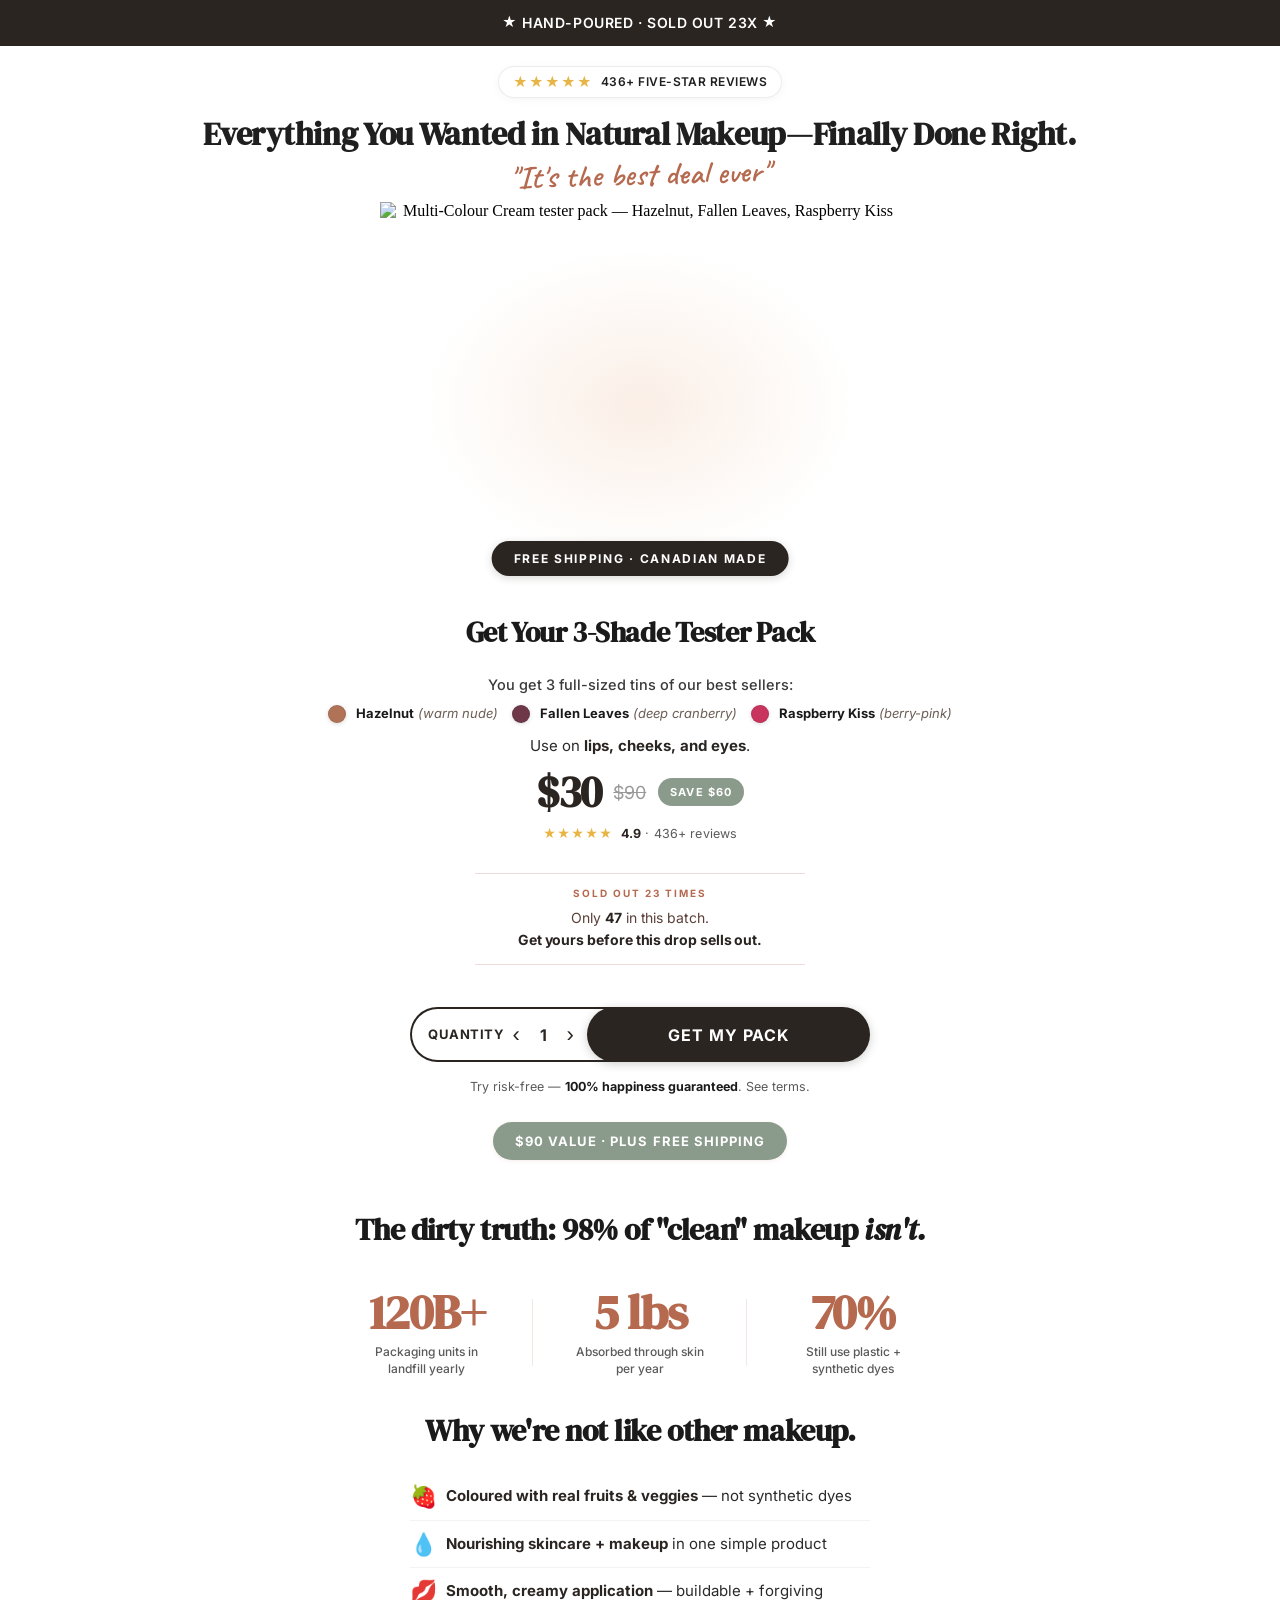
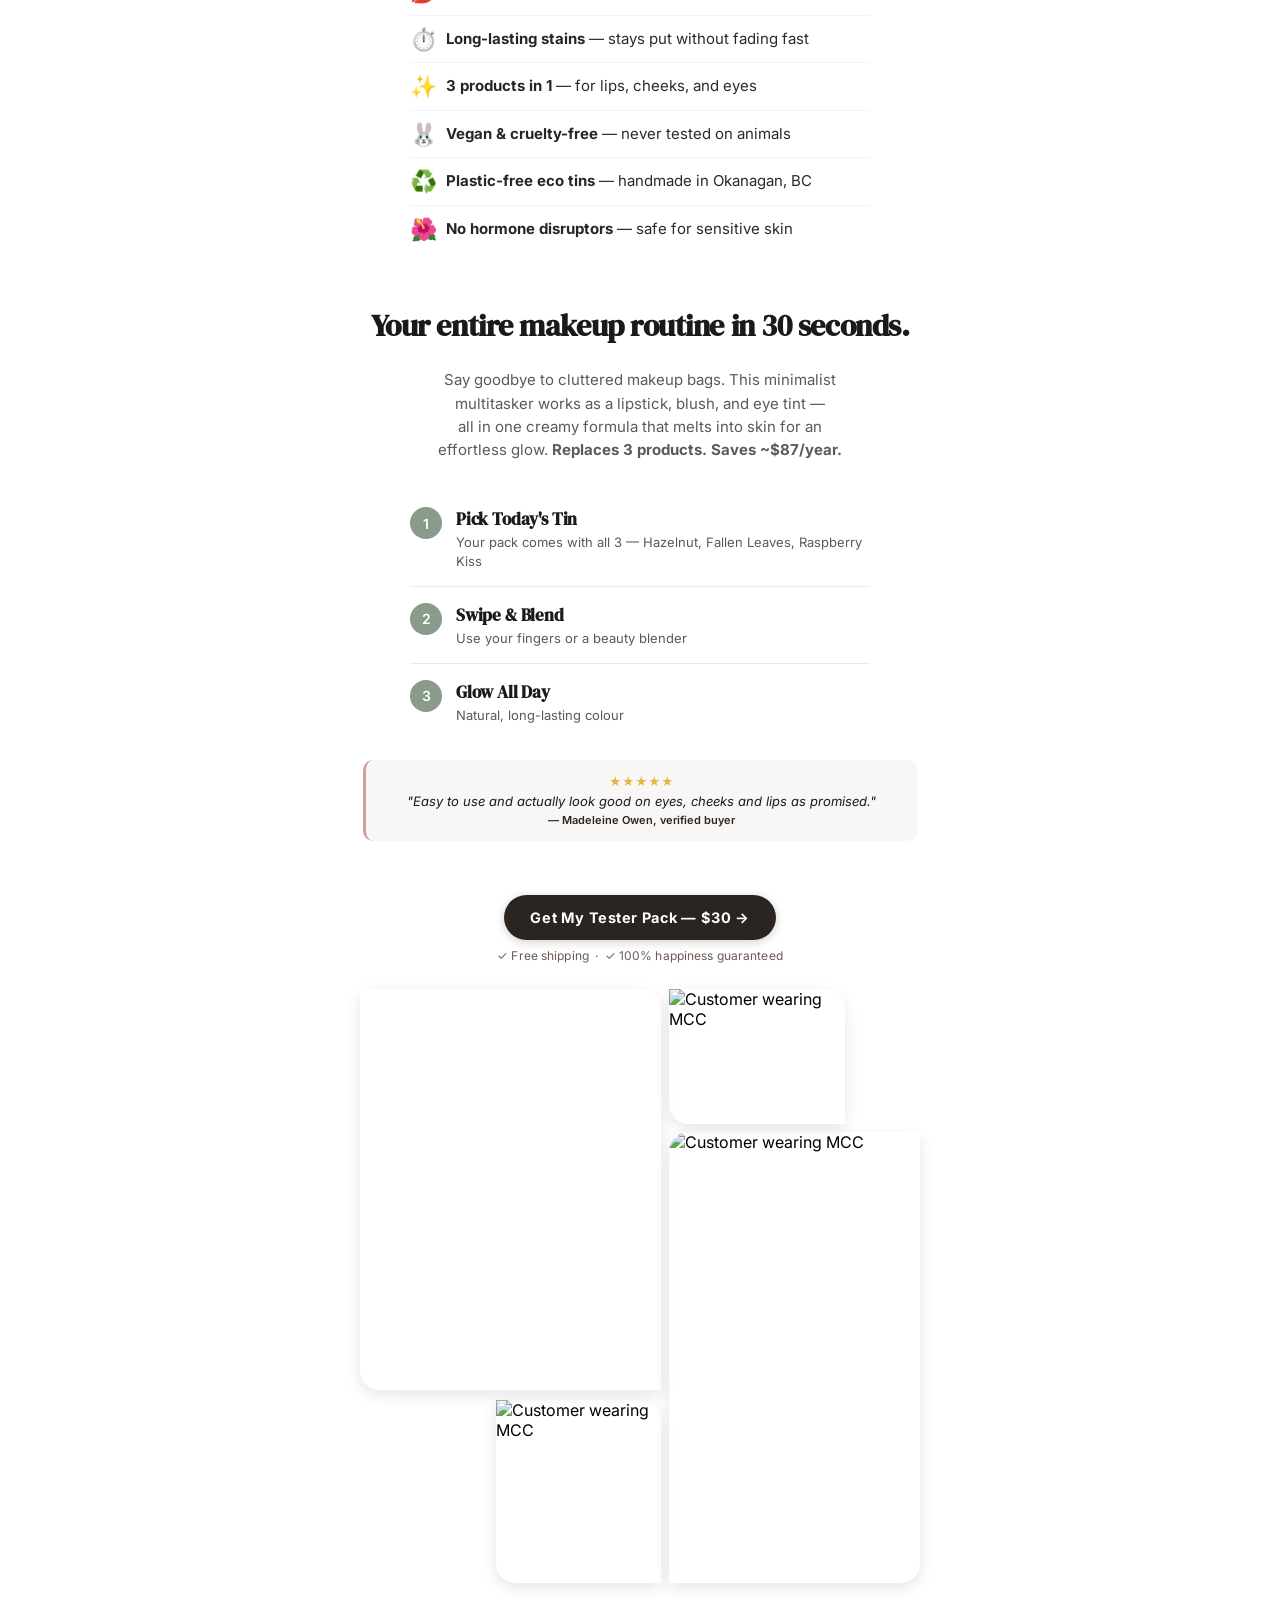
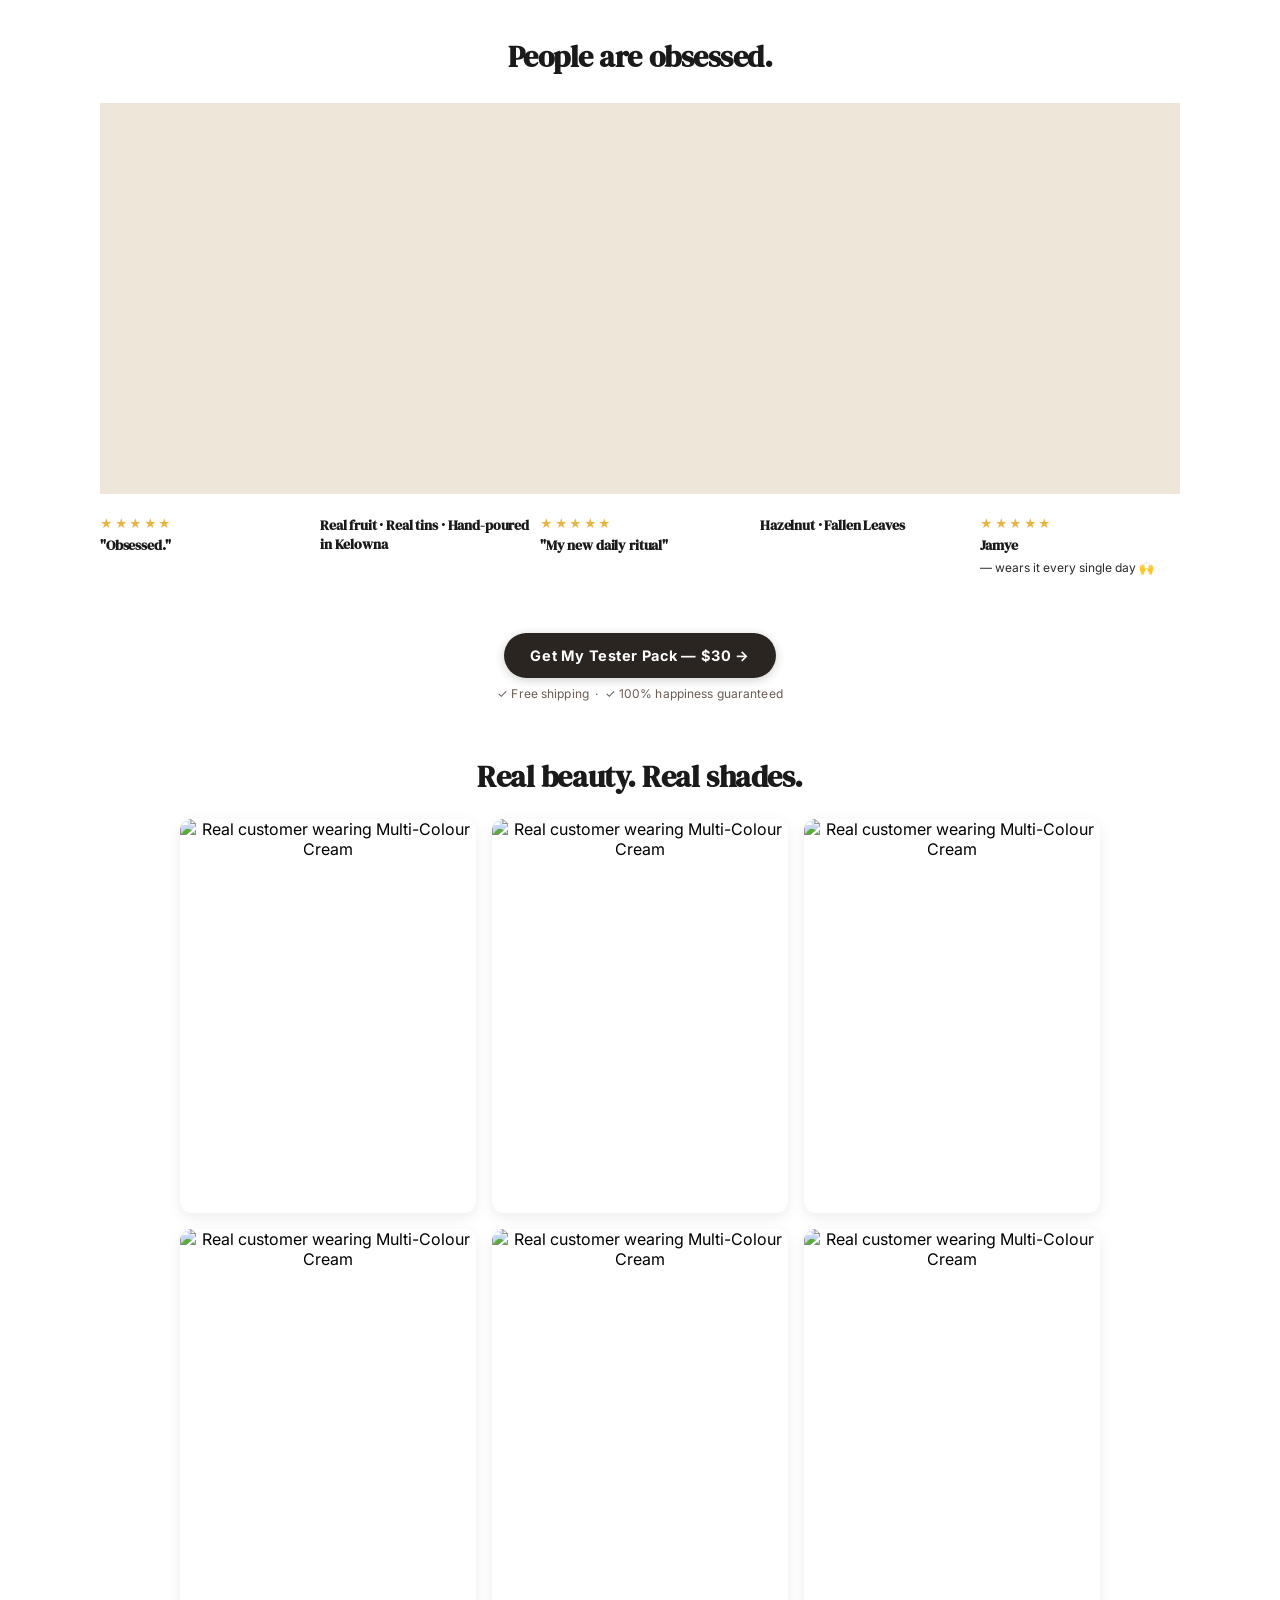
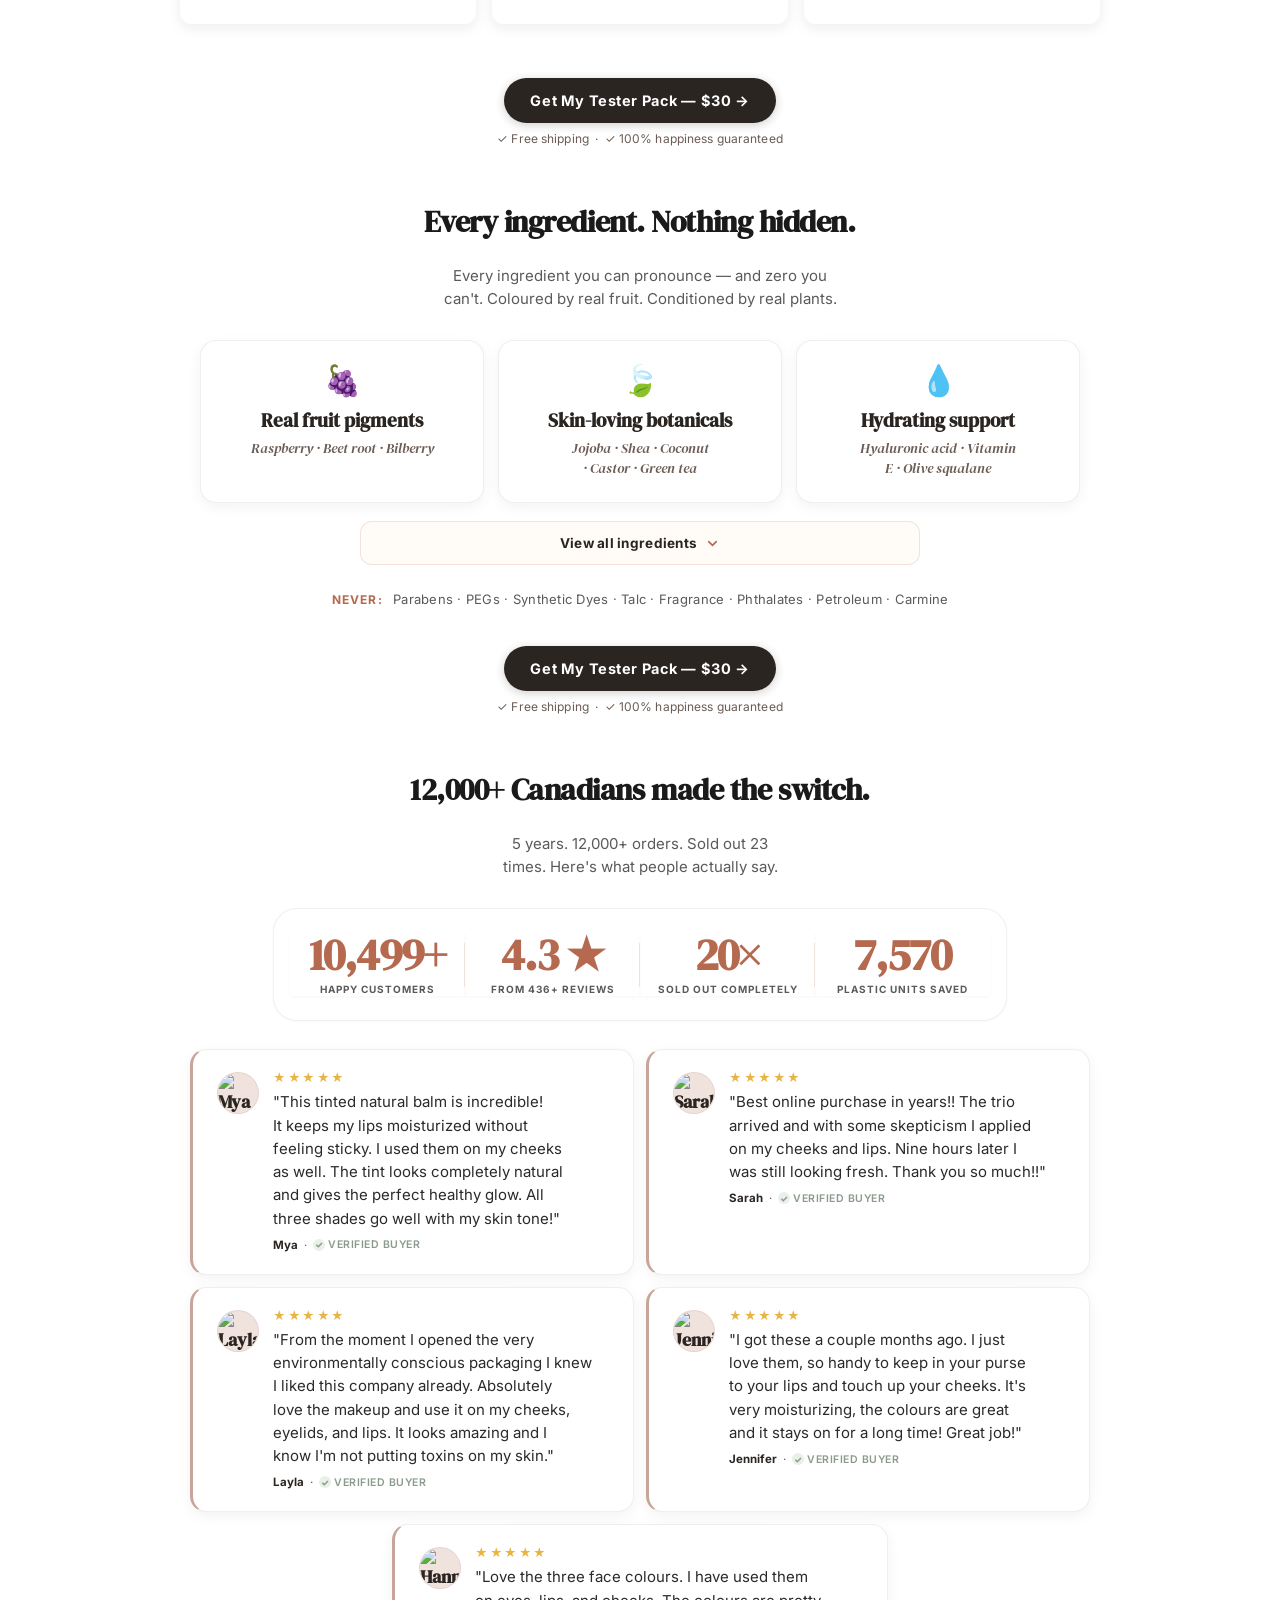
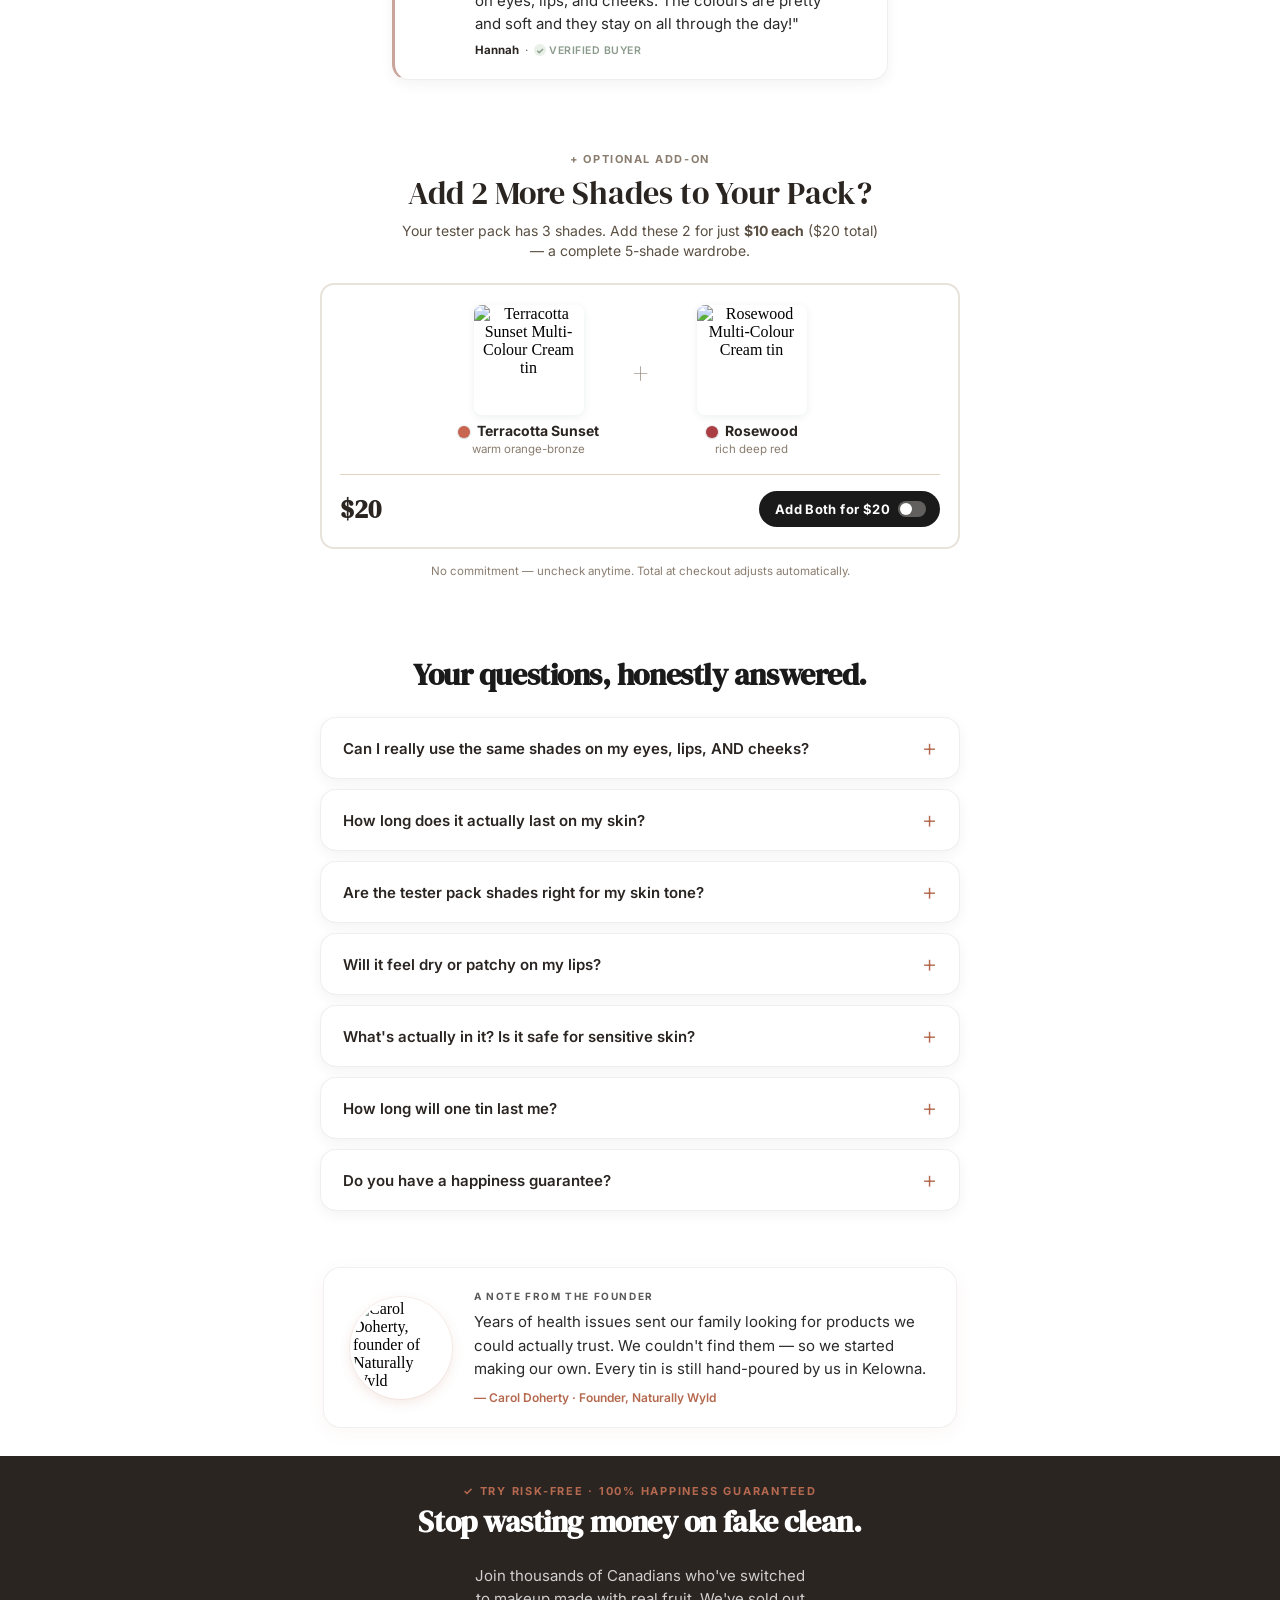
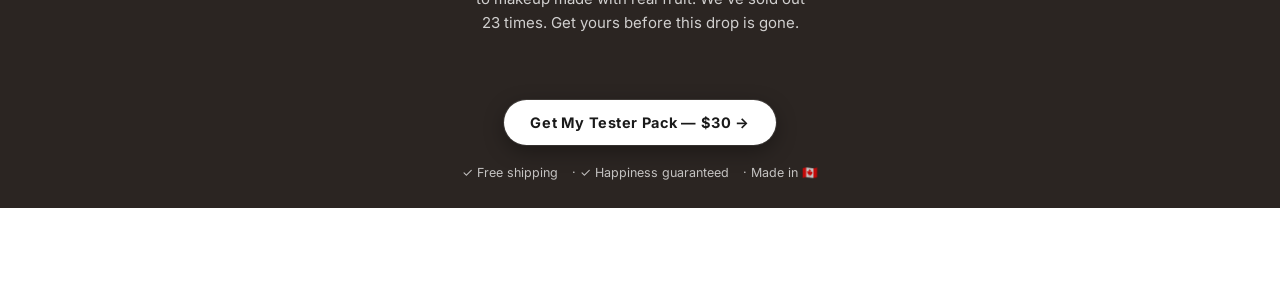
==== index.html @ b3346611 "LP6 sticky bar: center content on desktop (>1024px) At wide desktop widths the sticky bar's title/re" ====
<!doctype html>
<html lang="en">
<head>
<meta charset="UTF-8">
<meta name="viewport" content="width=device-width, initial-scale=1, viewport-fit=cover">
<meta name="theme-color" content="#B5694F">
<!-- Microsoft Clarity — Project xd8w4v25p5. -->
<script type="text/javascript">
    (function(c,l,a,r,i,t,y){
        c[a]=c[a]||function(){(c[a].q=c[a].q||[]).push(arguments)};
        t=l.createElement(r);t.async=1;t.src="https://www.clarity.ms/tag/"+i;
        y=l.getElementsByTagName(r)[0];y.parentNode.insertBefore(t,y);
    })(window, document, "clarity", "script", "xd8w4v25p5");
</script>
<title>MCC Tester Pack | Naturally Wyld</title>
<meta name="description" content="3 multi-use natural makeup tins. Real fruit pigments. Vegan. $30 with free shipping. 100% happiness guaranteed.">
<link rel="preconnect" href="https://fonts.googleapis.com">
<link rel="preconnect" href="https://fonts.gstatic.com" crossorigin>
<link rel="preconnect" href="https://cdn.shopify.com">
<link rel="preload" as="image" href="https://cdn.shopify.com/s/files/1/0640/4977/4849/files/mcc-lp6-hero-photoreal.webp?v=1783294927" fetchpriority="high" type="image/webp">
<link href="https://fonts.googleapis.com/css2?family=DM+Serif+Display:ital@0;1&family=Inter:wght@400;600;700&family=Caveat:wght@600&display=swap" rel="stylesheet">
<style>html,body{margin:0;padding:0}img{max-width:100%;height:auto;display:block}a{color:inherit;text-decoration:none}button{font-family:inherit;cursor:pointer}.hide-on-mobile{display:block}.hide-on-desktop{display:none}@media (max-width:767px){.hide-on-mobile{display:none}.hide-on-desktop{display:block}}.lp6-hero{padding:12px 16px 24px;text-align:center;max-width:720px;margin:0 auto}.lp6-hero-h1{font-family:'DM Serif Display',Georgia,serif;font-size:32px;font-weight:700;color:#1F1F1F;margin:8px 0 12px;line-height:1.15;letter-spacing:-0.01em}@media (max-width:600px){.lp6-hero-h1{font-size:26px}}</style>

<style id="lp6-additions">.lp6-trust-pill{display:flex;justify-content:center;align-items:center;margin:0 auto 12px;max-width:fit-content;padding:7px 16px;border-radius:25px;background:#fdf6f6;border:1px solid #e8d4d4;font-size:13px;font-weight:500;color:#5a3434;letter-spacing:.01em}.lp6-trust-pill .lp6-stars{color:#C9A227;margin-right:6px;font-size:14px}.lp6-cta-impulse{text-align:center;margin:20px auto 28px;padding:0 16px}.lp6-cta-impulse a{display:inline-flex;align-items:center;justify-content:center;gap:10px;background:#B5694F;color:#fff;text-decoration:none;font-family:'Inter','Jost',-apple-system,sans-serif;font-size:16px;font-weight:700;letter-spacing:.02em;padding:18px 36px;border-radius:30px;box-shadow:0 1px 6px rgba(181,105,79,0.15);transition:transform .15s ease,box-shadow .15s ease;max-width:380px;width:100%}.lp6-cta-impulse a:hover{transform:translateY(-2px);box-shadow:0 3px 12px rgba(181,105,79,0.22)}.lp6-cta-impulse a svg{width:18px;height:18px}.lp6-cta-impulse .lp6-cta-micro{display:block;margin-top:8px;font-size:12px;color:#777;font-style:italic}@media (max-width:1024px){.lp6-desktop-only{display:none !important}}@media (min-width:1025px){.lp6-mobile-only{display:none !important}}@media (max-width:600px){.lp6-trust-pill{font-size:12px;padding:6px 14px}.lp6-cta-impulse a{font-size:15px;padding:16px 24px}}</style>

<style id="lp6-announcement-css">.lp6-announcement-bar{background:#F5EFE7;color:#1A1A1A;text-align:center;padding:11px 20px;font-family:'Inter','Jost',-apple-system,sans-serif;font-size:12.5px;font-weight:500;letter-spacing:0.04em;text-transform:uppercase;position:relative;z-index:100;line-height:1.4;display:flex;align-items:center;justify-content:center;gap:0;flex-wrap:wrap}.lp6-bar-item{display:inline-block;padding:0 10px;white-space:nowrap}.lp6-bar-dot{opacity:0.45;font-weight:400}@media (max-width:600px){.lp6-announcement-bar{font-size:10.5px;padding:9px 12px;letter-spacing:0.03em;gap:0}.lp6-bar-item{padding:0 5px}}</style>

<style id="lp6-hero-decorations">.lp6-hero-stage{display:flex;flex-direction:column;align-items:center;position:relative;padding:8px 0 24px}.lp6-cursive-headline{white-space:nowrap;font-family:'Caveat',Georgia,serif;font-size:32px;font-weight:600;color:#B5694F;text-align:center;margin:0 0 8px;line-height:1.1;transform:rotate(-1.5deg)}.lp6-cursive-headline .lp6-hearts{display:inline-block;margin-left:6px;color:#C75D5D;font-size:24px;transform:rotate(8deg)}.lp6-hero-image-wrap{position:relative;width:100%;max-width:520px;margin:0 auto}.lp6-hero-image-wrap::before{content:'';position:absolute;top:8%;left:5%;right:5%;bottom:8%;background:radial-gradient(ellipse at center,rgba(247,225,210,0.55) 0%,rgba(247,225,210,0) 65%);z-index:0;pointer-events:none}.lp6-hero-image-wrap img{position:relative;z-index:1}.lp6-offer-row{display:flex;align-items:center;justify-content:center;gap:14px;margin-top:14px;padding:0 12px}.lp6-arrow{width:42px;height:62px;flex-shrink:0;color:#A06970}.lp6-arrow-right{transform:scaleX(-1)}.lp6-offer-tagline{font-family:Georgia,'Times New Roman',serif;font-size:21px;font-weight:600;color:#3D2B1F;text-align:center;letter-spacing:-0.01em;line-height:1.1}.lp6-offer-tagline strong{color:#B5694F;font-weight:700}.lp6-value-pill{display:inline-block;margin:14px auto 0;background:#B5694F;color:#FFFFFF;font-family:'Inter','Jost',-apple-system,sans-serif;font-size:13px;font-weight:700;letter-spacing:0.08em;text-transform:uppercase;padding:11px 22px;border-radius:28px;box-shadow:0 1px 4px rgba(181,105,79,0.12)}@media (max-width:600px){.lp6-cursive-headline{white-space:nowrap;font-size:26px;margin-bottom:6px}.lp6-cursive-headline .lp6-hearts{font-size:20px}.lp6-arrow{width:34px;height:50px}.lp6-offer-tagline{font-size:18px}.lp6-value-pill{font-size:11px;padding:10px 18px;letter-spacing:0.06em;margin-top:12px}.lp6-offer-row{gap:10px;margin-top:12px}}@media (max-width:600px){.dummy-removed{position:absolute;left:0;right:0;bottom:-14px;text-align:center;z-index:5}.lp6-hero-image-wrap .lp6-overlay-pill{display:inline-block;background:#B5694F;color:#FFFFFF;font-family:'Inter','Jost',-apple-system,sans-serif;font-size:11px;font-weight:700;letter-spacing:0.08em;text-transform:uppercase;padding:10px 18px;border-radius:24px;box-shadow:0 1px 6px rgba(181,105,79,0.15)}.lp6-cursive-headline{font-size:22px;margin-bottom:4px}}@media (min-width:601px){.lp6-overlay-pill-wrap{display:none}}</style>

<style id="lp6-mobile-fcp-fixes">@media (max-width:600px){.lp6-cursive-headline{font-size:20px !important;margin-bottom:6px !important}.lp6-cursive-headline .lp6-hearts{font-size:16px}.lp6-hero-image-wrap{display:block !important;line-height:0 !important;font-size:0 !important;margin-top:-8px !important}.lp6-hero-image-wrap img{display:block !important;vertical-align:top !important}.lp6-on-image-overlay{position:relative !important;left:auto !important;right:auto !important;bottom:auto !important;top:auto !important;transform:none !important;display:block !important;z-index:5 !important;text-align:center !important;width:auto !important;max-width:100% !important;margin:-60px auto 26px !important;line-height:normal !important;font-size:12px !important}body .lp6-super-clear{margin-top:0 !important}.lp6-on-image-overlay-pill{display:inline-block;background:#2B2B2B;color:#FFFFFF;font-family:"Inter","Jost",-apple-system,sans-serif;font-size:11px;font-weight:700;letter-spacing:0.08em;text-transform:uppercase;padding:10px 18px;border-radius:24px;box-shadow:0 2px 8px rgba(43,43,43,0.22);white-space:nowrap}.lp6-value-pill{display:none}.lp6-offer-row{margin-top:8px !important}.lp6-value-pill{margin-top:10px !important}}</style>

<style id="lp6-tagline-overlay-css">@media (max-width:600px){.lp6-on-image-tagline{position:absolute;left:50%;bottom:7%;transform:translateX(-50%);z-index:5;text-align:center;width:max-content;max-width:90%;font-family:Georgia,"Times New Roman",serif;font-style:italic;font-size:18px;color:#3D2B1F;line-height:1.2}.lp6-offer-row{display:none !important}}@media (min-width:601px){}</style>

<style id="lp6-hook-tagline-css">.lp6-hook-tagline{text-align:center;font-family:'Inter','Jost',-apple-system,sans-serif;font-size:12px;font-weight:600;letter-spacing:0.18em;text-transform:uppercase;color:#A06970;margin:0 auto 10px;padding:0 16px;line-height:1.2}@media (max-width:600px){.lp6-hook-tagline{font-size:11px;letter-spacing:0.15em;margin-bottom:8px}}</style>

<style id="lp6-cursive-lower">.lp6-cursive-headline{margin-top:14px !important;margin-bottom:4px !important}@media (max-width:600px){.lp6-cursive-headline{margin-top:12px !important;margin-bottom:2px !important}}</style>

<style id="lp6-price-block-css">.lp6-pb-now{font-family:'DM Serif Display',Georgia,serif;font-size:38px;font-weight:700;color:#1A1A1A;letter-spacing:-0.02em;line-height:1}.lp6-pb-was{font-family:'Inter',-apple-system,sans-serif;font-size:14px;color:#888;text-decoration:line-through;letter-spacing:-0.005em}.lp6-pb-save{display:inline-block;background:#B5694F;color:#FFFFFF;font-family:'Inter',-apple-system,sans-serif;font-size:10px;font-weight:700;letter-spacing:0.08em;text-transform:uppercase;padding:6px 11px;border-radius:10px;box-shadow:0 1px 4px rgba(181,105,79,0.12);white-space:nowrap}@media (max-width:600px){.lp6-pb-now{font-size:34px}.lp6-pb-was{font-size:12px}.lp6-pb-save{font-size:9px;padding:5px 9px}}</style>

<style id="lp6-scan-list-css">.lp6-scannable-list{margin:18px 0 20px;padding:0 8px}.lp6-scan-headline{font-family:'Inter',-apple-system,sans-serif;font-size:13px;font-weight:700;letter-spacing:0.12em;text-transform:uppercase;color:#A06970;margin-bottom:14px;text-align:center}.lp6-scannable-list ul{list-style:none;padding:0;margin:0;display:flex;flex-direction:column;gap:11px}.lp6-scannable-list li{position:relative;padding-left:24px;font-family:'Inter',-apple-system,sans-serif;font-size:15px;line-height:1.45;color:#2A2A2A}.lp6-scannable-list li::before{content:'✓';position:absolute;left:0;top:0;color:#B5694F;font-weight:700;font-size:16px}.lp6-scannable-list li b,.lp6-scannable-list li strong{color:#1A1A1A;font-weight:700}@media (max-width:600px){.lp6-scannable-list{margin:16px 0;padding:0 4px}.lp6-scan-headline{font-size:11px;margin-bottom:12px}.lp6-scannable-list li{font-size:14px;padding-left:22px}}</style>

<style id="lp6-trust-row-css">.lp6-trust-row{display:flex;flex-wrap:wrap;justify-content:center;gap:6px 14px;margin:14px 8px 8px;font-family:'Inter',-apple-system,sans-serif;font-size:13px;color:#2A2A2A;line-height:1.4}.lp6-trust-row span{display:inline-flex;align-items:center;gap:5px;white-space:nowrap}.lp6-trust-row b{color:#B5694F;font-weight:700;font-size:14px}@media (max-width:600px){.lp6-trust-row{font-size:11.5px;gap:4px 10px;margin:12px 4px 6px}.lp6-trust-row b{font-size:12.5px}}</style>

<style id="lp6-super-clear-css">.lp6-super-clear{margin:16px 8px 14px;text-align:center;font-family:'Inter',-apple-system,sans-serif}.lp6-super-clear p{margin:0 0 8px;font-size:15px;line-height:1.45;color:#2A2A2A}.lp6-super-clear p:last-child{margin-bottom:0}.lp6-super-clear b{color:#1A1A1A;font-weight:700}.lp6-clear-line2 b{color:#B5694F}.lp6-clear-line3 b{color:#1A1A1A;font-size:16px}@media (max-width:600px){.lp6-super-clear{margin:14px 4px 12px}.lp6-super-clear p{font-size:14px;margin-bottom:6px}.lp6-clear-line3 b{font-size:15px}}</style>

<style id="lp6-shade-row-css">.lp6-shade-row{display:flex;flex-direction:column;align-items:flex-start;gap:8px;margin:8px auto 14px;max-width:340px;text-align:left;padding-left:8px}.lp6-shade-item{display:flex;align-items:center;gap:10px;font-family:'Inter',-apple-system,sans-serif;font-size:14.5px;color:#2A2A2A;line-height:1.3}.lp6-shade-item b{color:#1A1A1A;font-weight:700}.lp6-shade-item em{font-style:italic;color:#777;font-weight:400}.lp6-shade-dot{display:inline-block;flex-shrink:0;width:20px;height:20px;border-radius:50%;box-shadow:0 1px 4px rgba(0,0,0,0.15);border:1px solid rgba(0,0,0,0.08)}.lp6-shade-dot.lp6-shade-hazelnut{background:#B07358}.lp6-shade-dot.lp6-shade-fallen{background:#6E3848}.lp6-shade-dot.lp6-shade-raspberry{background:#C8345E}@media (max-width:600px){.lp6-shade-row{max-width:300px;padding-left:4px;gap:7px;margin:6px auto 12px}.lp6-shade-item{font-size:13.5px}.lp6-shade-dot{width:18px;height:18px}}</style>

<style id="lp6-shade-row-horizontal">.lp6-shade-row{flex-direction:row !important;flex-wrap:wrap !important;justify-content:center !important;align-items:center !important;gap:8px 14px !important;max-width:none !important;text-align:center !important;padding-left:0 !important;margin:6px auto 12px !important}.lp6-shade-item{font-size:13px !important}.lp6-shade-item em{display:inline !important;font-style:italic !important;font-weight:400 !important;color:#6B5C54 !important;margin-left:0 !important}.lp6-shade-text{display:inline !important}.lp6-shade-dot{width:16px !important;height:16px !important}@media (max-width:600px){.lp6-shade-row{gap:6px 10px !important;margin:4px auto 10px !important;flex-direction:column !important;align-items:flex-start !important;padding-left:0 !important;max-width:260px !important;width:max-content !important}.lp6-shade-item{font-size:13px !important}.lp6-shade-dot{width:14px !important;height:14px !important}}</style>

<style id="lp6-sticky-cta-css">.lp6-sticky-cta{position:fixed;bottom:0;left:0;right:0;background:rgba(255,255,255,0.96);opacity:0;pointer-events:none;transform:translateY(100%);transition:opacity .3s ease,transform .3s ease;backdrop-filter:blur(10px);-webkit-backdrop-filter:blur(10px);box-shadow:0 -4px 20px rgba(0,0,0,0.08);padding:10px 16px calc(10px+env(safe-area-inset-bottom));z-index:1000;border-top:1px solid rgba(0,0,0,0.06)}.lp6-sticky-cta-btn{display:flex;align-items:center;justify-content:center;gap:8px;background:#B5694F;color:#FFFFFF;text-decoration:none;font-family:'Inter','Jost',-apple-system,sans-serif;font-size:16px;font-weight:700;letter-spacing:0.02em;padding:15px 22px;border-radius:30px;box-shadow:0 1px 4px rgba(181,105,79,0.12);width:100%;max-width:520px;margin:0 auto;transition:transform .15s ease,box-shadow .15s ease}.lp6-sticky-cta-btn:hover{transform:translateY(-1px);box-shadow:0 2px 8px rgba(181,105,79,0.18)}.lp6-sticky-cta-price{background:rgba(255,255,255,0.18);padding:3px 10px;border-radius:10px;font-weight:800;letter-spacing:-0.01em;font-size:15px}.lp6-sticky-cta-arrow{font-size:18px;line-height:1}body{padding-bottom:90px}@media (max-width:600px){.lp6-sticky-cta{padding:8px 12px calc(8px+env(safe-area-inset-bottom))}.lp6-sticky-cta-btn{font-size:15px;padding:14px 18px}.lp6-sticky-cta-price{font-size:14px;padding:2px 8px}}@media (min-width:1025px){.lp6-sticky-cta{display:none}}</style>

<style id="lp6-hide-app-widgets">.customer-referral,[class*="customer-referral"],[id*="customer-referral"],cart-drawer,cart-notification,.klaviyo-form,[class*="klaviyo"],[id*="klaviyo"],[class*="uppromote"],[id*="uppromote"],.judgeme-floating,[class*="judgeme-floating"],.judgeme-widget-popup,.judgeme-shop-app,.judgeme-prev-next,.shopify-section-header,.shopify-cart,.cart-drawer,.cart-notification,.message-bar,.shop-pay-button,.shop-app-button,shop-pay-modal-button,shop-pay-banner,shop-login-button{display:none !important;visibility:hidden !important}</style>

<style id="lp6-sticky-show">.lp6-sticky-cta.lp6-sticky-show{opacity:1;pointer-events:auto;transform:translateY(0)}</style>

<style id="lp6-final-polish">html,body,.EComposer-theme{overflow-x:hidden !important;max-width:100vw !important}section,.core__row--columns{max-width:100% !important}.lp6-sticky-cta-btn{background:#1F3A2E !important;box-shadow:0 6px 20px rgba(31,58,46,0.4) !important;font-size:18px !important;padding:18px 26px !important;letter-spacing:0.03em !important}.lp6-sticky-cta-btn:hover{background:#16291F !important;box-shadow:0 8px 24px rgba(31,58,46,0.5) !important}.lp6-sticky-cta-price{font-size:17px !important;padding:4px 12px !important}.lp6-sticky-cta-arrow{font-size:20px !important}@media (max-width:600px){.lp6-sticky-cta-btn{font-size:17px !important;padding:17px 22px !important}.lp6-sticky-cta-price{font-size:16px !important;padding:3px 11px !important}}</style>

<style id="lp6-hide-upcart">.upcart-sticky-widget,[class*="upcart"],[class*="StickyWidget"],[id*="upcart"],[id*="StickyWidget"],.upcart-modal,.upcart-iframe-container,upcart-widget{display:none !important;visibility:hidden !important;opacity:0 !important;pointer-events:none !important}</style>

<style id="lp6-pro-buttons">:root{--lp6-cta-bg:#B5694F;--lp6-cta-bg-hover:#94553F;--lp6-cta-bg-active:#4A1B2A;--lp6-cta-text:#FFFFFF;--lp6-cta-scarcity:#C77B85;--lp6-cta-shadow:0 4px 16px rgba(31,58,46,0.22),inset 0 1px 0 rgba(255,255,255,0.08);--lp6-cta-shadow-hover:0 8px 24px rgba(31,58,46,0.32),inset 0 1px 0 rgba(255,255,255,0.12);--lp6-cta-radius:14px}@keyframes lp6-cta-pulse{0%,100%{box-shadow:var(--lp6-cta-shadow)}50%{box-shadow:0 6px 22px rgba(31,58,46,0.32),inset 0 1px 0 rgba(255,255,255,0.12)}}.lp6-sticky-cta{position:fixed !important;bottom:0 !important;left:0 !important;right:0 !important;z-index:9999 !important;background:rgba(255,252,248,0.96) !important;backdrop-filter:blur(12px) !important;-webkit-backdrop-filter:blur(12px) !important;border-top:1px solid rgba(31,58,46,0.08) !important;padding:10px 16px calc(10px+env(safe-area-inset-bottom)) !important;display:none;align-items:center !important;justify-content:space-between !important;gap:12px !important;opacity:0;transform:translateY(100%);transition:opacity 0.3s ease,transform 0.3s ease !important;box-shadow:0 -4px 24px rgba(0,0,0,0.08) !important}.lp6-sticky-cta.lp6-sticky-show{display:flex !important;opacity:1 !important;transform:translateY(0) !important}.lp6-sticky-cta-info{display:flex !important;flex-direction:column !important;flex-shrink:0 !important;min-width:0 !important}.lp6-sticky-cta-price{font-family:'Inter',system-ui,sans-serif !important;font-size:17px !important;font-weight:700 !important;color:#1F3A2E !important;line-height:1.1 !important;letter-spacing:-0.01em !important}.lp6-sticky-cta-price-strike{font-size:13px !important;font-weight:400 !important;color:#888 !important;text-decoration:line-through !important;margin-left:6px !important}.lp6-sticky-cta-scarcity{font-family:'Inter',system-ui,sans-serif !important;font-size:10px !important;font-weight:600 !important;color:var(--lp6-cta-scarcity) !important;letter-spacing:0.08em !important;text-transform:uppercase !important;margin-top:2px !important}.lp6-sticky-cta-btn{display:inline-flex !important;align-items:center !important;justify-content:center !important;gap:6px !important;background:var(--lp6-cta-bg) !important;color:var(--lp6-cta-text) !important;font-family:'Inter',system-ui,sans-serif !important;font-size:15px !important;font-weight:600 !important;padding:14px 22px !important;border-radius:12px !important;text-decoration:none !important;white-space:nowrap !important;box-sizing:border-box !important;flex-shrink:0 !important;box-shadow:0 4px 14px rgba(31,58,46,0.25),inset 0 1px 0 rgba(255,255,255,0.1) !important;transition:transform 0.2s ease,box-shadow 0.2s ease,background 0.2s ease !important;animation:lp6-cta-pulse 3.5s ease-in-out infinite}.lp6-sticky-cta-btn:hover{background:var(--lp6-cta-bg-hover) !important;transform:translateY(-1px) !important;animation:none !important}.lp6-sticky-cta-btn::after{content:'\2192';display:inline-block;margin-left:2px}@media (max-width:380px){.lp6-sticky-cta{padding-left:12px !important;padding-right:12px !important}.lp6-sticky-cta-price{font-size:15px !important}.lp6-sticky-cta-btn{font-size:14px !important;padding:12px 16px !important}}</style>

<style id="lp6-magic-spoon-pattern">.lp6-cta-impulse a,.lp6-cta-impulse{display:none !important}.lp6-sticky-cta{position:fixed !important;bottom:0 !important;left:0 !important;right:0 !important;z-index:9999 !important;background:#1F3A2E !important;border-top-left-radius:18px !important;border-top-right-radius:18px !important;border-top:none !important;padding:14px 18px calc(14px+env(safe-area-inset-bottom)) !important;display:none;align-items:center !important;justify-content:space-between !important;gap:12px !important;opacity:0;transform:translateY(100%);transition:opacity 0.35s ease,transform 0.35s ease !important;box-shadow:0 -8px 32px rgba(0,0,0,0.15) !important;backdrop-filter:none !important;-webkit-backdrop-filter:none !important}.lp6-sticky-cta.lp6-sticky-show{display:flex !important;opacity:1 !important;transform:translateY(0) !important}.lp6-sticky-cta-info{flex:0 1 auto !important;min-width:0 !important;display:flex !important;flex-direction:column !important;gap:2px !important;overflow:hidden !important}.lp6-sticky-title{font-family:'Inter',system-ui,sans-serif !important;font-size:13px !important;font-weight:700 !important;color:#FFFFFF !important;line-height:1.25 !important;letter-spacing:-0.01em !important;white-space:normal !important;overflow:visible !important;display:-webkit-box !important;-webkit-line-clamp:2 !important;-webkit-box-orient:vertical !important}.lp6-sticky-meta{display:flex !important;align-items:center !important;gap:6px !important;color:rgba(255,255,255,0.85) !important;font-size:11px !important}.lp6-sticky-stars{color:#F4C842 !important;font-size:12px !important;letter-spacing:1px !important}.lp6-sticky-reviews{font-family:'Inter',system-ui,sans-serif !important;font-weight:500 !important;white-space:nowrap !important}.lp6-sticky-btn{display:inline-flex !important;align-items:center !important;justify-content:center !important;gap:6px !important;background:#FFFFFF !important;color:#1F3A2E !important;font-family:'Inter',system-ui,sans-serif !important;font-size:14px !important;font-weight:700 !important;padding:13px 18px !important;border-radius:100px !important;text-decoration:none !important;white-space:nowrap !important;flex:0 0 auto !important;letter-spacing:0.02em !important;text-transform:uppercase !important;box-shadow:0 2px 8px rgba(0,0,0,0.2) !important;transition:transform 0.2s ease,background 0.2s ease !important;min-width:140px !important}.lp6-sticky-btn:hover{background:#F4C842 !important;transform:translateY(-1px) !important}.lp6-sticky-btn .lp6-sticky-btn-price{font-weight:600 !important;margin-left:4px !important}@media (max-width:380px){.lp6-sticky-title{font-size:13px !important}.lp6-sticky-meta{font-size:10px !important}.lp6-sticky-btn{font-size:13px !important;padding:12px 14px !important;min-width:125px !important}}</style>

<style id="lp6-warm-palette">.lp6-sticky-cta{background:#2B2B2B !important}.lp6-sticky-title{color:#FFFFFF !important}.lp6-sticky-stars{color:#E8B544 !important}.lp6-sticky-reviews{color:rgba(255,255,255,0.78) !important}.lp6-sticky-btn{background:#B5694F !important;color:#FFFFFF !important;box-shadow:0 2px 8px rgba(181,105,79,0.30) !important}.lp6-sticky-btn:hover{background:#94553F !important;color:#FFFFFF !important}.lp6-sticky-btn .lp6-sticky-btn-price{color:#FFFFFF !important;opacity:0.85}</style>

<style id="lp6-bar-rotation">.lp6-announcement-bar{position:relative !important;overflow:hidden !important}.lp6-bar-item{position:absolute !important;left:50% !important;top:50% !important;transform:translate(-50%,-50%) translateY(8px) !important;opacity:0 !important;transition:opacity 0.5s ease,transform 0.5s ease !important;pointer-events:none !important;white-space:nowrap !important;width:100% !important;text-align:center !important}.lp6-bar-item.lp6-bar-active{opacity:1 !important;transform:translate(-50%,-50%) translateY(0) !important;position:relative !important}</style>

<style id="lp6-bar-upgrade">.lp6-announcement-bar{background:#F5EFE7 !important;color:#1A1A1A !important;font-family:'Inter',system-ui,-apple-system,sans-serif !important;font-size:12px !important;font-weight:600 !important;letter-spacing:0.08em !important;padding:11px 16px !important;text-align:center !important;text-shadow:none !important;position:relative !important;overflow:hidden !important;min-height:38px !important;display:flex !important;align-items:center !important;justify-content:center !important;border-bottom:1px solid rgba(181,105,79,0.10) !important}.lp6-bar-item{color:#1A1A1A !important}@media (max-width:380px){.lp6-announcement-bar{font-size:12px !important;padding:11px 12px !important}}</style>

<style id="lp6-bar-wrap-fix">.lp6-bar-item{white-space:normal !important;padding:0 8px !important}@media (max-width:400px){.lp6-announcement-bar{font-size:11.5px !important;letter-spacing:0.02em !important;padding:11px 10px !important}}@media (max-width:350px){.lp6-announcement-bar{font-size:11px !important}}</style>

<style id="lp6-bar-bigger-text">.lp6-announcement-bar{font-size:15px !important;letter-spacing:0.02em !important;padding:14px 16px !important;min-height:48px !important;font-weight:700 !important}.lp6-bar-item{font-size:15px !important}@media (max-width:400px){.lp6-announcement-bar{font-size:14px !important;padding:12px 12px !important}.lp6-bar-item{font-size:14px !important}}@media (max-width:350px){.lp6-announcement-bar{font-size:13px !important}.lp6-bar-item{font-size:13px !important}}</style>

<style id="lp6-bar-vcenter-fix">.lp6-announcement-bar{display:flex !important;align-items:center !important;justify-content:center !important}.lp6-bar-item{position:absolute !important;top:50% !important;left:50% !important;transform:translate(-50%,-50%) translateY(8px) !important;opacity:0 !important;width:calc(100% - 24px) !important;text-align:center !important;white-space:normal !important;transition:opacity 0.5s ease,transform 0.5s ease !important;pointer-events:none !important;line-height:1.2 !important}.lp6-bar-item.lp6-bar-active{position:absolute !important;opacity:1 !important;transform:translate(-50%,-50%) translateY(0) !important;pointer-events:auto !important}</style>

<style id="lp6-bar-grid-center">.lp6-announcement-bar{display:grid !important;grid-template-columns:1fr !important;align-items:center !important;justify-items:center !important;padding:14px 16px !important;min-height:48px !important;line-height:1.2 !important}.lp6-bar-item{grid-column:1 !important;grid-row:1 !important;position:static !important;transform:none !important;top:auto !important;left:auto !important;width:auto !important;opacity:0 !important;transition:opacity 0.5s ease !important;pointer-events:none !important;text-align:center !important;white-space:normal !important}.lp6-bar-item.lp6-bar-active{opacity:1 !important;pointer-events:auto !important;transform:none !important}</style>

<style id="lp6-bar-premium">.lp6-announcement-bar{background:#B5694F !important;color:#FFFFFF !important;font-size:13px !important;font-weight:600 !important;letter-spacing:0.08em !important;text-transform:uppercase !important;padding:14px 16px !important;min-height:46px !important;text-shadow:none !important}.lp6-bar-item{font-size:13px !important;color:#FFFFFF !important}@media (max-width:400px){.lp6-announcement-bar{font-size:12px !important;letter-spacing:0.06em !important;padding:12px 14px !important}.lp6-bar-item{font-size:12px !important}}@media (max-width:350px){.lp6-announcement-bar{font-size:11px !important;letter-spacing:0.04em !important}.lp6-bar-item{font-size:11px !important}}</style>

<style id="lp6-bar-site-red">.lp6-announcement-bar{background:#2B2B2B !important;text-shadow:none !important;border-bottom:none !important}.lp6-bar-item{color:#FFFFFF !important}</style>

<style id="lp6-bar-mobile-bigger">.lp6-announcement-bar{font-size:15px !important;letter-spacing:0.06em !important;padding:15px 14px !important;min-height:50px !important}.lp6-bar-item{font-size:15px !important}@media (max-width:400px){.lp6-announcement-bar{font-size:14px !important;padding:14px 12px !important}.lp6-bar-item{font-size:14px !important}}@media (max-width:350px){.lp6-announcement-bar{font-size:12.5px !important;letter-spacing:0.04em !important}.lp6-bar-item{font-size:12.5px !important}}</style>

<style id="lp6-bar-smooth">.lp6-bar-item{transition:opacity 0.7s cubic-bezier(0.4,0,0.2,1) !important}</style>

<style id="lp6-conversion-boost">.lp6-h1-emphasis{color:#B5694F !important;font-style:italic !important}.lp6-reviews-badge{display:inline-flex;align-items:center;justify-content:center;gap:6px;background:#FFFFFF;color:#1F1F1F;font-family:'Inter',system-ui,sans-serif;font-size:13px;font-weight:600;letter-spacing:0.02em;padding:8px 16px;border-radius:100px;border:1px solid rgba(31,31,31,0.1);box-shadow:0 2px 6px rgba(0,0,0,0.04);margin:12px auto 8px}.lp6-reviews-badge-star{color:#E8B544;font-size:14px}.lp6-reviews-badge-wrap{text-align:center;width:100%;position:relative;z-index:4}.lp6-trust-checklist{display:flex;flex-direction:column;align-items:center;gap:6px;padding:16px 20px 8px;background:transparent;text-align:center}.lp6-trust-item{font-family:'Inter',system-ui,sans-serif;font-size:14px;font-weight:500;color:#2A2520;display:inline-flex;align-items:center;gap:8px}.lp6-trust-check{color:#1F3A2E;font-weight:700;font-size:14px}</style>

<style id="lp6-stars-pill-css">body .lp6-stars-pill-wrap{width:100% !important;text-align:center !important;padding:14px 16px 0 !important;margin:0 !important;background:transparent !important}body .lp6-stars-pill{display:inline-flex !important;align-items:center !important;gap:8px !important;background:#FFFFFF !important;border:1px solid rgba(31,31,31,0.08) !important;border-radius:100px !important;padding:8px 14px !important;box-shadow:0 2px 8px rgba(0,0,0,0.04) !important;font-family:'Inter',system-ui,-apple-system,sans-serif !important}body .lp6-stars{color:#E8B544 !important;font-size:14px !important;letter-spacing:1px !important;line-height:1 !important}body .lp6-stars-label{color:#1F1F1F !important;font-size:12px !important;font-weight:600 !important;letter-spacing:0.04em !important;text-transform:uppercase !important;line-height:1 !important}</style>

<style id="lp6-hard-fixes">body .lp6-stars-pill-wrap{width:100vw !important;max-width:100vw !important;margin-left:calc(50% - 50vw) !important;margin-right:calc(50% - 50vw) !important;padding:14px 16px 0 !important;box-sizing:border-box !important;display:flex !important;justify-content:center !important;align-items:center !important}body.template-page,.EComposer-theme,.shopify-section{background-color:#FFFFFF !important}</style>

<style id="lp6-hero-clean-final">body{background-color:#FFFFFF !important}.lp6-cursive-headline{display:block !important;text-align:center}.lp6-on-image-cursive{display:none !important}.lp6-hero-image-wrap img{width:100% !important;max-width:100% !important;height:auto !important;display:block !important;margin:0 auto !important}body .lp6-stars-pill-wrap{width:100% !important;display:flex !important;justify-content:center !important;padding:14px 16px 0 !important;background:#FFFFFF !important}</style>

<style id="lp6-img-feather-final"></style>

<style id="lp6-pill-on-image-final">@media (max-width:600px){}</style>

<style id="lp6-pill-price-gap-fix">@media (max-width:600px){}body .lp6-super-clear{margin-top:4px !important}</style>

<style id="lp6-tester-pack-headline-bigger">body .lp6-super-clear .lp6-clear-line1{font-family:"DM Serif Display",Georgia,serif !important;font-size:28px !important;font-weight:700 !important;margin-bottom:28px !important;line-height:1.15 !important;text-transform:none !important;letter-spacing:-0.015em !important;color:#1A1A1A !important}body .lp6-super-clear .lp6-clear-intro{font-size:14.5px !important;font-weight:500 !important;margin-bottom:10px !important;color:#3A3A3A !important;line-height:1.3 !important}@media (max-width:600px){body .lp6-super-clear .lp6-clear-line1{font-size:24px !important;margin-bottom:12px !important}body .lp6-super-clear .lp6-clear-intro{font-size:13.5px !important}}@media (max-width:360px){body .lp6-super-clear .lp6-clear-line1{font-size:22px !important}}</style>

<style id="lp6-bar-readable">body .lp6-announcement-bar{padding:12px 16px !important;min-height:0 !important;height:auto !important;line-height:1.3 !important;font-size:15px !important}body .lp6-announcement-bar .lp6-bar-item{font-size:15px !important;line-height:1.3 !important}</style>

<style id="lp6-image-bottom-gap-fix">body .lp6-super-clear{margin-top:4px !important;position:relative !important;z-index:10 !important}@media (max-width:600px){}</style>

<style id="lp6-bar-items-inflow">body .lp6-announcement-bar{display:flex !important;align-items:center !important;justify-content:center !important;padding:14px 16px !important;line-height:1.3 !important}body .lp6-announcement-bar .lp6-bar-item{position:static !important;display:inline-block !important;opacity:1 !important;transform:none !important;width:auto !important;text-align:center !important}</style>

<style id="lp6-bar-one-line">body .lp6-announcement-bar .lp6-bar-item{white-space:nowrap !important}@media (max-width:360px){body .lp6-announcement-bar{font-size:13px !important}body .lp6-announcement-bar .lp6-bar-item{font-size:13px !important}}</style>

<style id="lp6-bar-fit-all-devices">body .lp6-announcement-bar{font-size:14px !important;letter-spacing:0.04em !important}body .lp6-announcement-bar .lp6-bar-item{font-size:14px !important;white-space:nowrap !important;display:inline-block !important;overflow:visible !important}@media (max-width:380px){body .lp6-announcement-bar{font-size:13px !important;letter-spacing:0.03em !important}body .lp6-announcement-bar .lp6-bar-item{font-size:13px !important}}@media (max-width:340px){body .lp6-announcement-bar{font-size:12px !important;letter-spacing:0.02em !important}body .lp6-announcement-bar .lp6-bar-item{font-size:12px !important}}</style>

<style id="lp6-hide-image-price"></style>

<style id="lp6-buy-box-css">.lp6-buy-box{max-width:460px;margin:20px auto 24px;padding:20px 18px;background:#FFFFFF;border:1px solid rgba(31,31,31,0.08);border-radius:10px;box-shadow:0 4px 16px rgba(0,0,0,0.04);text-align:center}.lp6-buy-price-row{display:flex;align-items:baseline;justify-content:center;gap:10px;margin-bottom:16px}.lp6-buy-price{font-family:"DM Serif Display",Georgia,serif;font-size:38px;font-weight:700;color:#1A1A1A;letter-spacing:-0.02em;line-height:1}.lp6-buy-was{font-family:"Inter",sans-serif;font-size:16px;color:#888;text-decoration:line-through}.lp6-buy-save{display:inline-block;background:#B5694F;color:#FFFFFF;font-family:"Inter",sans-serif;font-size:11px;font-weight:700;letter-spacing:0.08em;text-transform:uppercase;padding:6px 11px;border-radius:10px}.lp6-buy-qty-row{display:flex;align-items:center;justify-content:center;gap:12px;margin-bottom:14px}.lp6-buy-qty-label{font-family:"Inter",sans-serif;font-size:13px;font-weight:600;color:#1A1A1A}.lp6-buy-qty-control{display:inline-flex;align-items:center;border:1.5px solid #1F3A2E;border-radius:100px;overflow:hidden}.lp6-buy-qty-btn{background:transparent;border:none;color:#1F3A2E;font-size:18px;font-weight:600;width:36px;height:36px;cursor:pointer;user-select:none;display:flex;align-items:center;justify-content:center}.lp6-buy-qty-btn:hover{background:rgba(31,58,46,0.08)}.lp6-buy-qty-input{width:40px;text-align:center;border:none;background:transparent;font-family:"Inter",sans-serif;font-size:15px;font-weight:600;color:#1A1A1A;-moz-appearance:textfield}.lp6-buy-qty-input::-webkit-outer-spin-button,.lp6-buy-qty-input::-webkit-inner-spin-button{-webkit-appearance:none;margin:0}.lp6-buy-cta{display:block;width:100%;max-width:100%;background:#B5694F;color:#FFFFFF;font-family:"Inter",sans-serif;font-size:17px;font-weight:700;letter-spacing:0.02em;padding:16px 20px;border-radius:100px;text-decoration:none;text-transform:none;box-shadow:0 4px 14px rgba(181,105,79,0.25);transition:transform 0.2s ease,background 0.2s ease;margin-bottom:12px;box-sizing:border-box}.lp6-buy-cta:hover{background:#2A4A3C;transform:translateY(-1px)}.lp6-buy-trust-row{display:flex;align-items:center;justify-content:center;gap:12px;flex-wrap:wrap}.lp6-trust-pill{font-family:"Inter",sans-serif;font-size:11px;font-weight:600;color:#1F3A2E;letter-spacing:0.02em;white-space:nowrap}</style>

<style id="lp6-buy-box-premium">.lp6-buy-box{max-width:460px !important;margin:24px auto 12px !important;padding:0 !important;background:transparent !important;border:none !important;box-shadow:none !important;border-radius:0 !important;text-align:center !important}.lp6-buy-price-row{display:flex !important;align-items:center !important;justify-content:center !important;gap:12px !important;margin-bottom:18px !important}body .lp6-buy-box .lp6-buy-price{font-family:"DM Serif Display",Georgia,"Times New Roman",serif !important;font-size:44px !important;font-weight:700 !important;color:#1A1A1A !important;letter-spacing:-0.02em !important;line-height:1 !important}body .lp6-buy-box .lp6-buy-was{font-family:"Inter",system-ui,sans-serif !important;font-size:18px !important;color:#999 !important;text-decoration:line-through !important;font-weight:400 !important}body .lp6-buy-box .lp6-buy-save{display:inline-block !important;background:#B5694F !important;color:#FFFFFF !important;font-family:"Inter",system-ui,sans-serif !important;font-size:11px !important;font-weight:700 !important;letter-spacing:0.1em !important;text-transform:uppercase !important;padding:7px 12px !important;border-radius:100px !important}.lp6-buy-qty-row{display:flex !important;align-items:center !important;justify-content:center !important;gap:14px !important;margin-bottom:18px !important}.lp6-buy-qty-label{font-family:"Inter",system-ui,sans-serif !important;font-size:14px !important;font-weight:600 !important;color:#2A1F1A !important;letter-spacing:0.01em !important}.lp6-buy-qty-control{display:inline-flex !important;align-items:center !important;border:1.5px solid #2A1F1A !important;border-radius:100px !important;overflow:hidden !important;background:#FFFFFF !important}.lp6-buy-qty-btn{background:transparent !important;border:none !important;color:#2A1F1A !important;font-size:20px !important;font-weight:600 !important;width:40px !important;height:40px !important;cursor:pointer !important;display:flex !important;align-items:center !important;justify-content:center !important}.lp6-buy-qty-btn:hover{background:rgba(42,31,26,0.06) !important}.lp6-buy-qty-input{width:44px !important;text-align:center !important;border:none !important;background:transparent !important;font-family:"Inter",system-ui,sans-serif !important;font-size:16px !important;font-weight:600 !important;color:#1A1A1A !important;outline:none !important}body .lp6-buy-box .lp6-buy-cta{display:flex !important;align-items:center !important;justify-content:center !important;width:100% !important;max-width:100% !important;background:#B5694F !important;color:#FFFFFF !important;font-family:"Inter",system-ui,sans-serif !important;font-size:16px !important;font-weight:700 !important;letter-spacing:0.06em !important;text-transform:uppercase !important;padding:18px 24px !important;border-radius:100px !important;text-decoration:none !important;margin-bottom:14px !important;box-sizing:border-box !important;box-shadow:0 6px 18px rgba(181,105,79,0.25) !important;transition:background 0.2s ease,transform 0.2s ease !important}body .lp6-buy-box .lp6-buy-cta:hover{background:#94553F !important;transform:translateY(-1px) !important}.lp6-buy-trust-row{display:flex !important;align-items:center !important;justify-content:center !important;gap:14px !important;flex-wrap:wrap !important;margin-top:0 !important}.lp6-trust-pill{font-family:"Inter",system-ui,sans-serif !important;font-size:11px !important;font-weight:500 !important;color:#2A1F1A !important;letter-spacing:0.04em !important;white-space:nowrap !important;opacity:0.7 !important}</style>

<style id="lp6-section-2-css">.lp6-section-2{background:#FFFFFF;padding:24px 22px 40px;text-align:center;font-family:'Inter',-apple-system,sans-serif}.lp6-hero-gradient-end{background:linear-gradient(to bottom,#FFFFFF 0%,#FFFFFF 55%,#FFFFFF 75%,#FFFFFF 100%) !important}.lp6-overline{font-size:11px;font-weight:700;letter-spacing:0.18em;text-transform:uppercase;color:#A06970;margin:0 0 14px}.lp6-h2{font-family:"DM Serif Display",Georgia,"Times New Roman",serif;font-size:28px;font-weight:800;color:#1A1A1A;line-height:1.1;margin:0 0 12px;letter-spacing:-0.01em}.lp6-h2 em{font-style:italic;font-weight:700}.lp6-pain-sub{font-size:15px;color:#3A3A3A;max-width:380px;margin:0 auto 26px;line-height:1.5}.lp6-pain-stats{display:grid;grid-template-columns:1fr 1fr 1fr;max-width:460px;margin:8px auto 24px;background:#FFFFFF;border-radius:12px;border:1px solid rgba(31,27,22,0.05);box-shadow:0 1px 3px rgba(31,27,22,0.04);overflow:hidden}.lp6-stat-card{display:flex;flex-direction:column;gap:6px;align-items:center;text-align:center;padding:22px 12px;border-right:1px solid rgba(31,27,22,0.05)}.lp6-stat-card:last-child{border-right:none}.lp6-stat-number{font-family:"DM Serif Display",Georgia,"Times New Roman",serif;font-size:34px;font-weight:800;color:#B5694F;line-height:1;letter-spacing:-0.03em}.lp6-stat-content{min-width:0}.lp6-stat-desc{font-family:'Inter',-apple-system,sans-serif;font-size:11.5px;color:#3A3A3A;line-height:1.35;font-weight:500}.lp6-stat-desc b{color:#1A1A1A;font-weight:700}@media (max-width:380px){.lp6-stat-card{padding:18px 8px}.lp6-stat-number{font-size:28px}.lp6-stat-desc{font-size:11px}}.lp6-bridge{margin:8px 0 24px;font-family:"DM Serif Display",Georgia,"Times New Roman",serif;font-style:italic;font-size:18px;color:#6B5C54}.lp6-diff-block{margin:0 auto 28px;max-width:420px;text-align:left}.lp6-diff-block .lp6-h2{text-align:center;margin-bottom:20px}.lp6-diff-list{list-style:none;padding:0;margin:0;font-size:14.5px;color:#2A2A2A;line-height:1.5}.lp6-diff-list li{padding:12px 4px;border-bottom:1px solid rgba(31,31,31,0.05);display:flex;align-items:flex-start;gap:12px}.lp6-diff-list li:last-child{border-bottom:none}.lp6-diff-list .lp6-diff-icon{flex-shrink:0;font-size:18px;line-height:1.2;width:22px;text-align:center}.lp6-diff-list li b{color:#1A1A1A;font-weight:700}.lp6-mini-cta{margin-top:26px}.lp6-mini-cta-btn{display:inline-block;background:#B5694F;color:#FFFFFF;font-size:15px;font-weight:600;text-decoration:none;padding:14px 28px;border-radius:999px;letter-spacing:0.02em;box-shadow:0 2px 6px rgba(181,105,79,0.18);transition:transform 0.2s,background 0.2s}.lp6-mini-cta-btn:hover{background:#94553F}.lp6-mini-cta-btn:hover{transform:translateY(-1px)}@media (max-width:600px){.lp6-section-2{padding:36px 18px 30px}.lp6-h2{font-size:24px}.lp6-stat-number{font-size:38px}.lp6-pain-sub{font-size:14px}}</style>

<style id="lp6-batch-strip-css">.lp6-batch-strip{background:#FFFFFF;padding:4px 20px 18px;display:flex;justify-content:center}.lp6-batch-strip-inner{display:flex;flex-direction:column;align-items:center;max-width:380px;width:100%;padding:18px 22px 16px;background:#FFFFFF;border:1px solid rgba(181,105,79,0.10);border-radius:12px;font-family:'Inter',-apple-system,sans-serif;text-align:center;box-shadow:0 1px 3px rgba(31,27,22,0.04),0 1px 3px rgba(74,53,38,0.03)}.lp6-batch-eyebrow{display:flex;align-items:center;gap:7px;font-size:11px;font-weight:700;letter-spacing:0.16em;text-transform:uppercase;color:#B5694F;margin-bottom:12px}.lp6-batch-pulse{width:7px;height:7px;border-radius:50%;background:#B5694F;box-shadow:0 0 0 0 rgba(181,105,79,0.55);animation:lp6-batch-pulse 1.8s ease-in-out infinite}@keyframes lp6-batch-pulse{0%{box-shadow:0 0 0 0 rgba(181,105,79,0.55)}70%{box-shadow:0 0 0 9px rgba(181,105,79,0)}100%{box-shadow:0 0 0 0 rgba(181,105,79,0)}}.lp6-batch-main{display:flex;align-items:baseline;gap:10px;line-height:1.05}.lp6-batch-strip-count{font-family:"DM Serif Display",Georgia,serif;font-size:36px;font-weight:800;color:#B5694F;font-variant-numeric:tabular-nums;letter-spacing:-0.02em}.lp6-batch-label{font-family:"DM Serif Display",Georgia,serif;font-size:17px;font-weight:700;color:#1A1A1A;letter-spacing:-0.005em}.lp6-batch-strip-ship{font-size:12px;color:#6B5C54;margin-top:8px;letter-spacing:0.01em}@media (max-width:380px){.lp6-batch-strip{padding:4px 16px 14px}.lp6-batch-strip-inner{padding:16px 18px 14px}.lp6-batch-strip-count{font-size:30px}.lp6-batch-label{font-size:15px}}</style>

<style id="lp6-trust-bridge-css">.lp6-trust-bridge{background:#FFFFFF;padding:14px 20px 18px;display:flex;justify-content:center}.lp6-trust-bridge-card{background:#FFFFFF;border:1px solid rgba(31,27,22,0.04);border-radius:12px;padding:22px 22px 20px;max-width:380px;width:100%;display:grid;grid-template-columns:56px 1fr;gap:16px;align-items:start;box-shadow:0 1px 3px rgba(31,27,22,0.04),0 1px 3px rgba(74,53,38,0.04)}.lp6-trust-bridge-avatar{width:56px;height:56px;border-radius:50%;overflow:hidden;background:#FFFFFF;flex-shrink:0;position:relative}.lp6-trust-bridge-avatar img{width:100%;height:100%;object-fit:cover;display:block}.lp6-trust-bridge-content{min-width:0}.lp6-trust-bridge-stars{color:#E8B544;font-size:13px;letter-spacing:2px;line-height:1;margin-bottom:8px}.lp6-trust-bridge-quote{font-family:Georgia,'Times New Roman',serif;font-style:italic;font-size:15px;color:#1F1F1F;line-height:1.45;margin:0 0 10px;letter-spacing:-0.005em}.lp6-trust-bridge-attr{font-family:'Inter',-apple-system,sans-serif;font-size:12px;color:#5A5A5A;display:flex;align-items:center;gap:6px;line-height:1.3}.lp6-trust-bridge-verified{display:inline-flex;align-items:center;gap:3px;color:#8A9A8B;font-weight:600;font-size:11.5px}.lp6-trust-bridge-verified::before{content:"✓";font-size:12px;font-weight:700;background:#E8F0E8;color:#8A9A8B;width:14px;height:14px;border-radius:50%;display:inline-flex;align-items:center;justify-content:center}@media (max-width:380px){.lp6-trust-bridge-card{padding:18px 16px 16px;gap:12px;grid-template-columns:48px 1fr}.lp6-trust-bridge-avatar{width:48px;height:48px}.lp6-trust-bridge-quote{font-size:14px}}</style>

<style id="lp6-lp2-sections-css">.lp6-lp2{font-family:'Inter',-apple-system,sans-serif;text-align:center;padding:52px 20px}.lp6-lp2.bg-cream{background:#FFFFFF}.lp6-lp2.bg-bright{background:#FFFFFF}.lp6-lp2.bg-wine{background:#1A1A1A;color:#FFFFFF}.lp6-lp2.bg-wine .lp6-lp2-h2{color:#FFFFFF}.lp6-lp2.bg-wine .lp6-lp2-overline{color:#C9A3AD}.lp6-lp2.bg-wine .lp6-lp2-sub{color:rgba(255,255,255,0.85)}.lp6-lp2-overline{font-size:11px;font-weight:700;letter-spacing:0.18em;text-transform:uppercase;color:#B5694F;margin:0 0 12px}.lp6-lp2-h2{font-family:"Inter",-apple-system,sans-serif;font-size:26px;font-weight:700;color:#1A1A1A;line-height:1.15;margin:0 0 12px;letter-spacing:-0.02em}.lp6-lp2-sub{font-size:14.5px;color:#5A5A5A;line-height:1.5;max-width:420px;margin:0 auto 28px}.lp6-sp-stats{display:grid;grid-template-columns:1fr 1fr;gap:10px;max-width:460px;margin:0 auto 28px}.lp6-sp-stat{background:#FFFFFF;border:1px solid rgba(31,27,22,0.04);border-radius:10px;padding:18px 12px;text-align:center;box-shadow:0 1px 3px rgba(31,27,22,0.04)}.lp6-sp-stat-num{font-family:"DM Serif Display",Georgia,serif;font-size:26px;font-weight:800;color:#B5694F;line-height:1;letter-spacing:-0.02em;margin-bottom:6px}.lp6-sp-stat-lbl{font-size:10.5px;font-weight:700;color:#5A5A5A;letter-spacing:0.12em;text-transform:uppercase;line-height:1.3}.lp6-sp-reviews{display:grid;grid-template-columns:1fr;gap:12px;max-width:460px;margin:0 auto}.lp6-sp-review{background:#FFFFFF;border:1px solid rgba(31,27,22,0.04);border-radius:10px;padding:18px 20px;display:grid;grid-template-columns:42px 1fr;gap:14px;align-items:start;text-align:left;box-shadow:0 1px 3px rgba(31,27,22,0.04)}.lp6-sp-avatar{width:42px;height:42px;border-radius:50%;display:flex;align-items:center;justify-content:center;font-family:"DM Serif Display",serif;font-size:18px;font-weight:800;color:#FFFFFF;background:linear-gradient(135deg,#B5694F 0%,#8A3D52 100%);flex-shrink:0;overflow:hidden}.lp6-sp-avatar img{width:100% !important;height:100% !important;object-fit:cover !important;border-radius:50% !important;display:block !important}.lp6-sp-review-stars{color:#E8B544;letter-spacing:1.5px;font-size:12px;line-height:1;margin-bottom:6px}.lp6-sp-review-text{font-family:'Inter','Jost',-apple-system,sans-serif;font-style:normal;font-size:15px;color:#2A2A2A;line-height:1.55;margin:0 0 8px;font-weight:400}.lp6-sp-review-name{display:flex;align-items:center;gap:6px;font-size:11.5px;color:#5A5A5A;flex-wrap:wrap}.lp6-sp-review-name b{color:#1A1A1A;font-weight:700}.lp6-sp-verified{display:inline-flex;align-items:center;gap:3px;color:#8A9A8B;font-weight:600;font-size:10.5px;letter-spacing:0.05em;text-transform:uppercase}.lp6-sp-verified::before{content:"✓";font-size:9px;font-weight:800;background:#E8F0E8;width:12px;height:12px;border-radius:50%;display:inline-flex;align-items:center;justify-content:center}.lp6-hiw-section{padding:60px 20px}.lp6-hiw-grid{display:grid;grid-template-columns:1fr 1.1fr;gap:50px;align-items:center;max-width:1100px;margin:0 auto;text-align:left}.lp6-hiw-content{text-align:left}.lp6-hiw-headline{text-align:left}.lp6-hiw-content .lp6-lp2-sub{text-align:left;max-width:none}.lp6-hiw-steps{display:flex;flex-direction:column;gap:0;max-width:460px;margin:28px 0 0}.lp6-hiw-step{background:transparent;border:none;border-bottom:1px solid #efe9e4;border-radius:0;padding:16px 0;display:flex;align-items:flex-start;gap:14px;box-shadow:none}.lp6-hiw-step:last-child{border-bottom:none}.lp6-hiw-num{width:32px;height:32px;border-radius:50%;background:#B5694F;color:#FFFFFF;display:flex;align-items:center;justify-content:center;font-family:"Inter",sans-serif;font-size:14px;font-weight:600;flex-shrink:0}.lp6-hiw-title{font-family:"DM Serif Display",serif;font-size:17px;font-weight:800;color:#1A1A1A;margin:0 0 2px;letter-spacing:-0.01em}.lp6-hiw-body{font-size:13px;color:#5A5A5A;line-height:1.4;margin:0}.lp6-hiw-testimonial{display:flex;flex-direction:column;gap:4px;background:#F9F7F5;padding:14px 16px;border-radius:10px;margin-top:20px;font-size:13px;color:#1A1A1A;max-width:460px}.lp6-hiw-stars{color:#E8B544;font-size:12px;font-style:normal}.lp6-hiw-quote{font-style:italic}.lp6-hiw-attribution{font-style:normal;font-weight:600;font-size:11px;color:#5A5A5A}.lp6-hiw-cta{display:inline-flex;align-items:center;gap:6px;padding:16px 28px;background:#B5694F;color:#FFFFFF !important;border-radius:30px;font-family:"Inter",sans-serif;font-size:15px;font-weight:700;text-decoration:none;margin-top:22px;letter-spacing:0.02em;transition:background 0.2s ease}.lp6-hiw-cta:hover{background:#94553F}.lp6-hiw-media{display:flex;justify-content:center}.lp6-hiw-collage{display:flex;gap:8px;max-width:400px;width:100%}.lp6-hiw-collage-left{display:flex;flex-direction:column;align-items:flex-end;gap:10px;flex:1.2}.lp6-hiw-collage-right{display:flex;flex-direction:column;gap:8px;flex:1}.lp6-hiw-video{border-radius:0 20px 0 20px;overflow:hidden;box-shadow:0 5px 15px rgba(0,0,0,0.1);width:100%;aspect-ratio:3/4}.lp6-hiw-video video{width:100%;height:100%;object-fit:cover;display:block}.lp6-hiw-img-bl{width:55%;aspect-ratio:1/1.1;object-fit:cover;border-radius:0 20px 0 20px;box-shadow:0 5px 15px rgba(0,0,0,0.1)}.lp6-hiw-img-tr{width:70%;aspect-ratio:1.3/1;object-fit:cover;border-radius:0 20px 0 20px;box-shadow:0 5px 15px rgba(0,0,0,0.1);align-self:flex-start}.lp6-hiw-img-br{width:100%;flex:1;min-height:200px;object-fit:cover;border-radius:20px 0 20px 0;box-shadow:0 5px 15px rgba(0,0,0,0.1)}@media (max-width:768px){.lp6-hiw-grid{grid-template-columns:1fr;gap:28px}.lp6-hiw-collage{max-width:320px;margin:0 auto}.lp6-hiw-img-br{min-height:140px}.lp6-hiw-headline{text-align:left}}.lp6-vids-track{display:flex;gap:12px;overflow-x:auto;scroll-snap-type:x mandatory;-webkit-overflow-scrolling:touch;padding:4px 14px 18px;margin:0 -20px 8px;scrollbar-width:none}.lp6-vids-track::-webkit-scrollbar{display:none}.lp6-vid-card{flex:0 0 220px;scroll-snap-align:start}.lp6-vid-wrap{position:relative;width:220px;aspect-ratio:9 / 16;border-radius:0;overflow:hidden;background:#EFE6DA}.lp6-vid-wrap video{width:100%;height:100%;object-fit:cover;display:block}.lp6-vid-cap{text-align:left;margin-top:10px;font-size:12px;color:#2A2A2A;line-height:1.4}.lp6-vid-cap b{color:#1A1A1A;font-weight:700}.lp6-vid-stars{color:#E8B544;letter-spacing:1.5px;font-size:11px;margin-right:4px}.lp6-ing-cards{display:grid;grid-template-columns:1fr;gap:12px;max-width:460px;margin:0 auto 24px}.lp6-ing-card{background:#FFFFFF;border:1px solid rgba(31,27,22,0.05);border-radius:10px;padding:20px 22px;display:grid;grid-template-columns:36px 1fr;gap:14px;align-items:start;text-align:left;box-shadow:0 1px 3px rgba(31,27,22,0.04)}.lp6-ing-icon{font-size:28px;line-height:1}.lp6-ing-title{font-family:"DM Serif Display",serif;font-size:16px;font-weight:800;color:#1A1A1A;margin:0 0 4px}.lp6-ing-list{font-size:13px;color:#5A5A5A;line-height:1.5}.lp6-ing-full{background:#FFFFFF;border:1px solid rgba(31,27,22,0.05);border-radius:10px;padding:18px 20px;max-width:460px;margin:0 auto 12px;text-align:left}.lp6-ing-full-h{font-size:10.5px;font-weight:700;letter-spacing:0.16em;text-transform:uppercase;color:#B5694F;margin:0 0 8px}.lp6-ing-full-list{font-size:12px;color:#2A2A2A;line-height:1.6}.lp6-ing-never{background:#1A1A1A;color:#FFFFFF;border-radius:10px;padding:16px 20px;max-width:460px;margin:0 auto;text-align:left}.lp6-ing-never-h{font-size:10.5px;font-weight:700;letter-spacing:0.18em;text-transform:uppercase;color:#E8B544;margin:0 0 8px}.lp6-ing-never-list{font-size:12px;color:#FFFFFF;line-height:1.6}.lp6-grnt-body{font-size:15px;color:#2A2A2A;line-height:1.55;max-width:460px;margin:0 auto 20px}.lp6-grnt-checks{display:flex;flex-direction:column;gap:10px;max-width:360px;margin:0 auto;text-align:left}.lp6-grnt-check{display:flex;align-items:center;gap:12px;font-size:14.5px;color:#1A1A1A;font-weight:600}.lp6-grnt-check::before{content:"✓";flex-shrink:0;width:24px;height:24px;border-radius:50%;background:#B5694F;color:#FFFFFF;display:flex;align-items:center;justify-content:center;font-size:13px;font-weight:800}.lp6-faq{max-width:460px;margin:0 auto;text-align:left}.lp6-faq-item{background:#FFFFFF;border:1px solid rgba(31,27,22,0.05);border-radius:10px;padding:0;margin-bottom:10px;overflow:hidden}.lp6-faq-q{display:flex;align-items:center;justify-content:space-between;gap:12px;padding:18px 20px;cursor:pointer;font-family:"DM Serif Display",serif;font-size:15.5px;font-weight:700;color:#1A1A1A;line-height:1.3;list-style:none}.lp6-faq-q::-webkit-details-marker{display:none}.lp6-faq-q::after{content:"+";font-family:'Inter',sans-serif;font-size:22px;font-weight:400;color:#B5694F;flex-shrink:0;line-height:1}.lp6-faq-item[open] .lp6-faq-q::after{content:"−"}.lp6-faq-a{padding:0 20px 18px;font-size:13.5px;color:#4A4A4A;line-height:1.55}.lp6-final-warning{font-size:11px;font-weight:700;letter-spacing:0.18em;text-transform:uppercase;color:#E8B544;margin:0 0 12px}.lp6-final-trust{display:flex;justify-content:center;flex-wrap:wrap;gap:18px;margin-top:20px;font-size:12px;color:rgba(255,255,255,0.8)}@media (max-width:380px){.lp6-lp2{padding:44px 16px}.lp6-lp2-h2{font-size:24px}.lp6-sp-stat-num{font-size:22px}.lp6-hiw-step{padding:18px;gap:12px}.lp6-vid-card{flex:0 0 200px}.lp6-vid-wrap{width:200px}}</style>

<style id="lp6-polish-v3-2026">body .lp6-pain-stats{display:grid !important;grid-template-columns:repeat(3,1fr) !important;gap:0 !important;background:linear-gradient(135deg,#FFF6E8 0%,#FFFFFF 100%) !important;border-radius:24px !important;padding:26px 12px !important;box-shadow:0 2px 14px rgba(181,105,79,0.06),inset 0 1px 0 rgba(255,255,255,0.8) !important;margin:22px auto 26px !important;max-width:700px !important;border:1px solid rgba(181,105,79,0.08) !important}body .lp6-stat-card{background:transparent !important;border:none !important;border-radius:0 !important;padding:0 10px !important;position:relative !important;text-align:center !important;display:flex !important;flex-direction:column !important;align-items:center !important;gap:6px !important}body .lp6-stat-card:not(:last-child)::after{content:'' !important;position:absolute !important;right:0 !important;top:15% !important;height:70% !important;width:1px !important;background:rgba(181,105,79,0.18) !important}body .lp6-stat-content{display:block !important}body .lp6-stat-desc{font-family:"Inter",sans-serif !important;font-size:11px !important;font-weight:600 !important;color:#5A5A5A !important;line-height:1.35 !important;text-transform:uppercase !important;letter-spacing:0.05em !important}body .lp6-stat-desc b{display:block !important;color:#1A1A1A !important;font-weight:700 !important;margin-bottom:1px !important}@media (max-width:480px){body .lp6-pain-stats{padding:20px 8px !important}body .lp6-stat-card{padding:0 6px !important}body .lp6-stat-desc{font-size:10px !important}}body .lp6-trust-bridge-card{position:relative !important}body .lp6-trust-bridge-quote{font-family:"DM Serif Display",Georgia,serif !important;font-style:italic !important;font-size:18px !important;font-weight:600 !important;color:#1A1A1A !important;line-height:1.4 !important;position:relative !important;padding-left:0 !important}body .lp6-trust-bridge-quote::before{content:'\201C' !important;font-family:"DM Serif Display",Georgia,serif !important;font-size:48px !important;color:#B5694F !important;opacity:0.25 !important;position:absolute !important;top:-14px !important;left:-6px !important;line-height:1 !important;pointer-events:none !important}body .lp6-batch-strip-count{color:#1A1A1A !important}body .lp6-ing-title{font-family:"DM Serif Display",serif !important;font-size:18px !important;font-weight:800 !important;color:#1A1A1A !important;margin:0 0 4px !important;letter-spacing:-0.01em !important}body .lp6-ing-list{font-size:13px !important;color:#5A5A5A !important;line-height:1.4 !important}body .lp6-ing-icon{font-size:26px !important;flex-shrink:0 !important}body .lp6-ing-card{padding:18px 20px !important;border-radius:14px !important;box-shadow:0 1px 4px rgba(181,105,79,0.04) !important;border:1px solid rgba(181,105,79,0.06) !important;transition:transform 0.2s ease,box-shadow 0.2s ease !important}body .lp6-ing-card:hover{transform:translateY(-2px) !important;box-shadow:0 6px 18px rgba(181,105,79,0.1) !important}body .lp6-ing-full{background:#F9F4EF !important;border-radius:14px !important;padding:18px 20px !important;margin-top:16px !important;border:1px solid rgba(181,105,79,0.08) !important}body .lp6-ing-full-h{font-family:"Inter",sans-serif !important;font-size:10px !important;font-weight:700 !important;letter-spacing:0.18em !important;text-transform:uppercase !important;color:#B5694F !important;margin-bottom:8px !important}body .lp6-ing-full-list{font-size:13px !important;color:#3A3A3A !important;line-height:1.6 !important}body .lp6-ing-never{background:#1A1A1A !important;border-radius:14px !important;padding:18px 20px !important;margin-top:12px !important;position:relative !important}body .lp6-ing-never::before{content:'✗' !important;position:absolute !important;top:16px !important;right:18px !important;width:22px !important;height:22px !important;border-radius:50% !important;background:rgba(255,255,255,0.1) !important;color:#FFFFFF !important;display:flex !important;align-items:center !important;justify-content:center !important;font-size:11px !important;font-weight:700 !important}body .lp6-ing-never-h{font-family:"Inter",sans-serif !important;font-size:10px !important;font-weight:700 !important;letter-spacing:0.18em !important;text-transform:uppercase !important;color:#E8B544 !important;margin-bottom:8px !important}body .lp6-ing-never-list{font-size:13px !important;color:rgba(255,255,255,0.85) !important;line-height:1.6 !important}body .lp6-vid-cap{display:flex !important;flex-direction:column !important;gap:4px !important;padding:12px 4px 0 !important}body .lp6-vid-stars{color:#E8B544 !important;font-size:12px !important}body .lp6-vid-cap b{font-family:"DM Serif Display",serif !important;font-size:14px !important;font-weight:700 !important;color:#1A1A1A !important;letter-spacing:-0.01em !important}</style>

<style id="lp6-mspoon-button">.lp6-mspoon-action{display:flex !important;width:100% !important;height:55px !important;margin:10px 0 0 !important;gap:0 !important;align-items:stretch !important;position:relative !important}.lp6-mspoon-qty{flex:1 1 0% !important;display:flex !important;align-items:center !important;justify-content:space-between !important;padding:0 38px 0 18px !important;border-radius:28px 0 0 28px !important;box-shadow:inset 0 0 0 2px #B5694F !important;background:#FFFFFF !important;color:#B5694F !important;margin:0 -3px 0 0 !important;border:0 !important;height:55px !important;position:relative !important;z-index:1 !important}.lp6-mspoon-qty-label{font-family:'Inter',system-ui,sans-serif !important;font-weight:700 !important;font-size:13px !important;letter-spacing:0.04em !important;color:#B5694F !important;margin:0 !important;padding:0 !important;line-height:1 !important;pointer-events:none !important}.lp6-mspoon-qty-control{display:flex !important;align-items:center !important;gap:4px !important}.lp6-mspoon-qty-btn{background:transparent !important;border:0 !important;color:#B5694F !important;font-family:-apple-system,sans-serif !important;font-size:22px !important;font-weight:500 !important;width:24px !important;height:24px !important;padding:0 !important;cursor:pointer !important;display:inline-flex !important;align-items:center !important;justify-content:center !important;line-height:1 !important;border-radius:0 !important;transition:opacity 0.15s ease !important}.lp6-mspoon-qty-btn:hover{opacity:0.6 !important}.lp6-mspoon-qty-input{background:transparent !important;border:0 !important;outline:0 !important;color:#B5694F !important;font-family:'Inter',sans-serif !important;font-size:16px !important;font-weight:700 !important;width:22px !important;height:24px !important;padding:0 !important;text-align:center !important;-moz-appearance:textfield !important;border-radius:0 !important;box-shadow:none !important}.lp6-mspoon-qty-input::-webkit-outer-spin-button,.lp6-mspoon-qty-input::-webkit-inner-spin-button{-webkit-appearance:none !important;margin:0 !important}.lp6-mspoon-atc{flex:0 1 auto !important;display:inline-flex !important;align-items:center !important;justify-content:center !important;background:#B5694F !important;color:#FFFFFF !important;border-radius:50px !important;text-decoration:none !important;font-family:'Inter',system-ui,sans-serif !important;font-weight:800 !important;font-size:14px !important;letter-spacing:0.06em !important;text-transform:uppercase !important;height:55px !important;margin:0 0 0 -30px !important;padding:0 24px !important;box-shadow:none !important;border:0 !important;transition:background 0.2s ease !important;white-space:nowrap !important;position:relative !important;z-index:2 !important}.lp6-mspoon-atc span{white-space:nowrap !important}.lp6-mspoon-atc:hover{background:#94553F !important}.lp6-buy-trust-row{margin-top:6px !important}.lp6-risk-free{text-align:center !important;font-family:'Inter',system-ui,sans-serif !important;font-size:12px !important;color:#5A5A5A !important;margin:12px 0 8px !important;line-height:1.4 !important}.lp6-risk-free b{color:#1A1A1A !important;font-weight:700 !important}.lp6-risk-free a{color:#B5694F !important;text-decoration:underline !important}@media (max-width:380px){.lp6-mspoon-action,.lp6-mspoon-qty,.lp6-mspoon-atc{height:50px !important}.lp6-mspoon-qty-label{font-size:11px !important}.lp6-mspoon-qty{padding:0 10px 0 14px !important}.lp6-mspoon-atc{font-size:13px !important;padding:0 10px !important}}</style>

<style id="lp6-cream-nuke">body section[aria-label="Before and after"],body section[aria-label="Guarantee"],body section[aria-label="All customer reviews"],body section[aria-label="Frequently asked questions"],body aside[aria-label="A note from the founder"],body section[aria-label="Naturally Wyld versus drugstore makeup"],body section[aria-label="How it works"]{background:#FFFFFF !important;background-image:none !important}body section[aria-label="Customer videos"],body section[aria-label="Social proof"],body section[aria-label="Ingredient transparency"]{background:#FFFFFF !important}body .lp6-pain-stats{background:#FFFFFF !important;background-image:none !important;border:1px solid rgba(0,0,0,0.06) !important;box-shadow:0 1px 3px rgba(0,0,0,0.03) !important}body .lp6-sp-stats{background:#FFFFFF !important;background-image:none !important;border:1px solid rgba(0,0,0,0.06) !important;box-shadow:0 1px 3px rgba(0,0,0,0.03) !important}body .lp6-ing-full{background:#FAFAFA !important;border:1px solid rgba(0,0,0,0.05) !important}body .lp6-founder-callout{background:#FFFFFF !important;background-image:none !important}body .lp6-founder-card{background:#FFFFFF !important;border:1px solid rgba(0,0,0,0.06) !important}body .lp6-hero-scarcity{background:#FFFFFF !important;background-image:none !important;border-color:rgba(0,0,0,0.08) !important}body .lp6-grnt-check{background:#FFFFFF !important;border:1px solid rgba(0,0,0,0.08) !important}</style>

<style id="lp6-featured-vid-css">.lp6-featured-vid-wrap{max-width:360px;margin:0 auto 24px;border-radius:14px;overflow:hidden;box-shadow:0 8px 24px rgba(31,27,23,0.18);background:#1A1A1A;position:relative}.lp6-featured-vid{display:block;width:100%;height:auto;aspect-ratio:9/16;object-fit:cover}.lp6-featured-vid-cap{background:rgba(26,26,26,0.92);color:#FFFFFF;font-family:"Inter",-apple-system,sans-serif;font-size:13px;text-align:center;padding:10px 14px}.lp6-featured-vid-cap .lp6-vid-stars{color:#E8B544;margin-right:6px}.lp6-featured-vid-cap b{color:#FFFFFF;font-weight:700}@media (min-width:700px){.lp6-featured-vid-wrap{max-width:420px}}</style>

<style id="lp6-vid-marquee-css">.lp6-vids-marquee{width:100vw;position:relative;left:50%;right:50%;margin-left:-50vw;margin-right:-50vw;overflow-x:auto !important;overflow-y:hidden;padding:12px 0;-webkit-overflow-scrolling:touch;scrollbar-width:none;-ms-overflow-style:none}.lp6-vids-marquee::-webkit-scrollbar{display:none}.lp6-vids-track-auto{display:flex !important;gap:0 !important;padding:4px 0 8px !important;margin:0 !important;overflow:visible !important;scroll-snap-type:none !important;width:max-content !important;animation:lp6-vid-marquee 60s linear infinite}.lp6-vids-marquee:hover .lp6-vids-track-auto,.lp6-vids-marquee.lp6-vids-paused .lp6-vids-track-auto{animation-play-state:paused}@keyframes lp6-vid-marquee{from{transform:translateX(0)}to{transform:translateX(-50%)}}@media (prefers-reduced-motion:reduce){.lp6-vids-track-auto{animation:none}}</style>
<script id="lp6-vids-autoscroll">
/* JS-driven auto-scroll for the UGC carousel.
   Works regardless of the user's "reduce motion" OS setting (CSS marquee did not — that's why it looked frozen).
   Content is duplicated (Set A + Set B), so we loop seamlessly by subtracting half the track width.
   Pauses while the user swipes/hovers, resumes shortly after. */
(function () {
  function init() {
    document.querySelectorAll('.lp6-vids-marquee').forEach(function (marquee) {
      var track = marquee.querySelector('.lp6-vids-track-auto');
      if (!track) return;
      // Keep every clip buffered + playing so none flashes black when it scrolls into view
      marquee.querySelectorAll('video').forEach(function (v) {
        v.muted = true;
        try { v.preload = 'auto'; } catch (e) {}
        var go = function () { var p = v.play(); if (p && p.catch) p.catch(function () {}); };
        if (v.readyState >= 2) { go(); } else { v.addEventListener('loadeddata', go, { once: true }); try { v.load(); } catch (e) {} }
      });
      // Take over from the CSS animation
      track.style.animation = 'none';
      track.style.transform = 'none';
      var speed = 0.25;          // px per frame (~15px/s at 60fps) — slow enough to actually watch each clip
      // Animation is GATED by viewport: only runs while the section is on screen so the
      // FIRST VIDEO is always the starting frame when the viewer arrives. Otherwise the
      // marquee would have been scrolling since page load and the viewer would land
      // somewhere mid-rotation.
      var pos = 0, paused = true, inView = false, resumeTimer = null;
      function pause(){ paused = true; if (resumeTimer){ clearTimeout(resumeTimer); resumeTimer = null; } }
      function resumeLater(){
        if (!inView) return;  // never resume when off-screen
        if (resumeTimer) clearTimeout(resumeTimer);
        resumeTimer = setTimeout(function(){ pos = marquee.scrollLeft; paused = false; }, 1800);
      }
      ['touchstart','pointerdown','mousedown'].forEach(function(e){ marquee.addEventListener(e, pause, {passive:true}); });
      ['touchend','pointerup','pointercancel','mouseup'].forEach(function(e){ marquee.addEventListener(e, resumeLater, {passive:true}); });
      marquee.addEventListener('mouseenter', pause);
      marquee.addEventListener('mouseleave', resumeLater);
      // Viewport gating — pause when off-screen, resume immediately when on-screen.
      if ('IntersectionObserver' in window) {
        var vio = new IntersectionObserver(function(entries){
          entries.forEach(function(e){
            inView = e.isIntersecting;
            if (inView) { paused = false; }
            else { paused = true; }
          });
        }, { threshold: 0.15 });
        vio.observe(marquee);
      } else {
        // Older browsers: just run immediately
        inView = true; paused = false;
      }
      function step(){
        if (!paused) {
          var half = track.scrollWidth / 2;   // width of one full set (content is duplicated)
          pos += speed;
          if (half > 0 && pos >= half) { pos -= half; }
          marquee.scrollLeft = pos;            // assign from float accumulator (avoids sub-pixel rounding stall)
        }
        requestAnimationFrame(step);
      }
      requestAnimationFrame(step);
    });
  }
  if (document.readyState === 'loading') { document.addEventListener('DOMContentLoaded', init); } else { init(); }
})();
</script>

<style id="lp6-reviews-wall-css">.lp6-reviews-wall{background:linear-gradient(180deg,#FFFFFF 0%,#FAF6F2 100%) !important;padding:44px 16px !important}.lp6-reviews-wall-grid{max-width:880px;margin:22px auto 0;display:grid;grid-template-columns:1fr;gap:12px}@media (min-width:720px){.lp6-reviews-wall-grid{grid-template-columns:1fr 1fr;gap:14px}}.lp6-rwall-card{background:#FFFFFF;border:1px solid rgba(181,105,79,0.08);border-radius:14px;padding:18px 18px 16px;box-shadow:0 2px 8px rgba(181,105,79,0.05);text-align:left;transition:transform 0.2s ease,box-shadow 0.2s ease}.lp6-rwall-card:hover{transform:translateY(-2px);box-shadow:0 6px 18px rgba(181,105,79,0.1)}.lp6-rwall-hidden{display:none}.lp6-rwall-revealed{display:block}.lp6-rwall-head{display:flex;align-items:center;gap:12px;margin-bottom:10px}.lp6-rwall-avatar{width:36px;height:36px;border-radius:50%;background:linear-gradient(135deg,#B5694F 0%,#A04A5C 100%);color:#FFFFFF;font-family:"DM Serif Display",serif;font-size:15px;font-weight:800;display:flex;align-items:center;justify-content:center;flex-shrink:0}.lp6-rwall-name{font-family:"Inter",sans-serif;font-size:13px;font-weight:700;color:#1A1A1A;line-height:1.2}.lp6-rwall-meta{display:flex;align-items:center;gap:8px;margin-top:2px;font-size:11px}.lp6-rwall-meta .lp6-sp-review-stars{font-size:11px !important;color:#E8B544 !important}.lp6-rwall-verified{color:#8A9A8B;font-weight:600}.lp6-rwall-quote{font-size:14px;line-height:1.55;color:#1A1A1A;margin:0}.lp6-rwall-loadmore{display:block;margin:24px auto 0;background:transparent;border:1.5px solid #B5694F;color:#B5694F;font-family:"Inter",sans-serif;font-size:13px;font-weight:700;letter-spacing:0.04em;padding:12px 22px;border-radius:999px;cursor:pointer;transition:background 0.2s,color 0.2s}.lp6-rwall-loadmore:hover{background:#B5694F;color:#FFFFFF}.lp6-rwall-loadmore.lp6-rwall-loadmore-done{display:none}</style>

<style id="lp6-diff-grid-css">.lp6-diff-block{margin:0 auto !important;max-width:720px !important;text-align:center !important;padding:0 !important}.lp6-diff-block .lp6-h2{margin-top:0 !important;margin-bottom:24px !important}.lp6-diff-grid{display:grid !important;grid-template-columns:1fr 1fr !important;gap:10px !important;margin:22px auto 0 !important;max-width:720px !important}@media (min-width:768px){.lp6-diff-grid{grid-template-columns:repeat(4,1fr) !important;gap:14px !important}}.lp6-diff-card{background:#FFFFFF !important;border:1px solid rgba(181,105,79,0.10) !important;border-radius:14px !important;padding:18px 14px 16px !important;text-align:center !important;box-shadow:0 1px 4px rgba(181,105,79,0.04) !important;transition:transform 0.2s ease,box-shadow 0.2s ease,border-color 0.2s ease !important}.lp6-diff-card:hover{transform:translateY(-3px) !important;box-shadow:0 8px 20px rgba(181,105,79,0.1) !important;border-color:rgba(181,105,79,0.22) !important}.lp6-diff-card-icon{display:inline-flex !important;align-items:center !important;justify-content:center !important;width:48px !important;height:48px !important;background:linear-gradient(135deg,#FBF1E5 0%,#FFFFFF 100%) !important;border:1px solid rgba(181,105,79,0.10) !important;border-radius:50% !important;font-size:24px !important;line-height:1 !important;margin:0 auto 10px !important;box-shadow:0 2px 6px rgba(181,105,79,0.05) !important}.lp6-diff-card-title{font-family:"DM Serif Display",Georgia,serif !important;font-size:16px !important;font-weight:800 !important;color:#1A1A1A !important;letter-spacing:-0.01em !important;margin-bottom:6px !important;line-height:1.2 !important}.lp6-diff-card-body{font-family:"Inter",sans-serif !important;font-size:12.5px !important;font-weight:400 !important;color:#5A5A5A !important;line-height:1.4 !important}@media (max-width:380px){.lp6-diff-grid{gap:8px !important}.lp6-diff-card{padding:14px 10px 12px !important}.lp6-diff-card-icon{width:40px !important;height:40px !important;font-size:20px !important;margin-bottom:8px !important}.lp6-diff-card-title{font-size:14px !important}.lp6-diff-card-body{font-size:11.5px !important}}</style>

<style id="lp6-vs-table-css">.lp6-vs-section{padding:40px 16px !important}.lp6-vs-table{max-width:580px;margin:22px auto 0;background:#FFFFFF;border-radius:18px;overflow:hidden;box-shadow:0 4px 18px rgba(181,105,79,0.08);border:1px solid rgba(181,105,79,0.08)}.lp6-vs-row{display:grid;grid-template-columns:1.4fr 1fr 1fr;align-items:stretch;border-bottom:1px solid rgba(181,105,79,0.08)}.lp6-vs-row:last-child{border-bottom:none}.lp6-vs-head{background:linear-gradient(180deg,#F9F4EF 0%,#FFFFFF 100%)}.lp6-vs-cell{padding:14px 12px;display:flex;align-items:center;justify-content:center;font-family:"Inter",sans-serif;font-size:13px;color:#1A1A1A;text-align:center}.lp6-vs-cell.lp6-vs-feat{text-align:left;justify-content:flex-start;padding-left:16px;font-weight:600;color:#1A1A1A;font-size:13px;line-height:1.3}.lp6-vs-cell.lp6-vs-us{background:rgba(181,105,79,0.04)}.lp6-vs-head .lp6-vs-cell.lp6-vs-us{background:rgba(181,105,79,0.08)}.lp6-vs-brand-us{font-family:"DM Serif Display",Georgia,serif;font-size:15px;font-weight:800;color:#B5694F;letter-spacing:-0.01em;line-height:1.1}.lp6-vs-brand-them{font-family:"Inter",sans-serif;font-size:13px;font-weight:600;color:#8A8A8A;line-height:1.2}.lp6-vs-check{display:inline-flex;align-items:center;justify-content:center;width:26px;height:26px;background:#B5694F;color:#FFFFFF;border-radius:50%;font-weight:800;font-size:14px}.lp6-vs-x{display:inline-flex;align-items:center;justify-content:center;width:26px;height:26px;background:#F2EDE6;color:#C0392B;border-radius:50%;font-weight:700;font-size:13px}.lp6-vs-maybe{font-family:"Inter",sans-serif;font-size:11px;font-weight:600;color:#8A8A8A;font-style:italic}@media (max-width:480px){.lp6-vs-cell{padding:12px 8px;font-size:12px}.lp6-vs-cell.lp6-vs-feat{padding-left:12px;font-size:12px}.lp6-vs-brand-us{font-size:13px}.lp6-vs-brand-them{font-size:11px}.lp6-vs-check,.lp6-vs-x{width:22px;height:22px;font-size:12px}}</style>

<style id="lp6-hero-scarcity-css">.lp6-hero-scarcity{display:inline-flex;align-items:center;gap:8px;background:linear-gradient(135deg,#FFF9F2 0%,#FBF1E5 100%);border:1px solid rgba(181,105,79,0.18);border-radius:999px;padding:8px 16px;margin:0 auto 12px;font-family:"Inter",-apple-system,sans-serif;font-size:12.5px;font-weight:600;color:#1A1A1A;letter-spacing:-0.005em;box-shadow:0 1px 4px rgba(181,105,79,0.08);max-width:fit-content}.lp6-hero-scarcity-pulse{display:inline-block;width:8px;height:8px;border-radius:50%;background:#B5694F;flex-shrink:0;position:relative;animation:lp6-scarcity-pulse 2s ease-in-out infinite}@keyframes lp6-scarcity-pulse{0%,100%{box-shadow:0 0 0 0 rgba(181,105,79,0.5);transform:scale(1)}50%{box-shadow:0 0 0 6px rgba(181,105,79,0);transform:scale(1.15)}}.lp6-hero-scarcity-text strong{color:#B5694F;font-weight:800;font-family:"DM Serif Display",Georgia,serif;font-size:16px;letter-spacing:-0.01em}.lp6-hero-scarcity.lp6-hero-scarcity-warning{background:linear-gradient(135deg,#FFEEE6 0%,#FFDED0 100%);border-color:rgba(192,57,43,0.4)}.lp6-hero-scarcity.lp6-hero-scarcity-warning .lp6-hero-scarcity-pulse{background:#C0392B;animation-duration:1.2s}.lp6-hero-scarcity.lp6-hero-scarcity-warning .lp6-hero-scarcity-text strong{color:#C0392B}@media (max-width:380px){.lp6-hero-scarcity{font-size:11.5px;padding:7px 14px}.lp6-hero-scarcity-text strong{font-size:15px}}</style>

<style id="lp6-freshbatch-css">.lp6-freshbatch{max-width:330px;margin:32px auto 20px;padding:13px 0 14px;text-align:center;font-family:"Inter",-apple-system,sans-serif;border-top:1px solid rgba(181,105,79,.22);border-bottom:1px solid rgba(181,105,79,.22)}.lp6-fb-eyebrow{display:block;font-size:10px;font-weight:700;letter-spacing:.2em;text-transform:uppercase;color:#B5694F;margin-bottom:8px}.lp6-fb-line{font-size:14px;line-height:1.5;color:#5A4038;letter-spacing:-.005em;margin:0}.lp6-fb-line b{display:block;color:#2A2320;font-weight:700;margin-top:1px}@media (max-width:380px){.lp6-freshbatch{max-width:312px}.lp6-fb-line{font-size:13px}}.lp6-reveal{opacity:0;transform:translateY(22px);transition:opacity .6s cubic-bezier(.22,.61,.36,1),transform .6s cubic-bezier(.22,.61,.36,1)}.lp6-reveal.lp6-in{opacity:1;transform:none}@media (prefers-reduced-motion:reduce){.lp6-reveal{opacity:1!important;transform:none!important}}</style>

<style id="lp6-new-sections-css">.lp6-ba-section{background:linear-gradient(180deg,#FFFFFF 0%,#FAF6F2 100%) !important}.lp6-ba-grid{display:grid;grid-template-columns:1fr;gap:18px;max-width:720px;margin:22px auto 0}@media (min-width:768px){.lp6-ba-grid{grid-template-columns:repeat(3,1fr);gap:16px}}.lp6-ba-card{margin:0;border-radius:14px;overflow:hidden;box-shadow:0 2px 8px rgba(181,105,79,0.06);border:1px solid rgba(181,105,79,0.08);background:#FFFFFF}.lp6-ba-split{display:grid;grid-template-columns:1fr 1fr;aspect-ratio:2 / 1.4;background:#F2EDE6}.lp6-ba-half{position:relative;display:flex;align-items:flex-end;justify-content:center;background-position:center;background-size:cover}.lp6-ba-before{background:linear-gradient(135deg,#E5E5E5,#D0D0D0);border-right:1px solid rgba(255,255,255,0.6)}.lp6-ba-after{background:linear-gradient(135deg,#C77885,#A05461)}.lp6-ba-label{font-family:"Inter",sans-serif;font-size:10px;font-weight:700;letter-spacing:0.15em;text-transform:uppercase;color:#FFFFFF;background:rgba(0,0,0,0.45);padding:4px 10px;border-radius:99px;margin-bottom:12px;backdrop-filter:blur(4px)}.lp6-ba-before .lp6-ba-label{background:rgba(60,40,30,0.55);color:#FFFFFF}.lp6-ba-grid-2{grid-template-columns:1fr !important;max-width:480px !important;gap:20px !important}@media (min-width:768px){.lp6-ba-grid-2{grid-template-columns:1fr 1fr !important;max-width:760px !important;gap:20px !important}}.lp6-ba-card-photo{position:relative}.lp6-ba-photo{display:block;width:100%;aspect-ratio:4 / 3;object-fit:cover;background:#F2EDE6}.lp6-ba-card-photo::before{content:"BEFORE";position:absolute;top:14px;left:14px;font-family:"Inter",sans-serif;font-size:10px;font-weight:700;letter-spacing:0.16em;color:#FFFFFF;background:rgba(0,0,0,0.55);padding:5px 11px;border-radius:99px;z-index:2;pointer-events:none}.lp6-ba-card-photo::after{content:"AFTER";position:absolute;top:14px;right:14px;font-family:"Inter",sans-serif;font-size:10px;font-weight:700;letter-spacing:0.16em;color:#FFFFFF;background:rgba(181,105,79,0.85);padding:5px 11px;border-radius:99px;z-index:2;pointer-events:none}.lp6-ba-card-pair{background:#FFFFFF}.lp6-ba-pair{display:grid;grid-template-columns:1fr 1fr;gap:2px;background:#FFFFFF}.lp6-ba-pair-cell{position:relative;aspect-ratio:4 / 5;overflow:hidden;background:#F2EDE6}.lp6-ba-pair-cell img{width:100%;height:100%;object-fit:cover;display:block}.lp6-ba-tag{position:absolute;top:12px;left:12px;font-family:"Inter",sans-serif;font-size:10px;font-weight:700;letter-spacing:0.16em;color:#FFFFFF;padding:5px 10px;border-radius:99px;pointer-events:none}.lp6-ba-tag-before{background:rgba(0,0,0,0.55)}.lp6-ba-tag-after{background:rgba(181,105,79,0.92)}.lp6-ba-card figcaption{text-align:center;padding:12px 14px 14px;font-family:"Inter",sans-serif;font-size:13px;font-weight:600;color:#1A1A1A}.lp6-founder-callout{background:linear-gradient(180deg,#FFFFFF 0%,#FAF6F2 100%);padding:28px 20px}.lp6-founder-card{max-width:580px;margin:0 auto;background:#FFFFFF;border:1px solid rgba(181,105,79,0.12);border-radius:18px;padding:22px 22px 22px 22px;display:flex;flex-direction:column;align-items:center;gap:16px;box-shadow:0 4px 18px rgba(181,105,79,0.06);text-align:center;position:relative}.lp6-founder-card::before{content:none}@media (min-width:600px){.lp6-founder-card{flex-direction:row;gap:22px;padding:22px 26px;align-items:center;text-align:left}}.lp6-founder-card-photo{width:96px;height:96px;border-radius:50%;object-fit:cover;flex-shrink:0;box-shadow:0 4px 12px rgba(181,105,79,0.15);border:3px solid #FFFFFF;outline:1px solid rgba(181,105,79,0.1)}.lp6-founder-card-body{flex:1;min-width:0}.lp6-founder-card-eyebrow{font-family:"Inter",sans-serif;font-size:10px;font-weight:700;letter-spacing:0.16em;text-transform:uppercase;color:#5A5A5A;margin:0 0 8px}.lp6-founder-card-quote{font-family:'Inter','Jost',-apple-system,sans-serif;font-style:normal;font-weight:400;font-size:15px;line-height:1.55;color:#2A2A2A;margin:0 0 10px}.lp6-founder-card-sig{font-family:"Inter",sans-serif;font-size:12px;font-weight:600;color:#B5694F;margin:0}</style>

<style id="lp6-scroll-fix">html{scroll-behavior:auto !important}</style>

<style id="lp6-tighter-spacing-2026">body section.lp6-lp2{padding:40px 20px !important}body section[aria-label="How it works"]{padding:44px 20px !important}body section[aria-label="Guarantee"]{padding:44px 20px !important}body section[aria-label="Frequently asked questions"]{padding:44px 20px !important}body section[aria-label="Ingredient transparency"]{padding:40px 20px !important}body section[aria-label="Social proof"]{padding:40px 20px !important}body section[aria-label="Customer videos"]{padding:40px 20px !important}body section[aria-label="Final call to action"]{padding:44px 20px !important}body section.lp6-section-2{padding-bottom:24px !important}body .lp6-lp2-h2,body .lp6-h2{margin-bottom:10px !important}body .lp6-lp2-sub{margin-top:8px !important;margin-bottom:20px !important}body .lp6-lp2-overline{margin-bottom:8px !important}body .lp6-sp-stats{padding:24px 16px !important;margin:22px auto 28px !important}body .lp6-pain-stats{gap:12px !important}body .lp6-hiw-grid{gap:36px !important}@media (max-width:768px){body .lp6-hiw-grid{gap:40px !important}body section.lp6-lp2{padding:22px 18px !important}body section[aria-label="How it works"]{padding:22px 18px !important}body section[aria-label="Guarantee"]{padding:22px 18px !important}body section[aria-label="Frequently asked questions"]{padding:22px 18px !important}body .lp6-hiw-media{order:-1 !important}body .lp6-hiw-content{order:1 !important}}body .lp6-hiw-headline-top{text-align:center !important;margin:0 auto 12px !important;max-width:720px !important}body .lp6-lp2-h2:has(+.lp6-vids-marquee),body .lp6-h2:has(+.lp6-vids-marquee){margin-bottom:12px !important}@media (max-width:600px){body .lp6-lp2-h2:has(+.lp6-vids-marquee),body .lp6-h2:has(+.lp6-vids-marquee){margin-bottom:8px !important}}@media (max-width:600px){body .lp6-hiw-headline-top{margin:0 auto 8px !important}body section.lp6-hiw-section{padding-top:10px !important}}body .lp6-hiw-cta,body .lp6-mini-cta-btn,body .lp6-final-cta a,body section[aria-label="Final call to action"] .lp6-hiw-cta{margin-top:36px !important}body div[style*="text-align:center"]>.lp6-hiw-cta{margin-top:36px !important}body .lp6-buy-box .lp6-mspoon-action{margin-top:42px !important}@media (max-width:600px){body .lp6-hiw-cta,body .lp6-mini-cta-btn,body .lp6-final-cta a,body section[aria-label="Final call to action"] .lp6-hiw-cta,body div[style*="text-align:center"]>.lp6-hiw-cta{margin-top:28px !important}body .lp6-buy-box .lp6-mspoon-action{margin-top:36px !important}}body section[aria-label="Guarantee"]::before{margin-bottom:8px !important;font-size:30px !important}body .lp6-faq{margin:18px auto 0 !important}body .lp6-mini-cta{margin-top:18px !important}</style>

<style id="lp6-premium-polish-2026-v2">body .lp6-sp-stat-num,body .lp6-stat-number{color:#1A1A1A !important;font-size:44px !important;font-family:"DM Serif Display",serif !important;font-weight:800 !important;line-height:1 !important;letter-spacing:-0.025em !important}@media (max-width:480px){body .lp6-sp-stat-num,body .lp6-stat-number{font-size:32px !important}}body .lp6-lp2-overline,body .lp6-overline{color:#5A5A5A !important;font-weight:700 !important;letter-spacing:0.22em !important}body .lp6-lp2-h2,body .lp6-h2{font-family:"DM Serif Display",Georgia,"Times New Roman",serif !important;font-size:24px !important;font-weight:700 !important;color:#1A1A1A !important;line-height:1.2 !important;letter-spacing:-0.015em !important}@media (min-width:768px){body .lp6-lp2-h2,body .lp6-h2{font-size:28px !important}}body .lp6-h2 em,body .lp6-lp2-h2 em{font-style:italic !important;font-weight:700 !important}body .lp6-lp2-h2,body .lp6-h2{position:relative !important;padding-bottom:14px !important;margin-bottom:16px !important;text-align:center !important}body .lp6-lp2-h2::after,body .lp6-h2::after{display:none !important}body .lp6-lp2-h2,body .lp6-h2{padding-bottom:0 !important}.lp6-stat-anim{opacity:0;transition:opacity 0.4s ease}.lp6-stat-anim.lp6-stat-revealed{opacity:1}.lp6-reveal{opacity:0;transform:translateY(24px);transition:opacity 0.7s cubic-bezier(0.22,0.9,0.3,1),transform 0.7s cubic-bezier(0.22,0.9,0.3,1)}.lp6-reveal.lp6-reveal-visible{opacity:1;transform:translateY(0)}@media (prefers-reduced-motion:reduce){.lp6-reveal,.lp6-stat-anim{opacity:1 !important;transform:none !important;transition:none !important}}</style>

<style id="lp6-premium-polish-2026">.lp6-sp-stats{display:grid !important;grid-template-columns:repeat(4,1fr) !important;gap:0 !important;background:linear-gradient(135deg,#F9F4EF 0%,#FFFFFF 100%) !important;border-radius:24px !important;padding:30px 18px !important;box-shadow:0 2px 14px rgba(181,105,79,0.06),inset 0 1px 0 rgba(255,255,255,0.8) !important;margin:28px auto 36px !important;max-width:700px !important;border:1px solid rgba(181,105,79,0.08) !important}.lp6-sp-stat{text-align:center !important;padding:0 8px !important;position:relative !important;background:transparent !important;border:none !important;border-radius:0 !important}.lp6-sp-stat:not(:last-child)::after{content:'' !important;position:absolute !important;right:0 !important;top:15% !important;height:70% !important;width:1px !important;background:rgba(181,105,79,0.18) !important}.lp6-sp-stat-num{font-family:"DM Serif Display",serif !important;font-size:32px !important;font-weight:800 !important;color:#B5694F !important;line-height:1 !important;letter-spacing:-0.02em !important;margin:0 0 6px !important}.lp6-sp-stat-lbl{font-family:"Inter",sans-serif !important;font-size:10px !important;font-weight:700 !important;text-transform:uppercase !important;letter-spacing:0.1em !important;color:#5A5A5A !important;line-height:1.3 !important}.lp6-sp-reviews{max-width:900px !important;margin:0 auto !important;display:grid !important;grid-template-columns:1fr !important;gap:12px !important}@media (min-width:760px){.lp6-sp-reviews{grid-template-columns:1fr 1fr !important}}.lp6-sp-review{background:#FFFFFF !important;border-radius:16px !important;padding:22px 24px !important;display:flex !important;gap:14px !important;text-align:left !important;box-shadow:0 2px 8px rgba(181,105,79,0.06) !important;border:1px solid rgba(181,105,79,0.06) !important;transition:transform 0.2s ease,box-shadow 0.2s ease !important}.lp6-sp-review:hover{transform:translateY(-2px) !important;box-shadow:0 6px 18px rgba(181,105,79,0.1) !important}.lp6-sp-avatar{width:40px !important;height:40px !important;border-radius:50% !important;background:#F2EDE6 !important;color:#2B2B2B !important;border:1px solid rgba(43,43,43,0.10) !important;font-family:"DM Serif Display",serif !important;font-size:18px !important;font-weight:800 !important;display:flex !important;align-items:center !important;justify-content:center !important;flex-shrink:0 !important}section[aria-label="Guarantee"]{background:linear-gradient(180deg,#FFFFFF 0%,#FAF6F2 100%) !important;padding:68px 20px !important;position:relative !important}section[aria-label="Guarantee"]::before{content:'⚜' !important;display:block !important;font-size:36px !important;color:#B5694F !important;text-align:center !important;margin-bottom:14px !important;opacity:0.7 !important;line-height:1 !important}section[aria-label="Guarantee"] .lp6-lp2-overline{margin-top:0 !important}.lp6-grnt-body{max-width:540px !important;margin:0 auto 30px !important;font-size:15px !important;line-height:1.65 !important;color:#3A3A3A !important}.lp6-grnt-checks{display:flex !important;flex-wrap:wrap !important;justify-content:center !important;gap:10px !important;max-width:580px !important;margin:0 auto !important}.lp6-grnt-check{display:inline-flex !important;align-items:center !important;gap:8px !important;background:#FFFFFF !important;border:1px solid rgba(181,105,79,0.12) !important;border-radius:999px !important;padding:11px 20px !important;font-size:13px !important;font-weight:600 !important;color:#1A1A1A !important;box-shadow:0 2px 8px rgba(181,105,79,0.05) !important}.lp6-grnt-check::before{content:'✓' !important;display:inline-flex !important;align-items:center !important;justify-content:center !important;width:18px !important;height:18px !important;border-radius:50% !important;background:#B5694F !important;color:#FFFFFF !important;font-size:10px !important;font-weight:800 !important;flex-shrink:0 !important}section[aria-label="Frequently asked questions"]{background:linear-gradient(180deg,#FAF6F2 0%,#FFFFFF 100%) !important;padding:64px 20px !important}.lp6-faq{max-width:640px !important;margin:28px auto 0 !important;display:flex !important;flex-direction:column !important;gap:10px !important}.lp6-faq-item{background:#FFFFFF !important;border-radius:14px !important;margin:0 !important;box-shadow:0 1px 4px rgba(181,105,79,0.04) !important;border:1px solid rgba(181,105,79,0.08) !important;overflow:hidden !important;transition:box-shadow 0.2s ease,border-color 0.2s ease !important}.lp6-faq-item:hover{box-shadow:0 4px 14px rgba(181,105,79,0.08) !important;border-color:rgba(181,105,79,0.16) !important}.lp6-faq-item[open]{box-shadow:0 6px 20px rgba(181,105,79,0.1) !important;border-color:rgba(181,105,79,0.22) !important}.lp6-faq-q{list-style:none !important;cursor:pointer !important;padding:18px 22px !important;font-family:"Inter",sans-serif !important;font-size:15px !important;font-weight:600 !important;color:#1A1A1A !important;display:flex !important;justify-content:space-between !important;align-items:center !important;text-align:left !important;gap:14px !important}.lp6-faq-q::-webkit-details-marker{display:none !important}.lp6-faq-q::after{content:'+' !important;font-size:24px !important;font-weight:300 !important;color:#B5694F !important;transition:transform 0.3s ease !important;flex-shrink:0 !important;line-height:1 !important}.lp6-faq-item[open] .lp6-faq-q::after{content:'+' !important;transform:rotate(45deg) !important}.lp6-faq-a{padding:0 22px 20px !important;font-size:14px !important;line-height:1.65 !important;color:#3A3A3A !important;text-align:left !important}@media (max-width:480px){.lp6-sp-stats{grid-template-columns:1fr 1fr !important;gap:16px 8px !important;padding:24px 14px !important}.lp6-sp-stat:not(:last-child)::after{display:none !important}.lp6-sp-stat-num{font-size:28px !important}.lp6-grnt-check{padding:9px 16px !important;font-size:12px !important}.lp6-faq-q{font-size:14px !important;padding:16px 18px !important}}</style>

<style id="lp6-toast-css">.lp6-toast{position:fixed;bottom:104px;left:14px;z-index:35;background:rgba(250,250,248,0.97);backdrop-filter:blur(12px);-webkit-backdrop-filter:blur(12px);border:1px solid rgba(31,27,22,0.05);border-radius:12px;padding:12px 14px;box-shadow:0 8px 24px rgba(31,27,23,0.16);display:none;align-items:center;gap:10px;max-width:280px;font-size:12px;color:#1F1F1F;font-family:'Inter',-apple-system,sans-serif;animation:lp6-toast-in .35s ease}.lp6-toast.visible{display:flex}@keyframes lp6-toast-in{from{transform:translateY(20px);opacity:0}to{transform:translateY(0);opacity:1}}.lp6-toast-dot{width:7px;height:7px;border-radius:50%;background:#8A9A8B;flex-shrink:0;box-shadow:0 0 0 4px rgba(74,124,89,0.16)}.lp6-toast-text{line-height:1.3}.lp6-toast-text b{color:#8A9A8B;font-weight:600}.lp6-toast-text span{display:block;font-size:11px;color:#6B5C54;margin-top:2px}.lp6-toast-close{margin-left:auto;font-size:14px;color:#6B5C54;cursor:pointer;padding:2px 6px;line-height:1}@media (min-width:901px){.lp6-toast{left:auto;right:24px;bottom:24px;max-width:320px;padding:14px 16px}}</style>

<style id="lp6-pain-stats-premium">body .lp6-pain-stats-v3{display:grid !important;grid-template-columns:repeat(3,1fr) !important;gap:0 !important;background:transparent !important;border:none !important;border-radius:0 !important;box-shadow:none !important;padding:0 !important;margin:36px auto 32px !important;max-width:640px !important}body .lp6-pain-stats-v3 .lp6-stat-card{background:transparent !important;border:none !important;border-radius:0 !important;box-shadow:none !important;padding:8px 14px !important;text-align:center !important;display:flex !important;flex-direction:column !important;align-items:center !important;justify-content:flex-start !important;gap:8px !important;position:relative !important}body .lp6-pain-stats-v3 .lp6-stat-card:not(:last-child)::after{content:'' !important;position:absolute !important;right:0 !important;top:18% !important;height:64% !important;width:1px !important;background:rgba(181,105,79,0.16) !important}body .lp6-pain-stats-v3 .lp6-stat-card:hover{transform:none !important;box-shadow:none !important}body .lp6-pain-stats-v3 .lp6-stat-number{color:#B5694F !important;font-size:48px !important;font-family:"DM Serif Display",Georgia,serif !important;font-weight:800 !important;line-height:1 !important;letter-spacing:-0.025em !important;margin:0 !important;display:flex !important;align-items:flex-end !important;justify-content:center !important;min-height:48px !important}body .lp6-pain-stats-v3 .lp6-stat-desc{font-family:"Inter",-apple-system,sans-serif !important;font-size:12px !important;font-weight:500 !important;color:#5A5A5A !important;line-height:1.4 !important;text-transform:none !important;letter-spacing:0 !important;max-width:130px !important}@media (max-width:600px){body .lp6-pain-stats-v3{margin:28px auto 24px !important}body .lp6-pain-stats-v3 .lp6-stat-card{padding:6px 8px !important;gap:6px !important}body .lp6-pain-stats-v3 .lp6-stat-number{font-size:34px !important;min-height:34px !important}body .lp6-pain-stats-v3 .lp6-stat-desc{font-size:10.5px !important;max-width:110px !important}}.lp6-ing-hero{list-style:none;padding:0;margin:24px auto 20px;max-width:460px;font-size:14.5px;color:#2A2A2A;line-height:1.5;text-align:left}.lp6-ing-hero li{padding:14px 4px;border-bottom:1px solid rgba(31,31,31,0.06);display:flex;align-items:flex-start;gap:14px}.lp6-ing-hero li:last-child{border-bottom:none}.lp6-ing-hero-emoji{flex-shrink:0;font-size:22px;line-height:1.1;width:28px;text-align:center}.lp6-ing-hero li b{color:#1A1A1A;font-weight:700}.lp6-ing-expand{max-width:460px;margin:8px auto 0;border-top:1px solid rgba(31,31,31,0.08);padding-top:18px}.lp6-ing-expand summary{cursor:pointer;list-style:none;text-align:center;font-family:"Inter",sans-serif;font-size:12.5px;font-weight:700;color:#B5694F;text-transform:uppercase;letter-spacing:0.08em;padding:12px 16px;border:1px solid rgba(181,105,79,0.20);border-radius:999px;transition:background 0.2s ease,color 0.2s ease;display:inline-block;width:auto}.lp6-ing-expand summary::-webkit-details-marker{display:none}.lp6-ing-expand summary::after{content:" ↓";display:inline-block;margin-left:4px;transition:transform 0.2s ease}.lp6-ing-expand[open] summary::after{content:" ↑"}.lp6-ing-expand summary:hover{background:#B5694F;color:#FFFFFF}.lp6-ing-expand-body{margin-top:18px;text-align:left;font-family:"Inter",sans-serif}.lp6-ing-full-inline{background:#F5EFE7;border-radius:12px;padding:16px 18px;margin-bottom:12px}.lp6-ing-full-h-inline{font-size:10.5px;font-weight:700;letter-spacing:0.14em;text-transform:uppercase;color:#B5694F;margin-bottom:8px}.lp6-ing-full-list-inline{font-size:12.5px;line-height:1.55;color:#2A2A2A}.lp6-ing-never-inline{background:#2B2B2B;border-radius:12px;padding:16px 18px;color:#FFFFFF}.lp6-ing-never-h-inline{font-size:10.5px;font-weight:700;letter-spacing:0.14em;text-transform:uppercase;color:#E8B544;margin-bottom:8px}.lp6-ing-never-list-inline{font-size:12.5px;line-height:1.55;color:#FFFFFF}body .lp6-ing-full,body .lp6-ing-never{display:none !important}body section[aria-label="Ingredient transparency"] .lp6-ing-full,body section[aria-label="Ingredient transparency"] .lp6-ing-never{display:none !important}body .lp6-ing-expand-body .lp6-ing-full-inline,body .lp6-ing-expand-body .lp6-ing-never-inline{display:block !important}.lp6-ing-grid-3{display:grid;grid-template-columns:1fr;gap:14px;max-width:880px;margin:28px auto 28px}@media (min-width:768px){.lp6-ing-grid-3{grid-template-columns:repeat(3,1fr);gap:16px}}.lp6-ing-theme-card{background:#FFFFFF;border-radius:14px;padding:24px 20px;text-align:center;box-shadow:0 2px 10px rgba(31,27,23,0.05);border:1px solid rgba(31,27,23,0.05)}.lp6-ing-theme-icon{font-size:30px;line-height:1;margin-bottom:12px}.lp6-ing-theme-title{font-family:"DM Serif Display",Georgia,serif;font-size:19px;font-weight:600;color:#1A1A1A;margin-bottom:6px}.lp6-ing-theme-list{font-family:"DM Serif Display",Georgia,serif;font-style:italic;font-size:13.5px;color:#6B5C54;line-height:1.45}.lp6-ing-fulllist-card{background:#FFFFFF;border-radius:14px;border:1px solid rgba(31,27,23,0.10);padding:26px 22px;max-width:880px;margin:0 auto 18px}.lp6-ing-fulllist-h{font-family:"Inter",sans-serif;font-size:11px;font-weight:700;letter-spacing:0.18em;text-transform:uppercase;color:#6B5C54;margin-bottom:12px;text-align:center}.lp6-ing-fulllist-text{font-family:"DM Serif Display",Georgia,serif;font-style:italic;font-size:14px;line-height:1.7;color:#2A2A2A;text-align:center;margin:0}.lp6-ing-never-line{font-family:"Inter",sans-serif;font-size:13px;color:#5A5A5A;text-align:center;letter-spacing:0.02em;max-width:760px;margin:0 auto;line-height:1.6}.lp6-ing-never-line b{color:#B5694F;letter-spacing:0.10em;text-transform:uppercase;font-size:12px;font-weight:700;margin-right:6px}@media (max-width:600px){.lp6-ing-fulllist-text{font-size:13px;line-height:1.65}.lp6-ing-never-line{font-size:12px;padding:0 8px}}.lp6-ing-hero,.lp6-ing-expand{display:none}body .lp6-pain-stats-v2{display:grid !important;grid-template-columns:repeat(3,1fr) !important;gap:14px !important;background:transparent !important;border:none !important;border-radius:0 !important;box-shadow:none !important;padding:0 !important;margin:28px auto 24px !important;max-width:760px !important}body .lp6-pain-stats-v2 .lp6-stat-card{background:#FFFFFF !important;border:1px solid rgba(181,105,79,0.10) !important;border-radius:18px !important;padding:26px 16px 22px !important;text-align:center !important;display:flex !important;flex-direction:column !important;align-items:center !important;gap:10px !important;position:relative !important;box-shadow:0 8px 24px rgba(26,26,26,0.06),0 1px 3px rgba(26,26,26,0.04) !important;transition:transform 0.25s ease,box-shadow 0.25s ease !important}body .lp6-pain-stats-v2 .lp6-stat-card::before{content:'' !important;position:absolute !important;top:0 !important;left:18px !important;right:18px !important;height:3px !important;background:linear-gradient(90deg,transparent 0%,#B5694F 30%,#B5694F 70%,transparent 100%) !important;border-radius:0 0 6px 6px !important;opacity:0.9 !important}body .lp6-pain-stats-v2 .lp6-stat-card:hover{transform:translateY(-3px) !important;box-shadow:0 14px 32px rgba(26,26,26,0.10),0 2px 4px rgba(26,26,26,0.05) !important}body .lp6-pain-stats-v2 .lp6-stat-card::after{display:none !important}body .lp6-pain-stats-v2 .lp6-stat-icon{width:52px !important;height:52px !important;border-radius:50% !important;background:rgba(181,105,79,0.08) !important;color:#B5694F !important;display:flex !important;align-items:center !important;justify-content:center !important;margin:0 auto 4px !important}body .lp6-pain-stats-v2 .lp6-stat-icon svg{width:26px !important;height:26px !important}body .lp6-pain-stats-v2 .lp6-stat-number{color:#B5694F !important;font-size:52px !important;font-family:"DM Serif Display",serif !important;font-weight:800 !important;line-height:1 !important;letter-spacing:-0.03em !important;margin:0 !important}body .lp6-pain-stats-v2 .lp6-stat-desc{font-family:"Inter",sans-serif !important;font-size:11.5px !important;font-weight:600 !important;color:#5A5A5A !important;line-height:1.4 !important;text-transform:uppercase !important;letter-spacing:0.06em !important;margin-top:2px !important}body .lp6-pain-stats-v2 .lp6-stat-desc b{display:block !important;color:#1A1A1A !important;font-weight:700 !important;margin-bottom:2px !important;font-size:12.5px !important}@media (max-width:600px){body .lp6-pain-stats-v2{gap:10px !important}body .lp6-pain-stats-v2 .lp6-stat-card{padding:20px 8px 18px !important}body .lp6-pain-stats-v2 .lp6-stat-icon{width:42px !important;height:42px !important}body .lp6-pain-stats-v2 .lp6-stat-icon svg{width:22px !important;height:22px !important}body .lp6-pain-stats-v2 .lp6-stat-number{font-size:36px !important}body .lp6-pain-stats-v2 .lp6-stat-desc{font-size:9.5px !important;letter-spacing:0.04em !important}body .lp6-pain-stats-v2 .lp6-stat-desc b{font-size:10.5px !important}}</style>

<style id="lp6-spacing-perfection-2026-06-18">body .lp6-on-image-overlay{text-align:center !important}body .lp6-shipping-deadline{font-family:"Inter",sans-serif !important;font-size:12.5px !important;font-weight:600 !important;color:#B5694F !important;text-align:center !important;margin:8px 0 0 !important;letter-spacing:0.02em !important}body .lp6-shipping-deadline strong{color:#B5694F !important;font-weight:700 !important;text-decoration:underline !important;text-underline-offset:2px !important;text-decoration-thickness:1px !important}body .lp6-ing-hero li,body .lp6-ing-hero li>span,body .lp6-ing-theme-list,body .lp6-faq-q,body .lp6-faq-a,body .lp6-sp-review-text,body .lp6-lp2-sub,body .lp6-hiw-headline,body .lp6-lp2-h2,body .lp6-h2{text-wrap:balance !important;-webkit-text-wrap:balance !important}body .lp6-diff-list{text-align:left !important;font-size:15px !important;line-height:1.5 !important;color:#2A2A2A !important;max-width:460px !important;margin:0 auto !important}body .lp6-diff-list li{text-align:left !important;font-size:15px !important;line-height:1.5 !important;padding:12px 0 !important;gap:14px !important}body .lp6-diff-list li>span:not(.lp6-diff-icon){text-align:left !important;text-wrap:auto !important;-webkit-text-wrap:auto !important;flex:1 !important}body .lp6-diff-list .lp6-diff-icon{font-size:22px !important;line-height:1 !important;flex-shrink:0 !important}body .lp6-sp-avatar{background:#EDE3D4 !important;color:#1A1A1A !important;font-weight:800 !important;border:1px solid rgba(43,43,43,0.14) !important}body .lp6-risk-free{margin-top:16px !important;margin-bottom:0 !important;font-size:12.5px !important;color:#5A5A5A !important;text-align:center !important}body .lp6-buy-box .lp6-buy-trust{text-align:center !important;margin:-6px 0 0 !important;font-family:"Inter",system-ui,sans-serif !important;font-size:12.5px !important;color:#5A5A5A !important;letter-spacing:0.01em !important}body .lp6-buy-box .lp6-buy-trust b{color:#2A2320 !important;font-weight:700 !important}body .lp6-buy-box .lp6-buy-trust-stars{color:#E8B544 !important;letter-spacing:1px !important;margin-right:4px !important}body section[aria-label="Final call to action"]{padding-top:60px !important;padding-bottom:60px !important}body .lp6-hiw-img-bl{align-self:end !important}body .lp6-hiw-collage-left{justify-content:space-between !important}body .lp6-vids-marquee{position:relative !important}body .lp6-hero-image-wrap{margin-bottom:0 !important}body .lp6-super-clear{margin-top:8px !important;margin-bottom:14px !important}body .lp6-buy-box{margin-top:14px !important}body .lp6-cursive-headline{margin:8px 0 14px !important}body .lp6-stars-pill-wrap{margin-top:12px !important;margin-bottom:12px !important}body .lp6-ing-grid-3{gap:14px !important;margin:24px auto 18px !important}body .lp6-ba-grid-2{gap:18px !important;margin:24px auto 0 !important}body .lp6-lp2-h2+.lp6-lp2-sub{margin-top:6px !important}body .lp6-pain-stats-v3{margin-top:32px !important;margin-bottom:28px !important}body .lp6-diff-block{margin-top:28px !important}body .lp6-hiw-grid{margin-top:26px !important}body div[style*="text-align:center"]>.lp6-hiw-cta,body div[style*="text-align:center"]>.lp6-hiw-cta{margin-top:36px !important;margin-bottom:0 !important}@media (max-width:600px){body div[style*="text-align:center"]>.lp6-hiw-cta,body div[style*="text-align:center"]>.lp6-hiw-cta{margin-top:28px !important}}body section[aria-label="A note from the founder"],body aside[aria-label="A note from the founder"]{padding-top:28px !important;padding-bottom:28px !important}@media (max-width:600px){body section[aria-label="A note from the founder"],body aside[aria-label="A note from the founder"]{padding-top:24px !important;padding-bottom:24px !important}}body section[aria-label="Final call to action"] .lp6-final-warning{margin-bottom:6px !important}body section[aria-label="Final call to action"] .lp6-lp2-h2{margin-bottom:24px !important}body section[aria-label="Final call to action"] .lp6-final-trust{margin-top:20px !important;display:flex !important;flex-wrap:wrap !important;justify-content:center !important;gap:6px 14px !important;font-size:12.5px !important}</style>

<style id="lp6-cohesion-pass-2026-06-18">body section.lp6-lp2,body section.lp6-section-2{padding-top:28px !important;padding-bottom:28px !important}@media (max-width:600px){body section.lp6-lp2{padding-top:24px !important;padding-bottom:24px !important}body section.lp6-section-2{padding-top:12px !important;padding-bottom:24px !important}body section.lp6-hiw-section{padding-top:8px !important;padding-bottom:24px !important}}body .lp6-lp2-sub{font-family:"Inter",-apple-system,sans-serif !important;font-size:15px !important;line-height:1.55 !important;color:#5A5A5A !important;max-width:480px !important;margin:0 auto 30px !important;text-align:center !important}body .lp6-ing-theme-card,body .lp6-ing-fulllist-card,body .lp6-ba-card,body .lp6-faq-item,body .lp6-sp-review{background:#FFFFFF !important;border-radius:16px !important;border:1px solid rgba(31,27,23,0.07) !important;box-shadow:0 4px 14px rgba(31,27,23,0.05) !important}body .lp6-pain-stats-v3{background:transparent !important;border:none !important;box-shadow:none !important}body .lp6-pain-stats-v3 .lp6-stat-card{background:transparent !important;border:none !important;border-radius:0 !important;box-shadow:none !important;padding:8px 14px !important;text-align:center !important;gap:8px !important;position:relative !important;display:flex !important;flex-direction:column !important;justify-content:flex-start !important;align-items:center !important}body .lp6-pain-stats-v3 .lp6-stat-number{line-height:1 !important;min-height:48px !important;display:flex !important;align-items:flex-end !important;justify-content:center !important}body .lp6-pain-stats-v3 .lp6-stat-card:not(:last-child)::after{display:block !important;content:'' !important;position:absolute !important;right:0 !important;top:18% !important;height:64% !important;width:1px !important;background:rgba(181,105,79,0.16) !important}body .lp6-lp2-h2,body .lp6-h2{text-align:center !important;margin-top:0 !important;margin-bottom:24px !important;font-family:"DM Serif Display",Georgia,serif !important;font-size:26px !important;font-weight:700 !important;letter-spacing:-0.015em !important;line-height:1.2 !important;color:#1A1A1A !important}@media (min-width:768px){body .lp6-lp2-h2,body .lp6-h2{font-size:30px !important}}body .lp6-stat-anim{opacity:1 !important}body .lp6-hiw-cta{padding:14px 26px !important;font-size:14.5px !important;letter-spacing:0.04em !important;text-transform:none !important}body section[aria-label="Final call to action"]{background:#2B2B2B !important}body section[aria-label="Final call to action"] .lp6-lp2-h2{color:#FFFFFF !important}body section[aria-label="Final call to action"] .lp6-lp2-sub{color:rgba(255,255,255,0.78) !important}body section[aria-label="Final call to action"] .lp6-final-warning{color:#E8B544 !important;font-weight:700 !important;letter-spacing:0.16em !important;text-transform:uppercase !important;font-size:11px !important;text-align:center !important}body section[aria-label="Final call to action"] .lp6-final-trust{color:rgba(255,255,255,0.72) !important}body section[aria-label="Final call to action"] .lp6-final-trust span{color:rgba(255,255,255,0.72) !important}body section[aria-label="Final call to action"] .lp6-hiw-cta{background:#B5694F !important;color:#FFFFFF !important}body .lp6-faq-item{padding:0 !important;overflow:hidden !important}body .lp6-ba-card figcaption{padding:14px 16px 16px !important;font-family:"Inter",sans-serif !important;font-size:13px !important;font-weight:600 !important;color:#1A1A1A !important;text-align:center !important}</style>

<style id="lp6-hero-clean-2026-06-18">body .lp6-hero-scarcity{background:transparent !important;border:none !important;box-shadow:none !important;padding:4px 16px !important;margin:6px auto 8px !important;font-size:12.5px !important;color:#5A5A5A !important}body .lp6-hero-scarcity-pulse{display:none !important}body .lp6-hero-scarcity-text{color:#5A5A5A !important}body .lp6-hero-scarcity-text strong{color:#B5694F !important;font-weight:700 !important}</style>

<style id="lp6-palette-swap-2026-06-18">body .lp6-buy-cta,body .lp6-buy-cta.lp6-mspoon-atc,body .lp6-hiw-cta,body .lp6-mini-cta-btn,body .lp6-sticky-btn,body .lp6-final-cta a{background:#2B2522 !important;color:#FFFFFF !important;box-shadow:0 2px 10px rgba(43,37,34,0.22) !important}body .lp6-buy-cta:hover,body .lp6-buy-cta.lp6-mspoon-atc:hover,body .lp6-hiw-cta:hover,body .lp6-mini-cta-btn:hover,body .lp6-sticky-btn:hover{background:#1A1614 !important;color:#FFFFFF !important}body .lp6-buy-cta.lp6-mspoon-atc:hover{transform:none !important}body section[aria-label="Final call to action"] .lp6-hiw-cta,body .lp6-lp2.bg-wine .lp6-hiw-cta{background:#FFFFFF !important;color:#1A1A1A !important;box-shadow:0 6px 20px rgba(0,0,0,0.35),0 0 0 1px rgba(255,255,255,0.12) !important}body section[aria-label="Final call to action"] .lp6-hiw-cta:hover,body .lp6-lp2.bg-wine .lp6-hiw-cta:hover{background:#F5F0E8 !important;color:#1A1A1A !important}body .lp6-mspoon-qty{box-shadow:inset 0 0 0 2px #2B2522 !important;color:#2B2522 !important}body .lp6-mspoon-qty-btn,body .lp6-mspoon-qty-input,body .lp6-mspoon-qty-label{color:#2B2522 !important}body .lp6-buy-box .lp6-buy-save,body .lp6-buy-save,body .lp6-value-pill{background:#8A9A8B !important;color:#FFFFFF !important}body .lp6-hero-scarcity-pulse,body .lp6-hero-scarcity .lp6-hero-scarcity-pulse{background:#8A9A8B !important}body .lp6-on-image-overlay-pill{background:#2B2522 !important;color:#FFFFFF !important}body .lp6-shipping-deadline{color:#5A5A5A !important}body .lp6-shipping-deadline strong{color:#B5694F !important;text-decoration:underline !important;text-underline-offset:3px !important;text-decoration-thickness:1px !important}body .lp6-announcement-bar{background:#2B2522 !important;color:#FFFFFF !important;border-bottom:none !important}body .lp6-bar-item{color:#FFFFFF !important}body .lp6-bar-star{display:inline-block !important;position:relative !important;top:-1px !important;line-height:1 !important}body .lp6-sticky-cta{background:#FFFFFF !important;border-top:1px solid rgba(43,37,34,0.10) !important;box-shadow:0 -6px 24px rgba(0,0,0,0.08) !important}body .lp6-sticky-title{color:#2B2522 !important}body .lp6-sticky-stars{color:#E8B544 !important}body .lp6-sticky-reviews{color:rgba(43,37,34,0.65) !important}body .lp6-sticky-btn{background:#2B2522 !important;color:#FFFFFF !important;font-weight:700 !important;padding:14px 26px !important;border-radius:100px !important;text-transform:uppercase !important;letter-spacing:0.06em !important;box-shadow:0 4px 14px rgba(43,37,34,0.22) !important;animation:lp6-sticky-pulse 4s ease-in-out infinite !important;transform-origin:center !important}body .lp6-sticky-btn:hover{background:#1A1614 !important;color:#FFFFFF !important;animation:none !important}@keyframes lp6-sticky-pulse{0%,100%{transform:scale(1)}50%{transform:scale(1.03)}}@media (prefers-reduced-motion:reduce){body .lp6-sticky-btn{animation:none !important}}body .lp6-sticky-btn .lp6-sticky-btn-price{color:#FFFFFF !important;opacity:1 !important;margin-left:10px !important;font-weight:700 !important}body .lp6-diff-list li b,body .lp6-ing-theme-title,body .lp6-ing-fulllist-h,body .lp6-faq-q,body .lp6-clear-line2 b,body .lp6-buy-price-row .lp6-buy-price{color:#2B2522 !important}body .lp6-pain-stats-v3 .lp6-stat-number,body .lp6-sp-stat-num,body .lp6-stat-number{color:#B5694F !important}body .lp6-h2 em,body .lp6-lp2-h2 em{color:inherit !important}body .lp6-ing-never-line b{color:#B5694F !important}body .lp6-hero-scarcity-text strong,body .lp6-shipping-deadline strong{color:#B5694F !important}body .lp6-hiw-num{background:#8A9A8B !important;color:#FFFFFF !important;border-color:#8A9A8B !important}body .lp6-sp-review,body .lp6-hiw-testimonial{border-left:3px solid #C9A49B !important}body .lp6-sp-avatar{background:#F0E3DE !important;color:#2B2522 !important;border-color:rgba(201,164,155,0.25) !important}body .lp6-hiw-attribution,body .lp6-sp-review-name b{color:#2B2522 !important}body section[aria-label="Final call to action"]{background:#2B2522 !important}body section[aria-label="Final call to action"] .lp6-final-warning{color:#B5694F !important}@media (min-width:601px){body .lp6-hero{padding-top:6px !important}body .lp6-stars-pill-wrap{padding-top:8px !important}body .lp6-hero-h1{margin-top:0 !important;margin-bottom:4px !important}body .lp6-cursive-headline{margin-top:2px !important;margin-bottom:10px !important}body .lp6-hero-image-wrap{margin-top:4px !important;margin-bottom:4px !important}body .lp6-hero-image-wrap{position:relative !important}body .lp6-on-image-overlay{position:absolute !important;left:50% !important;bottom:32px !important;transform:translateX(-50%) !important;z-index:5 !important;text-align:center !important;width:max-content !important;max-width:90% !important;margin:0 !important}body .lp6-on-image-overlay-pill{display:inline-block !important;font-family:'Inter',-apple-system,sans-serif !important;font-size:12px !important;font-weight:700 !important;letter-spacing:0.14em !important;text-transform:uppercase !important;padding:10px 22px !important;border-radius:24px !important;text-decoration:none !important;white-space:nowrap !important;box-shadow:0 2px 8px rgba(43,37,34,0.18) !important}body .lp6-offer-row{display:none !important}body .lp6-hiw-grid{display:block !important;max-width:720px !important;margin:0 auto !important;padding:0 16px !important}body .lp6-hiw-content{text-align:center;max-width:620px;margin:0 auto 24px}body .lp6-hiw-steps{max-width:460px;margin:20px auto;text-align:left}body .lp6-hiw-testimonial{max-width:520px;margin:18px auto}body .lp6-hiw-media{max-width:560px;margin:20px auto 0 !important}body .lp6-hiw-collage{max-width:560px;margin:0 auto}body .lp6-vids-marquee{max-width:1080px !important;width:auto !important;margin-left:auto !important;margin-right:auto !important;left:auto !important;right:auto !important;padding:12px 0 !important;border-radius:18px;overflow:hidden !important}body .lp6-sp-reviews .lp6-sp-review:last-child:nth-child(odd){grid-column:1 / -1 !important;max-width:calc(50% - 6px) !important;margin-left:auto !important;margin-right:auto !important}body .lp6-lp2-sub,body .lp6-hiw-headline,body .lp6-hiw-content .lp6-lp2-sub{text-align:center !important}}@media (min-width:768px) and (max-width:1024px){body .lp6-sticky-cta{padding-left:max(16px,calc((100vw - 720px) / 2)) !important;padding-right:max(16px,calc((100vw - 720px) / 2)) !important}}.ex-overlay{position:fixed;inset:0;background:rgba(20,15,12,0.72);backdrop-filter:blur(6px);-webkit-backdrop-filter:blur(6px);z-index:99998;display:none;align-items:center;justify-content:center;padding:12px;animation:exFadeIn 0.25s ease}.ex-overlay.is-visible{display:flex}@keyframes exFadeIn{from{opacity:0}to{opacity:1}}.ex-card{background:#FFFFFF;border-radius:20px;width:100%;max-width:420px;max-height:94vh;overflow-y:auto;padding:26px 22px 22px;position:relative;box-shadow:0 30px 72px rgba(0,0,0,0.38),0 2px 8px rgba(0,0,0,0.12);animation:exSlideUp 0.4s cubic-bezier(0.22,0.61,0.36,1);font-family:'Inter',-apple-system,sans-serif}@keyframes exSlideUp{from{opacity:0;transform:translateY(30px) scale(0.96)}to{opacity:1;transform:none}}.ex-close{position:absolute;top:10px;right:10px;background:transparent;border:none;width:36px;height:36px;border-radius:50%;display:flex;align-items:center;justify-content:center;cursor:pointer;color:#8a7d6f;font-size:24px;line-height:1;transition:background 0.15s;z-index:2}.ex-close:hover,.ex-close:active{background:#F5F0E8;color:#2A2320}.ex-eyebrow-line{font-size:12px;color:#8a7d6f;text-align:center;letter-spacing:0.02em;font-style:italic;margin-bottom:8px}.ex-badge{display:block;background:linear-gradient(135deg,#B5694F 0%,#8B3548 100%);color:#FFFFFF;font-size:10px;font-weight:700;letter-spacing:0.16em;text-transform:uppercase;padding:6px 12px;border-radius:20px;margin:0 auto 10px;width:fit-content;box-shadow:0 4px 12px rgba(181,105,79,0.28)}.ex-headline{font-family:'DM Serif Display',Georgia,serif;font-size:26px;line-height:1.12;color:#1A1614;text-align:center;margin:0 0 8px;letter-spacing:-0.01em}.ex-headline .ex-price{color:#B5694F;font-style:italic}.ex-trust{list-style:none;display:flex;justify-content:center;flex-wrap:wrap;gap:4px 10px;padding:0;margin:0 0 12px;font-size:11px;color:#5A4038;letter-spacing:0.01em}.ex-trust li{display:inline-flex;align-items:center;gap:3px}.ex-trust li+li::before{content:"·";color:#C9A090;margin-right:8px;font-weight:700}.ex-star{color:#D4A73C;font-size:13px;line-height:1}.ex-subhead{font-size:14px;color:#5A4038;text-align:center;line-height:1.45;margin:0 0 14px}.ex-subhead b{color:#1A1614;font-weight:700}.ex-shades{display:grid;grid-template-columns:repeat(5,1fr);gap:12px 6px;margin:0 0 14px}.ex-shade{display:flex;flex-direction:column;align-items:center;gap:5px;padding:4px 2px 6px;border:none;background:transparent;cursor:pointer;transition:transform 0.18s cubic-bezier(0.34,1.56,0.64,1),opacity 0.15s;font-family:inherit;font-size:10px;color:#2A2320;text-align:center;line-height:1.2;letter-spacing:0;position:relative}.ex-shade:active{transform:scale(0.94)}.ex-shade[disabled]{opacity:0.28;cursor:not-allowed}.ex-shade[disabled]:active{transform:none}.ex-shade.is-selected .ex-tin{box-shadow:0 0 0 3px #B5694F,0 4px 12px rgba(181,105,79,0.28);transform:scale(1.05)}.ex-shade.is-selected .ex-shade-name{color:#B5694F;font-weight:700}.ex-shade.is-selected .ex-tin::after{content:"✓";position:absolute;top:-6px;right:-6px;width:20px;height:20px;border-radius:50%;background:#B5694F;color:#FFFFFF;font-size:12px;font-weight:700;display:flex;align-items:center;justify-content:center;box-shadow:0 2px 6px rgba(0,0,0,0.22)}.ex-tin{width:52px;height:52px;border-radius:50%;background-size:cover;background-position:center;background-color:#F5F0E8;position:relative;flex-shrink:0;box-shadow:0 0 0 1px rgba(0,0,0,0.06),0 2px 6px rgba(0,0,0,0.12);transition:box-shadow 0.2s,transform 0.2s}.ex-shade-name{font-weight:500;font-size:10px;max-width:66px;color:#4A3D34;transition:color 0.15s}.ex-cta{display:block;width:100%;background:linear-gradient(135deg,#B5694F 0%,#8B3548 100%);color:#FFFFFF;border:none;padding:16px 20px;border-radius:30px;font-family:inherit;font-size:15px;font-weight:700;letter-spacing:0.02em;cursor:pointer;transition:transform 0.15s,box-shadow 0.15s,opacity 0.15s;box-shadow:0 6px 20px rgba(181,105,79,0.32)}.ex-cta:hover{transform:translateY(-1px);box-shadow:0 8px 24px rgba(181,105,79,0.4)}.ex-cta:active{transform:translateY(0)}.ex-cta[disabled]{background:#E5DFD7;color:#A89C8E;cursor:not-allowed;box-shadow:none;transform:none}.ex-cta[disabled]:hover{transform:none;box-shadow:none}.ex-footnote{text-align:center;font-size:11.5px;color:#8a7d6f;margin-top:12px;line-height:1.4;letter-spacing:0.01em}.ex-footnote s{color:#A89C8E}.ex-footnote b{color:#1A1614;font-weight:700}@media (min-width:480px){.ex-headline{font-size:30px}.ex-tin{width:58px;height:58px}}@media (max-width:380px){.ex-card{padding:22px 14px 18px}.ex-headline{font-size:22px}.ex-shades{gap:10px 4px}.ex-tin{width:46px;height:46px}.ex-shade-name{font-size:9.5px}.ex-badge{font-size:9px;padding:5px 10px}}</style>
<style id="lp6-sticky-title-fit-2026-07-06">
/* Sticky ATC title: fit "Multi-Colour Cream Tester Pack" on one line at mobile widths */
@media (max-width: 430px) {
  body .lp6-sticky-title { font-size: 11px !important; -webkit-line-clamp: 1 !important; letter-spacing: -0.02em !important; }
  body .lp6-sticky-meta { font-size: 10px !important; }
  body .lp6-sticky-btn { padding: 12px 14px !important; font-size: 12.5px !important; letter-spacing: 0.04em !important; }
  body .lp6-sticky-btn .lp6-sticky-btn-price { margin-left: 6px !important; }
  body .lp6-sticky-cta { padding: 12px 14px calc(12px + env(safe-area-inset-bottom)) !important; gap: 10px !important; }
}
</style>
<style id="lp6-sticky-desktop-center-2026-07-06">
/* Desktop: center the sticky content on wide viewports (was stuck at edges >1024px). */
@media (min-width: 1025px) {
  body .lp6-sticky-cta {
    padding-left: max(20px, calc((100vw - 720px) / 2)) !important;
    padding-right: max(20px, calc((100vw - 720px) / 2)) !important;
  }
}
</style>
</head>
<body class="template-page">

<!-- ANNOUNCEMENT BAR -->
<div class="lp6-announcement-bar" id="lp6-announcement-bar">
  <span class="lp6-bar-item lp6-bar-active"><span class="lp6-bar-star">★</span> Hand-Poured · Sold Out 23x <span class="lp6-bar-star">★</span></span>
</div>

<!-- STARS PILL ABOVE HERO -->
<div class="lp6-stars-pill-wrap">
  <div class="lp6-stars-pill">
    <span class="lp6-stars">★★★★★</span>
    <span class="lp6-stars-label">436+ Five-Star Reviews</span>
  </div>
</div>

<!-- HERO SECTION (correct order: H1 → cursive → image → buy box) -->
<section class="lp6-hero" aria-label="Hero">
  <h1 class="lp6-hero-h1">Everything You Wanted in Natural Makeup—Finally Done Right.</h1>
  <div class="lp6-cursive-headline">"It's the best deal ever"</div>

  <div class="lp6-hero-image-wrap">
    <img loading="eager" fetchpriority="high" src="https://cdn.shopify.com/s/files/1/0640/4977/4849/files/mcc-lp6-hero-photoreal.webp?v=1783294927" alt="Multi-Colour Cream tester pack — Hazelnut, Fallen Leaves, Raspberry Kiss" width="1170" height="912">
    <div class="lp6-on-image-overlay">
      <span class="lp6-on-image-overlay-pill">FREE SHIPPING · CANADIAN MADE</span>
    </div>
  </div>

  <div class="lp6-super-clear">
    <p class="lp6-clear-line1"><b>Get Your 3-Shade Tester Pack</b></p>
    <p class="lp6-clear-intro">You get 3 full-sized tins of our best sellers:</p>
    <div class="lp6-shade-row">
      <span class="lp6-shade-item"><span class="lp6-shade-dot lp6-shade-hazelnut"></span><span class="lp6-shade-text"><b>Hazelnut</b> <em>(warm nude)</em></span></span>
      <span class="lp6-shade-item"><span class="lp6-shade-dot lp6-shade-fallen"></span><span class="lp6-shade-text"><b>Fallen Leaves</b> <em>(deep cranberry)</em></span></span>
      <span class="lp6-shade-item"><span class="lp6-shade-dot lp6-shade-raspberry"></span><span class="lp6-shade-text"><b>Raspberry Kiss</b> <em>(berry-pink)</em></span></span>
    </div>
    <p class="lp6-clear-line2">Use on <b>lips, cheeks, and eyes</b>.</p>
  </div>

  <div class="lp6-buy-box">
    <div class="lp6-buy-price-row">
      <span class="lp6-buy-price">$30</span>
      <span class="lp6-buy-was">$90</span>
      <span class="lp6-buy-save">SAVE $60</span>
    </div>
    <p class="lp6-buy-trust"><span class="lp6-buy-trust-stars">★★★★★</span> <b>4.9</b> · 436+ reviews</p>
    <div class="lp6-freshbatch" id="lp6-freshbatch">
      <span class="lp6-fb-eyebrow">Sold out 23 times</span>
      <p class="lp6-fb-line"><span style="white-space:nowrap">Only <span style="font-weight:700;color:#2A2320">47</span> in this batch.</span> <b>Get yours before this drop sells out.</b></p>
    </div>

    <!-- Magic Spoon-style fused pill: left qty (outlined) + right ATC (solid) -->
    <div class="lp6-mspoon-action">
      <div class="lp6-mspoon-qty" aria-label="Quantity selector">
        <label for="lp6-mspoon-qty-input" class="lp6-mspoon-qty-label">QUANTITY</label>
        <div class="lp6-mspoon-qty-control">
          <button type="button" class="lp6-buy-qty-btn lp6-mspoon-qty-btn" data-action="decrement" aria-label="Decrease quantity">‹</button>
          <input id="lp6-mspoon-qty-input" type="number" class="lp6-buy-qty-input lp6-mspoon-qty-input" value="1" min="1" max="10" aria-label="Quantity">
          <button type="button" class="lp6-buy-qty-btn lp6-mspoon-qty-btn" data-action="increment" aria-label="Increase quantity">›</button>
        </div>
      </div>
      <a href="https://naturallywyld.ca/cart/46636732252417:1" class="lp6-buy-cta lp6-mspoon-atc" id="lp6-buy-cta-link">
        <span class="lp6-buy-cta-label">Get My Pack</span>
      </a>
    </div>
    <p class="lp6-risk-free">Try risk-free — <b>100% happiness guaranteed</b>. <span class="lp6-risk-terms">See terms</span>.</p>
  </div>

  <div class="lp6-offer-row">
    <svg class="lp6-arrow lp6-arrow-left" viewBox="0 0 42 62" fill="none" xmlns="http://www.w3.org/2000/svg"><path d="M 5 56 C 8 44, 14 32, 24 22 C 30 16, 36 12, 40 8" stroke="currentColor" stroke-width="2.5" stroke-linecap="round" fill="none"/><path d="M 35 6 L 40 8 L 38 14" stroke="currentColor" stroke-width="2.5" stroke-linecap="round" stroke-linejoin="round" fill="none"/></svg>
    <span class="lp6-offer-tagline">Get our tester pack · <strong>3 for $30</strong></span>
    <svg class="lp6-arrow lp6-arrow-right" viewBox="0 0 42 62" fill="none" xmlns="http://www.w3.org/2000/svg"><path d="M 5 56 C 8 44, 14 32, 24 22 C 30 16, 36 12, 40 8" stroke="currentColor" stroke-width="2.5" stroke-linecap="round" fill="none"/><path d="M 35 6 L 40 8 L 38 14" stroke="currentColor" stroke-width="2.5" stroke-linecap="round" stroke-linejoin="round" fill="none"/></svg>
  </div>
  <div style="text-align:center"><span class="lp6-value-pill lp6-value-pill-original">$90 VALUE · PLUS FREE SHIPPING</span></div>
</section>


<section class="lp6-section-2" id="lp6-pain-diff">
  <h2 class="lp6-h2">The dirty truth: 98% of "clean" makeup <em>isn't.</em></h2>

  <div class="lp6-pain-stats lp6-pain-stats-v3">
    <div class="lp6-stat-card">
      <div class="lp6-stat-number" data-count="120" data-suffix="B+">120B+</div>
      <div class="lp6-stat-desc">Packaging units in landfill yearly</div>
    </div>
    <div class="lp6-stat-card">
      <div class="lp6-stat-number" data-count="5" data-suffix=" lbs">5 lbs</div>
      <div class="lp6-stat-desc">Absorbed through skin per year</div>
    </div>
    <div class="lp6-stat-card">
      <div class="lp6-stat-number" data-count="70" data-suffix="%">70%</div>
      <div class="lp6-stat-desc">Still use plastic + synthetic dyes</div>
    </div>
  </div>

  <div class="lp6-diff-block">
    <h2 class="lp6-h2">Why we're not like other makeup.</h2>
    <ul class="lp6-diff-list">
      <li><span class="lp6-diff-icon">🍓</span><span><b>Coloured with real fruits &amp; veggies</b> — not synthetic dyes</span></li>
      <li><span class="lp6-diff-icon">💧</span><span><b>Nourishing skincare + makeup</b> in one simple product</span></li>
      <li><span class="lp6-diff-icon">💋</span><span><b>Smooth, creamy application</b> — buildable + forgiving</span></li>
      <li><span class="lp6-diff-icon">⏱️</span><span><b>Long-lasting stains</b> — stays put without fading fast</span></li>
      <li><span class="lp6-diff-icon">✨</span><span><b>3 products in 1</b> — for lips, cheeks, and eyes</span></li>
      <li><span class="lp6-diff-icon">🐰</span><span><b>Vegan &amp; cruelty-free</b> — never tested on animals</span></li>
      <li><span class="lp6-diff-icon">♻️</span><span><b>Plastic-free eco tins</b> — handmade in Okanagan, BC</span></li>
      <li><span class="lp6-diff-icon">🌺</span><span><b>No hormone disruptors</b> — safe for sensitive skin</span></li>
    </ul>
  </div>
</section>


<section class="lp6-lp2 bg-bright lp6-hiw-section" aria-label="How it works">
  <h2 class="lp6-lp2-h2 lp6-hiw-headline lp6-hiw-headline-top">Your entire makeup routine in 30 seconds.</h2>
  <div class="lp6-hiw-grid">
    <div class="lp6-hiw-content">
      <p class="lp6-lp2-sub">Say goodbye to cluttered makeup bags. This minimalist multitasker works as a lipstick, blush, and eye tint — all in one creamy formula that melts into skin for an effortless glow. <b>Replaces 3 products. Saves ~$87/year.</b></p>

      <div class="lp6-hiw-steps">
        <div class="lp6-hiw-step">
          <span class="lp6-hiw-num">1</span>
          <div>
            <h3 class="lp6-hiw-title">Pick Today's Tin</h3>
            <p class="lp6-hiw-body">Your pack comes with all 3 — Hazelnut, Fallen Leaves, Raspberry Kiss</p>
          </div>
        </div>
        <div class="lp6-hiw-step">
          <span class="lp6-hiw-num">2</span>
          <div>
            <h3 class="lp6-hiw-title">Swipe &amp; Blend</h3>
            <p class="lp6-hiw-body">Use your fingers or a beauty blender</p>
          </div>
        </div>
        <div class="lp6-hiw-step">
          <span class="lp6-hiw-num">3</span>
          <div>
            <h3 class="lp6-hiw-title">Glow All Day</h3>
            <p class="lp6-hiw-body">Natural, long-lasting colour</p>
          </div>
        </div>
      </div>

      <div class="lp6-hiw-testimonial">
        <span class="lp6-hiw-stars">★★★★★</span>
        <span class="lp6-hiw-quote">"Easy to use and actually look good on eyes, cheeks and lips as promised."</span>
        <span class="lp6-hiw-attribution">— Madeleine Owen, verified buyer</span>
      </div>

      <div style="text-align:center; width:100%;">
        <a href="https://naturallywyld.ca/cart/46636732252417:1?discount=LPSHIP&checkout" class="lp6-hiw-cta">Get My Tester Pack — $30 →</a><div class="lp6-cta-microcopy">✓ Free shipping &nbsp;·&nbsp; ✓ 100% happiness guaranteed</div>
      </div>
    </div>

    <div class="lp6-hiw-media">
      <div class="lp6-hiw-collage">
        <div class="lp6-hiw-collage-left">
          <div class="lp6-hiw-video">
            <video muted loop playsinline preload="metadata" autoplay>
              <source src="https://cdn.shopify.com/videos/c/o/v/e17d3e8b83de41b0a917a84369de33a0.mp4" type="video/mp4">
            </video>
          </div>
          <img src="https://cdn.shopify.com/s/files/1/0640/4977/4849/files/Meta_creative_multi_colour_cream_2.png?v=1754005498&amp;width=300&amp;format=webp" alt="Customer wearing MCC" class="lp6-hiw-img-bl" loading="lazy">
        </div>
        <div class="lp6-hiw-collage-right">
          <img src="https://cdn.shopify.com/s/files/1/0640/4977/4849/files/dd4871ac-387a-48b3-8e91-1555564e4e8d_314decd0-375b-4c0e-bbf1-44cb5b94fca5.png?v=1754009078&amp;width=300&amp;format=webp" alt="Customer wearing MCC" class="lp6-hiw-img-tr" loading="lazy">
          <img src="https://cdn.shopify.com/s/files/1/0640/4977/4849/files/0dbcea8e-8047-497c-b978-1c78ab24684b.png?v=1754008491&amp;width=300&amp;format=webp" alt="Customer wearing MCC" class="lp6-hiw-img-br" loading="lazy">
        </div>
      </div>
    </div>
  </div>
</section>

<section class="lp6-lp2 bg-cream" aria-label="Customer videos">
  <h2 class="lp6-lp2-h2">People are obsessed.</h2>

  <div class="lp6-vids-marquee" aria-label="Auto-scrolling customer videos">
    <div class="lp6-vids-track lp6-vids-track-auto">
      <!-- Set A — primary -->
      <div class="lp6-vid-card">
        <div class="lp6-vid-wrap">
          <video src="https://cdn.shopify.com/s/files/1/0640/4977/4849/files/mcc-lp6-customer-clip-28-39.mp4?v=1783291659" autoplay muted loop playsinline preload="auto" fetchpriority="high"></video>
        </div>
        <div class="lp6-vid-cap"><span class="lp6-vid-stars">★★★★★</span><b>"Obsessed."</b></div>
      </div>
      <div class="lp6-vid-card">
        <div class="lp6-vid-wrap">
          <video src="https://cdn.shopify.com/s/files/1/0640/4977/4849/files/mcc-lp6-brown-girl-smile.mp4?v=1783291659" autoplay muted loop playsinline preload="auto" fetchpriority="high"></video>
        </div>
        <div class="lp6-vid-cap"><b>Real fruit · Real tins · Hand-poured in Kelowna</b></div>
      </div>
      <div class="lp6-vid-card">
        <div class="lp6-vid-wrap">
          <video data-src="https://cdn.shopify.com/s/files/1/0640/4977/4849/files/mcc-lp6-customer-application.mp4?v=1783292111" autoplay muted loop playsinline preload="none"></video>
        </div>
        <div class="lp6-vid-cap"><span class="lp6-vid-stars">★★★★★</span><b>"My new daily ritual"</b></div>
      </div>
      <div class="lp6-vid-card">
        <div class="lp6-vid-wrap">
          <video data-src="https://cdn.shopify.com/s/files/1/0640/4977/4849/files/mcc-lp6-shaye-hidden-gem.mp4?v=1783292111" autoplay muted loop playsinline preload="none"></video>
        </div>
        <div class="lp6-vid-cap"><b>Hazelnut · Fallen Leaves</b></div>
      </div>
      <div class="lp6-vid-card">
        <div class="lp6-vid-wrap">
          <video data-src="https://cdn.shopify.com/videos/c/o/v/7e802f23e19a4cd294628eaddbbba0b0.mp4" autoplay muted loop playsinline preload="none"></video>
        </div>
        <div class="lp6-vid-cap"><span class="lp6-vid-stars">★★★★★</span><b>Jamye</b> — wears it every single day 🙌</div>
      </div>
      <div class="lp6-vid-card">
        <div class="lp6-vid-wrap">
          <video data-src="https://cdn.shopify.com/s/files/1/0640/4977/4849/files/mcc-lp6-shaye-pink-dress.mp4?v=1783291659" autoplay muted loop playsinline preload="none"></video>
        </div>
        <div class="lp6-vid-cap"><span class="lp6-vid-stars">★★★★★</span>"A hidden gem." — <b>Shaye</b></div>
      </div>
      <!-- Set B — duplicate for seamless infinite loop -->
      <div class="lp6-vid-card" aria-hidden="true">
        <div class="lp6-vid-wrap">
          <video data-src="https://cdn.shopify.com/s/files/1/0640/4977/4849/files/mcc-lp6-brown-girl-smile.mp4?v=1783291659" autoplay muted loop playsinline preload="none"></video>
        </div>
        <div class="lp6-vid-cap"><b>Real fruit · Real tins · Hand-poured in Kelowna</b></div>
      </div>
      <div class="lp6-vid-card" aria-hidden="true">
        <div class="lp6-vid-wrap">
          <video data-src="https://cdn.shopify.com/s/files/1/0640/4977/4849/files/mcc-lp6-customer-application.mp4?v=1783292111" autoplay muted loop playsinline preload="none"></video>
        </div>
        <div class="lp6-vid-cap"><span class="lp6-vid-stars">★★★★★</span><b>"My new daily ritual"</b></div>
      </div>
      <div class="lp6-vid-card" aria-hidden="true">
        <div class="lp6-vid-wrap">
          <video data-src="https://cdn.shopify.com/s/files/1/0640/4977/4849/files/mcc-lp6-shaye-hidden-gem.mp4?v=1783292111" autoplay muted loop playsinline preload="none"></video>
        </div>
        <div class="lp6-vid-cap"><b>Hazelnut · Fallen Leaves</b></div>
      </div>
      <div class="lp6-vid-card" aria-hidden="true">
        <div class="lp6-vid-wrap">
          <video data-src="https://cdn.shopify.com/videos/c/o/v/7e802f23e19a4cd294628eaddbbba0b0.mp4" autoplay muted loop playsinline preload="none"></video>
        </div>
        <div class="lp6-vid-cap"><span class="lp6-vid-stars">★★★★★</span><b>Jamye</b> — wears it every single day 🙌</div>
      </div>
      <div class="lp6-vid-card" aria-hidden="true">
        <div class="lp6-vid-wrap">
          <video data-src="https://cdn.shopify.com/videos/c/o/v/e17d3e8b83de41b0a917a84369de33a0.mp4" autoplay muted loop playsinline preload="none"></video>
        </div>
        <div class="lp6-vid-cap"><span class="lp6-vid-stars">★★★★★</span><b>Mya</b> — "Replaced 3 products"</div>
      </div>
    </div>
  </div>
  <div style="text-align:center;">
    <a href="https://naturallywyld.ca/cart/46636732252417:1?discount=LPSHIP&checkout" class="lp6-hiw-cta">Get My Tester Pack — $30 →</a><div class="lp6-cta-microcopy">✓ Free shipping &nbsp;·&nbsp; ✓ 100% happiness guaranteed</div>
  </div>
</section>

<!-- BEFORE / AFTER — AI-generated photoreal -->
<!-- Real customers / real shades — replaces the previous AI-generated before/after.
     Mix of editorial and authentic UGC. Diverse demographics (redheads, brunettes,
     blondes, freckles, with/without glasses, mature) showcasing the shade range. -->
<section class="lp6-lp2 bg-bright lp6-customers-section" aria-label="Real customers wearing Multi-Colour Cream">
  <h2 class="lp6-lp2-h2">Real beauty. Real shades.</h2>

  <div class="lp6-customers-grid">
    <figure class="lp6-customer-card">
      <img src="https://cdn.shopify.com/s/files/1/0640/4977/4849/files/mcc-lp6-customer-3-mature-curls.jpg?v=1783314010" alt="Real customer wearing Multi-Colour Cream" loading="lazy">
    </figure>
    <figure class="lp6-customer-card">
      <img src="https://cdn.shopify.com/s/files/1/0640/4977/4849/files/mcc-lp6-customer-2-glasses-ugc.jpg?v=1783314010" alt="Real customer wearing Multi-Colour Cream" loading="lazy">
    </figure>
    <figure class="lp6-customer-card">
      <img src="https://cdn.shopify.com/s/files/1/0640/4977/4849/files/mcc-lp6-customer-4-redhead-outdoor.jpg?v=1783314010" alt="Real customer wearing Multi-Colour Cream" loading="lazy">
    </figure>
    <figure class="lp6-customer-card">
      <img src="https://cdn.shopify.com/s/files/1/0640/4977/4849/files/mcc-lp6-customer-1-blonde-editorial.jpg?v=1783314010" alt="Real customer wearing Multi-Colour Cream" loading="lazy">
    </figure>
    <figure class="lp6-customer-card">
      <img src="https://cdn.shopify.com/s/files/1/0640/4977/4849/files/mcc-lp6-customer-5-brunette-gold.jpg?v=1783314010" alt="Real customer wearing Multi-Colour Cream" loading="lazy">
    </figure>
    <figure class="lp6-customer-card">
      <img src="https://cdn.shopify.com/s/files/1/0640/4977/4849/files/mcc-lp6-customer-6-latina-customer.jpg?v=1783314010" alt="Real customer wearing Multi-Colour Cream" loading="lazy">
    </figure>
  </div>

  <div style="text-align:center;margin-top:18px;">
    <a href="https://naturallywyld.ca/cart/46636732252417:1?discount=LPSHIP&checkout" class="lp6-hiw-cta">Get My Tester Pack — $30 →</a><div class="lp6-cta-microcopy">✓ Free shipping &nbsp;·&nbsp; ✓ 100% happiness guaranteed</div>
  </div>
</section>

<style id="lp6-ing-viewall-css">.lp6-ing-viewall{max-width:560px;margin:14px auto 24px}.lp6-ing-va-btn{width:100%;display:flex;align-items:center;justify-content:center;gap:8px;background:#FFFCF8;border:1px solid rgba(181,105,79,.18);border-radius:12px;padding:13px 18px;font-family:"Inter",-apple-system,sans-serif;font-size:13.5px;font-weight:700;letter-spacing:.02em;color:#2A2320;cursor:pointer;transition:border-color .2s ease}.lp6-ing-va-btn:hover{border-color:rgba(181,105,79,.45)}.lp6-ing-va-chev{width:15px;height:15px;color:#B5694F;flex-shrink:0;transition:transform .35s ease}.lp6-ing-va-btn[aria-expanded="true"] .lp6-ing-va-chev{transform:rotate(180deg)}.lp6-ing-panel{max-height:0;overflow:hidden;transition:max-height .45s cubic-bezier(.22,.61,.36,1)}.lp6-ing-panel-inner{padding:6px 2px 4px;text-align:left}.lp6-ing-group-h{font-size:11px;font-weight:800;letter-spacing:.11em;text-transform:uppercase;color:#B5694F;margin:18px 0 8px}.lp6-ing-group-h:first-child{margin-top:12px}.lp6-ing-row{display:flex;gap:11px;align-items:flex-start;padding:7px 4px;border-bottom:1px solid rgba(181,105,79,.06)}.lp6-ing-emoji{font-size:17px;line-height:1.45;flex-shrink:0;width:22px;text-align:center}.lp6-ing-row p{margin:0;font-size:12.8px;line-height:1.5;color:#5A4038}.lp6-ing-row b{color:#2A2320;font-weight:700}.lp6-ing-row em{font-style:italic}.lp6-ing-pd{font-size:8.5px;font-weight:700;letter-spacing:.04em;text-transform:uppercase;color:#5E7B52;background:rgba(94,123,82,.12);padding:2px 6px;border-radius:99px;white-space:nowrap;margin:0 1px}.lp6-ing-never-pill{margin:18px 0 4px;padding:12px 14px;background:rgba(181,105,79,.05);border-radius:10px;font-size:11.5px;line-height:1.7;color:#5A4038;text-align:center}.lp6-ing-never-pill b{color:#B5694F;font-weight:800;letter-spacing:.04em}.lp6-ing-panel-cta{display:block;margin:16px auto 4px;max-width:330px;text-align:center;background:#2A2320;color:#FBF4EC;font-family:"Inter",-apple-system,sans-serif;font-size:15px;font-weight:700;padding:15px 20px;border-radius:99px;text-decoration:none;transition:transform .15s ease}.lp6-ing-panel-cta:hover{transform:translateY(-1px)}.lp6-ing-va-close{display:flex;align-items:center;justify-content:center;gap:5px;margin:6px auto 2px;background:none;border:none;color:#A89A8F;font-family:"Inter",-apple-system,sans-serif;font-size:12px;font-weight:600;letter-spacing:.02em;cursor:pointer;padding:9px}.lp6-ing-va-close svg{width:12px;height:12px}.lp6-ing-va-close:hover{color:#B5694F}</style>

<style id="lp6-cta-microcopy-css">.lp6-cta-microcopy{font-family:"Inter",-apple-system,sans-serif;font-size:11.5px;color:#6B5C54;margin-top:8px;text-align:center;letter-spacing:.01em;line-height:1.4}@media (min-width:700px){.lp6-cta-microcopy{font-size:12px}}.lp6-hiw-cta,.lp6-buy-cta,.lp6-sticky-btn{transition:transform .18s ease,box-shadow .18s ease,background .18s ease !important}.lp6-hiw-cta:hover,.lp6-buy-cta:hover,.lp6-sticky-btn:hover{transform:translateY(-1px);box-shadow:0 6px 16px rgba(181,105,79,0.22)}</style>

<style id="lp6-customers-css">.lp6-customers-section{background:linear-gradient(180deg,#FFFFFF 0%,#FAF6F2 100%)}.lp6-customers-grid{display:grid;grid-template-columns:repeat(2,1fr);gap:12px;max-width:920px;margin:24px auto 0}@media (min-width:700px){.lp6-customers-grid{grid-template-columns:repeat(3,1fr);gap:16px}}.lp6-customer-card{margin:0;background:#FFFFFF;border-radius:12px;overflow:hidden;box-shadow:0 4px 14px rgba(31,27,23,0.08);transition:transform .2s ease,box-shadow .2s ease}.lp6-customer-card:hover{transform:translateY(-2px);box-shadow:0 8px 22px rgba(31,27,23,0.14)}.lp6-customer-card img{display:block;width:100%;height:auto;aspect-ratio:3/4;object-fit:cover}.lp6-customer-card figcaption{font-family:"Inter",-apple-system,sans-serif;font-size:11.5px;line-height:1.35;color:#2A2320;padding:10px 12px 12px;text-align:center}@media (min-width:700px){.lp6-customer-card figcaption{font-size:12.5px;padding:12px 14px 14px}}</style>

<style id="lp6-bundle-css">.lp6-bundle-midpage{background:#FFFFFF;padding:44px 20px 50px}.lp6-bundle-midpage-inner{max-width:640px;margin:0 auto;text-align:center}.lp6-bundle-eyebrow-light{font-family:"Inter",-apple-system,sans-serif;font-size:11px;font-weight:700;letter-spacing:.14em;color:#8a7d6f;text-transform:uppercase;margin-bottom:8px}.lp6-bundle-headline{font-family:"DM Serif Display",Georgia,serif;font-size:clamp(24px,5vw,32px);font-weight:500;color:#2B2522;line-height:1.2;margin:0 0 8px}.lp6-bundle-sub{font-family:"Inter",-apple-system,sans-serif;font-size:14px;color:#5a4f42;line-height:1.45;margin:0 auto 22px;max-width:480px}.lp6-bundle-card{display:block;background:#FFFFFF;border:2px solid #E8E3DA;border-radius:14px;padding:20px 18px;cursor:pointer;transition:border-color .18s,background .18s,transform .18s;user-select:none;-webkit-tap-highlight-color:transparent;position:relative}.lp6-bundle-card:hover{border-color:#B5694F}.lp6-bundle-card.is-checked{border-color:#B5694F;background:linear-gradient(180deg,#FAF6EE 0%,#F2E7DC 100%)}.lp6-bundle-check{position:absolute;opacity:0;width:1px;height:1px;pointer-events:none}.lp6-bundle-products{display:flex;align-items:center;justify-content:center;gap:14px;margin-bottom:18px}.lp6-bundle-product{display:flex;flex-direction:column;align-items:center;flex:1;max-width:180px}.lp6-bundle-img{width:110px;height:110px;object-fit:contain;border-radius:8px;background:#fff;margin-bottom:8px;box-shadow:0 2px 8px rgba(31,58,46,0.08)}.lp6-bundle-shade{font-family:"Inter",-apple-system,sans-serif;font-size:14px;font-weight:700;color:#2B2522;line-height:1.2;display:inline-flex;align-items:center;gap:7px}.lp6-bundle-dot{display:inline-block;width:12px;height:12px;border-radius:50%;box-shadow:0 0 0 1px rgba(0,0,0,0.08),0 1px 2px rgba(0,0,0,0.12);flex-shrink:0}.lp6-bundle-shade-note{font-family:"Inter",-apple-system,sans-serif;font-size:11.5px;color:#8a7d6f;line-height:1.25;margin-top:2px}.lp6-bundle-plus{font-family:"DM Serif Display",Georgia,serif;font-size:28px;font-weight:500;color:#8a7d6f;flex-shrink:0;align-self:center;margin-top:-16px}.lp6-bundle-action{display:flex;align-items:center;justify-content:space-between;gap:12px;padding-top:16px;border-top:1px solid #e0d4c0}.lp6-bundle-pricing{display:flex;align-items:baseline;gap:8px;flex-wrap:wrap}.lp6-bundle-price-now{font-family:"DM Serif Display",Georgia,serif;font-size:26px;font-weight:600;color:#2B2522;line-height:1}.lp6-bundle-price-was{font-family:"Inter",-apple-system,sans-serif;font-size:14px;color:#8a7d6f;text-decoration:line-through}.lp6-bundle-save{font-family:"Inter",-apple-system,sans-serif;font-size:11px;font-weight:700;letter-spacing:.04em;color:#fff;background:#8A9A8B;padding:3px 8px;border-radius:4px;text-transform:uppercase}.lp6-bundle-toggle-pill{display:inline-flex;align-items:center;gap:8px;background:#1A1A1A;color:#fff;padding:10px 14px 10px 16px;border-radius:999px;font-family:"Inter",-apple-system,sans-serif;font-size:13px;font-weight:700;letter-spacing:.03em;transition:background .18s;flex-shrink:0}.lp6-bundle-toggle-label-on{display:none}.lp6-bundle-card.is-checked .lp6-bundle-toggle-label-off{display:none}.lp6-bundle-card.is-checked .lp6-bundle-toggle-label-on{display:inline}.lp6-bundle-card.is-checked .lp6-bundle-toggle-pill{background:#8A9A8B}.lp6-bundle-switch{position:relative;width:28px;height:16px;background:rgba(250,246,238,0.32);border-radius:16px;flex-shrink:0;transition:background .18s}.lp6-bundle-switch::after{content:'';position:absolute;top:2px;left:2px;width:12px;height:12px;background:#fff;border-radius:50%;transition:transform .18s}.lp6-bundle-card.is-checked .lp6-bundle-switch{background:rgba(250,246,238,0.55)}.lp6-bundle-card.is-checked .lp6-bundle-switch::after{transform:translateX(12px)}.lp6-bundle-card:focus-within{outline:2px solid #B5694F;outline-offset:3px}.lp6-bundle-finetext{font-family:"Inter",-apple-system,sans-serif;font-size:11.5px;color:#8a7d6f;line-height:1.4;margin:14px auto 0;max-width:420px}@media (max-width:600px){.lp6-bundle-midpage{padding:36px 16px 42px}.lp6-bundle-card{padding:16px 14px}.lp6-bundle-img{width:92px;height:92px}.lp6-bundle-shade{font-size:13px}.lp6-bundle-shade-note{font-size:11px}.lp6-bundle-plus{font-size:24px}.lp6-bundle-price-now{font-size:22px}.lp6-bundle-toggle-pill{font-size:12px;padding:9px 12px 9px 14px}}@media (max-width:360px){.lp6-bundle-action{flex-direction:column;align-items:flex-start;gap:10px}.lp6-bundle-toggle-pill{align-self:stretch;justify-content:center}.lp6-bundle-img{width:80px;height:80px}}</style>

<style id="lp6-addon-css">.lp6-addon-section{margin:18px 0 0}.lp6-addon-eyebrow{font-family:"Inter",-apple-system,sans-serif;font-size:10.5px;font-weight:700;letter-spacing:.08em;color:#8a7d6f;text-align:center;margin-bottom:6px;text-transform:uppercase}.lp6-addon-toggle{display:flex;align-items:center;gap:12px;padding:12px 14px;background:#faf7f2;border:1.5px solid #e8e0d5;border-radius:10px;cursor:pointer;transition:border-color .18s,background .18s;user-select:none;-webkit-tap-highlight-color:transparent}.lp6-addon-toggle:hover{border-color:#c8b9a3}.lp6-addon-toggle.is-checked{border-color:#1f3a2e;background:#f4f0e8}.lp6-addon-check{position:absolute;opacity:0;width:1px;height:1px;pointer-events:none}.lp6-addon-thumb{width:44px;height:44px;object-fit:cover;border-radius:6px;flex-shrink:0;background:#fff}.lp6-addon-info{flex:1;min-width:0}.lp6-addon-name{font-family:"Inter",-apple-system,sans-serif;font-size:13px;font-weight:700;color:#1f3a2e;line-height:1.2}.lp6-addon-benefit{font-family:"Inter",-apple-system,sans-serif;font-size:11.5px;color:#5a4f42;line-height:1.25;margin-top:2px}.lp6-addon-price{font-family:"Inter",-apple-system,sans-serif;font-size:13px;font-weight:600;color:#1f3a2e;flex-shrink:0;margin-left:4px}.lp6-addon-switch{position:relative;width:36px;height:20px;background:#d6d0c4;border-radius:20px;flex-shrink:0;transition:background .18s}.lp6-addon-switch::after{content:'';position:absolute;top:2px;left:2px;width:16px;height:16px;background:#fff;border-radius:50%;box-shadow:0 1px 2px rgba(0,0,0,0.18);transition:transform .18s}.lp6-addon-toggle.is-checked .lp6-addon-switch{background:#1f3a2e}.lp6-addon-toggle.is-checked .lp6-addon-switch::after{transform:translateX(16px)}.lp6-addon-check:focus-visible+.lp6-addon-thumb,.lp6-addon-toggle:focus-within{outline:2px solid #1f3a2e;outline-offset:2px}@media (max-width:600px){.lp6-addon-name{font-size:12.5px}.lp6-addon-benefit{font-size:11px}.lp6-addon-price{font-size:12.5px}}@media (max-width:360px){.lp6-addon-toggle{padding:10px 11px;gap:10px}.lp6-addon-thumb{width:38px;height:38px}.lp6-addon-name{font-size:12px}.lp6-addon-benefit{font-size:10.5px}}</style>

<section class="lp6-lp2 bg-bright" aria-label="Ingredient transparency">
  <h2 class="lp6-lp2-h2">Every ingredient. Nothing hidden.</h2>
  <p class="lp6-lp2-sub">Every ingredient you can pronounce — and zero you can't. Coloured by real fruit. Conditioned by real plants.</p>

  <div class="lp6-ing-grid-3">
    <div class="lp6-ing-theme-card">
      <div class="lp6-ing-theme-icon">🍇</div>
      <div class="lp6-ing-theme-title">Real fruit pigments</div>
      <div class="lp6-ing-theme-list">Raspberry · Beet root · Bilberry</div>
    </div>
    <div class="lp6-ing-theme-card">
      <div class="lp6-ing-theme-icon">🍃</div>
      <div class="lp6-ing-theme-title">Skin-loving botanicals</div>
      <div class="lp6-ing-theme-list">Jojoba · Shea · Coconut · Castor · Green tea</div>
    </div>
    <div class="lp6-ing-theme-card">
      <div class="lp6-ing-theme-icon">💧</div>
      <div class="lp6-ing-theme-title">Hydrating support</div>
      <div class="lp6-ing-theme-list">Hyaluronic acid · Vitamin E · Olive squalane</div>
    </div>
  </div>

  <div class="lp6-ing-viewall">
    <button type="button" class="lp6-ing-va-btn" id="lp6-ing-va-btn" aria-expanded="false" aria-controls="lp6-ing-panel">
      View all ingredients <svg class="lp6-ing-va-chev" viewBox="0 0 24 24" fill="none" stroke="currentColor" stroke-width="2.6" stroke-linecap="round" stroke-linejoin="round" aria-hidden="true"><polyline points="6 9 12 15 18 9"></polyline></svg>
    </button>
    <div class="lp6-ing-panel" id="lp6-ing-panel">
      <div class="lp6-ing-panel-inner">

        <div class="lp6-ing-group-h">🎨 For colour</div>
        <div class="lp6-ing-row"><span class="lp6-ing-emoji">🍓</span><p><b>Raspberry Powder</b> — real raspberry; natural berry colour plus antioxidants.</p></div>
        <div class="lp6-ing-row"><span class="lp6-ing-emoji">🫐</span><p><b>Bilberry Extract</b> — wild berry; natural colour plus antioxidants.</p></div>
        <div class="lp6-ing-row"><span class="lp6-ing-emoji">🫜</span><p><b>Beet Root Powder</b> — real beet; a natural source of soft pink-red colour.</p></div>
        <div class="lp6-ing-row"><span class="lp6-ing-emoji">🪨</span><p><b>Iron Oxides</b> — safe earth-mineral pigment, the same gentle colour used in mineral makeup (not rust — totally inert).</p></div>
        <div class="lp6-ing-row"><span class="lp6-ing-emoji">🩷</span><p><b>Mineral Micas</b> — natural mineral pigment that adds soft, even colour.</p></div>

        <div class="lp6-ing-group-h">🌿 For your skin</div>
        <div class="lp6-ing-row"><span class="lp6-ing-emoji">🥥</span><p><b>Coconut Oil</b> — nourishing oil; conditions and adds a creamy slip.</p></div>
        <div class="lp6-ing-row"><span class="lp6-ing-emoji">🌿</span><p><b>Jojoba Oil</b> — mimics your skin's own oils; balancing and moisturizing.</p></div>
        <div class="lp6-ing-row"><span class="lp6-ing-emoji">🫒</span><p><b>Olive Squalane</b> — olive-derived light moisture; absorbs fast with no grease.</p></div>
        <div class="lp6-ing-row"><span class="lp6-ing-emoji">🧈</span><p><b>Shea Butter</b> — rich plant butter; deep moisture and softness.</p></div>
        <div class="lp6-ing-row"><span class="lp6-ing-emoji">🌰</span><p><b>Castor Oil</b> — natural sheen; helps the colour glide on evenly.</p></div>
        <div class="lp6-ing-row"><span class="lp6-ing-emoji">🍃</span><p><b>Cetearyl</b> <span class="lp6-ing-pd">from coconuts</span> — a <em>fatty</em> alcohol, NOT the drying kind. It softens and conditions.</p></div>
        <div class="lp6-ing-row"><span class="lp6-ing-emoji">🌻</span><p><b>Sunflower Lecithin</b> — natural sunflower emulsifier; keeps it soft and creamy.</p></div>
        <div class="lp6-ing-row"><span class="lp6-ing-emoji">🍵</span><p><b>Green Tea Extract</b> — antioxidant-rich; helps soothe and protect.</p></div>
        <div class="lp6-ing-row"><span class="lp6-ing-emoji">💧</span><p><b>Vitamin E</b> — antioxidant; protects skin and keeps the formula fresh.</p></div>
        <div class="lp6-ing-row"><span class="lp6-ing-emoji">✨</span><p><b>Hyaluronic Acid</b> — a moisture magnet; holds water in skin for a plump, dewy look.</p></div>

        <div class="lp6-ing-group-h">💋 For texture &amp; wear</div>
        <div class="lp6-ing-row"><span class="lp6-ing-emoji">🍇</span><p><b>Myrica Berry Wax</b> — bayberry fruit wax; smooth structure and glide.</p></div>
        <div class="lp6-ing-row"><span class="lp6-ing-emoji">🌵</span><p><b>Candelilla Wax</b> — vegan plant wax; our beeswax-free binder.</p></div>
        <div class="lp6-ing-row"><span class="lp6-ing-emoji">🎋</span><p><b>Bamboo Silica</b> — from bamboo; a soft, silky finish.</p></div>
        <div class="lp6-ing-row"><span class="lp6-ing-emoji">🌿</span><p><b>Xanthan Gum</b> — natural thickener from fermented plant sugars.</p></div>
        <div class="lp6-ing-row"><span class="lp6-ing-emoji">🌳</span><p><b>Gum Arabic</b> — natural tree-sap binder for a smooth, even feel.</p></div>
        <div class="lp6-ing-row"><span class="lp6-ing-emoji">🧴</span><p><b>Isoamyl Laurate</b> <span class="lp6-ing-pd">plant-derived</span> — silky, fast-absorbing; our clean swap for silicones.</p></div>

        <button type="button" class="lp6-ing-va-close" id="lp6-ing-va-close">Close <svg viewBox="0 0 24 24" fill="none" stroke="currentColor" stroke-width="2.4" stroke-linecap="round" stroke-linejoin="round" aria-hidden="true"><polyline points="6 15 12 9 18 15"></polyline></svg></button>
      </div>
    </div>
  </div>

  <div class="lp6-ing-never-line">
    <b>NEVER:</b> Parabens · PEGs · Synthetic Dyes · Talc · Fragrance · Phthalates · Petroleum · Carmine
  </div>

  <div style="text-align:center;">
    <a href="https://naturallywyld.ca/cart/46636732252417:1?discount=LPSHIP&checkout" class="lp6-hiw-cta">Get My Tester Pack — $30 →</a><div class="lp6-cta-microcopy">✓ Free shipping &nbsp;·&nbsp; ✓ 100% happiness guaranteed</div>
  </div>
</section>

<section class="lp6-lp2 bg-cream" aria-label="Social proof">
  <h2 class="lp6-lp2-h2">12,000+ Canadians made the switch.</h2>
  <p class="lp6-lp2-sub">5 years. 12,000+ orders. Sold out 23 times. Here's what people actually say.</p>

  <div class="lp6-sp-stats">
    <div class="lp6-sp-stat"><div class="lp6-sp-stat-num" data-count="12000" data-suffix="+" data-comma="1">12,000+</div><div class="lp6-sp-stat-lbl">Happy Customers</div></div>
    <div class="lp6-sp-stat"><div class="lp6-sp-stat-num" data-count="4.9" data-suffix=" <span style=&quot;color:#B5694F&quot;>★</span>" data-decimal="1">4.9 <span style="color:#B5694F">★</span></div><div class="lp6-sp-stat-lbl">From 436+ Reviews</div></div>
    <div class="lp6-sp-stat"><div class="lp6-sp-stat-num" data-count="23" data-suffix="×">23×</div><div class="lp6-sp-stat-lbl">Sold Out Completely</div></div>
    <div class="lp6-sp-stat"><div class="lp6-sp-stat-num" data-count="8652" data-comma="1">8,652</div><div class="lp6-sp-stat-lbl">Plastic Units Saved</div></div>
  </div>

  <div class="lp6-sp-reviews">
    <article class="lp6-sp-review">
      <div class="lp6-sp-avatar"><img src="https://cdn.shopify.com/s/files/1/0640/4977/4849/files/Multi_Testimonial_4.png?v=1768531589&width=80&format=webp&quality=70" alt="Mya" loading="lazy"></div>
      <div>
        <div class="lp6-sp-review-stars">★★★★★</div>
        <p class="lp6-sp-review-text">"This tinted natural balm is incredible! It keeps my lips moisturized without feeling sticky. I used them on my cheeks as well. The tint looks completely natural and gives the perfect healthy glow. All three shades go well with my skin tone!"</p>
        <div class="lp6-sp-review-name"><b>Mya</b><span>·</span><span class="lp6-sp-verified">Verified buyer</span></div>
      </div>
    </article>
    <article class="lp6-sp-review">
      <div class="lp6-sp-avatar"><img src="https://cdn.shopify.com/s/files/1/0640/4977/4849/files/Multi_Testimonial_3.png?v=1768530791&width=80&format=webp&quality=70" alt="Sarah" loading="lazy"></div>
      <div>
        <div class="lp6-sp-review-stars">★★★★★</div>
        <p class="lp6-sp-review-text">"Best online purchase in years!! The trio arrived and with some skepticism I applied on my cheeks and lips. Nine hours later I was still looking fresh. Thank you so much!!"</p>
        <div class="lp6-sp-review-name"><b>Sarah</b><span>·</span><span class="lp6-sp-verified">Verified buyer</span></div>
      </div>
    </article>
    <article class="lp6-sp-review">
      <div class="lp6-sp-avatar"><img src="https://cdn.shopify.com/s/files/1/0640/4977/4849/files/mcc-lp6-customer-layla-wide-v4.jpg?v=1783314010" alt="Layla" loading="lazy"></div>
      <div>
        <div class="lp6-sp-review-stars">★★★★★</div>
        <p class="lp6-sp-review-text">"From the moment I opened the very environmentally conscious packaging I knew I liked this company already. Absolutely love the makeup and use it on my cheeks, eyelids, and lips. It looks amazing and I know I'm not putting toxins on my skin."</p>
        <div class="lp6-sp-review-name"><b>Layla</b><span>·</span><span class="lp6-sp-verified">Verified buyer</span></div>
      </div>
    </article>
    <article class="lp6-sp-review">
      <div class="lp6-sp-avatar"><img src="https://cdn.shopify.com/s/files/1/0640/4977/4849/files/Multi_Testimonial_2.png?v=1754413731&width=80&format=webp&quality=70" alt="Jennifer" loading="lazy"></div>
      <div>
        <div class="lp6-sp-review-stars">★★★★★</div>
        <p class="lp6-sp-review-text">"I got these a couple months ago. I just love them, so handy to keep in your purse to your lips and touch up your cheeks. It's very moisturizing, the colours are great and it stays on for a long time! Great job!"</p>
        <div class="lp6-sp-review-name"><b>Jennifer</b><span>·</span><span class="lp6-sp-verified">Verified buyer</span></div>
      </div>
    </article>
    <article class="lp6-sp-review">
      <div class="lp6-sp-avatar"><img src="https://cdn.shopify.com/s/files/1/0640/4977/4849/files/Multi_Testimonial.png?v=1754413789&width=80&format=webp&quality=70" alt="Hannah" loading="lazy"></div>
      <div>
        <div class="lp6-sp-review-stars">★★★★★</div>
        <p class="lp6-sp-review-text">"Love the three face colours. I have used them on eyes, lips, and cheeks. The colours are pretty and soft and they stay on all through the day!"</p>
        <div class="lp6-sp-review-name"><b>Hannah</b><span>·</span><span class="lp6-sp-verified">Verified buyer</span></div>
      </div>
    </article>
  </div>
</section>

<!-- Optional pre-checkout 2-shade bundle. Placed AFTER all social proof (testimonials,
     before-after, reviews) so visitors who reach it are convinced and ready to act.
     Lowest possible conversion impact + highest qualified-buyer attach rate. -->
<section class="lp6-bundle-midpage" aria-label="Optional shade add-on">
  <div class="lp6-bundle-midpage-inner">
    <div class="lp6-bundle-eyebrow-light">+ OPTIONAL ADD-ON</div>
    <h3 class="lp6-bundle-headline">Add 2 More Shades to Your Pack?</h3>
    <p class="lp6-bundle-sub">Your tester pack has 3 shades. Add these 2 for just <b>$10 each</b> ($20 total) — a complete 5-shade wardrobe.</p>

    <label class="lp6-bundle-card" for="lp6-bundle-check">
      <input type="checkbox" id="lp6-bundle-check" class="lp6-bundle-check" aria-label="Add Terracotta Sunset + Rosewood Multi-Colour Creams for $20">

      <div class="lp6-bundle-products">
        <div class="lp6-bundle-product">
          <img src="https://cdn.shopify.com/s/files/1/0640/4977/4849/files/Colour_Cream_Terracotta_Sunset_natural_makeup.jpg?v=1761240386&width=240&format=webp" alt="Terracotta Sunset Multi-Colour Cream tin" class="lp6-bundle-img" loading="lazy" width="120" height="120">
          <span class="lp6-bundle-shade"><span class="lp6-bundle-dot" style="background:#C8654F;"></span>Terracotta Sunset</span>
          <span class="lp6-bundle-shade-note">warm orange-bronze</span>
        </div>
        <div class="lp6-bundle-plus" aria-hidden="true">+</div>
        <div class="lp6-bundle-product">
          <img src="https://cdn.shopify.com/s/files/1/0640/4977/4849/files/rosewood-natural-multi-colour-cream-in-metal-tin.jpg?v=1750713033&width=240&format=webp" alt="Rosewood Multi-Colour Cream tin" class="lp6-bundle-img" loading="lazy" width="120" height="120">
          <span class="lp6-bundle-shade"><span class="lp6-bundle-dot" style="background:#A93E45;"></span>Rosewood</span>
          <span class="lp6-bundle-shade-note">rich deep red</span>
        </div>
      </div>

      <div class="lp6-bundle-action">
        <div class="lp6-bundle-pricing">
          <span class="lp6-bundle-price-now">$20</span>
        </div>
        <div class="lp6-bundle-toggle-pill" aria-hidden="true">
          <span class="lp6-bundle-toggle-label-off">Add Both for $20</span>
          <span class="lp6-bundle-toggle-label-on">✓ Both Added</span>
          <div class="lp6-bundle-switch"></div>
        </div>
      </div>
    </label>

    <p class="lp6-bundle-finetext">No commitment — uncheck anytime. Total at checkout adjusts automatically.</p>
  </div>
</section>

<section class="lp6-lp2 bg-bright" aria-label="Frequently asked questions">
  <h2 class="lp6-lp2-h2">Your questions, honestly answered.</h2>

  <div class="lp6-faq">
    <details class="lp6-faq-item">
      <summary class="lp6-faq-q">Can I really use the same shades on my eyes, lips, AND cheeks?</summary>
      <div class="lp6-faq-a">Yes — that's exactly what it's built for. One hydrating cream base that stays put on any part of your face. Dab on cheeks with a finger, glide across lips, tap onto eyelids. One tin replaces a blush, lipstick, and eyeshadow.</div>
    </details>
    <details class="lp6-faq-item">
      <summary class="lp6-faq-q">How long does it actually last on my skin?</summary>
      <div class="lp6-faq-a">Long-lasting wear. One application delivers rich colour that holds through your day — no constant reapplying. Won't slide off in heat, won't dry out like a wax stick, won't crack when you smile.</div>
    </details>
    <details class="lp6-faq-item">
      <summary class="lp6-faq-q">Are the tester pack shades right for my skin tone?</summary>
      <div class="lp6-faq-a">Yes — hand-picked to flatter every skin tone. Raspberry Kiss (bright berry-pink), Fallen Leaves (soft rose-mauve), and Hazelnut (warm cocoa-nude). Wear soft for daytime, layer heavier for evening — the three cover you from work to date night.</div>
    </details>
    <details class="lp6-faq-item">
      <summary class="lp6-faq-q">Will it feel dry or patchy on my lips?</summary>
      <div class="lp6-faq-a">No. It's a hydrating cream (jojoba + shea + cocoa butter), not a wax stick. Feels like a nourishing balm going on. Layer thin for a natural flush, layer heavier for full pigment. No flakes, no cracking, no reapplying every hour.</div>
    </details>
    <details class="lp6-faq-item">
      <summary class="lp6-faq-q">What's actually in it? Is it safe for sensitive skin?</summary>
      <div class="lp6-faq-a">Real fruit pigments and mineral oxides — nothing synthetic. Non-comedogenic, fragrance-free, talc-free. Every ingredient is picked using the EWG's clean-ingredient database (they rate the safest personal-care options). It's the kind of makeup you can put on right before bed and skip the makeup remover.</div>
    </details>
    <details class="lp6-faq-item">
      <summary class="lp6-faq-q">How long will one tin last me?</summary>
      <div class="lp6-faq-a">4-6 months of daily use per tin. So all 3 tins = a full year of makeup for $30. That's less than most people spend on one Sephora lipstick that lasts 2 weeks.</div>
    </details>
    <details class="lp6-faq-item">
      <summary class="lp6-faq-q">Do you have a happiness guarantee?</summary>
      <div class="lp6-faq-a">Yes — we stand behind every pack. If something's not right, message us and we'll make it right.</div>
    </details>
  </div>
</section>

<!-- FOUNDER CALLOUT — small box pattern that breaks up the LP -->
<aside class="lp6-founder-callout" aria-label="A note from the founder">
  <div class="lp6-founder-card">
    <img src="https://cdn.shopify.com/s/files/1/0640/4977/4849/files/mcc-lp6-founder-carol.jpg?v=1783314010" alt="Carol Doherty, founder of Naturally Wyld" class="lp6-founder-card-photo" loading="lazy" width="200" height="200">
    <div class="lp6-founder-card-body">
      <p class="lp6-founder-card-eyebrow">A NOTE FROM THE FOUNDER</p>
      <p class="lp6-founder-card-quote">Years of health issues sent our family looking for products we could actually trust. We couldn't find them — so we started making our own. Every tin is still hand-poured by us in Kelowna.</p>
      <p class="lp6-founder-card-sig">— Carol Doherty · Founder, Naturally Wyld</p>
    </div>
  </div>
</aside>

<section class="lp6-lp2 bg-wine" aria-label="Final call to action">
  <p class="lp6-final-warning">✓ Try risk-free · 100% happiness guaranteed</p>
  <h2 class="lp6-lp2-h2">Stop wasting money on fake clean.</h2>
  <p class="lp6-lp2-sub">Join thousands of Canadians who've switched to makeup made with real fruit. We've sold out 23 times. Get yours before this drop is gone.</p>

  <a href="https://naturallywyld.ca/cart/46636732252417:1?discount=LPSHIP&checkout" class="lp6-hiw-cta">Get My Tester Pack — $30 →</a>

  <div class="lp6-final-trust">
    <span>✓ Free shipping</span>
    <span>· ✓ Happiness guaranteed</span>
    <span>· Made in 🇨🇦</span>
  </div>
</section>

<div class="lp6-sticky-cta" id="lp6-sticky-cta">
  <div class="lp6-sticky-cta-info">
    <div class="lp6-sticky-title">Multi-Colour Cream Tester Pack</div>
    <div class="lp6-sticky-meta">
      <span class="lp6-sticky-stars">★★★★★</span>
      <span class="lp6-sticky-reviews">436 Reviews</span>
    </div>
  </div>
  <a href="https://naturallywyld.ca/cart/46636732252417:1?discount=LPSHIP&checkout" class="lp6-sticky-btn"><span class="lp6-sticky-btn-label">Get My Pack</span><span class="lp6-sticky-btn-price">$30</span></a>
</div>

<div class="lp6-toast" id="lp6-toast">
  <div class="lp6-toast-dot"></div>
  <div class="lp6-toast-text">
    <b id="lp6-toast-name">Jenna in Toronto</b>
    <span id="lp6-toast-when">just claimed the tester pack · 2 min ago</span>
  </div>
  <span class="lp6-toast-close" id="lp6-toast-close">×</span>
</div>

<script id="lp6-reviews-loadmore">
(function(){
  var btn = document.getElementById('lp6-rwall-loadmore');
  if (!btn) return;
  btn.addEventListener('click', function(){
    var hidden = document.querySelectorAll('.lp6-rwall-card.lp6-rwall-hidden');
    hidden.forEach(function(card){
      card.classList.remove('lp6-rwall-hidden');
      card.classList.add('lp6-rwall-revealed');
    });
    btn.classList.add('lp6-rwall-loadmore-done');
  });
})();
</script>

<script id="lp6-stat-counter">
(function(){
  // Easing — cubic ease-out (snappy decel)
  function ease(t) { return 1 - Math.pow(1 - t, 3); }

  function formatNumber(n, opts) {
    var hasDecimal = opts.decimal;
    var hasComma = opts.comma;
    var rounded = hasDecimal ? n.toFixed(1) : Math.round(n).toString();
    if (hasComma && !hasDecimal) {
      rounded = Math.round(n).toLocaleString('en-US');
    }
    return rounded + (opts.suffix || '');
  }

  function animateCount(el) {
    var target = parseFloat(el.getAttribute('data-count'));
    var suffix = el.getAttribute('data-suffix') || '';
    var decimal = el.getAttribute('data-decimal') === '1';
    var comma = el.getAttribute('data-comma') === '1';
    var duration = 1800;
    var startTime = null;

    function step(ts) {
      if (!startTime) startTime = ts;
      var elapsed = ts - startTime;
      var progress = Math.min(elapsed / duration, 1);
      var current = target * ease(progress);
      el.innerHTML = formatNumber(current, { decimal: decimal, comma: comma, suffix: suffix });
      if (progress < 1) {
        requestAnimationFrame(step);
      } else {
        el.innerHTML = formatNumber(target, { decimal: decimal, comma: comma, suffix: suffix });
      }
    }
    requestAnimationFrame(step);
  }

  function initCounters() {
    var counters = document.querySelectorAll('[data-count]');
    if (!counters.length) return;
    // Reset to 0 visually before observer kicks in
    counters.forEach(function(el) {
      var decimal = el.getAttribute('data-decimal') === '1';
      var comma = el.getAttribute('data-comma') === '1';
      var suffix = el.getAttribute('data-suffix') || '';
      el.innerHTML = formatNumber(0, { decimal: decimal, comma: comma, suffix: suffix });
    });

    var observer = new IntersectionObserver(function(entries) {
      entries.forEach(function(entry) {
        if (entry.isIntersecting && !entry.target._counted) {
          entry.target._counted = true;
          animateCount(entry.target);
        }
      });
    }, { threshold: 0.4 });
    counters.forEach(function(el) { observer.observe(el); });
  }

  // Section reveal observer
  function initReveals() {
    var sections = document.querySelectorAll('section[aria-label], aside[aria-label]');
    sections.forEach(function(s) { s.classList.add('lp6-reveal'); });
    var revObserver = new IntersectionObserver(function(entries) {
      entries.forEach(function(entry) {
        if (entry.isIntersecting) {
          entry.target.classList.add('lp6-reveal-visible');
          revObserver.unobserve(entry.target);
        }
      });
    }, { threshold: 0.12, rootMargin: '0px 0px -40px 0px' });
    sections.forEach(function(s) { revObserver.observe(s); });
  }

  if (document.readyState === 'loading') {
    document.addEventListener('DOMContentLoaded', function() { initCounters(); initReveals(); });
  } else {
    initCounters();
    initReveals();
  }
})();
</script>

<script id="lp6-sticky-cta-scroll">
(function(){
  var stickyEl = document.querySelector('.lp6-sticky-cta');
  if(!stickyEl) return;
  var threshold = 280;
  // Hide the sticky bar only when the HERO BUY BOX is on screen — prevents two CTAs stacking
  // in the same viewport. We DON'T hide on every in-page .lp6-hiw-cta because there are
  // multiple scattered throughout the page (HIW section, after-customers, final CTA, etc.)
  // and each one passing into view caused the sticky to flicker on/off as users scrolled.
  var ctas = document.querySelectorAll('.lp6-buy-box');
  var visibleCount = 0;
  function check(){
    var show = window.scrollY > threshold && visibleCount === 0;
    stickyEl.classList[show ? 'add' : 'remove']('lp6-sticky-show');
  }
  if ('IntersectionObserver' in window && ctas.length){
    var io = new IntersectionObserver(function(entries){
      entries.forEach(function(e){ e.target.__ctaVis = e.isIntersecting; });
      visibleCount = [].filter.call(ctas, function(c){ return c.__ctaVis; }).length;
      check();
    }, {threshold:0.12});
    ctas.forEach(function(c){ io.observe(c); });
  }
  window.addEventListener('scroll', check, {passive:true});
  window.addEventListener('touchmove', check, {passive:true});
  window.addEventListener('resize', check, {passive:true});
  if (document.readyState === 'loading'){ document.addEventListener('DOMContentLoaded', check); } else { check(); }
})();
</script>

<script id="lp6-buy-qty-js">
(function(){
  // Hero qty selector + bottom bundle toggle. Builds the multi-item cart permalink
  // so ALL CTAs (hero, in-page, sticky, final) reflect the user's qty + bundle choice.
  // Without JS, the static hrefs still work as a single-tester fallback.
  var TESTER     = '46636732252417';
  // $10 duplicate variants Devon created in Shopify — UNLISTED products purchasable
  // only via direct cart permalink. Bypasses the earlier discount-code approach so
  // the customer sees $10 each in the cart without a code required.
  var TERRACOTTA = '49513723461889';  // Terracotta Sunset Colour Cream $10 bundle variant
  var ROSEWOOD   = '49513723101441';  // Rosewood Colour Cream $10 bundle variant
  function buildUrl(qty, withBundle, withCheckout){
    var url = 'https://naturallywyld.ca/cart/' + TESTER + ':' + qty;
    if (withBundle) url += ',' + TERRACOTTA + ':1,' + ROSEWOOD + ':1';
    var params = ['discount=LPSHIP'];
    if (withCheckout) params.push('checkout');
    url += '?' + params.join('&');
    return url;
  }
  function init(){
    var input = document.querySelector('#lp6-mspoon-qty-input');
    var btns = document.querySelectorAll('.lp6-buy-qty-btn');
    var ctaLink = document.querySelector('#lp6-buy-cta-link');
    var bundleCheck = document.querySelector('#lp6-bundle-check');
    var bundleLabel = document.querySelector('.lp6-bundle-card');
    if (!input || !btns.length || !ctaLink) return;
    function updateAll(){
      var qty = parseInt(input.value, 10) || 1;
      if (qty < 1) qty = 1;
      if (qty > 10) qty = 10;
      input.value = qty;
      var withBundle = !!(bundleCheck && bundleCheck.checked);
      // Hero: qty-aware, NOW also goes to checkout (was landing on cart page — Devon wants
      // all CTAs to behave consistently and skip the cart per LP2's pattern).
      ctaLink.setAttribute('href', buildUrl(qty, withBundle, true));
      // All in-page + sticky + final tester CTAs mirror the buy-box qty so a user
      // who bumped qty=3 up top doesn't get surprised by cart total after clicking
      // sticky. If they never touch qty, everything stays at 1×$30 (no scare on
      // cold traffic).
      var others = document.querySelectorAll('.lp6-hiw-cta, .lp6-sticky-btn');
      var otherUrl = buildUrl(qty, withBundle, true);
      others.forEach(function(el){ el.setAttribute('href', otherUrl); });
      if (bundleLabel) bundleLabel.classList.toggle('is-checked', withBundle);
      var heroLabel = document.querySelector('.lp6-buy-cta-label');
      if (heroLabel) heroLabel.textContent = withBundle ? 'Get All 5 Shades' : 'Get My Pack';
      var stickyLabel = document.querySelector('.lp6-sticky-btn-label');
      var stickyPrice = document.querySelector('.lp6-sticky-btn-price');
      if (stickyLabel) stickyLabel.textContent = withBundle
        ? 'Get All 5'
        : (qty > 1 ? 'Get ' + qty + ' Packs' : 'Get My Pack');
      if (stickyPrice) stickyPrice.textContent = withBundle
        ? '$50'
        : ('$' + (qty * 30));
      var hiwCtas = document.querySelectorAll('.lp6-hiw-cta');
      hiwCtas.forEach(function(el){
        if (withBundle) {
          el.textContent = 'Get All 5 Shades — $50 →';
        } else if (qty > 1) {
          el.textContent = 'Get ' + qty + ' Tester Packs — $' + (qty * 30) + ' →';
        } else {
          el.textContent = 'Get My Tester Pack — $30 →';
        }
      });
    }
    btns.forEach(function(btn){
      btn.addEventListener('click', function(){
        var action = btn.getAttribute('data-action');
        var qty = parseInt(input.value, 10) || 1;
        if (action === 'increment' && qty < 10) qty++;
        if (action === 'decrement' && qty > 1) qty--;
        input.value = qty;
        updateAll();
      });
    });
    input.addEventListener('change', updateAll);
    if (bundleCheck) bundleCheck.addEventListener('change', updateAll);
    updateAll();
  }
  if (document.readyState === 'loading'){
    document.addEventListener('DOMContentLoaded', init);
  } else {
    init();
  }
})();
</script>

<script id="lp6-batch-counter-js">
(function(){
  var KEY = 'lp6-batch-count-v4';
  var DEFAULT_START = 27;             // realistic small-batch start
  var MIN_FLOOR = 3;                  // never fully sell out — keep urgency lively
  var DECREMENT_MS = 6 * 60 * 1000;   // tick every 6 minutes
  var data = null;
  try {
    var stored = localStorage.getItem(KEY);
    if (stored) data = JSON.parse(stored);
  } catch(e){}
  if (!data || typeof data.count !== 'number') {
    data = { count: DEFAULT_START, ts: Date.now() };
  } else {
    var elapsed = Date.now() - (data.ts || Date.now());
    var ticks = Math.floor(elapsed / DECREMENT_MS);
    if (ticks > 0) {
      data.count = Math.max(MIN_FLOOR, data.count - ticks);
      data.ts = Date.now();
    }
  }
  if (data.count < MIN_FLOOR) data.count = MIN_FLOOR;
  try { localStorage.setItem(KEY, JSON.stringify(data)); } catch(e){}

  function paint(){
    // Paint in both the existing batch strip AND the new hero scarcity chip
    var ids = ['lp6-batch-count', 'lp6-hero-scarcity-count'];
    ids.forEach(function(id){
      var el = document.getElementById(id);
      if (el) el.textContent = data.count;
    });
    // Add warning class when count is low
    var chip = document.getElementById('lp6-hero-scarcity');
    if (chip) {
      if (data.count <= 5) chip.classList.add('lp6-hero-scarcity-warning');
      else chip.classList.remove('lp6-hero-scarcity-warning');
    }
  }
  if (document.readyState === 'loading'){
    document.addEventListener('DOMContentLoaded', paint);
  } else {
    paint();
  }

  setInterval(function(){
    if (data.count > MIN_FLOOR) {
      data.count--;
      data.ts = Date.now();
      try { localStorage.setItem(KEY, JSON.stringify(data)); } catch(e){}
      paint();
    }
  }, DECREMENT_MS);
})();
</script>

<script id="lp6-toast-js">
(function(){
  // Per CXL + Optimonk 2024 research: optimal social proof popup config for 2026
  // - 15-25s first delay (let user engage first)
  // - 90-120s randomized gap (NOT fixed — fixed = scripted feel)
  // - 6s auto-dismiss
  // - 4 max per session (more = ad fatigue, lower credibility)
  // - 70% purchase / 30% review-related content variation
  // - Skip if user has dismissed once
  var purchases = [
    {name:'Jenna in Toronto', when:'just claimed her tester pack', kind:'p'},
    {name:'Mira in Vancouver', when:'ordered the 3-shade tester', kind:'p'},
    {name:'Brooke in Calgary', when:'just grabbed her tester pack', kind:'p'},
    {name:'Olivia in Ottawa', when:'left a 5-star review', kind:'r'},
    {name:'Sarah in Saskatoon', when:'ordered the 3-shade tester', kind:'p'},
    {name:'Lena in Halifax', when:'just grabbed her tester pack', kind:'p'},
    {name:'Anna in Winnipeg', when:'just claimed her tester pack', kind:'p'},
    {name:'Kate in Victoria', when:'left a 5-star review', kind:'r'},
    {name:'Emma in Kelowna', when:'just grabbed her tester pack', kind:'p'},
    {name:'Chloe in Edmonton', when:'just claimed her tester pack', kind:'p'},
    {name:'Maya in St. John\'s', when:'ordered the 3-shade tester', kind:'p'},
    {name:'Lily in Montreal', when:'left a 5-star review', kind:'r'}
  ];
  var MAX_PER_SESSION = 4;
  var FIRST_DELAY_MS = 18000;     // 18s first popup
  var GAP_MIN_MS = 90000;          // 90s min gap
  var GAP_MAX_MS = 120000;         // 120s max gap
  var DISMISS_MS = 6000;           // 6s auto-dismiss
  var toast = document.getElementById('lp6-toast');
  var toastName = document.getElementById('lp6-toast-name');
  var toastWhen = document.getElementById('lp6-toast-when');
  var toastClose = document.getElementById('lp6-toast-close');
  if (!toast) return;
  // Shuffle so order varies per session
  var deck = purchases.slice().sort(function(){ return Math.random() - 0.5; });
  var idx = 0;
  var shown = 0;
  var dismissed = false;
  if (toastClose) {
    toastClose.addEventListener('click', function(){
      toast.classList.remove('visible');
      dismissed = true;
    });
  }
  function showToast(){
    if (dismissed || shown >= MAX_PER_SESSION) return;
    var p = deck[idx % deck.length];
    var mins = 1 + Math.floor(Math.random() * 9);
    toastName.textContent = p.name;
    toastWhen.textContent = p.when + ' · ' + mins + ' min ago';
    toast.classList.add('visible');
    shown++;
    idx++;
    setTimeout(function(){ toast.classList.remove('visible'); }, DISMISS_MS);
    // Schedule next with randomized gap
    if (shown < MAX_PER_SESSION) {
      var nextGap = GAP_MIN_MS + Math.random() * (GAP_MAX_MS - GAP_MIN_MS);
      setTimeout(showToast, nextGap);
    }
  }
  setTimeout(showToast, FIRST_DELAY_MS);
})();
</script>

<script id="lp6-bar-rotation-js">
(function(){
  var items = document.querySelectorAll('.lp6-announcement-bar .lp6-bar-item');
  if (items.length <= 1) return;
  var idx = 0;
  setInterval(function(){
    items[idx].classList.remove('lp6-bar-active');
    idx = (idx + 1) % items.length;
    items[idx].classList.add('lp6-bar-active');
  }, 4000);
})();
</script>

<script id="lp6-video-lazy-loader">
/* Lazy-load all <video> elements below the fold via Intersection Observer.
   On page load: move src → data-src, strip autoplay/preload so videos don't fetch.
   On enter viewport: restore src + autoplay. Saves ~6MB of mobile download for users who don't scroll deep. */
(function () {
  var FOLD = 800; // pixels — anything below this is lazy on initial load
  var videos = document.querySelectorAll('video');
  var lazyVideos = [];
  videos.forEach(function (v) {
    var rect = v.getBoundingClientRect();
    if (rect.top > FOLD) {
      // Move src + source.src to data-src
      if (v.src) { v.dataset.src = v.src; v.removeAttribute('src'); }
      var sources = v.querySelectorAll('source');
      sources.forEach(function (s) {
        if (s.src) { s.dataset.src = s.src; s.removeAttribute('src'); }
      });
      v.removeAttribute('autoplay');
      v.setAttribute('preload', 'none');
      lazyVideos.push(v);
    }
  });
  if (!('IntersectionObserver' in window)) {
    // Fallback: load all on scroll
    function loadAll() {
      lazyVideos.forEach(function (v) { hydrate(v); });
      window.removeEventListener('scroll', loadAll);
    }
    window.addEventListener('scroll', loadAll, { once: true });
    return;
  }
  function hydrate(v) {
    if (v.dataset.src) { v.src = v.dataset.src; v.removeAttribute('data-src'); }
    var sources = v.querySelectorAll('source');
    sources.forEach(function (s) {
      if (s.dataset.src) { s.src = s.dataset.src; s.removeAttribute('data-src'); }
    });
    v.setAttribute('preload', 'metadata');
    v.load();
    var p = v.play();
    if (p && p.catch) p.catch(function () {});
  }
  var io = new IntersectionObserver(function (entries) {
    entries.forEach(function (entry) {
      if (entry.isIntersecting) {
        hydrate(entry.target);
        io.unobserve(entry.target);
      }
    });
  }, { rootMargin: '200px 0px' });  // hydrate 200px before in-view
  lazyVideos.forEach(function (v) { io.observe(v); });
})();
</script>

<script id="lp6-reveal-js">
/* Gentle fade-up as content sections scroll into view. Skipped entirely for reduced-motion. Hero excluded → no FCP/above-the-fold impact.
   Bulletproof: a scroll sweep reveals anything reached/passed, so fast scrolls or anchor jumps (#guarantee) never leave a section invisible. */
(function(){
  if(!('IntersectionObserver' in window)) return;
  if(window.matchMedia && window.matchMedia('(prefers-reduced-motion: reduce)').matches) return;
  var sections=[].slice.call(document.querySelectorAll('.lp6-section-2, .lp6-lp2, .lp6-founder-callout'));
  if(!sections.length) return;
  sections.forEach(function(el){ el.classList.add('lp6-reveal'); });
  function reveal(el){ el.classList.add('lp6-in'); io.unobserve(el); }
  var io=new IntersectionObserver(function(entries){
    entries.forEach(function(e){ if(e.isIntersecting){ reveal(e.target); } });
  }, { rootMargin:'0px 0px -7% 0px', threshold:0.05 });
  sections.forEach(function(el){ io.observe(el); });
  // Safety net: any section whose top has reached the lower viewport gets revealed,
  // covering fast scrolls / anchor jumps where the observer may not re-fire.
  function sweep(){
    var vh=window.innerHeight||document.documentElement.clientHeight, done=true;
    sections.forEach(function(el){
      if(el.classList.contains('lp6-in')) return;
      if(el.getBoundingClientRect().top < vh*0.9){ reveal(el); }
      else done=false;
    });
    if(done) window.removeEventListener('scroll', onScroll);
  }
  var ticking=false;
  function onScroll(){ if(!ticking){ ticking=true; requestAnimationFrame(function(){ sweep(); ticking=false; }); } }
  window.addEventListener('scroll', onScroll, {passive:true});
})();
</script>

<script id="lp6-ing-viewall-js">
/* Smooth slide-open for the ingredient panel. Easy to close from the top button OR the bottom "Close" link. */
(function(){
  var btn = document.getElementById('lp6-ing-va-btn');
  var panel = document.getElementById('lp6-ing-panel');
  var closeBtn = document.getElementById('lp6-ing-va-close');
  if(!btn || !panel) return;
  function setLabel(open){ if(btn.childNodes[0]) btn.childNodes[0].nodeValue = (open ? 'Hide ingredients ' : 'View all ingredients '); }
  function open(){ btn.setAttribute('aria-expanded','true'); panel.style.maxHeight = panel.scrollHeight + 'px'; setLabel(true); }
  function close(){ btn.setAttribute('aria-expanded','false'); panel.style.maxHeight = '0px'; setLabel(false); }
  btn.addEventListener('click', function(){ btn.getAttribute('aria-expanded')==='true' ? close() : open(); });
  if(closeBtn) closeBtn.addEventListener('click', function(){ close(); btn.scrollIntoView({block:'center', behavior:'smooth'}); });
  window.addEventListener('resize', function(){ if(btn.getAttribute('aria-expanded')==='true'){ panel.style.maxHeight = panel.scrollHeight + 'px'; } });
})();
</script>

<!-- ============================================================
     EXIT-INTENT POPUP — Build Your Bundle · $30 · PICK3
     ============================================================ -->
<div class="ex-overlay" id="ex-overlay" role="dialog" aria-modal="true" aria-labelledby="ex-headline" aria-hidden="true">
  <div class="ex-card">
    <button class="ex-close" id="ex-close" aria-label="Close">×</button>
    <p class="ex-eyebrow-line">Before you go —</p>
    <span class="ex-badge">Build your bundle</span>
    <h2 class="ex-headline" id="ex-headline">Pick any 3 shades.<br><span class="ex-price">Just $30.</span></h2>
    <p class="ex-subhead">Rather choose your own shades? Same <b>$30</b> as the bestseller Tester Pack — you just pick.</p>
    <ul class="ex-trust">
      <li><span class="ex-star">★</span> 4.9 · 436+ reviews</li>
      <li>Free Canadian shipping</li>
      <li>Happiness guaranteed</li>
    </ul>
    <div class="ex-shades" id="ex-shades"></div>
    <button class="ex-cta" id="ex-cta" disabled>Pick 3 shades to continue</button>
    <p class="ex-footnote">Free Canadian shipping · Ships from Kelowna, BC</p>
  </div>
</div>

<script>
(function() {
  /* -----------------------------------------------------------
     KILL SWITCH — flip to false + push to disable the popup.
     ----------------------------------------------------------- */
  var POPUP_ENABLED = true;
  if (!POPUP_ENABLED) return;

  /* -----------------------------------------------------------
     Config
     ----------------------------------------------------------- */
  var CDN = 'https://cdn.shopify.com/s/files/1/0640/4977/4849/files/';
  var SHADES = [
    { name: 'Hazelnut',        img: CDN + 'Naturally_wyld_multistick_tin_Hazelnut.png?v=1750713545',           variant: '46414555447553' },
    { name: 'Dusty Rose',      img: CDN + 'dusty-rose-fruit-pigmented-cream-texture-swatch.png?v=1780344712',  variant: '49221576950017' },
    { name: 'Cherry Blossom',  img: CDN + 'Naturally_wyld_multistick_tin_Cherry_Blossom.png?v=1750713733',     variant: '46414557905153' },
    { name: 'Raspberry Kiss',  img: CDN + 'Naturally_wyld_multistick_tin_Hazelnut_1.png?v=1750713242',         variant: '46414549942529' },
    { name: 'Sugar Plum',      img: CDN + 'sugar-plum-fruit-pigmented-cream-texture-swatch.png?v=1780344712',  variant: '49221578391809' },
    { name: 'Rosewood',        img: CDN + 'Naturally_wyld_multistick_tin_Rosewood.png?v=1750712605',           variant: '46414122057985' },
    { name: 'Fallen Leaves',   img: CDN + 'Naturally_wyld_multistick_tin_Fallen_Leaves.png?v=1750715241',      variant: '46414643724545' },
    { name: 'Chili Pepper',    img: CDN + 'Naturally_wyld_multistick_tin_1.png?v=1750715894',                  variant: '46414693204225' },
    { name: 'Terracotta',      img: CDN + 'Terracotta_Sunset_Naturally_Wyld_Colour_Swatch.png?v=1761427803',   variant: '46414696153345' },
    { name: 'Sienna Clay',     img: CDN + 'Naturally_wyld_multistick_tin_Sienna_Clay.png?v=1750714687',        variant: '46414575337729' }
  ];
  var MAX_SELECT = 3;
  var CHECKOUT_BASE = 'https://naturallywyld.ca/cart/';
  var DISCOUNT_CODE = 'PICK3,LPSHIP';
  var STORAGE_KEY = 'lp6_exit_popup_shown';
  var ATC_CLICKED_KEY = 'lp6_atc_clicked';

  var MIN_TIME_ON_PAGE_MS = 15000;   // 15 seconds
  var MIN_SCROLL_PERCENT  = 40;      // 40% scrolled
  var MOUSELEAVE_TOP_PX   = 50;      // desktop: fire only if mouse leaves within 50px of top
  var URL_KILL_PARAM      = 'nopopup'; // ?nopopup=1 disables for testing

  /* -----------------------------------------------------------
     Skip early if user disabled via URL
     ----------------------------------------------------------- */
  if (location.search.indexOf(URL_KILL_PARAM + '=1') !== -1) return;

  /* -----------------------------------------------------------
     DOM refs
     ----------------------------------------------------------- */
  var $overlay = document.getElementById('ex-overlay');
  var $close   = document.getElementById('ex-close');
  var $grid    = document.getElementById('ex-shades');
  var $cta     = document.getElementById('ex-cta');
  if (!$overlay || !$grid || !$cta) return;

  /* -----------------------------------------------------------
     Track Add-to-Cart clicks so we don't popup after intent
     ----------------------------------------------------------- */
  document.addEventListener('click', function(e) {
    var t = e.target;
    if (!t) return;
    var href = (t.closest && t.closest('a')) ? t.closest('a').getAttribute('href') || '' : '';
    if (href.indexOf('/cart/') !== -1 || href.indexOf('/checkout') !== -1) {
      try { sessionStorage.setItem(ATC_CLICKED_KEY, '1'); } catch(_) {}
    }
  }, true);

  /* -----------------------------------------------------------
     Render shade grid
     ----------------------------------------------------------- */
  var selected = [];
  SHADES.forEach(function(shade, idx) {
    var btn = document.createElement('button');
    btn.type = 'button';
    btn.className = 'ex-shade';
    btn.setAttribute('data-idx', idx);
    btn.innerHTML =
      '<span class="ex-tin" style="background-image:url(\'' + shade.img + '\')"></span>' +
      '<span class="ex-shade-name">' + shade.name + '</span>';
    btn.addEventListener('click', function() { toggleShade(idx); });
    $grid.appendChild(btn);
  });

  function toggleShade(idx) {
    var pos = selected.indexOf(idx);
    if (pos !== -1) selected.splice(pos, 1);
    else if (selected.length < MAX_SELECT) selected.push(idx);
    updateUI();
  }

  function updateUI() {
    var reachedMax = selected.length === MAX_SELECT;
    Array.prototype.forEach.call($grid.children, function(btn) {
      var idx = parseInt(btn.getAttribute('data-idx'), 10);
      var isSel = selected.indexOf(idx) !== -1;
      btn.classList.toggle('is-selected', isSel);
      if (reachedMax && !isSel) btn.setAttribute('disabled', '');
      else btn.removeAttribute('disabled');
    });
    if (selected.length === MAX_SELECT) {
      $cta.removeAttribute('disabled');
      $cta.textContent = 'Get My 3-Shade Pack — $30 →';
    } else if (selected.length === 0) {
      $cta.setAttribute('disabled', '');
      $cta.textContent = 'Pick 3 shades to continue';
    } else {
      $cta.setAttribute('disabled', '');
      var remaining = MAX_SELECT - selected.length;
      $cta.textContent = 'Pick ' + remaining + ' more shade' + (remaining === 1 ? '' : 's');
    }
  }

  $cta.addEventListener('click', function() {
    if (selected.length !== MAX_SELECT) return;
    var url = CHECKOUT_BASE + selected.map(function(i) { return SHADES[i].variant + ':1'; }).join(',') +
              '?discount=' + DISCOUNT_CODE + '&checkout';
    window.location.href = url;
  });

  /* -----------------------------------------------------------
     Show / hide
     ----------------------------------------------------------- */
  var isOpen = false;

  function showPopup() {
    if (isOpen) return;
    isOpen = true;
    $overlay.classList.add('is-visible');
    $overlay.setAttribute('aria-hidden', 'false');
    document.body.style.overflow = 'hidden';
    try { sessionStorage.setItem(STORAGE_KEY, '1'); } catch(_) {}
  }

  function hidePopup() {
    isOpen = false;
    $overlay.classList.remove('is-visible');
    $overlay.setAttribute('aria-hidden', 'true');
    document.body.style.overflow = '';
    selected = [];
    updateUI();
  }

  $close.addEventListener('click', hidePopup);
  $overlay.addEventListener('click', function(e) { if (e.target === $overlay) hidePopup(); });
  document.addEventListener('keydown', function(e) { if (e.key === 'Escape' && isOpen) hidePopup(); });

  /* -----------------------------------------------------------
     GATES — must ALL be true or no fire
     ----------------------------------------------------------- */
  var pageLoadTime = Date.now();

  function passesGates() {
    // Session already shown
    try { if (sessionStorage.getItem(STORAGE_KEY) === '1') return false; } catch(_) {}
    // Already committed to buying
    try { if (sessionStorage.getItem(ATC_CLICKED_KEY) === '1') return false; } catch(_) {}
    // On cart or checkout URL
    if (location.pathname.indexOf('/cart') !== -1 || location.pathname.indexOf('/checkout') !== -1) return false;
    // Time on page
    if (Date.now() - pageLoadTime < MIN_TIME_ON_PAGE_MS) return false;
    // Scroll depth
    var doc = document.documentElement;
    var scrolled = (window.pageYOffset || doc.scrollTop) + window.innerHeight;
    var total = Math.max(doc.scrollHeight, doc.offsetHeight, document.body.scrollHeight);
    var percent = total > 0 ? (scrolled / total) * 100 : 0;
    if (percent < MIN_SCROLL_PERCENT) return false;
    return true;
  }

  /* -----------------------------------------------------------
     TRIGGER 1 — Desktop mouseleave TOP
     Fires only when mouse leaves the viewport through the top edge
     with real upward velocity (going for tab/URL bar/close button).
     ----------------------------------------------------------- */
  var lastMouseY = 0;
  var lastMouseTime = 0;
  document.addEventListener('mousemove', function(e) {
    lastMouseY = e.clientY;
    lastMouseTime = Date.now();
  });
  document.addEventListener('mouseleave', function(e) {
    if (!passesGates()) return;
    // e.clientY < 50 = leaving through top
    if (e.clientY > MOUSELEAVE_TOP_PX) return;
    // Require recent upward velocity to filter accidental drift
    var elapsed = Date.now() - lastMouseTime;
    if (elapsed > 300) return;
    showPopup();
  });

  /* -----------------------------------------------------------
     TRIGGER 2 — Mobile back-button (popstate)
     On page load, push an extra history state. First back press
     consumes that state → we fire the popup. Close it → next back
     press exits normally (no hostage pattern).
     ----------------------------------------------------------- */
  var backStateArmed = false;
  function armBackState() {
    if (backStateArmed) return;
    try {
      history.pushState({ lp6ExitGuard: true }, '');
      backStateArmed = true;
    } catch(_) {}
  }
  window.addEventListener('popstate', function() {
    // If not armed OR gates fail, let the back happen normally
    if (!backStateArmed || !passesGates()) return;
    backStateArmed = false;
    showPopup();
    // Immediately re-arm so subsequent close-then-back doesn't fire the popup twice
    // (session lock stops re-fire anyway, but this is belt-and-suspenders)
  });
  // Arm the back-state trap after engagement gates could plausibly pass
  setTimeout(armBackState, 5000);

})();
</script>
<script id="lp6-marquee-visibility">
(function(){
  var m = document.querySelector('.lp6-vids-marquee');
  var t = document.querySelector('.lp6-vids-track-auto');
  if (!m || !t) return;
  t.style.animationPlayState = 'paused';
  if (!('IntersectionObserver' in window)) { t.style.animationPlayState = 'running'; return; }
  var io = new IntersectionObserver(function(entries){
    entries.forEach(function(e){
      t.style.animationPlayState = e.isIntersecting ? 'running' : 'paused';
    });
  }, { threshold: 0.05 });
  io.observe(m);
})();
</script>
</body>
</html>
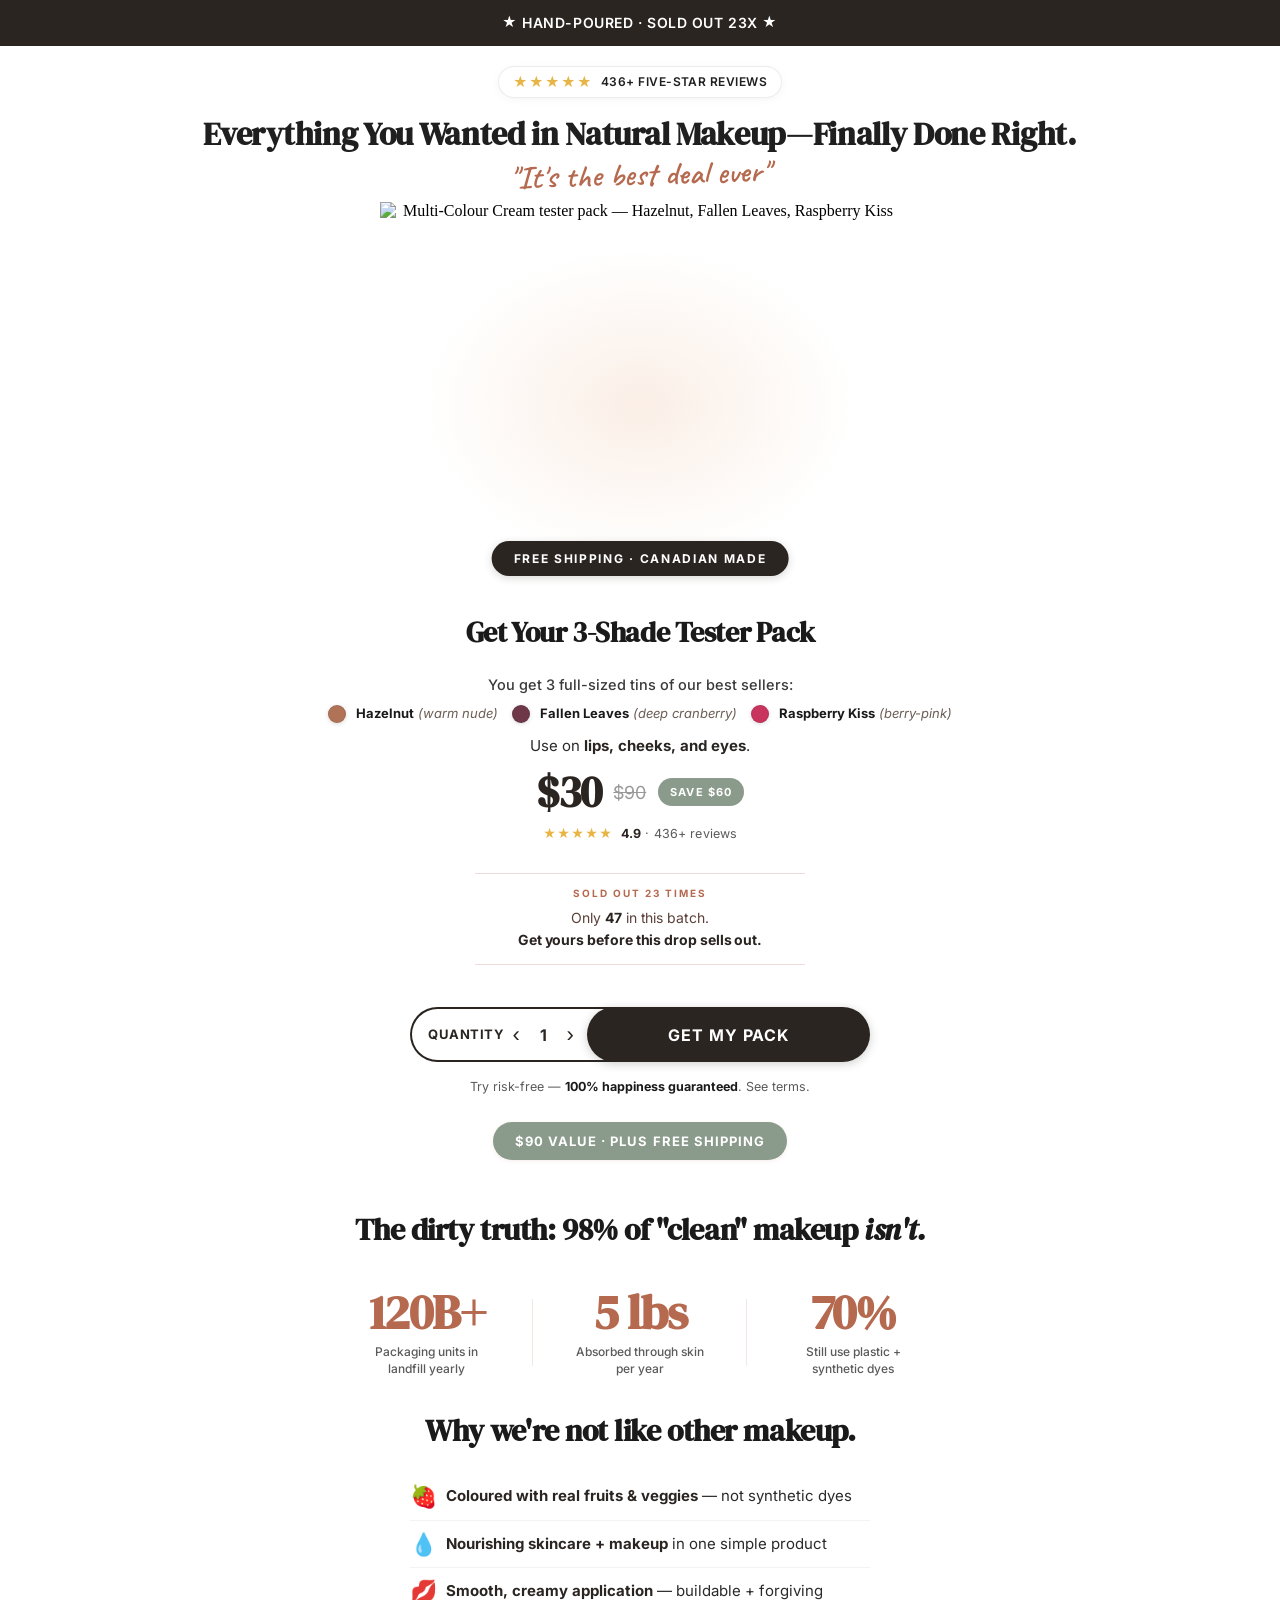
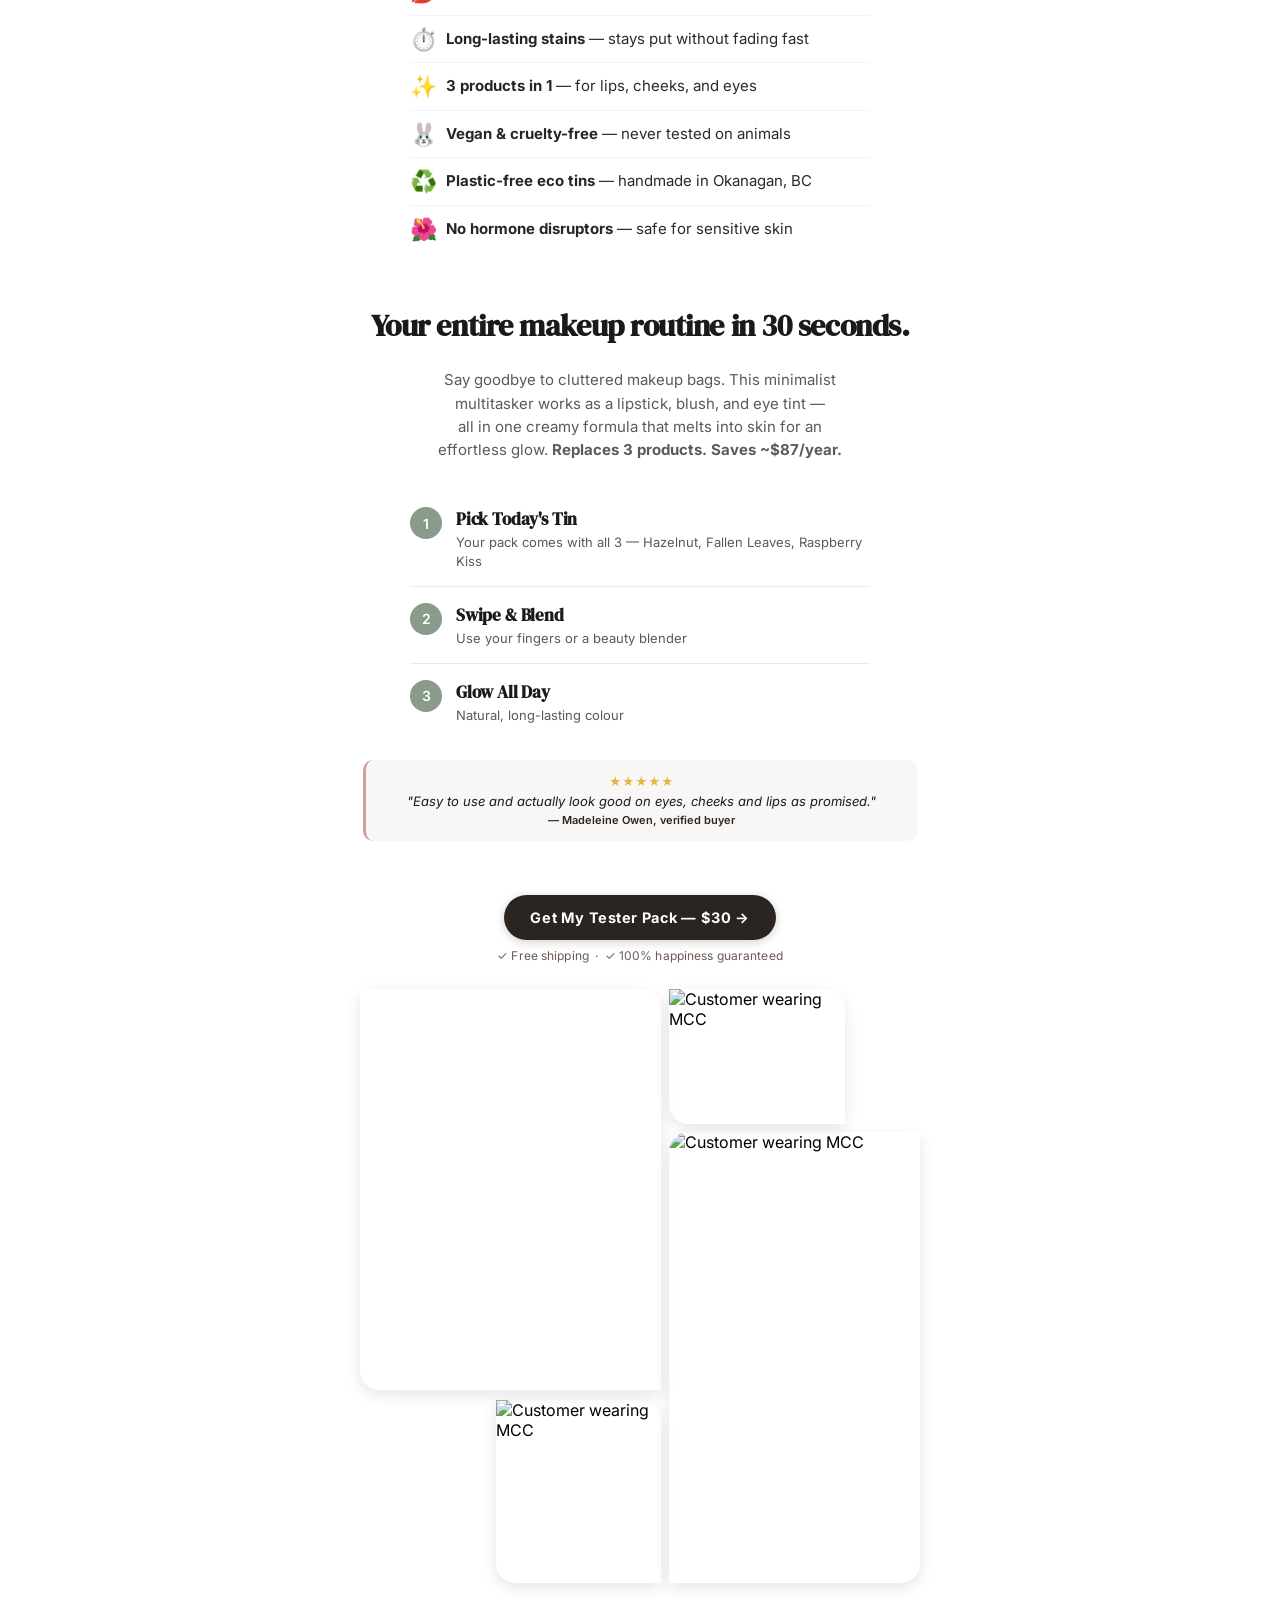
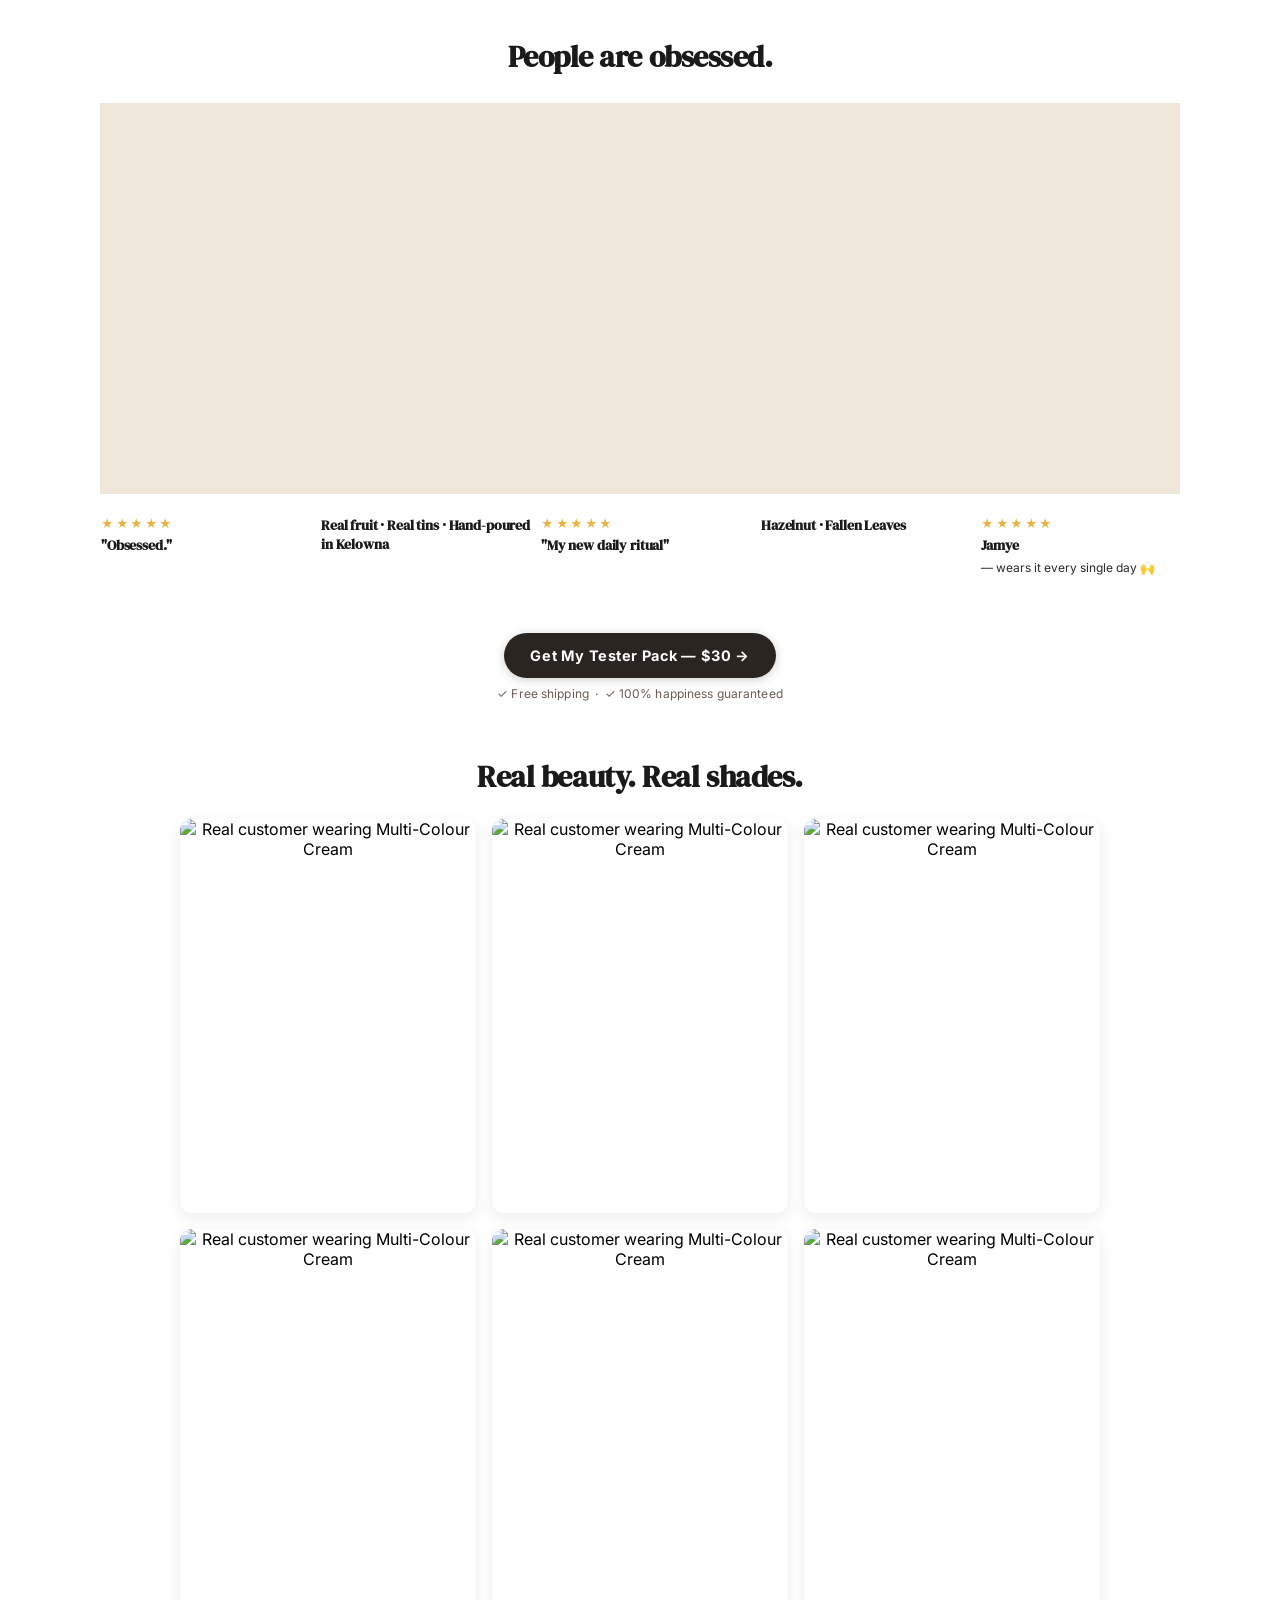
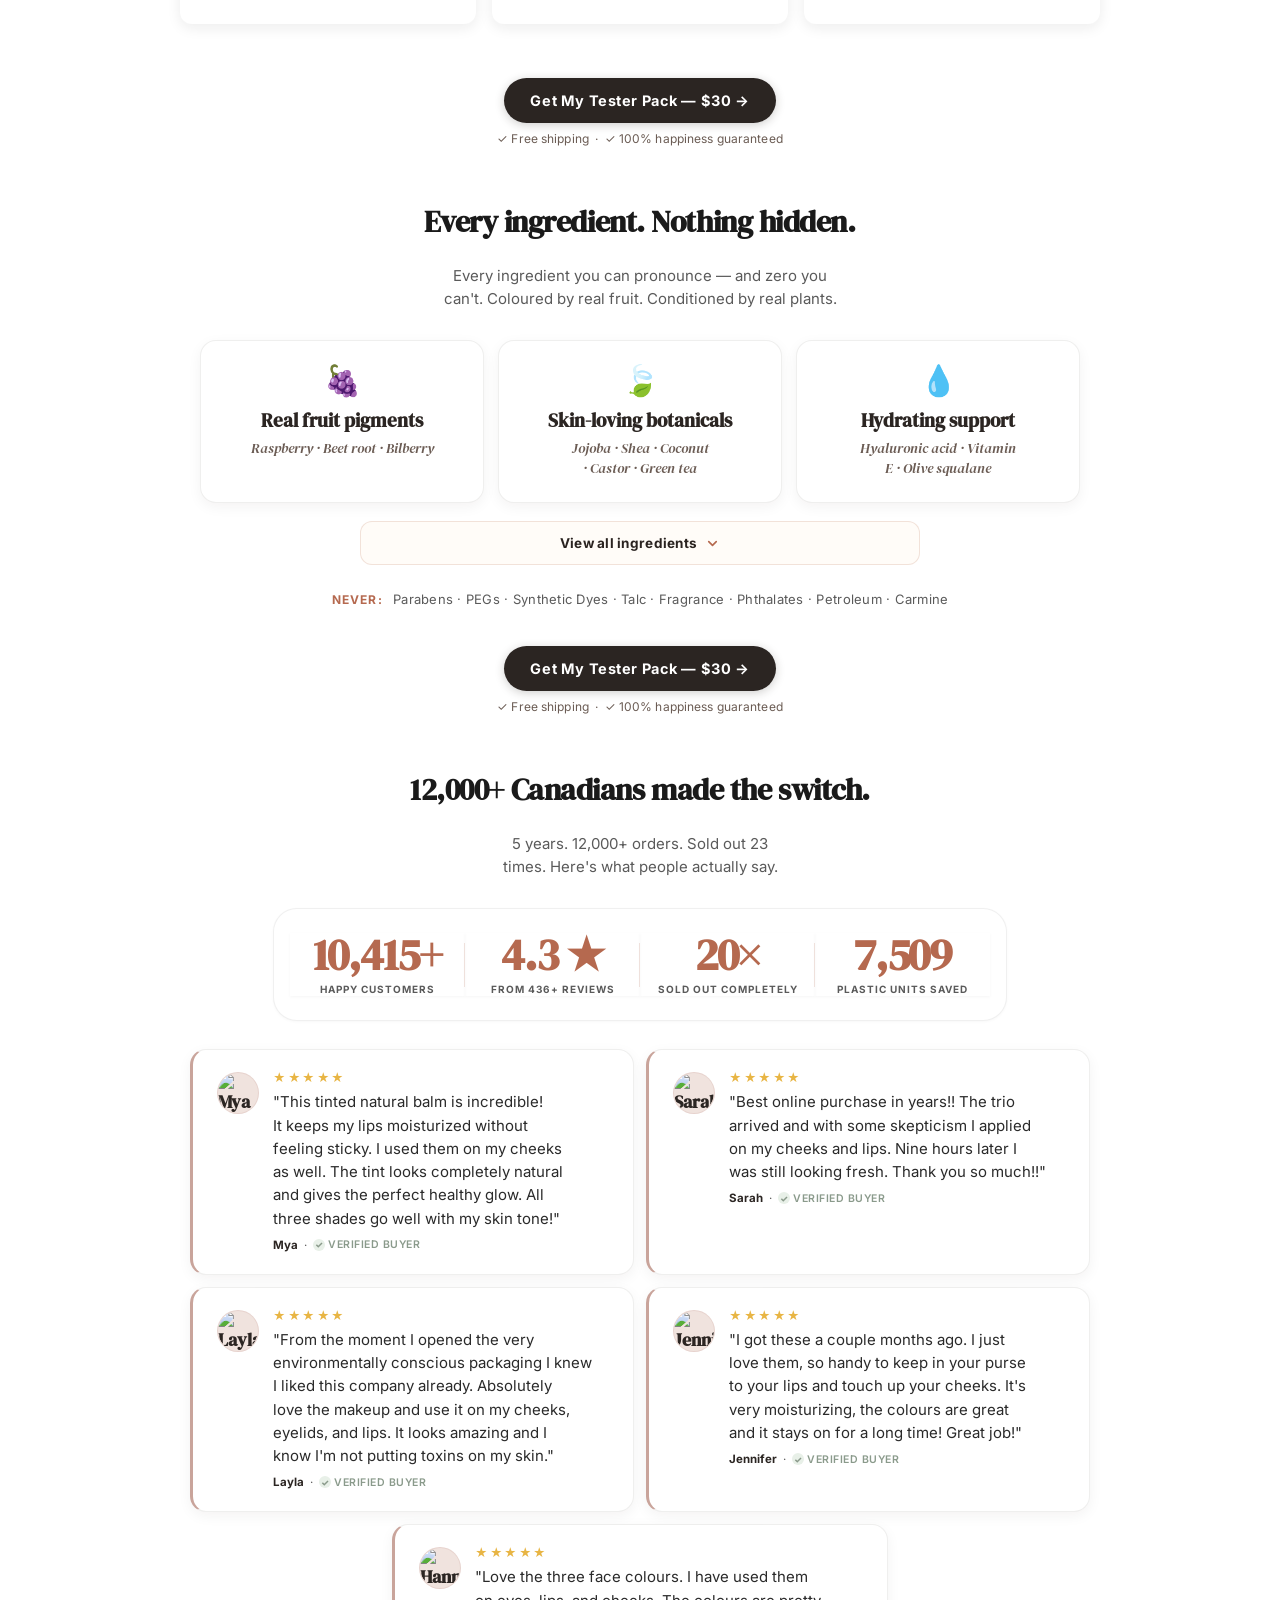
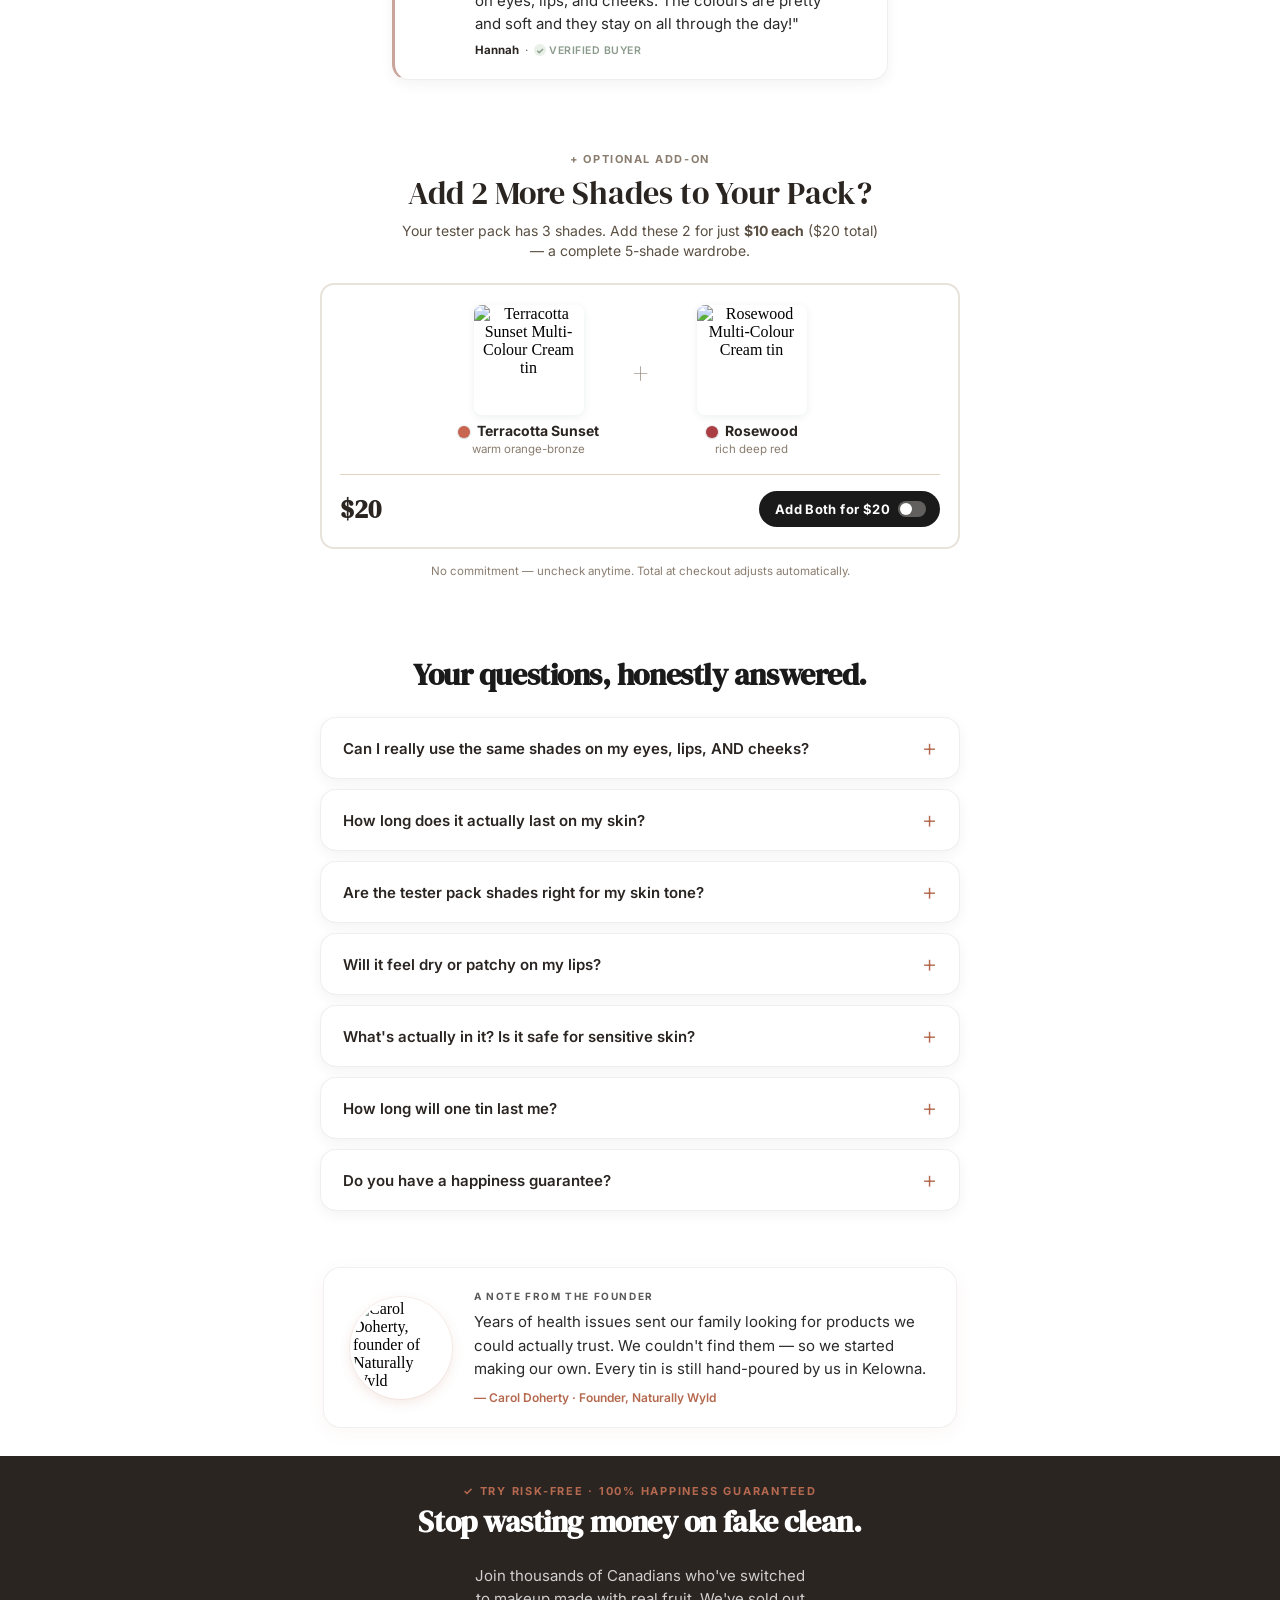
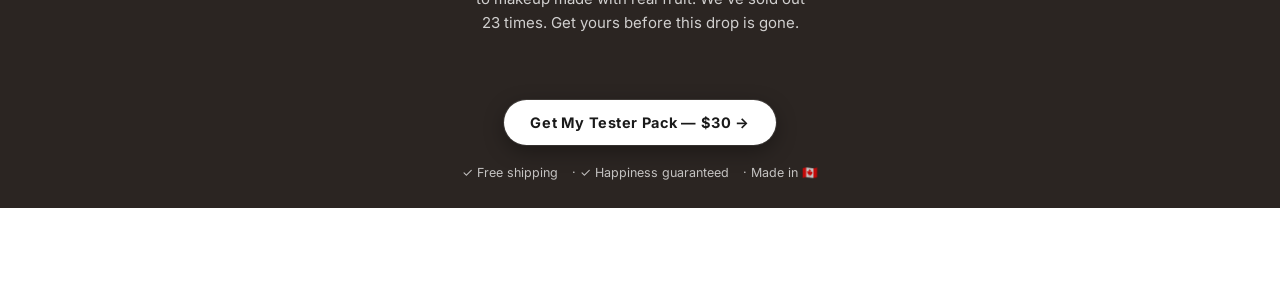
==== commit 234177e2: "LP6: add Arial/Noto Sans fallback to all font stacks — fix box-glyph digits in FB/IG in-app browsers" ====
--- a/index.html
+++ b/index.html
@@ -19,35 +19,35 @@
 <link rel="preconnect" href="https://cdn.shopify.com">
 <link rel="preload" as="image" href="https://cdn.shopify.com/s/files/1/0640/4977/4849/files/mcc-lp6-hero-photoreal.webp?v=1783294927" fetchpriority="high" type="image/webp">
 <link href="https://fonts.googleapis.com/css2?family=DM+Serif+Display:ital@0;1&family=Inter:wght@400;600;700&family=Caveat:wght@600&display=swap" rel="stylesheet">
-<style>html,body{margin:0;padding:0}img{max-width:100%;height:auto;display:block}a{color:inherit;text-decoration:none}button{font-family:inherit;cursor:pointer}.hide-on-mobile{display:block}.hide-on-desktop{display:none}@media (max-width:767px){.hide-on-mobile{display:none}.hide-on-desktop{display:block}}.lp6-hero{padding:12px 16px 24px;text-align:center;max-width:720px;margin:0 auto}.lp6-hero-h1{font-family:'DM Serif Display',Georgia,serif;font-size:32px;font-weight:700;color:#1F1F1F;margin:8px 0 12px;line-height:1.15;letter-spacing:-0.01em}@media (max-width:600px){.lp6-hero-h1{font-size:26px}}</style>
-
-<style id="lp6-additions">.lp6-trust-pill{display:flex;justify-content:center;align-items:center;margin:0 auto 12px;max-width:fit-content;padding:7px 16px;border-radius:25px;background:#fdf6f6;border:1px solid #e8d4d4;font-size:13px;font-weight:500;color:#5a3434;letter-spacing:.01em}.lp6-trust-pill .lp6-stars{color:#C9A227;margin-right:6px;font-size:14px}.lp6-cta-impulse{text-align:center;margin:20px auto 28px;padding:0 16px}.lp6-cta-impulse a{display:inline-flex;align-items:center;justify-content:center;gap:10px;background:#B5694F;color:#fff;text-decoration:none;font-family:'Inter','Jost',-apple-system,sans-serif;font-size:16px;font-weight:700;letter-spacing:.02em;padding:18px 36px;border-radius:30px;box-shadow:0 1px 6px rgba(181,105,79,0.15);transition:transform .15s ease,box-shadow .15s ease;max-width:380px;width:100%}.lp6-cta-impulse a:hover{transform:translateY(-2px);box-shadow:0 3px 12px rgba(181,105,79,0.22)}.lp6-cta-impulse a svg{width:18px;height:18px}.lp6-cta-impulse .lp6-cta-micro{display:block;margin-top:8px;font-size:12px;color:#777;font-style:italic}@media (max-width:1024px){.lp6-desktop-only{display:none !important}}@media (min-width:1025px){.lp6-mobile-only{display:none !important}}@media (max-width:600px){.lp6-trust-pill{font-size:12px;padding:6px 14px}.lp6-cta-impulse a{font-size:15px;padding:16px 24px}}</style>
-
-<style id="lp6-announcement-css">.lp6-announcement-bar{background:#F5EFE7;color:#1A1A1A;text-align:center;padding:11px 20px;font-family:'Inter','Jost',-apple-system,sans-serif;font-size:12.5px;font-weight:500;letter-spacing:0.04em;text-transform:uppercase;position:relative;z-index:100;line-height:1.4;display:flex;align-items:center;justify-content:center;gap:0;flex-wrap:wrap}.lp6-bar-item{display:inline-block;padding:0 10px;white-space:nowrap}.lp6-bar-dot{opacity:0.45;font-weight:400}@media (max-width:600px){.lp6-announcement-bar{font-size:10.5px;padding:9px 12px;letter-spacing:0.03em;gap:0}.lp6-bar-item{padding:0 5px}}</style>
-
-<style id="lp6-hero-decorations">.lp6-hero-stage{display:flex;flex-direction:column;align-items:center;position:relative;padding:8px 0 24px}.lp6-cursive-headline{white-space:nowrap;font-family:'Caveat',Georgia,serif;font-size:32px;font-weight:600;color:#B5694F;text-align:center;margin:0 0 8px;line-height:1.1;transform:rotate(-1.5deg)}.lp6-cursive-headline .lp6-hearts{display:inline-block;margin-left:6px;color:#C75D5D;font-size:24px;transform:rotate(8deg)}.lp6-hero-image-wrap{position:relative;width:100%;max-width:520px;margin:0 auto}.lp6-hero-image-wrap::before{content:'';position:absolute;top:8%;left:5%;right:5%;bottom:8%;background:radial-gradient(ellipse at center,rgba(247,225,210,0.55) 0%,rgba(247,225,210,0) 65%);z-index:0;pointer-events:none}.lp6-hero-image-wrap img{position:relative;z-index:1}.lp6-offer-row{display:flex;align-items:center;justify-content:center;gap:14px;margin-top:14px;padding:0 12px}.lp6-arrow{width:42px;height:62px;flex-shrink:0;color:#A06970}.lp6-arrow-right{transform:scaleX(-1)}.lp6-offer-tagline{font-family:Georgia,'Times New Roman',serif;font-size:21px;font-weight:600;color:#3D2B1F;text-align:center;letter-spacing:-0.01em;line-height:1.1}.lp6-offer-tagline strong{color:#B5694F;font-weight:700}.lp6-value-pill{display:inline-block;margin:14px auto 0;background:#B5694F;color:#FFFFFF;font-family:'Inter','Jost',-apple-system,sans-serif;font-size:13px;font-weight:700;letter-spacing:0.08em;text-transform:uppercase;padding:11px 22px;border-radius:28px;box-shadow:0 1px 4px rgba(181,105,79,0.12)}@media (max-width:600px){.lp6-cursive-headline{white-space:nowrap;font-size:26px;margin-bottom:6px}.lp6-cursive-headline .lp6-hearts{font-size:20px}.lp6-arrow{width:34px;height:50px}.lp6-offer-tagline{font-size:18px}.lp6-value-pill{font-size:11px;padding:10px 18px;letter-spacing:0.06em;margin-top:12px}.lp6-offer-row{gap:10px;margin-top:12px}}@media (max-width:600px){.dummy-removed{position:absolute;left:0;right:0;bottom:-14px;text-align:center;z-index:5}.lp6-hero-image-wrap .lp6-overlay-pill{display:inline-block;background:#B5694F;color:#FFFFFF;font-family:'Inter','Jost',-apple-system,sans-serif;font-size:11px;font-weight:700;letter-spacing:0.08em;text-transform:uppercase;padding:10px 18px;border-radius:24px;box-shadow:0 1px 6px rgba(181,105,79,0.15)}.lp6-cursive-headline{font-size:22px;margin-bottom:4px}}@media (min-width:601px){.lp6-overlay-pill-wrap{display:none}}</style>
-
-<style id="lp6-mobile-fcp-fixes">@media (max-width:600px){.lp6-cursive-headline{font-size:20px !important;margin-bottom:6px !important}.lp6-cursive-headline .lp6-hearts{font-size:16px}.lp6-hero-image-wrap{display:block !important;line-height:0 !important;font-size:0 !important;margin-top:-8px !important}.lp6-hero-image-wrap img{display:block !important;vertical-align:top !important}.lp6-on-image-overlay{position:relative !important;left:auto !important;right:auto !important;bottom:auto !important;top:auto !important;transform:none !important;display:block !important;z-index:5 !important;text-align:center !important;width:auto !important;max-width:100% !important;margin:-60px auto 26px !important;line-height:normal !important;font-size:12px !important}body .lp6-super-clear{margin-top:0 !important}.lp6-on-image-overlay-pill{display:inline-block;background:#2B2B2B;color:#FFFFFF;font-family:"Inter","Jost",-apple-system,sans-serif;font-size:11px;font-weight:700;letter-spacing:0.08em;text-transform:uppercase;padding:10px 18px;border-radius:24px;box-shadow:0 2px 8px rgba(43,43,43,0.22);white-space:nowrap}.lp6-value-pill{display:none}.lp6-offer-row{margin-top:8px !important}.lp6-value-pill{margin-top:10px !important}}</style>
+<style>html,body{margin:0;padding:0}img{max-width:100%;height:auto;display:block}a{color:inherit;text-decoration:none}button{font-family:inherit;cursor:pointer}.hide-on-mobile{display:block}.hide-on-desktop{display:none}@media (max-width:767px){.hide-on-mobile{display:none}.hide-on-desktop{display:block}}.lp6-hero{padding:12px 16px 24px;text-align:center;max-width:720px;margin:0 auto}.lp6-hero-h1{font-family:'DM Serif Display',Georgia,'Times New Roman',Arial,sans-serif;font-size:32px;font-weight:700;color:#1F1F1F;margin:8px 0 12px;line-height:1.15;letter-spacing:-0.01em}@media (max-width:600px){.lp6-hero-h1{font-size:26px}}</style>
+
+<style id="lp6-additions">.lp6-trust-pill{display:flex;justify-content:center;align-items:center;margin:0 auto 12px;max-width:fit-content;padding:7px 16px;border-radius:25px;background:#fdf6f6;border:1px solid #e8d4d4;font-size:13px;font-weight:500;color:#5a3434;letter-spacing:.01em}.lp6-trust-pill .lp6-stars{color:#C9A227;margin-right:6px;font-size:14px}.lp6-cta-impulse{text-align:center;margin:20px auto 28px;padding:0 16px}.lp6-cta-impulse a{display:inline-flex;align-items:center;justify-content:center;gap:10px;background:#B5694F;color:#fff;text-decoration:none;font-family:'Inter','Jost',-apple-system,'Noto Sans',Arial,sans-serif;font-size:16px;font-weight:700;letter-spacing:.02em;padding:18px 36px;border-radius:30px;box-shadow:0 1px 6px rgba(181,105,79,0.15);transition:transform .15s ease,box-shadow .15s ease;max-width:380px;width:100%}.lp6-cta-impulse a:hover{transform:translateY(-2px);box-shadow:0 3px 12px rgba(181,105,79,0.22)}.lp6-cta-impulse a svg{width:18px;height:18px}.lp6-cta-impulse .lp6-cta-micro{display:block;margin-top:8px;font-size:12px;color:#777;font-style:italic}@media (max-width:1024px){.lp6-desktop-only{display:none !important}}@media (min-width:1025px){.lp6-mobile-only{display:none !important}}@media (max-width:600px){.lp6-trust-pill{font-size:12px;padding:6px 14px}.lp6-cta-impulse a{font-size:15px;padding:16px 24px}}</style>
+
+<style id="lp6-announcement-css">.lp6-announcement-bar{background:#F5EFE7;color:#1A1A1A;text-align:center;padding:11px 20px;font-family:'Inter','Jost',-apple-system,'Noto Sans',Arial,sans-serif;font-size:12.5px;font-weight:500;letter-spacing:0.04em;text-transform:uppercase;position:relative;z-index:100;line-height:1.4;display:flex;align-items:center;justify-content:center;gap:0;flex-wrap:wrap}.lp6-bar-item{display:inline-block;padding:0 10px;white-space:nowrap}.lp6-bar-dot{opacity:0.45;font-weight:400}@media (max-width:600px){.lp6-announcement-bar{font-size:10.5px;padding:9px 12px;letter-spacing:0.03em;gap:0}.lp6-bar-item{padding:0 5px}}</style>
+
+<style id="lp6-hero-decorations">.lp6-hero-stage{display:flex;flex-direction:column;align-items:center;position:relative;padding:8px 0 24px}.lp6-cursive-headline{white-space:nowrap;font-family:'Caveat',Georgia,'Times New Roman',Arial,sans-serif;font-size:32px;font-weight:600;color:#B5694F;text-align:center;margin:0 0 8px;line-height:1.1;transform:rotate(-1.5deg)}.lp6-cursive-headline .lp6-hearts{display:inline-block;margin-left:6px;color:#C75D5D;font-size:24px;transform:rotate(8deg)}.lp6-hero-image-wrap{position:relative;width:100%;max-width:520px;margin:0 auto}.lp6-hero-image-wrap::before{content:'';position:absolute;top:8%;left:5%;right:5%;bottom:8%;background:radial-gradient(ellipse at center,rgba(247,225,210,0.55) 0%,rgba(247,225,210,0) 65%);z-index:0;pointer-events:none}.lp6-hero-image-wrap img{position:relative;z-index:1}.lp6-offer-row{display:flex;align-items:center;justify-content:center;gap:14px;margin-top:14px;padding:0 12px}.lp6-arrow{width:42px;height:62px;flex-shrink:0;color:#A06970}.lp6-arrow-right{transform:scaleX(-1)}.lp6-offer-tagline{font-family:Georgia,'Times New Roman',serif;font-size:21px;font-weight:600;color:#3D2B1F;text-align:center;letter-spacing:-0.01em;line-height:1.1}.lp6-offer-tagline strong{color:#B5694F;font-weight:700}.lp6-value-pill{display:inline-block;margin:14px auto 0;background:#B5694F;color:#FFFFFF;font-family:'Inter','Jost',-apple-system,'Noto Sans',Arial,sans-serif;font-size:13px;font-weight:700;letter-spacing:0.08em;text-transform:uppercase;padding:11px 22px;border-radius:28px;box-shadow:0 1px 4px rgba(181,105,79,0.12)}@media (max-width:600px){.lp6-cursive-headline{white-space:nowrap;font-size:26px;margin-bottom:6px}.lp6-cursive-headline .lp6-hearts{font-size:20px}.lp6-arrow{width:34px;height:50px}.lp6-offer-tagline{font-size:18px}.lp6-value-pill{font-size:11px;padding:10px 18px;letter-spacing:0.06em;margin-top:12px}.lp6-offer-row{gap:10px;margin-top:12px}}@media (max-width:600px){.dummy-removed{position:absolute;left:0;right:0;bottom:-14px;text-align:center;z-index:5}.lp6-hero-image-wrap .lp6-overlay-pill{display:inline-block;background:#B5694F;color:#FFFFFF;font-family:'Inter','Jost',-apple-system,'Noto Sans',Arial,sans-serif;font-size:11px;font-weight:700;letter-spacing:0.08em;text-transform:uppercase;padding:10px 18px;border-radius:24px;box-shadow:0 1px 6px rgba(181,105,79,0.15)}.lp6-cursive-headline{font-size:22px;margin-bottom:4px}}@media (min-width:601px){.lp6-overlay-pill-wrap{display:none}}</style>
+
+<style id="lp6-mobile-fcp-fixes">@media (max-width:600px){.lp6-cursive-headline{font-size:20px !important;margin-bottom:6px !important}.lp6-cursive-headline .lp6-hearts{font-size:16px}.lp6-hero-image-wrap{display:block !important;line-height:0 !important;font-size:0 !important;margin-top:-8px !important}.lp6-hero-image-wrap img{display:block !important;vertical-align:top !important}.lp6-on-image-overlay{position:relative !important;left:auto !important;right:auto !important;bottom:auto !important;top:auto !important;transform:none !important;display:block !important;z-index:5 !important;text-align:center !important;width:auto !important;max-width:100% !important;margin:-60px auto 26px !important;line-height:normal !important;font-size:12px !important}body .lp6-super-clear{margin-top:0 !important}.lp6-on-image-overlay-pill{display:inline-block;background:#2B2B2B;color:#FFFFFF;font-family:'Inter','Jost',-apple-system,'Noto Sans',Arial,sans-serif;font-size:11px;font-weight:700;letter-spacing:0.08em;text-transform:uppercase;padding:10px 18px;border-radius:24px;box-shadow:0 2px 8px rgba(43,43,43,0.22);white-space:nowrap}.lp6-value-pill{display:none}.lp6-offer-row{margin-top:8px !important}.lp6-value-pill{margin-top:10px !important}}</style>
 
 <style id="lp6-tagline-overlay-css">@media (max-width:600px){.lp6-on-image-tagline{position:absolute;left:50%;bottom:7%;transform:translateX(-50%);z-index:5;text-align:center;width:max-content;max-width:90%;font-family:Georgia,"Times New Roman",serif;font-style:italic;font-size:18px;color:#3D2B1F;line-height:1.2}.lp6-offer-row{display:none !important}}@media (min-width:601px){}</style>
 
-<style id="lp6-hook-tagline-css">.lp6-hook-tagline{text-align:center;font-family:'Inter','Jost',-apple-system,sans-serif;font-size:12px;font-weight:600;letter-spacing:0.18em;text-transform:uppercase;color:#A06970;margin:0 auto 10px;padding:0 16px;line-height:1.2}@media (max-width:600px){.lp6-hook-tagline{font-size:11px;letter-spacing:0.15em;margin-bottom:8px}}</style>
+<style id="lp6-hook-tagline-css">.lp6-hook-tagline{text-align:center;font-family:'Inter','Jost',-apple-system,'Noto Sans',Arial,sans-serif;font-size:12px;font-weight:600;letter-spacing:0.18em;text-transform:uppercase;color:#A06970;margin:0 auto 10px;padding:0 16px;line-height:1.2}@media (max-width:600px){.lp6-hook-tagline{font-size:11px;letter-spacing:0.15em;margin-bottom:8px}}</style>
 
 <style id="lp6-cursive-lower">.lp6-cursive-headline{margin-top:14px !important;margin-bottom:4px !important}@media (max-width:600px){.lp6-cursive-headline{margin-top:12px !important;margin-bottom:2px !important}}</style>
 
-<style id="lp6-price-block-css">.lp6-pb-now{font-family:'DM Serif Display',Georgia,serif;font-size:38px;font-weight:700;color:#1A1A1A;letter-spacing:-0.02em;line-height:1}.lp6-pb-was{font-family:'Inter',-apple-system,sans-serif;font-size:14px;color:#888;text-decoration:line-through;letter-spacing:-0.005em}.lp6-pb-save{display:inline-block;background:#B5694F;color:#FFFFFF;font-family:'Inter',-apple-system,sans-serif;font-size:10px;font-weight:700;letter-spacing:0.08em;text-transform:uppercase;padding:6px 11px;border-radius:10px;box-shadow:0 1px 4px rgba(181,105,79,0.12);white-space:nowrap}@media (max-width:600px){.lp6-pb-now{font-size:34px}.lp6-pb-was{font-size:12px}.lp6-pb-save{font-size:9px;padding:5px 9px}}</style>
-
-<style id="lp6-scan-list-css">.lp6-scannable-list{margin:18px 0 20px;padding:0 8px}.lp6-scan-headline{font-family:'Inter',-apple-system,sans-serif;font-size:13px;font-weight:700;letter-spacing:0.12em;text-transform:uppercase;color:#A06970;margin-bottom:14px;text-align:center}.lp6-scannable-list ul{list-style:none;padding:0;margin:0;display:flex;flex-direction:column;gap:11px}.lp6-scannable-list li{position:relative;padding-left:24px;font-family:'Inter',-apple-system,sans-serif;font-size:15px;line-height:1.45;color:#2A2A2A}.lp6-scannable-list li::before{content:'✓';position:absolute;left:0;top:0;color:#B5694F;font-weight:700;font-size:16px}.lp6-scannable-list li b,.lp6-scannable-list li strong{color:#1A1A1A;font-weight:700}@media (max-width:600px){.lp6-scannable-list{margin:16px 0;padding:0 4px}.lp6-scan-headline{font-size:11px;margin-bottom:12px}.lp6-scannable-list li{font-size:14px;padding-left:22px}}</style>
-
-<style id="lp6-trust-row-css">.lp6-trust-row{display:flex;flex-wrap:wrap;justify-content:center;gap:6px 14px;margin:14px 8px 8px;font-family:'Inter',-apple-system,sans-serif;font-size:13px;color:#2A2A2A;line-height:1.4}.lp6-trust-row span{display:inline-flex;align-items:center;gap:5px;white-space:nowrap}.lp6-trust-row b{color:#B5694F;font-weight:700;font-size:14px}@media (max-width:600px){.lp6-trust-row{font-size:11.5px;gap:4px 10px;margin:12px 4px 6px}.lp6-trust-row b{font-size:12.5px}}</style>
-
-<style id="lp6-super-clear-css">.lp6-super-clear{margin:16px 8px 14px;text-align:center;font-family:'Inter',-apple-system,sans-serif}.lp6-super-clear p{margin:0 0 8px;font-size:15px;line-height:1.45;color:#2A2A2A}.lp6-super-clear p:last-child{margin-bottom:0}.lp6-super-clear b{color:#1A1A1A;font-weight:700}.lp6-clear-line2 b{color:#B5694F}.lp6-clear-line3 b{color:#1A1A1A;font-size:16px}@media (max-width:600px){.lp6-super-clear{margin:14px 4px 12px}.lp6-super-clear p{font-size:14px;margin-bottom:6px}.lp6-clear-line3 b{font-size:15px}}</style>
-
-<style id="lp6-shade-row-css">.lp6-shade-row{display:flex;flex-direction:column;align-items:flex-start;gap:8px;margin:8px auto 14px;max-width:340px;text-align:left;padding-left:8px}.lp6-shade-item{display:flex;align-items:center;gap:10px;font-family:'Inter',-apple-system,sans-serif;font-size:14.5px;color:#2A2A2A;line-height:1.3}.lp6-shade-item b{color:#1A1A1A;font-weight:700}.lp6-shade-item em{font-style:italic;color:#777;font-weight:400}.lp6-shade-dot{display:inline-block;flex-shrink:0;width:20px;height:20px;border-radius:50%;box-shadow:0 1px 4px rgba(0,0,0,0.15);border:1px solid rgba(0,0,0,0.08)}.lp6-shade-dot.lp6-shade-hazelnut{background:#B07358}.lp6-shade-dot.lp6-shade-fallen{background:#6E3848}.lp6-shade-dot.lp6-shade-raspberry{background:#C8345E}@media (max-width:600px){.lp6-shade-row{max-width:300px;padding-left:4px;gap:7px;margin:6px auto 12px}.lp6-shade-item{font-size:13.5px}.lp6-shade-dot{width:18px;height:18px}}</style>
+<style id="lp6-price-block-css">.lp6-pb-now{font-family:'DM Serif Display',Georgia,'Times New Roman',Arial,sans-serif;font-size:38px;font-weight:700;color:#1A1A1A;letter-spacing:-0.02em;line-height:1}.lp6-pb-was{font-family:'Inter',-apple-system,BlinkMacSystemFont,'Noto Sans',Arial,sans-serif;font-size:14px;color:#888;text-decoration:line-through;letter-spacing:-0.005em}.lp6-pb-save{display:inline-block;background:#B5694F;color:#FFFFFF;font-family:'Inter',-apple-system,BlinkMacSystemFont,'Noto Sans',Arial,sans-serif;font-size:10px;font-weight:700;letter-spacing:0.08em;text-transform:uppercase;padding:6px 11px;border-radius:10px;box-shadow:0 1px 4px rgba(181,105,79,0.12);white-space:nowrap}@media (max-width:600px){.lp6-pb-now{font-size:34px}.lp6-pb-was{font-size:12px}.lp6-pb-save{font-size:9px;padding:5px 9px}}</style>
+
+<style id="lp6-scan-list-css">.lp6-scannable-list{margin:18px 0 20px;padding:0 8px}.lp6-scan-headline{font-family:'Inter',-apple-system,BlinkMacSystemFont,'Noto Sans',Arial,sans-serif;font-size:13px;font-weight:700;letter-spacing:0.12em;text-transform:uppercase;color:#A06970;margin-bottom:14px;text-align:center}.lp6-scannable-list ul{list-style:none;padding:0;margin:0;display:flex;flex-direction:column;gap:11px}.lp6-scannable-list li{position:relative;padding-left:24px;font-family:'Inter',-apple-system,BlinkMacSystemFont,'Noto Sans',Arial,sans-serif;font-size:15px;line-height:1.45;color:#2A2A2A}.lp6-scannable-list li::before{content:'✓';position:absolute;left:0;top:0;color:#B5694F;font-weight:700;font-size:16px}.lp6-scannable-list li b,.lp6-scannable-list li strong{color:#1A1A1A;font-weight:700}@media (max-width:600px){.lp6-scannable-list{margin:16px 0;padding:0 4px}.lp6-scan-headline{font-size:11px;margin-bottom:12px}.lp6-scannable-list li{font-size:14px;padding-left:22px}}</style>
+
+<style id="lp6-trust-row-css">.lp6-trust-row{display:flex;flex-wrap:wrap;justify-content:center;gap:6px 14px;margin:14px 8px 8px;font-family:'Inter',-apple-system,BlinkMacSystemFont,'Noto Sans',Arial,sans-serif;font-size:13px;color:#2A2A2A;line-height:1.4}.lp6-trust-row span{display:inline-flex;align-items:center;gap:5px;white-space:nowrap}.lp6-trust-row b{color:#B5694F;font-weight:700;font-size:14px}@media (max-width:600px){.lp6-trust-row{font-size:11.5px;gap:4px 10px;margin:12px 4px 6px}.lp6-trust-row b{font-size:12.5px}}</style>
+
+<style id="lp6-super-clear-css">.lp6-super-clear{margin:16px 8px 14px;text-align:center;font-family:'Inter',-apple-system,BlinkMacSystemFont,'Noto Sans',Arial,sans-serif}.lp6-super-clear p{margin:0 0 8px;font-size:15px;line-height:1.45;color:#2A2A2A}.lp6-super-clear p:last-child{margin-bottom:0}.lp6-super-clear b{color:#1A1A1A;font-weight:700}.lp6-clear-line2 b{color:#B5694F}.lp6-clear-line3 b{color:#1A1A1A;font-size:16px}@media (max-width:600px){.lp6-super-clear{margin:14px 4px 12px}.lp6-super-clear p{font-size:14px;margin-bottom:6px}.lp6-clear-line3 b{font-size:15px}}</style>
+
+<style id="lp6-shade-row-css">.lp6-shade-row{display:flex;flex-direction:column;align-items:flex-start;gap:8px;margin:8px auto 14px;max-width:340px;text-align:left;padding-left:8px}.lp6-shade-item{display:flex;align-items:center;gap:10px;font-family:'Inter',-apple-system,BlinkMacSystemFont,'Noto Sans',Arial,sans-serif;font-size:14.5px;color:#2A2A2A;line-height:1.3}.lp6-shade-item b{color:#1A1A1A;font-weight:700}.lp6-shade-item em{font-style:italic;color:#777;font-weight:400}.lp6-shade-dot{display:inline-block;flex-shrink:0;width:20px;height:20px;border-radius:50%;box-shadow:0 1px 4px rgba(0,0,0,0.15);border:1px solid rgba(0,0,0,0.08)}.lp6-shade-dot.lp6-shade-hazelnut{background:#B07358}.lp6-shade-dot.lp6-shade-fallen{background:#6E3848}.lp6-shade-dot.lp6-shade-raspberry{background:#C8345E}@media (max-width:600px){.lp6-shade-row{max-width:300px;padding-left:4px;gap:7px;margin:6px auto 12px}.lp6-shade-item{font-size:13.5px}.lp6-shade-dot{width:18px;height:18px}}</style>
 
 <style id="lp6-shade-row-horizontal">.lp6-shade-row{flex-direction:row !important;flex-wrap:wrap !important;justify-content:center !important;align-items:center !important;gap:8px 14px !important;max-width:none !important;text-align:center !important;padding-left:0 !important;margin:6px auto 12px !important}.lp6-shade-item{font-size:13px !important}.lp6-shade-item em{display:inline !important;font-style:italic !important;font-weight:400 !important;color:#6B5C54 !important;margin-left:0 !important}.lp6-shade-text{display:inline !important}.lp6-shade-dot{width:16px !important;height:16px !important}@media (max-width:600px){.lp6-shade-row{gap:6px 10px !important;margin:4px auto 10px !important;flex-direction:column !important;align-items:flex-start !important;padding-left:0 !important;max-width:260px !important;width:max-content !important}.lp6-shade-item{font-size:13px !important}.lp6-shade-dot{width:14px !important;height:14px !important}}</style>
 
-<style id="lp6-sticky-cta-css">.lp6-sticky-cta{position:fixed;bottom:0;left:0;right:0;background:rgba(255,255,255,0.96);opacity:0;pointer-events:none;transform:translateY(100%);transition:opacity .3s ease,transform .3s ease;backdrop-filter:blur(10px);-webkit-backdrop-filter:blur(10px);box-shadow:0 -4px 20px rgba(0,0,0,0.08);padding:10px 16px calc(10px+env(safe-area-inset-bottom));z-index:1000;border-top:1px solid rgba(0,0,0,0.06)}.lp6-sticky-cta-btn{display:flex;align-items:center;justify-content:center;gap:8px;background:#B5694F;color:#FFFFFF;text-decoration:none;font-family:'Inter','Jost',-apple-system,sans-serif;font-size:16px;font-weight:700;letter-spacing:0.02em;padding:15px 22px;border-radius:30px;box-shadow:0 1px 4px rgba(181,105,79,0.12);width:100%;max-width:520px;margin:0 auto;transition:transform .15s ease,box-shadow .15s ease}.lp6-sticky-cta-btn:hover{transform:translateY(-1px);box-shadow:0 2px 8px rgba(181,105,79,0.18)}.lp6-sticky-cta-price{background:rgba(255,255,255,0.18);padding:3px 10px;border-radius:10px;font-weight:800;letter-spacing:-0.01em;font-size:15px}.lp6-sticky-cta-arrow{font-size:18px;line-height:1}body{padding-bottom:90px}@media (max-width:600px){.lp6-sticky-cta{padding:8px 12px calc(8px+env(safe-area-inset-bottom))}.lp6-sticky-cta-btn{font-size:15px;padding:14px 18px}.lp6-sticky-cta-price{font-size:14px;padding:2px 8px}}@media (min-width:1025px){.lp6-sticky-cta{display:none}}</style>
+<style id="lp6-sticky-cta-css">.lp6-sticky-cta{position:fixed;bottom:0;left:0;right:0;background:rgba(255,255,255,0.96);opacity:0;pointer-events:none;transform:translateY(100%);transition:opacity .3s ease,transform .3s ease;backdrop-filter:blur(10px);-webkit-backdrop-filter:blur(10px);box-shadow:0 -4px 20px rgba(0,0,0,0.08);padding:10px 16px calc(10px+env(safe-area-inset-bottom));z-index:1000;border-top:1px solid rgba(0,0,0,0.06)}.lp6-sticky-cta-btn{display:flex;align-items:center;justify-content:center;gap:8px;background:#B5694F;color:#FFFFFF;text-decoration:none;font-family:'Inter','Jost',-apple-system,'Noto Sans',Arial,sans-serif;font-size:16px;font-weight:700;letter-spacing:0.02em;padding:15px 22px;border-radius:30px;box-shadow:0 1px 4px rgba(181,105,79,0.12);width:100%;max-width:520px;margin:0 auto;transition:transform .15s ease,box-shadow .15s ease}.lp6-sticky-cta-btn:hover{transform:translateY(-1px);box-shadow:0 2px 8px rgba(181,105,79,0.18)}.lp6-sticky-cta-price{background:rgba(255,255,255,0.18);padding:3px 10px;border-radius:10px;font-weight:800;letter-spacing:-0.01em;font-size:15px}.lp6-sticky-cta-arrow{font-size:18px;line-height:1}body{padding-bottom:90px}@media (max-width:600px){.lp6-sticky-cta{padding:8px 12px calc(8px+env(safe-area-inset-bottom))}.lp6-sticky-cta-btn{font-size:15px;padding:14px 18px}.lp6-sticky-cta-price{font-size:14px;padding:2px 8px}}@media (min-width:1025px){.lp6-sticky-cta{display:none}}</style>
 
 <style id="lp6-hide-app-widgets">.customer-referral,[class*="customer-referral"],[id*="customer-referral"],cart-drawer,cart-notification,.klaviyo-form,[class*="klaviyo"],[id*="klaviyo"],[class*="uppromote"],[id*="uppromote"],.judgeme-floating,[class*="judgeme-floating"],.judgeme-widget-popup,.judgeme-shop-app,.judgeme-prev-next,.shopify-section-header,.shopify-cart,.cart-drawer,.cart-notification,.message-bar,.shop-pay-button,.shop-app-button,shop-pay-modal-button,shop-pay-banner,shop-login-button{display:none !important;visibility:hidden !important}</style>
 
@@ -57,15 +57,15 @@
 
 <style id="lp6-hide-upcart">.upcart-sticky-widget,[class*="upcart"],[class*="StickyWidget"],[id*="upcart"],[id*="StickyWidget"],.upcart-modal,.upcart-iframe-container,upcart-widget{display:none !important;visibility:hidden !important;opacity:0 !important;pointer-events:none !important}</style>
 
-<style id="lp6-pro-buttons">:root{--lp6-cta-bg:#B5694F;--lp6-cta-bg-hover:#94553F;--lp6-cta-bg-active:#4A1B2A;--lp6-cta-text:#FFFFFF;--lp6-cta-scarcity:#C77B85;--lp6-cta-shadow:0 4px 16px rgba(31,58,46,0.22),inset 0 1px 0 rgba(255,255,255,0.08);--lp6-cta-shadow-hover:0 8px 24px rgba(31,58,46,0.32),inset 0 1px 0 rgba(255,255,255,0.12);--lp6-cta-radius:14px}@keyframes lp6-cta-pulse{0%,100%{box-shadow:var(--lp6-cta-shadow)}50%{box-shadow:0 6px 22px rgba(31,58,46,0.32),inset 0 1px 0 rgba(255,255,255,0.12)}}.lp6-sticky-cta{position:fixed !important;bottom:0 !important;left:0 !important;right:0 !important;z-index:9999 !important;background:rgba(255,252,248,0.96) !important;backdrop-filter:blur(12px) !important;-webkit-backdrop-filter:blur(12px) !important;border-top:1px solid rgba(31,58,46,0.08) !important;padding:10px 16px calc(10px+env(safe-area-inset-bottom)) !important;display:none;align-items:center !important;justify-content:space-between !important;gap:12px !important;opacity:0;transform:translateY(100%);transition:opacity 0.3s ease,transform 0.3s ease !important;box-shadow:0 -4px 24px rgba(0,0,0,0.08) !important}.lp6-sticky-cta.lp6-sticky-show{display:flex !important;opacity:1 !important;transform:translateY(0) !important}.lp6-sticky-cta-info{display:flex !important;flex-direction:column !important;flex-shrink:0 !important;min-width:0 !important}.lp6-sticky-cta-price{font-family:'Inter',system-ui,sans-serif !important;font-size:17px !important;font-weight:700 !important;color:#1F3A2E !important;line-height:1.1 !important;letter-spacing:-0.01em !important}.lp6-sticky-cta-price-strike{font-size:13px !important;font-weight:400 !important;color:#888 !important;text-decoration:line-through !important;margin-left:6px !important}.lp6-sticky-cta-scarcity{font-family:'Inter',system-ui,sans-serif !important;font-size:10px !important;font-weight:600 !important;color:var(--lp6-cta-scarcity) !important;letter-spacing:0.08em !important;text-transform:uppercase !important;margin-top:2px !important}.lp6-sticky-cta-btn{display:inline-flex !important;align-items:center !important;justify-content:center !important;gap:6px !important;background:var(--lp6-cta-bg) !important;color:var(--lp6-cta-text) !important;font-family:'Inter',system-ui,sans-serif !important;font-size:15px !important;font-weight:600 !important;padding:14px 22px !important;border-radius:12px !important;text-decoration:none !important;white-space:nowrap !important;box-sizing:border-box !important;flex-shrink:0 !important;box-shadow:0 4px 14px rgba(31,58,46,0.25),inset 0 1px 0 rgba(255,255,255,0.1) !important;transition:transform 0.2s ease,box-shadow 0.2s ease,background 0.2s ease !important;animation:lp6-cta-pulse 3.5s ease-in-out infinite}.lp6-sticky-cta-btn:hover{background:var(--lp6-cta-bg-hover) !important;transform:translateY(-1px) !important;animation:none !important}.lp6-sticky-cta-btn::after{content:'\2192';display:inline-block;margin-left:2px}@media (max-width:380px){.lp6-sticky-cta{padding-left:12px !important;padding-right:12px !important}.lp6-sticky-cta-price{font-size:15px !important}.lp6-sticky-cta-btn{font-size:14px !important;padding:12px 16px !important}}</style>
-
-<style id="lp6-magic-spoon-pattern">.lp6-cta-impulse a,.lp6-cta-impulse{display:none !important}.lp6-sticky-cta{position:fixed !important;bottom:0 !important;left:0 !important;right:0 !important;z-index:9999 !important;background:#1F3A2E !important;border-top-left-radius:18px !important;border-top-right-radius:18px !important;border-top:none !important;padding:14px 18px calc(14px+env(safe-area-inset-bottom)) !important;display:none;align-items:center !important;justify-content:space-between !important;gap:12px !important;opacity:0;transform:translateY(100%);transition:opacity 0.35s ease,transform 0.35s ease !important;box-shadow:0 -8px 32px rgba(0,0,0,0.15) !important;backdrop-filter:none !important;-webkit-backdrop-filter:none !important}.lp6-sticky-cta.lp6-sticky-show{display:flex !important;opacity:1 !important;transform:translateY(0) !important}.lp6-sticky-cta-info{flex:0 1 auto !important;min-width:0 !important;display:flex !important;flex-direction:column !important;gap:2px !important;overflow:hidden !important}.lp6-sticky-title{font-family:'Inter',system-ui,sans-serif !important;font-size:13px !important;font-weight:700 !important;color:#FFFFFF !important;line-height:1.25 !important;letter-spacing:-0.01em !important;white-space:normal !important;overflow:visible !important;display:-webkit-box !important;-webkit-line-clamp:2 !important;-webkit-box-orient:vertical !important}.lp6-sticky-meta{display:flex !important;align-items:center !important;gap:6px !important;color:rgba(255,255,255,0.85) !important;font-size:11px !important}.lp6-sticky-stars{color:#F4C842 !important;font-size:12px !important;letter-spacing:1px !important}.lp6-sticky-reviews{font-family:'Inter',system-ui,sans-serif !important;font-weight:500 !important;white-space:nowrap !important}.lp6-sticky-btn{display:inline-flex !important;align-items:center !important;justify-content:center !important;gap:6px !important;background:#FFFFFF !important;color:#1F3A2E !important;font-family:'Inter',system-ui,sans-serif !important;font-size:14px !important;font-weight:700 !important;padding:13px 18px !important;border-radius:100px !important;text-decoration:none !important;white-space:nowrap !important;flex:0 0 auto !important;letter-spacing:0.02em !important;text-transform:uppercase !important;box-shadow:0 2px 8px rgba(0,0,0,0.2) !important;transition:transform 0.2s ease,background 0.2s ease !important;min-width:140px !important}.lp6-sticky-btn:hover{background:#F4C842 !important;transform:translateY(-1px) !important}.lp6-sticky-btn .lp6-sticky-btn-price{font-weight:600 !important;margin-left:4px !important}@media (max-width:380px){.lp6-sticky-title{font-size:13px !important}.lp6-sticky-meta{font-size:10px !important}.lp6-sticky-btn{font-size:13px !important;padding:12px 14px !important;min-width:125px !important}}</style>
+<style id="lp6-pro-buttons">:root{--lp6-cta-bg:#B5694F;--lp6-cta-bg-hover:#94553F;--lp6-cta-bg-active:#4A1B2A;--lp6-cta-text:#FFFFFF;--lp6-cta-scarcity:#C77B85;--lp6-cta-shadow:0 4px 16px rgba(31,58,46,0.22),inset 0 1px 0 rgba(255,255,255,0.08);--lp6-cta-shadow-hover:0 8px 24px rgba(31,58,46,0.32),inset 0 1px 0 rgba(255,255,255,0.12);--lp6-cta-radius:14px}@keyframes lp6-cta-pulse{0%,100%{box-shadow:var(--lp6-cta-shadow)}50%{box-shadow:0 6px 22px rgba(31,58,46,0.32),inset 0 1px 0 rgba(255,255,255,0.12)}}.lp6-sticky-cta{position:fixed !important;bottom:0 !important;left:0 !important;right:0 !important;z-index:9999 !important;background:rgba(255,252,248,0.96) !important;backdrop-filter:blur(12px) !important;-webkit-backdrop-filter:blur(12px) !important;border-top:1px solid rgba(31,58,46,0.08) !important;padding:10px 16px calc(10px+env(safe-area-inset-bottom)) !important;display:none;align-items:center !important;justify-content:space-between !important;gap:12px !important;opacity:0;transform:translateY(100%);transition:opacity 0.3s ease,transform 0.3s ease !important;box-shadow:0 -4px 24px rgba(0,0,0,0.08) !important}.lp6-sticky-cta.lp6-sticky-show{display:flex !important;opacity:1 !important;transform:translateY(0) !important}.lp6-sticky-cta-info{display:flex !important;flex-direction:column !important;flex-shrink:0 !important;min-width:0 !important}.lp6-sticky-cta-price{font-family:'Inter',system-ui,'Noto Sans',Arial,sans-serif !important;font-size:17px !important;font-weight:700 !important;color:#1F3A2E !important;line-height:1.1 !important;letter-spacing:-0.01em !important}.lp6-sticky-cta-price-strike{font-size:13px !important;font-weight:400 !important;color:#888 !important;text-decoration:line-through !important;margin-left:6px !important}.lp6-sticky-cta-scarcity{font-family:'Inter',system-ui,'Noto Sans',Arial,sans-serif !important;font-size:10px !important;font-weight:600 !important;color:var(--lp6-cta-scarcity) !important;letter-spacing:0.08em !important;text-transform:uppercase !important;margin-top:2px !important}.lp6-sticky-cta-btn{display:inline-flex !important;align-items:center !important;justify-content:center !important;gap:6px !important;background:var(--lp6-cta-bg) !important;color:var(--lp6-cta-text) !important;font-family:'Inter',system-ui,'Noto Sans',Arial,sans-serif !important;font-size:15px !important;font-weight:600 !important;padding:14px 22px !important;border-radius:12px !important;text-decoration:none !important;white-space:nowrap !important;box-sizing:border-box !important;flex-shrink:0 !important;box-shadow:0 4px 14px rgba(31,58,46,0.25),inset 0 1px 0 rgba(255,255,255,0.1) !important;transition:transform 0.2s ease,box-shadow 0.2s ease,background 0.2s ease !important;animation:lp6-cta-pulse 3.5s ease-in-out infinite}.lp6-sticky-cta-btn:hover{background:var(--lp6-cta-bg-hover) !important;transform:translateY(-1px) !important;animation:none !important}.lp6-sticky-cta-btn::after{content:'\2192';display:inline-block;margin-left:2px}@media (max-width:380px){.lp6-sticky-cta{padding-left:12px !important;padding-right:12px !important}.lp6-sticky-cta-price{font-size:15px !important}.lp6-sticky-cta-btn{font-size:14px !important;padding:12px 16px !important}}</style>
+
+<style id="lp6-magic-spoon-pattern">.lp6-cta-impulse a,.lp6-cta-impulse{display:none !important}.lp6-sticky-cta{position:fixed !important;bottom:0 !important;left:0 !important;right:0 !important;z-index:9999 !important;background:#1F3A2E !important;border-top-left-radius:18px !important;border-top-right-radius:18px !important;border-top:none !important;padding:14px 18px calc(14px+env(safe-area-inset-bottom)) !important;display:none;align-items:center !important;justify-content:space-between !important;gap:12px !important;opacity:0;transform:translateY(100%);transition:opacity 0.35s ease,transform 0.35s ease !important;box-shadow:0 -8px 32px rgba(0,0,0,0.15) !important;backdrop-filter:none !important;-webkit-backdrop-filter:none !important}.lp6-sticky-cta.lp6-sticky-show{display:flex !important;opacity:1 !important;transform:translateY(0) !important}.lp6-sticky-cta-info{flex:0 1 auto !important;min-width:0 !important;display:flex !important;flex-direction:column !important;gap:2px !important;overflow:hidden !important}.lp6-sticky-title{font-family:'Inter',system-ui,'Noto Sans',Arial,sans-serif !important;font-size:13px !important;font-weight:700 !important;color:#FFFFFF !important;line-height:1.25 !important;letter-spacing:-0.01em !important;white-space:normal !important;overflow:visible !important;display:-webkit-box !important;-webkit-line-clamp:2 !important;-webkit-box-orient:vertical !important}.lp6-sticky-meta{display:flex !important;align-items:center !important;gap:6px !important;color:rgba(255,255,255,0.85) !important;font-size:11px !important}.lp6-sticky-stars{color:#F4C842 !important;font-size:12px !important;letter-spacing:1px !important}.lp6-sticky-reviews{font-family:'Inter',system-ui,'Noto Sans',Arial,sans-serif !important;font-weight:500 !important;white-space:nowrap !important}.lp6-sticky-btn{display:inline-flex !important;align-items:center !important;justify-content:center !important;gap:6px !important;background:#FFFFFF !important;color:#1F3A2E !important;font-family:'Inter',system-ui,'Noto Sans',Arial,sans-serif !important;font-size:14px !important;font-weight:700 !important;padding:13px 18px !important;border-radius:100px !important;text-decoration:none !important;white-space:nowrap !important;flex:0 0 auto !important;letter-spacing:0.02em !important;text-transform:uppercase !important;box-shadow:0 2px 8px rgba(0,0,0,0.2) !important;transition:transform 0.2s ease,background 0.2s ease !important;min-width:140px !important}.lp6-sticky-btn:hover{background:#F4C842 !important;transform:translateY(-1px) !important}.lp6-sticky-btn .lp6-sticky-btn-price{font-weight:600 !important;margin-left:4px !important}@media (max-width:380px){.lp6-sticky-title{font-size:13px !important}.lp6-sticky-meta{font-size:10px !important}.lp6-sticky-btn{font-size:13px !important;padding:12px 14px !important;min-width:125px !important}}</style>
 
 <style id="lp6-warm-palette">.lp6-sticky-cta{background:#2B2B2B !important}.lp6-sticky-title{color:#FFFFFF !important}.lp6-sticky-stars{color:#E8B544 !important}.lp6-sticky-reviews{color:rgba(255,255,255,0.78) !important}.lp6-sticky-btn{background:#B5694F !important;color:#FFFFFF !important;box-shadow:0 2px 8px rgba(181,105,79,0.30) !important}.lp6-sticky-btn:hover{background:#94553F !important;color:#FFFFFF !important}.lp6-sticky-btn .lp6-sticky-btn-price{color:#FFFFFF !important;opacity:0.85}</style>
 
 <style id="lp6-bar-rotation">.lp6-announcement-bar{position:relative !important;overflow:hidden !important}.lp6-bar-item{position:absolute !important;left:50% !important;top:50% !important;transform:translate(-50%,-50%) translateY(8px) !important;opacity:0 !important;transition:opacity 0.5s ease,transform 0.5s ease !important;pointer-events:none !important;white-space:nowrap !important;width:100% !important;text-align:center !important}.lp6-bar-item.lp6-bar-active{opacity:1 !important;transform:translate(-50%,-50%) translateY(0) !important;position:relative !important}</style>
 
-<style id="lp6-bar-upgrade">.lp6-announcement-bar{background:#F5EFE7 !important;color:#1A1A1A !important;font-family:'Inter',system-ui,-apple-system,sans-serif !important;font-size:12px !important;font-weight:600 !important;letter-spacing:0.08em !important;padding:11px 16px !important;text-align:center !important;text-shadow:none !important;position:relative !important;overflow:hidden !important;min-height:38px !important;display:flex !important;align-items:center !important;justify-content:center !important;border-bottom:1px solid rgba(181,105,79,0.10) !important}.lp6-bar-item{color:#1A1A1A !important}@media (max-width:380px){.lp6-announcement-bar{font-size:12px !important;padding:11px 12px !important}}</style>
+<style id="lp6-bar-upgrade">.lp6-announcement-bar{background:#F5EFE7 !important;color:#1A1A1A !important;font-family:'Inter',system-ui,-apple-system,'Noto Sans',Arial,sans-serif !important;font-size:12px !important;font-weight:600 !important;letter-spacing:0.08em !important;padding:11px 16px !important;text-align:center !important;text-shadow:none !important;position:relative !important;overflow:hidden !important;min-height:38px !important;display:flex !important;align-items:center !important;justify-content:center !important;border-bottom:1px solid rgba(181,105,79,0.10) !important}.lp6-bar-item{color:#1A1A1A !important}@media (max-width:380px){.lp6-announcement-bar{font-size:12px !important;padding:11px 12px !important}}</style>
 
 <style id="lp6-bar-wrap-fix">.lp6-bar-item{white-space:normal !important;padding:0 8px !important}@media (max-width:400px){.lp6-announcement-bar{font-size:11.5px !important;letter-spacing:0.02em !important;padding:11px 10px !important}}@media (max-width:350px){.lp6-announcement-bar{font-size:11px !important}}</style>
 
@@ -83,9 +83,9 @@
 
 <style id="lp6-bar-smooth">.lp6-bar-item{transition:opacity 0.7s cubic-bezier(0.4,0,0.2,1) !important}</style>
 
-<style id="lp6-conversion-boost">.lp6-h1-emphasis{color:#B5694F !important;font-style:italic !important}.lp6-reviews-badge{display:inline-flex;align-items:center;justify-content:center;gap:6px;background:#FFFFFF;color:#1F1F1F;font-family:'Inter',system-ui,sans-serif;font-size:13px;font-weight:600;letter-spacing:0.02em;padding:8px 16px;border-radius:100px;border:1px solid rgba(31,31,31,0.1);box-shadow:0 2px 6px rgba(0,0,0,0.04);margin:12px auto 8px}.lp6-reviews-badge-star{color:#E8B544;font-size:14px}.lp6-reviews-badge-wrap{text-align:center;width:100%;position:relative;z-index:4}.lp6-trust-checklist{display:flex;flex-direction:column;align-items:center;gap:6px;padding:16px 20px 8px;background:transparent;text-align:center}.lp6-trust-item{font-family:'Inter',system-ui,sans-serif;font-size:14px;font-weight:500;color:#2A2520;display:inline-flex;align-items:center;gap:8px}.lp6-trust-check{color:#1F3A2E;font-weight:700;font-size:14px}</style>
-
-<style id="lp6-stars-pill-css">body .lp6-stars-pill-wrap{width:100% !important;text-align:center !important;padding:14px 16px 0 !important;margin:0 !important;background:transparent !important}body .lp6-stars-pill{display:inline-flex !important;align-items:center !important;gap:8px !important;background:#FFFFFF !important;border:1px solid rgba(31,31,31,0.08) !important;border-radius:100px !important;padding:8px 14px !important;box-shadow:0 2px 8px rgba(0,0,0,0.04) !important;font-family:'Inter',system-ui,-apple-system,sans-serif !important}body .lp6-stars{color:#E8B544 !important;font-size:14px !important;letter-spacing:1px !important;line-height:1 !important}body .lp6-stars-label{color:#1F1F1F !important;font-size:12px !important;font-weight:600 !important;letter-spacing:0.04em !important;text-transform:uppercase !important;line-height:1 !important}</style>
+<style id="lp6-conversion-boost">.lp6-h1-emphasis{color:#B5694F !important;font-style:italic !important}.lp6-reviews-badge{display:inline-flex;align-items:center;justify-content:center;gap:6px;background:#FFFFFF;color:#1F1F1F;font-family:'Inter',system-ui,'Noto Sans',Arial,sans-serif;font-size:13px;font-weight:600;letter-spacing:0.02em;padding:8px 16px;border-radius:100px;border:1px solid rgba(31,31,31,0.1);box-shadow:0 2px 6px rgba(0,0,0,0.04);margin:12px auto 8px}.lp6-reviews-badge-star{color:#E8B544;font-size:14px}.lp6-reviews-badge-wrap{text-align:center;width:100%;position:relative;z-index:4}.lp6-trust-checklist{display:flex;flex-direction:column;align-items:center;gap:6px;padding:16px 20px 8px;background:transparent;text-align:center}.lp6-trust-item{font-family:'Inter',system-ui,'Noto Sans',Arial,sans-serif;font-size:14px;font-weight:500;color:#2A2520;display:inline-flex;align-items:center;gap:8px}.lp6-trust-check{color:#1F3A2E;font-weight:700;font-size:14px}</style>
+
+<style id="lp6-stars-pill-css">body .lp6-stars-pill-wrap{width:100% !important;text-align:center !important;padding:14px 16px 0 !important;margin:0 !important;background:transparent !important}body .lp6-stars-pill{display:inline-flex !important;align-items:center !important;gap:8px !important;background:#FFFFFF !important;border:1px solid rgba(31,31,31,0.08) !important;border-radius:100px !important;padding:8px 14px !important;box-shadow:0 2px 8px rgba(0,0,0,0.04) !important;font-family:'Inter',system-ui,-apple-system,'Noto Sans',Arial,sans-serif !important}body .lp6-stars{color:#E8B544 !important;font-size:14px !important;letter-spacing:1px !important;line-height:1 !important}body .lp6-stars-label{color:#1F1F1F !important;font-size:12px !important;font-weight:600 !important;letter-spacing:0.04em !important;text-transform:uppercase !important;line-height:1 !important}</style>
 
 <style id="lp6-hard-fixes">body .lp6-stars-pill-wrap{width:100vw !important;max-width:100vw !important;margin-left:calc(50% - 50vw) !important;margin-right:calc(50% - 50vw) !important;padding:14px 16px 0 !important;box-sizing:border-box !important;display:flex !important;justify-content:center !important;align-items:center !important}body.template-page,.EComposer-theme,.shopify-section{background-color:#FFFFFF !important}</style>
 
@@ -97,7 +97,7 @@
 
 <style id="lp6-pill-price-gap-fix">@media (max-width:600px){}body .lp6-super-clear{margin-top:4px !important}</style>
 
-<style id="lp6-tester-pack-headline-bigger">body .lp6-super-clear .lp6-clear-line1{font-family:"DM Serif Display",Georgia,serif !important;font-size:28px !important;font-weight:700 !important;margin-bottom:28px !important;line-height:1.15 !important;text-transform:none !important;letter-spacing:-0.015em !important;color:#1A1A1A !important}body .lp6-super-clear .lp6-clear-intro{font-size:14.5px !important;font-weight:500 !important;margin-bottom:10px !important;color:#3A3A3A !important;line-height:1.3 !important}@media (max-width:600px){body .lp6-super-clear .lp6-clear-line1{font-size:24px !important;margin-bottom:12px !important}body .lp6-super-clear .lp6-clear-intro{font-size:13.5px !important}}@media (max-width:360px){body .lp6-super-clear .lp6-clear-line1{font-size:22px !important}}</style>
+<style id="lp6-tester-pack-headline-bigger">body .lp6-super-clear .lp6-clear-line1{font-family:'DM Serif Display',Georgia,'Times New Roman',Arial,sans-serif !important;font-size:28px !important;font-weight:700 !important;margin-bottom:28px !important;line-height:1.15 !important;text-transform:none !important;letter-spacing:-0.015em !important;color:#1A1A1A !important}body .lp6-super-clear .lp6-clear-intro{font-size:14.5px !important;font-weight:500 !important;margin-bottom:10px !important;color:#3A3A3A !important;line-height:1.3 !important}@media (max-width:600px){body .lp6-super-clear .lp6-clear-line1{font-size:24px !important;margin-bottom:12px !important}body .lp6-super-clear .lp6-clear-intro{font-size:13.5px !important}}@media (max-width:360px){body .lp6-super-clear .lp6-clear-line1{font-size:22px !important}}</style>
 
 <style id="lp6-bar-readable">body .lp6-announcement-bar{padding:12px 16px !important;min-height:0 !important;height:auto !important;line-height:1.3 !important;font-size:15px !important}body .lp6-announcement-bar .lp6-bar-item{font-size:15px !important;line-height:1.3 !important}</style>
 
@@ -111,25 +111,25 @@
 
 <style id="lp6-hide-image-price"></style>
 
-<style id="lp6-buy-box-css">.lp6-buy-box{max-width:460px;margin:20px auto 24px;padding:20px 18px;background:#FFFFFF;border:1px solid rgba(31,31,31,0.08);border-radius:10px;box-shadow:0 4px 16px rgba(0,0,0,0.04);text-align:center}.lp6-buy-price-row{display:flex;align-items:baseline;justify-content:center;gap:10px;margin-bottom:16px}.lp6-buy-price{font-family:"DM Serif Display",Georgia,serif;font-size:38px;font-weight:700;color:#1A1A1A;letter-spacing:-0.02em;line-height:1}.lp6-buy-was{font-family:"Inter",sans-serif;font-size:16px;color:#888;text-decoration:line-through}.lp6-buy-save{display:inline-block;background:#B5694F;color:#FFFFFF;font-family:"Inter",sans-serif;font-size:11px;font-weight:700;letter-spacing:0.08em;text-transform:uppercase;padding:6px 11px;border-radius:10px}.lp6-buy-qty-row{display:flex;align-items:center;justify-content:center;gap:12px;margin-bottom:14px}.lp6-buy-qty-label{font-family:"Inter",sans-serif;font-size:13px;font-weight:600;color:#1A1A1A}.lp6-buy-qty-control{display:inline-flex;align-items:center;border:1.5px solid #1F3A2E;border-radius:100px;overflow:hidden}.lp6-buy-qty-btn{background:transparent;border:none;color:#1F3A2E;font-size:18px;font-weight:600;width:36px;height:36px;cursor:pointer;user-select:none;display:flex;align-items:center;justify-content:center}.lp6-buy-qty-btn:hover{background:rgba(31,58,46,0.08)}.lp6-buy-qty-input{width:40px;text-align:center;border:none;background:transparent;font-family:"Inter",sans-serif;font-size:15px;font-weight:600;color:#1A1A1A;-moz-appearance:textfield}.lp6-buy-qty-input::-webkit-outer-spin-button,.lp6-buy-qty-input::-webkit-inner-spin-button{-webkit-appearance:none;margin:0}.lp6-buy-cta{display:block;width:100%;max-width:100%;background:#B5694F;color:#FFFFFF;font-family:"Inter",sans-serif;font-size:17px;font-weight:700;letter-spacing:0.02em;padding:16px 20px;border-radius:100px;text-decoration:none;text-transform:none;box-shadow:0 4px 14px rgba(181,105,79,0.25);transition:transform 0.2s ease,background 0.2s ease;margin-bottom:12px;box-sizing:border-box}.lp6-buy-cta:hover{background:#2A4A3C;transform:translateY(-1px)}.lp6-buy-trust-row{display:flex;align-items:center;justify-content:center;gap:12px;flex-wrap:wrap}.lp6-trust-pill{font-family:"Inter",sans-serif;font-size:11px;font-weight:600;color:#1F3A2E;letter-spacing:0.02em;white-space:nowrap}</style>
-
-<style id="lp6-buy-box-premium">.lp6-buy-box{max-width:460px !important;margin:24px auto 12px !important;padding:0 !important;background:transparent !important;border:none !important;box-shadow:none !important;border-radius:0 !important;text-align:center !important}.lp6-buy-price-row{display:flex !important;align-items:center !important;justify-content:center !important;gap:12px !important;margin-bottom:18px !important}body .lp6-buy-box .lp6-buy-price{font-family:"DM Serif Display",Georgia,"Times New Roman",serif !important;font-size:44px !important;font-weight:700 !important;color:#1A1A1A !important;letter-spacing:-0.02em !important;line-height:1 !important}body .lp6-buy-box .lp6-buy-was{font-family:"Inter",system-ui,sans-serif !important;font-size:18px !important;color:#999 !important;text-decoration:line-through !important;font-weight:400 !important}body .lp6-buy-box .lp6-buy-save{display:inline-block !important;background:#B5694F !important;color:#FFFFFF !important;font-family:"Inter",system-ui,sans-serif !important;font-size:11px !important;font-weight:700 !important;letter-spacing:0.1em !important;text-transform:uppercase !important;padding:7px 12px !important;border-radius:100px !important}.lp6-buy-qty-row{display:flex !important;align-items:center !important;justify-content:center !important;gap:14px !important;margin-bottom:18px !important}.lp6-buy-qty-label{font-family:"Inter",system-ui,sans-serif !important;font-size:14px !important;font-weight:600 !important;color:#2A1F1A !important;letter-spacing:0.01em !important}.lp6-buy-qty-control{display:inline-flex !important;align-items:center !important;border:1.5px solid #2A1F1A !important;border-radius:100px !important;overflow:hidden !important;background:#FFFFFF !important}.lp6-buy-qty-btn{background:transparent !important;border:none !important;color:#2A1F1A !important;font-size:20px !important;font-weight:600 !important;width:40px !important;height:40px !important;cursor:pointer !important;display:flex !important;align-items:center !important;justify-content:center !important}.lp6-buy-qty-btn:hover{background:rgba(42,31,26,0.06) !important}.lp6-buy-qty-input{width:44px !important;text-align:center !important;border:none !important;background:transparent !important;font-family:"Inter",system-ui,sans-serif !important;font-size:16px !important;font-weight:600 !important;color:#1A1A1A !important;outline:none !important}body .lp6-buy-box .lp6-buy-cta{display:flex !important;align-items:center !important;justify-content:center !important;width:100% !important;max-width:100% !important;background:#B5694F !important;color:#FFFFFF !important;font-family:"Inter",system-ui,sans-serif !important;font-size:16px !important;font-weight:700 !important;letter-spacing:0.06em !important;text-transform:uppercase !important;padding:18px 24px !important;border-radius:100px !important;text-decoration:none !important;margin-bottom:14px !important;box-sizing:border-box !important;box-shadow:0 6px 18px rgba(181,105,79,0.25) !important;transition:background 0.2s ease,transform 0.2s ease !important}body .lp6-buy-box .lp6-buy-cta:hover{background:#94553F !important;transform:translateY(-1px) !important}.lp6-buy-trust-row{display:flex !important;align-items:center !important;justify-content:center !important;gap:14px !important;flex-wrap:wrap !important;margin-top:0 !important}.lp6-trust-pill{font-family:"Inter",system-ui,sans-serif !important;font-size:11px !important;font-weight:500 !important;color:#2A1F1A !important;letter-spacing:0.04em !important;white-space:nowrap !important;opacity:0.7 !important}</style>
-
-<style id="lp6-section-2-css">.lp6-section-2{background:#FFFFFF;padding:24px 22px 40px;text-align:center;font-family:'Inter',-apple-system,sans-serif}.lp6-hero-gradient-end{background:linear-gradient(to bottom,#FFFFFF 0%,#FFFFFF 55%,#FFFFFF 75%,#FFFFFF 100%) !important}.lp6-overline{font-size:11px;font-weight:700;letter-spacing:0.18em;text-transform:uppercase;color:#A06970;margin:0 0 14px}.lp6-h2{font-family:"DM Serif Display",Georgia,"Times New Roman",serif;font-size:28px;font-weight:800;color:#1A1A1A;line-height:1.1;margin:0 0 12px;letter-spacing:-0.01em}.lp6-h2 em{font-style:italic;font-weight:700}.lp6-pain-sub{font-size:15px;color:#3A3A3A;max-width:380px;margin:0 auto 26px;line-height:1.5}.lp6-pain-stats{display:grid;grid-template-columns:1fr 1fr 1fr;max-width:460px;margin:8px auto 24px;background:#FFFFFF;border-radius:12px;border:1px solid rgba(31,27,22,0.05);box-shadow:0 1px 3px rgba(31,27,22,0.04);overflow:hidden}.lp6-stat-card{display:flex;flex-direction:column;gap:6px;align-items:center;text-align:center;padding:22px 12px;border-right:1px solid rgba(31,27,22,0.05)}.lp6-stat-card:last-child{border-right:none}.lp6-stat-number{font-family:"DM Serif Display",Georgia,"Times New Roman",serif;font-size:34px;font-weight:800;color:#B5694F;line-height:1;letter-spacing:-0.03em}.lp6-stat-content{min-width:0}.lp6-stat-desc{font-family:'Inter',-apple-system,sans-serif;font-size:11.5px;color:#3A3A3A;line-height:1.35;font-weight:500}.lp6-stat-desc b{color:#1A1A1A;font-weight:700}@media (max-width:380px){.lp6-stat-card{padding:18px 8px}.lp6-stat-number{font-size:28px}.lp6-stat-desc{font-size:11px}}.lp6-bridge{margin:8px 0 24px;font-family:"DM Serif Display",Georgia,"Times New Roman",serif;font-style:italic;font-size:18px;color:#6B5C54}.lp6-diff-block{margin:0 auto 28px;max-width:420px;text-align:left}.lp6-diff-block .lp6-h2{text-align:center;margin-bottom:20px}.lp6-diff-list{list-style:none;padding:0;margin:0;font-size:14.5px;color:#2A2A2A;line-height:1.5}.lp6-diff-list li{padding:12px 4px;border-bottom:1px solid rgba(31,31,31,0.05);display:flex;align-items:flex-start;gap:12px}.lp6-diff-list li:last-child{border-bottom:none}.lp6-diff-list .lp6-diff-icon{flex-shrink:0;font-size:18px;line-height:1.2;width:22px;text-align:center}.lp6-diff-list li b{color:#1A1A1A;font-weight:700}.lp6-mini-cta{margin-top:26px}.lp6-mini-cta-btn{display:inline-block;background:#B5694F;color:#FFFFFF;font-size:15px;font-weight:600;text-decoration:none;padding:14px 28px;border-radius:999px;letter-spacing:0.02em;box-shadow:0 2px 6px rgba(181,105,79,0.18);transition:transform 0.2s,background 0.2s}.lp6-mini-cta-btn:hover{background:#94553F}.lp6-mini-cta-btn:hover{transform:translateY(-1px)}@media (max-width:600px){.lp6-section-2{padding:36px 18px 30px}.lp6-h2{font-size:24px}.lp6-stat-number{font-size:38px}.lp6-pain-sub{font-size:14px}}</style>
-
-<style id="lp6-batch-strip-css">.lp6-batch-strip{background:#FFFFFF;padding:4px 20px 18px;display:flex;justify-content:center}.lp6-batch-strip-inner{display:flex;flex-direction:column;align-items:center;max-width:380px;width:100%;padding:18px 22px 16px;background:#FFFFFF;border:1px solid rgba(181,105,79,0.10);border-radius:12px;font-family:'Inter',-apple-system,sans-serif;text-align:center;box-shadow:0 1px 3px rgba(31,27,22,0.04),0 1px 3px rgba(74,53,38,0.03)}.lp6-batch-eyebrow{display:flex;align-items:center;gap:7px;font-size:11px;font-weight:700;letter-spacing:0.16em;text-transform:uppercase;color:#B5694F;margin-bottom:12px}.lp6-batch-pulse{width:7px;height:7px;border-radius:50%;background:#B5694F;box-shadow:0 0 0 0 rgba(181,105,79,0.55);animation:lp6-batch-pulse 1.8s ease-in-out infinite}@keyframes lp6-batch-pulse{0%{box-shadow:0 0 0 0 rgba(181,105,79,0.55)}70%{box-shadow:0 0 0 9px rgba(181,105,79,0)}100%{box-shadow:0 0 0 0 rgba(181,105,79,0)}}.lp6-batch-main{display:flex;align-items:baseline;gap:10px;line-height:1.05}.lp6-batch-strip-count{font-family:"DM Serif Display",Georgia,serif;font-size:36px;font-weight:800;color:#B5694F;font-variant-numeric:tabular-nums;letter-spacing:-0.02em}.lp6-batch-label{font-family:"DM Serif Display",Georgia,serif;font-size:17px;font-weight:700;color:#1A1A1A;letter-spacing:-0.005em}.lp6-batch-strip-ship{font-size:12px;color:#6B5C54;margin-top:8px;letter-spacing:0.01em}@media (max-width:380px){.lp6-batch-strip{padding:4px 16px 14px}.lp6-batch-strip-inner{padding:16px 18px 14px}.lp6-batch-strip-count{font-size:30px}.lp6-batch-label{font-size:15px}}</style>
-
-<style id="lp6-trust-bridge-css">.lp6-trust-bridge{background:#FFFFFF;padding:14px 20px 18px;display:flex;justify-content:center}.lp6-trust-bridge-card{background:#FFFFFF;border:1px solid rgba(31,27,22,0.04);border-radius:12px;padding:22px 22px 20px;max-width:380px;width:100%;display:grid;grid-template-columns:56px 1fr;gap:16px;align-items:start;box-shadow:0 1px 3px rgba(31,27,22,0.04),0 1px 3px rgba(74,53,38,0.04)}.lp6-trust-bridge-avatar{width:56px;height:56px;border-radius:50%;overflow:hidden;background:#FFFFFF;flex-shrink:0;position:relative}.lp6-trust-bridge-avatar img{width:100%;height:100%;object-fit:cover;display:block}.lp6-trust-bridge-content{min-width:0}.lp6-trust-bridge-stars{color:#E8B544;font-size:13px;letter-spacing:2px;line-height:1;margin-bottom:8px}.lp6-trust-bridge-quote{font-family:Georgia,'Times New Roman',serif;font-style:italic;font-size:15px;color:#1F1F1F;line-height:1.45;margin:0 0 10px;letter-spacing:-0.005em}.lp6-trust-bridge-attr{font-family:'Inter',-apple-system,sans-serif;font-size:12px;color:#5A5A5A;display:flex;align-items:center;gap:6px;line-height:1.3}.lp6-trust-bridge-verified{display:inline-flex;align-items:center;gap:3px;color:#8A9A8B;font-weight:600;font-size:11.5px}.lp6-trust-bridge-verified::before{content:"✓";font-size:12px;font-weight:700;background:#E8F0E8;color:#8A9A8B;width:14px;height:14px;border-radius:50%;display:inline-flex;align-items:center;justify-content:center}@media (max-width:380px){.lp6-trust-bridge-card{padding:18px 16px 16px;gap:12px;grid-template-columns:48px 1fr}.lp6-trust-bridge-avatar{width:48px;height:48px}.lp6-trust-bridge-quote{font-size:14px}}</style>
-
-<style id="lp6-lp2-sections-css">.lp6-lp2{font-family:'Inter',-apple-system,sans-serif;text-align:center;padding:52px 20px}.lp6-lp2.bg-cream{background:#FFFFFF}.lp6-lp2.bg-bright{background:#FFFFFF}.lp6-lp2.bg-wine{background:#1A1A1A;color:#FFFFFF}.lp6-lp2.bg-wine .lp6-lp2-h2{color:#FFFFFF}.lp6-lp2.bg-wine .lp6-lp2-overline{color:#C9A3AD}.lp6-lp2.bg-wine .lp6-lp2-sub{color:rgba(255,255,255,0.85)}.lp6-lp2-overline{font-size:11px;font-weight:700;letter-spacing:0.18em;text-transform:uppercase;color:#B5694F;margin:0 0 12px}.lp6-lp2-h2{font-family:"Inter",-apple-system,sans-serif;font-size:26px;font-weight:700;color:#1A1A1A;line-height:1.15;margin:0 0 12px;letter-spacing:-0.02em}.lp6-lp2-sub{font-size:14.5px;color:#5A5A5A;line-height:1.5;max-width:420px;margin:0 auto 28px}.lp6-sp-stats{display:grid;grid-template-columns:1fr 1fr;gap:10px;max-width:460px;margin:0 auto 28px}.lp6-sp-stat{background:#FFFFFF;border:1px solid rgba(31,27,22,0.04);border-radius:10px;padding:18px 12px;text-align:center;box-shadow:0 1px 3px rgba(31,27,22,0.04)}.lp6-sp-stat-num{font-family:"DM Serif Display",Georgia,serif;font-size:26px;font-weight:800;color:#B5694F;line-height:1;letter-spacing:-0.02em;margin-bottom:6px}.lp6-sp-stat-lbl{font-size:10.5px;font-weight:700;color:#5A5A5A;letter-spacing:0.12em;text-transform:uppercase;line-height:1.3}.lp6-sp-reviews{display:grid;grid-template-columns:1fr;gap:12px;max-width:460px;margin:0 auto}.lp6-sp-review{background:#FFFFFF;border:1px solid rgba(31,27,22,0.04);border-radius:10px;padding:18px 20px;display:grid;grid-template-columns:42px 1fr;gap:14px;align-items:start;text-align:left;box-shadow:0 1px 3px rgba(31,27,22,0.04)}.lp6-sp-avatar{width:42px;height:42px;border-radius:50%;display:flex;align-items:center;justify-content:center;font-family:"DM Serif Display",serif;font-size:18px;font-weight:800;color:#FFFFFF;background:linear-gradient(135deg,#B5694F 0%,#8A3D52 100%);flex-shrink:0;overflow:hidden}.lp6-sp-avatar img{width:100% !important;height:100% !important;object-fit:cover !important;border-radius:50% !important;display:block !important}.lp6-sp-review-stars{color:#E8B544;letter-spacing:1.5px;font-size:12px;line-height:1;margin-bottom:6px}.lp6-sp-review-text{font-family:'Inter','Jost',-apple-system,sans-serif;font-style:normal;font-size:15px;color:#2A2A2A;line-height:1.55;margin:0 0 8px;font-weight:400}.lp6-sp-review-name{display:flex;align-items:center;gap:6px;font-size:11.5px;color:#5A5A5A;flex-wrap:wrap}.lp6-sp-review-name b{color:#1A1A1A;font-weight:700}.lp6-sp-verified{display:inline-flex;align-items:center;gap:3px;color:#8A9A8B;font-weight:600;font-size:10.5px;letter-spacing:0.05em;text-transform:uppercase}.lp6-sp-verified::before{content:"✓";font-size:9px;font-weight:800;background:#E8F0E8;width:12px;height:12px;border-radius:50%;display:inline-flex;align-items:center;justify-content:center}.lp6-hiw-section{padding:60px 20px}.lp6-hiw-grid{display:grid;grid-template-columns:1fr 1.1fr;gap:50px;align-items:center;max-width:1100px;margin:0 auto;text-align:left}.lp6-hiw-content{text-align:left}.lp6-hiw-headline{text-align:left}.lp6-hiw-content .lp6-lp2-sub{text-align:left;max-width:none}.lp6-hiw-steps{display:flex;flex-direction:column;gap:0;max-width:460px;margin:28px 0 0}.lp6-hiw-step{background:transparent;border:none;border-bottom:1px solid #efe9e4;border-radius:0;padding:16px 0;display:flex;align-items:flex-start;gap:14px;box-shadow:none}.lp6-hiw-step:last-child{border-bottom:none}.lp6-hiw-num{width:32px;height:32px;border-radius:50%;background:#B5694F;color:#FFFFFF;display:flex;align-items:center;justify-content:center;font-family:"Inter",sans-serif;font-size:14px;font-weight:600;flex-shrink:0}.lp6-hiw-title{font-family:"DM Serif Display",serif;font-size:17px;font-weight:800;color:#1A1A1A;margin:0 0 2px;letter-spacing:-0.01em}.lp6-hiw-body{font-size:13px;color:#5A5A5A;line-height:1.4;margin:0}.lp6-hiw-testimonial{display:flex;flex-direction:column;gap:4px;background:#F9F7F5;padding:14px 16px;border-radius:10px;margin-top:20px;font-size:13px;color:#1A1A1A;max-width:460px}.lp6-hiw-stars{color:#E8B544;font-size:12px;font-style:normal}.lp6-hiw-quote{font-style:italic}.lp6-hiw-attribution{font-style:normal;font-weight:600;font-size:11px;color:#5A5A5A}.lp6-hiw-cta{display:inline-flex;align-items:center;gap:6px;padding:16px 28px;background:#B5694F;color:#FFFFFF !important;border-radius:30px;font-family:"Inter",sans-serif;font-size:15px;font-weight:700;text-decoration:none;margin-top:22px;letter-spacing:0.02em;transition:background 0.2s ease}.lp6-hiw-cta:hover{background:#94553F}.lp6-hiw-media{display:flex;justify-content:center}.lp6-hiw-collage{display:flex;gap:8px;max-width:400px;width:100%}.lp6-hiw-collage-left{display:flex;flex-direction:column;align-items:flex-end;gap:10px;flex:1.2}.lp6-hiw-collage-right{display:flex;flex-direction:column;gap:8px;flex:1}.lp6-hiw-video{border-radius:0 20px 0 20px;overflow:hidden;box-shadow:0 5px 15px rgba(0,0,0,0.1);width:100%;aspect-ratio:3/4}.lp6-hiw-video video{width:100%;height:100%;object-fit:cover;display:block}.lp6-hiw-img-bl{width:55%;aspect-ratio:1/1.1;object-fit:cover;border-radius:0 20px 0 20px;box-shadow:0 5px 15px rgba(0,0,0,0.1)}.lp6-hiw-img-tr{width:70%;aspect-ratio:1.3/1;object-fit:cover;border-radius:0 20px 0 20px;box-shadow:0 5px 15px rgba(0,0,0,0.1);align-self:flex-start}.lp6-hiw-img-br{width:100%;flex:1;min-height:200px;object-fit:cover;border-radius:20px 0 20px 0;box-shadow:0 5px 15px rgba(0,0,0,0.1)}@media (max-width:768px){.lp6-hiw-grid{grid-template-columns:1fr;gap:28px}.lp6-hiw-collage{max-width:320px;margin:0 auto}.lp6-hiw-img-br{min-height:140px}.lp6-hiw-headline{text-align:left}}.lp6-vids-track{display:flex;gap:12px;overflow-x:auto;scroll-snap-type:x mandatory;-webkit-overflow-scrolling:touch;padding:4px 14px 18px;margin:0 -20px 8px;scrollbar-width:none}.lp6-vids-track::-webkit-scrollbar{display:none}.lp6-vid-card{flex:0 0 220px;scroll-snap-align:start}.lp6-vid-wrap{position:relative;width:220px;aspect-ratio:9 / 16;border-radius:0;overflow:hidden;background:#EFE6DA}.lp6-vid-wrap video{width:100%;height:100%;object-fit:cover;display:block}.lp6-vid-cap{text-align:left;margin-top:10px;font-size:12px;color:#2A2A2A;line-height:1.4}.lp6-vid-cap b{color:#1A1A1A;font-weight:700}.lp6-vid-stars{color:#E8B544;letter-spacing:1.5px;font-size:11px;margin-right:4px}.lp6-ing-cards{display:grid;grid-template-columns:1fr;gap:12px;max-width:460px;margin:0 auto 24px}.lp6-ing-card{background:#FFFFFF;border:1px solid rgba(31,27,22,0.05);border-radius:10px;padding:20px 22px;display:grid;grid-template-columns:36px 1fr;gap:14px;align-items:start;text-align:left;box-shadow:0 1px 3px rgba(31,27,22,0.04)}.lp6-ing-icon{font-size:28px;line-height:1}.lp6-ing-title{font-family:"DM Serif Display",serif;font-size:16px;font-weight:800;color:#1A1A1A;margin:0 0 4px}.lp6-ing-list{font-size:13px;color:#5A5A5A;line-height:1.5}.lp6-ing-full{background:#FFFFFF;border:1px solid rgba(31,27,22,0.05);border-radius:10px;padding:18px 20px;max-width:460px;margin:0 auto 12px;text-align:left}.lp6-ing-full-h{font-size:10.5px;font-weight:700;letter-spacing:0.16em;text-transform:uppercase;color:#B5694F;margin:0 0 8px}.lp6-ing-full-list{font-size:12px;color:#2A2A2A;line-height:1.6}.lp6-ing-never{background:#1A1A1A;color:#FFFFFF;border-radius:10px;padding:16px 20px;max-width:460px;margin:0 auto;text-align:left}.lp6-ing-never-h{font-size:10.5px;font-weight:700;letter-spacing:0.18em;text-transform:uppercase;color:#E8B544;margin:0 0 8px}.lp6-ing-never-list{font-size:12px;color:#FFFFFF;line-height:1.6}.lp6-grnt-body{font-size:15px;color:#2A2A2A;line-height:1.55;max-width:460px;margin:0 auto 20px}.lp6-grnt-checks{display:flex;flex-direction:column;gap:10px;max-width:360px;margin:0 auto;text-align:left}.lp6-grnt-check{display:flex;align-items:center;gap:12px;font-size:14.5px;color:#1A1A1A;font-weight:600}.lp6-grnt-check::before{content:"✓";flex-shrink:0;width:24px;height:24px;border-radius:50%;background:#B5694F;color:#FFFFFF;display:flex;align-items:center;justify-content:center;font-size:13px;font-weight:800}.lp6-faq{max-width:460px;margin:0 auto;text-align:left}.lp6-faq-item{background:#FFFFFF;border:1px solid rgba(31,27,22,0.05);border-radius:10px;padding:0;margin-bottom:10px;overflow:hidden}.lp6-faq-q{display:flex;align-items:center;justify-content:space-between;gap:12px;padding:18px 20px;cursor:pointer;font-family:"DM Serif Display",serif;font-size:15.5px;font-weight:700;color:#1A1A1A;line-height:1.3;list-style:none}.lp6-faq-q::-webkit-details-marker{display:none}.lp6-faq-q::after{content:"+";font-family:'Inter',sans-serif;font-size:22px;font-weight:400;color:#B5694F;flex-shrink:0;line-height:1}.lp6-faq-item[open] .lp6-faq-q::after{content:"−"}.lp6-faq-a{padding:0 20px 18px;font-size:13.5px;color:#4A4A4A;line-height:1.55}.lp6-final-warning{font-size:11px;font-weight:700;letter-spacing:0.18em;text-transform:uppercase;color:#E8B544;margin:0 0 12px}.lp6-final-trust{display:flex;justify-content:center;flex-wrap:wrap;gap:18px;margin-top:20px;font-size:12px;color:rgba(255,255,255,0.8)}@media (max-width:380px){.lp6-lp2{padding:44px 16px}.lp6-lp2-h2{font-size:24px}.lp6-sp-stat-num{font-size:22px}.lp6-hiw-step{padding:18px;gap:12px}.lp6-vid-card{flex:0 0 200px}.lp6-vid-wrap{width:200px}}</style>
-
-<style id="lp6-polish-v3-2026">body .lp6-pain-stats{display:grid !important;grid-template-columns:repeat(3,1fr) !important;gap:0 !important;background:linear-gradient(135deg,#FFF6E8 0%,#FFFFFF 100%) !important;border-radius:24px !important;padding:26px 12px !important;box-shadow:0 2px 14px rgba(181,105,79,0.06),inset 0 1px 0 rgba(255,255,255,0.8) !important;margin:22px auto 26px !important;max-width:700px !important;border:1px solid rgba(181,105,79,0.08) !important}body .lp6-stat-card{background:transparent !important;border:none !important;border-radius:0 !important;padding:0 10px !important;position:relative !important;text-align:center !important;display:flex !important;flex-direction:column !important;align-items:center !important;gap:6px !important}body .lp6-stat-card:not(:last-child)::after{content:'' !important;position:absolute !important;right:0 !important;top:15% !important;height:70% !important;width:1px !important;background:rgba(181,105,79,0.18) !important}body .lp6-stat-content{display:block !important}body .lp6-stat-desc{font-family:"Inter",sans-serif !important;font-size:11px !important;font-weight:600 !important;color:#5A5A5A !important;line-height:1.35 !important;text-transform:uppercase !important;letter-spacing:0.05em !important}body .lp6-stat-desc b{display:block !important;color:#1A1A1A !important;font-weight:700 !important;margin-bottom:1px !important}@media (max-width:480px){body .lp6-pain-stats{padding:20px 8px !important}body .lp6-stat-card{padding:0 6px !important}body .lp6-stat-desc{font-size:10px !important}}body .lp6-trust-bridge-card{position:relative !important}body .lp6-trust-bridge-quote{font-family:"DM Serif Display",Georgia,serif !important;font-style:italic !important;font-size:18px !important;font-weight:600 !important;color:#1A1A1A !important;line-height:1.4 !important;position:relative !important;padding-left:0 !important}body .lp6-trust-bridge-quote::before{content:'\201C' !important;font-family:"DM Serif Display",Georgia,serif !important;font-size:48px !important;color:#B5694F !important;opacity:0.25 !important;position:absolute !important;top:-14px !important;left:-6px !important;line-height:1 !important;pointer-events:none !important}body .lp6-batch-strip-count{color:#1A1A1A !important}body .lp6-ing-title{font-family:"DM Serif Display",serif !important;font-size:18px !important;font-weight:800 !important;color:#1A1A1A !important;margin:0 0 4px !important;letter-spacing:-0.01em !important}body .lp6-ing-list{font-size:13px !important;color:#5A5A5A !important;line-height:1.4 !important}body .lp6-ing-icon{font-size:26px !important;flex-shrink:0 !important}body .lp6-ing-card{padding:18px 20px !important;border-radius:14px !important;box-shadow:0 1px 4px rgba(181,105,79,0.04) !important;border:1px solid rgba(181,105,79,0.06) !important;transition:transform 0.2s ease,box-shadow 0.2s ease !important}body .lp6-ing-card:hover{transform:translateY(-2px) !important;box-shadow:0 6px 18px rgba(181,105,79,0.1) !important}body .lp6-ing-full{background:#F9F4EF !important;border-radius:14px !important;padding:18px 20px !important;margin-top:16px !important;border:1px solid rgba(181,105,79,0.08) !important}body .lp6-ing-full-h{font-family:"Inter",sans-serif !important;font-size:10px !important;font-weight:700 !important;letter-spacing:0.18em !important;text-transform:uppercase !important;color:#B5694F !important;margin-bottom:8px !important}body .lp6-ing-full-list{font-size:13px !important;color:#3A3A3A !important;line-height:1.6 !important}body .lp6-ing-never{background:#1A1A1A !important;border-radius:14px !important;padding:18px 20px !important;margin-top:12px !important;position:relative !important}body .lp6-ing-never::before{content:'✗' !important;position:absolute !important;top:16px !important;right:18px !important;width:22px !important;height:22px !important;border-radius:50% !important;background:rgba(255,255,255,0.1) !important;color:#FFFFFF !important;display:flex !important;align-items:center !important;justify-content:center !important;font-size:11px !important;font-weight:700 !important}body .lp6-ing-never-h{font-family:"Inter",sans-serif !important;font-size:10px !important;font-weight:700 !important;letter-spacing:0.18em !important;text-transform:uppercase !important;color:#E8B544 !important;margin-bottom:8px !important}body .lp6-ing-never-list{font-size:13px !important;color:rgba(255,255,255,0.85) !important;line-height:1.6 !important}body .lp6-vid-cap{display:flex !important;flex-direction:column !important;gap:4px !important;padding:12px 4px 0 !important}body .lp6-vid-stars{color:#E8B544 !important;font-size:12px !important}body .lp6-vid-cap b{font-family:"DM Serif Display",serif !important;font-size:14px !important;font-weight:700 !important;color:#1A1A1A !important;letter-spacing:-0.01em !important}</style>
-
-<style id="lp6-mspoon-button">.lp6-mspoon-action{display:flex !important;width:100% !important;height:55px !important;margin:10px 0 0 !important;gap:0 !important;align-items:stretch !important;position:relative !important}.lp6-mspoon-qty{flex:1 1 0% !important;display:flex !important;align-items:center !important;justify-content:space-between !important;padding:0 38px 0 18px !important;border-radius:28px 0 0 28px !important;box-shadow:inset 0 0 0 2px #B5694F !important;background:#FFFFFF !important;color:#B5694F !important;margin:0 -3px 0 0 !important;border:0 !important;height:55px !important;position:relative !important;z-index:1 !important}.lp6-mspoon-qty-label{font-family:'Inter',system-ui,sans-serif !important;font-weight:700 !important;font-size:13px !important;letter-spacing:0.04em !important;color:#B5694F !important;margin:0 !important;padding:0 !important;line-height:1 !important;pointer-events:none !important}.lp6-mspoon-qty-control{display:flex !important;align-items:center !important;gap:4px !important}.lp6-mspoon-qty-btn{background:transparent !important;border:0 !important;color:#B5694F !important;font-family:-apple-system,sans-serif !important;font-size:22px !important;font-weight:500 !important;width:24px !important;height:24px !important;padding:0 !important;cursor:pointer !important;display:inline-flex !important;align-items:center !important;justify-content:center !important;line-height:1 !important;border-radius:0 !important;transition:opacity 0.15s ease !important}.lp6-mspoon-qty-btn:hover{opacity:0.6 !important}.lp6-mspoon-qty-input{background:transparent !important;border:0 !important;outline:0 !important;color:#B5694F !important;font-family:'Inter',sans-serif !important;font-size:16px !important;font-weight:700 !important;width:22px !important;height:24px !important;padding:0 !important;text-align:center !important;-moz-appearance:textfield !important;border-radius:0 !important;box-shadow:none !important}.lp6-mspoon-qty-input::-webkit-outer-spin-button,.lp6-mspoon-qty-input::-webkit-inner-spin-button{-webkit-appearance:none !important;margin:0 !important}.lp6-mspoon-atc{flex:0 1 auto !important;display:inline-flex !important;align-items:center !important;justify-content:center !important;background:#B5694F !important;color:#FFFFFF !important;border-radius:50px !important;text-decoration:none !important;font-family:'Inter',system-ui,sans-serif !important;font-weight:800 !important;font-size:14px !important;letter-spacing:0.06em !important;text-transform:uppercase !important;height:55px !important;margin:0 0 0 -30px !important;padding:0 24px !important;box-shadow:none !important;border:0 !important;transition:background 0.2s ease !important;white-space:nowrap !important;position:relative !important;z-index:2 !important}.lp6-mspoon-atc span{white-space:nowrap !important}.lp6-mspoon-atc:hover{background:#94553F !important}.lp6-buy-trust-row{margin-top:6px !important}.lp6-risk-free{text-align:center !important;font-family:'Inter',system-ui,sans-serif !important;font-size:12px !important;color:#5A5A5A !important;margin:12px 0 8px !important;line-height:1.4 !important}.lp6-risk-free b{color:#1A1A1A !important;font-weight:700 !important}.lp6-risk-free a{color:#B5694F !important;text-decoration:underline !important}@media (max-width:380px){.lp6-mspoon-action,.lp6-mspoon-qty,.lp6-mspoon-atc{height:50px !important}.lp6-mspoon-qty-label{font-size:11px !important}.lp6-mspoon-qty{padding:0 10px 0 14px !important}.lp6-mspoon-atc{font-size:13px !important;padding:0 10px !important}}</style>
+<style id="lp6-buy-box-css">.lp6-buy-box{max-width:460px;margin:20px auto 24px;padding:20px 18px;background:#FFFFFF;border:1px solid rgba(31,31,31,0.08);border-radius:10px;box-shadow:0 4px 16px rgba(0,0,0,0.04);text-align:center}.lp6-buy-price-row{display:flex;align-items:baseline;justify-content:center;gap:10px;margin-bottom:16px}.lp6-buy-price{font-family:'DM Serif Display',Georgia,'Times New Roman',Arial,sans-serif;font-size:38px;font-weight:700;color:#1A1A1A;letter-spacing:-0.02em;line-height:1}.lp6-buy-was{font-family:'Inter','Noto Sans',Arial,sans-serif;font-size:16px;color:#888;text-decoration:line-through}.lp6-buy-save{display:inline-block;background:#B5694F;color:#FFFFFF;font-family:'Inter','Noto Sans',Arial,sans-serif;font-size:11px;font-weight:700;letter-spacing:0.08em;text-transform:uppercase;padding:6px 11px;border-radius:10px}.lp6-buy-qty-row{display:flex;align-items:center;justify-content:center;gap:12px;margin-bottom:14px}.lp6-buy-qty-label{font-family:'Inter','Noto Sans',Arial,sans-serif;font-size:13px;font-weight:600;color:#1A1A1A}.lp6-buy-qty-control{display:inline-flex;align-items:center;border:1.5px solid #1F3A2E;border-radius:100px;overflow:hidden}.lp6-buy-qty-btn{background:transparent;border:none;color:#1F3A2E;font-size:18px;font-weight:600;width:36px;height:36px;cursor:pointer;user-select:none;display:flex;align-items:center;justify-content:center}.lp6-buy-qty-btn:hover{background:rgba(31,58,46,0.08)}.lp6-buy-qty-input{width:40px;text-align:center;border:none;background:transparent;font-family:'Inter','Noto Sans',Arial,sans-serif;font-size:15px;font-weight:600;color:#1A1A1A;-moz-appearance:textfield}.lp6-buy-qty-input::-webkit-outer-spin-button,.lp6-buy-qty-input::-webkit-inner-spin-button{-webkit-appearance:none;margin:0}.lp6-buy-cta{display:block;width:100%;max-width:100%;background:#B5694F;color:#FFFFFF;font-family:'Inter','Noto Sans',Arial,sans-serif;font-size:17px;font-weight:700;letter-spacing:0.02em;padding:16px 20px;border-radius:100px;text-decoration:none;text-transform:none;box-shadow:0 4px 14px rgba(181,105,79,0.25);transition:transform 0.2s ease,background 0.2s ease;margin-bottom:12px;box-sizing:border-box}.lp6-buy-cta:hover{background:#2A4A3C;transform:translateY(-1px)}.lp6-buy-trust-row{display:flex;align-items:center;justify-content:center;gap:12px;flex-wrap:wrap}.lp6-trust-pill{font-family:'Inter','Noto Sans',Arial,sans-serif;font-size:11px;font-weight:600;color:#1F3A2E;letter-spacing:0.02em;white-space:nowrap}</style>
+
+<style id="lp6-buy-box-premium">.lp6-buy-box{max-width:460px !important;margin:24px auto 12px !important;padding:0 !important;background:transparent !important;border:none !important;box-shadow:none !important;border-radius:0 !important;text-align:center !important}.lp6-buy-price-row{display:flex !important;align-items:center !important;justify-content:center !important;gap:12px !important;margin-bottom:18px !important}body .lp6-buy-box .lp6-buy-price{font-family:'DM Serif Display',Georgia,'Times New Roman',Arial,sans-serif !important;font-size:44px !important;font-weight:700 !important;color:#1A1A1A !important;letter-spacing:-0.02em !important;line-height:1 !important}body .lp6-buy-box .lp6-buy-was{font-family:'Inter',system-ui,'Noto Sans',Arial,sans-serif !important;font-size:18px !important;color:#999 !important;text-decoration:line-through !important;font-weight:400 !important}body .lp6-buy-box .lp6-buy-save{display:inline-block !important;background:#B5694F !important;color:#FFFFFF !important;font-family:'Inter',system-ui,'Noto Sans',Arial,sans-serif !important;font-size:11px !important;font-weight:700 !important;letter-spacing:0.1em !important;text-transform:uppercase !important;padding:7px 12px !important;border-radius:100px !important}.lp6-buy-qty-row{display:flex !important;align-items:center !important;justify-content:center !important;gap:14px !important;margin-bottom:18px !important}.lp6-buy-qty-label{font-family:'Inter',system-ui,'Noto Sans',Arial,sans-serif !important;font-size:14px !important;font-weight:600 !important;color:#2A1F1A !important;letter-spacing:0.01em !important}.lp6-buy-qty-control{display:inline-flex !important;align-items:center !important;border:1.5px solid #2A1F1A !important;border-radius:100px !important;overflow:hidden !important;background:#FFFFFF !important}.lp6-buy-qty-btn{background:transparent !important;border:none !important;color:#2A1F1A !important;font-size:20px !important;font-weight:600 !important;width:40px !important;height:40px !important;cursor:pointer !important;display:flex !important;align-items:center !important;justify-content:center !important}.lp6-buy-qty-btn:hover{background:rgba(42,31,26,0.06) !important}.lp6-buy-qty-input{width:44px !important;text-align:center !important;border:none !important;background:transparent !important;font-family:'Inter',system-ui,'Noto Sans',Arial,sans-serif !important;font-size:16px !important;font-weight:600 !important;color:#1A1A1A !important;outline:none !important}body .lp6-buy-box .lp6-buy-cta{display:flex !important;align-items:center !important;justify-content:center !important;width:100% !important;max-width:100% !important;background:#B5694F !important;color:#FFFFFF !important;font-family:'Inter',system-ui,'Noto Sans',Arial,sans-serif !important;font-size:16px !important;font-weight:700 !important;letter-spacing:0.06em !important;text-transform:uppercase !important;padding:18px 24px !important;border-radius:100px !important;text-decoration:none !important;margin-bottom:14px !important;box-sizing:border-box !important;box-shadow:0 6px 18px rgba(181,105,79,0.25) !important;transition:background 0.2s ease,transform 0.2s ease !important}body .lp6-buy-box .lp6-buy-cta:hover{background:#94553F !important;transform:translateY(-1px) !important}.lp6-buy-trust-row{display:flex !important;align-items:center !important;justify-content:center !important;gap:14px !important;flex-wrap:wrap !important;margin-top:0 !important}.lp6-trust-pill{font-family:'Inter',system-ui,'Noto Sans',Arial,sans-serif !important;font-size:11px !important;font-weight:500 !important;color:#2A1F1A !important;letter-spacing:0.04em !important;white-space:nowrap !important;opacity:0.7 !important}</style>
+
+<style id="lp6-section-2-css">.lp6-section-2{background:#FFFFFF;padding:24px 22px 40px;text-align:center;font-family:'Inter',-apple-system,BlinkMacSystemFont,'Noto Sans',Arial,sans-serif}.lp6-hero-gradient-end{background:linear-gradient(to bottom,#FFFFFF 0%,#FFFFFF 55%,#FFFFFF 75%,#FFFFFF 100%) !important}.lp6-overline{font-size:11px;font-weight:700;letter-spacing:0.18em;text-transform:uppercase;color:#A06970;margin:0 0 14px}.lp6-h2{font-family:'DM Serif Display',Georgia,'Times New Roman',Arial,sans-serif;font-size:28px;font-weight:800;color:#1A1A1A;line-height:1.1;margin:0 0 12px;letter-spacing:-0.01em}.lp6-h2 em{font-style:italic;font-weight:700}.lp6-pain-sub{font-size:15px;color:#3A3A3A;max-width:380px;margin:0 auto 26px;line-height:1.5}.lp6-pain-stats{display:grid;grid-template-columns:1fr 1fr 1fr;max-width:460px;margin:8px auto 24px;background:#FFFFFF;border-radius:12px;border:1px solid rgba(31,27,22,0.05);box-shadow:0 1px 3px rgba(31,27,22,0.04);overflow:hidden}.lp6-stat-card{display:flex;flex-direction:column;gap:6px;align-items:center;text-align:center;padding:22px 12px;border-right:1px solid rgba(31,27,22,0.05)}.lp6-stat-card:last-child{border-right:none}.lp6-stat-number{font-family:'DM Serif Display',Georgia,'Times New Roman',Arial,sans-serif;font-size:34px;font-weight:800;color:#B5694F;line-height:1;letter-spacing:-0.03em}.lp6-stat-content{min-width:0}.lp6-stat-desc{font-family:'Inter',-apple-system,BlinkMacSystemFont,'Noto Sans',Arial,sans-serif;font-size:11.5px;color:#3A3A3A;line-height:1.35;font-weight:500}.lp6-stat-desc b{color:#1A1A1A;font-weight:700}@media (max-width:380px){.lp6-stat-card{padding:18px 8px}.lp6-stat-number{font-size:28px}.lp6-stat-desc{font-size:11px}}.lp6-bridge{margin:8px 0 24px;font-family:'DM Serif Display',Georgia,'Times New Roman',Arial,sans-serif;font-style:italic;font-size:18px;color:#6B5C54}.lp6-diff-block{margin:0 auto 28px;max-width:420px;text-align:left}.lp6-diff-block .lp6-h2{text-align:center;margin-bottom:20px}.lp6-diff-list{list-style:none;padding:0;margin:0;font-size:14.5px;color:#2A2A2A;line-height:1.5}.lp6-diff-list li{padding:12px 4px;border-bottom:1px solid rgba(31,31,31,0.05);display:flex;align-items:flex-start;gap:12px}.lp6-diff-list li:last-child{border-bottom:none}.lp6-diff-list .lp6-diff-icon{flex-shrink:0;font-size:18px;line-height:1.2;width:22px;text-align:center}.lp6-diff-list li b{color:#1A1A1A;font-weight:700}.lp6-mini-cta{margin-top:26px}.lp6-mini-cta-btn{display:inline-block;background:#B5694F;color:#FFFFFF;font-size:15px;font-weight:600;text-decoration:none;padding:14px 28px;border-radius:999px;letter-spacing:0.02em;box-shadow:0 2px 6px rgba(181,105,79,0.18);transition:transform 0.2s,background 0.2s}.lp6-mini-cta-btn:hover{background:#94553F}.lp6-mini-cta-btn:hover{transform:translateY(-1px)}@media (max-width:600px){.lp6-section-2{padding:36px 18px 30px}.lp6-h2{font-size:24px}.lp6-stat-number{font-size:38px}.lp6-pain-sub{font-size:14px}}</style>
+
+<style id="lp6-batch-strip-css">.lp6-batch-strip{background:#FFFFFF;padding:4px 20px 18px;display:flex;justify-content:center}.lp6-batch-strip-inner{display:flex;flex-direction:column;align-items:center;max-width:380px;width:100%;padding:18px 22px 16px;background:#FFFFFF;border:1px solid rgba(181,105,79,0.10);border-radius:12px;font-family:'Inter',-apple-system,BlinkMacSystemFont,'Noto Sans',Arial,sans-serif;text-align:center;box-shadow:0 1px 3px rgba(31,27,22,0.04),0 1px 3px rgba(74,53,38,0.03)}.lp6-batch-eyebrow{display:flex;align-items:center;gap:7px;font-size:11px;font-weight:700;letter-spacing:0.16em;text-transform:uppercase;color:#B5694F;margin-bottom:12px}.lp6-batch-pulse{width:7px;height:7px;border-radius:50%;background:#B5694F;box-shadow:0 0 0 0 rgba(181,105,79,0.55);animation:lp6-batch-pulse 1.8s ease-in-out infinite}@keyframes lp6-batch-pulse{0%{box-shadow:0 0 0 0 rgba(181,105,79,0.55)}70%{box-shadow:0 0 0 9px rgba(181,105,79,0)}100%{box-shadow:0 0 0 0 rgba(181,105,79,0)}}.lp6-batch-main{display:flex;align-items:baseline;gap:10px;line-height:1.05}.lp6-batch-strip-count{font-family:'DM Serif Display',Georgia,'Times New Roman',Arial,sans-serif;font-size:36px;font-weight:800;color:#B5694F;font-variant-numeric:tabular-nums;letter-spacing:-0.02em}.lp6-batch-label{font-family:'DM Serif Display',Georgia,'Times New Roman',Arial,sans-serif;font-size:17px;font-weight:700;color:#1A1A1A;letter-spacing:-0.005em}.lp6-batch-strip-ship{font-size:12px;color:#6B5C54;margin-top:8px;letter-spacing:0.01em}@media (max-width:380px){.lp6-batch-strip{padding:4px 16px 14px}.lp6-batch-strip-inner{padding:16px 18px 14px}.lp6-batch-strip-count{font-size:30px}.lp6-batch-label{font-size:15px}}</style>
+
+<style id="lp6-trust-bridge-css">.lp6-trust-bridge{background:#FFFFFF;padding:14px 20px 18px;display:flex;justify-content:center}.lp6-trust-bridge-card{background:#FFFFFF;border:1px solid rgba(31,27,22,0.04);border-radius:12px;padding:22px 22px 20px;max-width:380px;width:100%;display:grid;grid-template-columns:56px 1fr;gap:16px;align-items:start;box-shadow:0 1px 3px rgba(31,27,22,0.04),0 1px 3px rgba(74,53,38,0.04)}.lp6-trust-bridge-avatar{width:56px;height:56px;border-radius:50%;overflow:hidden;background:#FFFFFF;flex-shrink:0;position:relative}.lp6-trust-bridge-avatar img{width:100%;height:100%;object-fit:cover;display:block}.lp6-trust-bridge-content{min-width:0}.lp6-trust-bridge-stars{color:#E8B544;font-size:13px;letter-spacing:2px;line-height:1;margin-bottom:8px}.lp6-trust-bridge-quote{font-family:Georgia,'Times New Roman',serif;font-style:italic;font-size:15px;color:#1F1F1F;line-height:1.45;margin:0 0 10px;letter-spacing:-0.005em}.lp6-trust-bridge-attr{font-family:'Inter',-apple-system,BlinkMacSystemFont,'Noto Sans',Arial,sans-serif;font-size:12px;color:#5A5A5A;display:flex;align-items:center;gap:6px;line-height:1.3}.lp6-trust-bridge-verified{display:inline-flex;align-items:center;gap:3px;color:#8A9A8B;font-weight:600;font-size:11.5px}.lp6-trust-bridge-verified::before{content:"✓";font-size:12px;font-weight:700;background:#E8F0E8;color:#8A9A8B;width:14px;height:14px;border-radius:50%;display:inline-flex;align-items:center;justify-content:center}@media (max-width:380px){.lp6-trust-bridge-card{padding:18px 16px 16px;gap:12px;grid-template-columns:48px 1fr}.lp6-trust-bridge-avatar{width:48px;height:48px}.lp6-trust-bridge-quote{font-size:14px}}</style>
+
+<style id="lp6-lp2-sections-css">.lp6-lp2{font-family:'Inter',-apple-system,BlinkMacSystemFont,'Noto Sans',Arial,sans-serif;text-align:center;padding:52px 20px}.lp6-lp2.bg-cream{background:#FFFFFF}.lp6-lp2.bg-bright{background:#FFFFFF}.lp6-lp2.bg-wine{background:#1A1A1A;color:#FFFFFF}.lp6-lp2.bg-wine .lp6-lp2-h2{color:#FFFFFF}.lp6-lp2.bg-wine .lp6-lp2-overline{color:#C9A3AD}.lp6-lp2.bg-wine .lp6-lp2-sub{color:rgba(255,255,255,0.85)}.lp6-lp2-overline{font-size:11px;font-weight:700;letter-spacing:0.18em;text-transform:uppercase;color:#B5694F;margin:0 0 12px}.lp6-lp2-h2{font-family:'Inter',-apple-system,BlinkMacSystemFont,'Noto Sans',Arial,sans-serif;font-size:26px;font-weight:700;color:#1A1A1A;line-height:1.15;margin:0 0 12px;letter-spacing:-0.02em}.lp6-lp2-sub{font-size:14.5px;color:#5A5A5A;line-height:1.5;max-width:420px;margin:0 auto 28px}.lp6-sp-stats{display:grid;grid-template-columns:1fr 1fr;gap:10px;max-width:460px;margin:0 auto 28px}.lp6-sp-stat{background:#FFFFFF;border:1px solid rgba(31,27,22,0.04);border-radius:10px;padding:18px 12px;text-align:center;box-shadow:0 1px 3px rgba(31,27,22,0.04)}.lp6-sp-stat-num{font-family:'DM Serif Display',Georgia,'Times New Roman',Arial,sans-serif;font-size:26px;font-weight:800;color:#B5694F;line-height:1;letter-spacing:-0.02em;margin-bottom:6px}.lp6-sp-stat-lbl{font-size:10.5px;font-weight:700;color:#5A5A5A;letter-spacing:0.12em;text-transform:uppercase;line-height:1.3}.lp6-sp-reviews{display:grid;grid-template-columns:1fr;gap:12px;max-width:460px;margin:0 auto}.lp6-sp-review{background:#FFFFFF;border:1px solid rgba(31,27,22,0.04);border-radius:10px;padding:18px 20px;display:grid;grid-template-columns:42px 1fr;gap:14px;align-items:start;text-align:left;box-shadow:0 1px 3px rgba(31,27,22,0.04)}.lp6-sp-avatar{width:42px;height:42px;border-radius:50%;display:flex;align-items:center;justify-content:center;font-family:"DM Serif Display",serif;font-size:18px;font-weight:800;color:#FFFFFF;background:linear-gradient(135deg,#B5694F 0%,#8A3D52 100%);flex-shrink:0;overflow:hidden}.lp6-sp-avatar img{width:100% !important;height:100% !important;object-fit:cover !important;border-radius:50% !important;display:block !important}.lp6-sp-review-stars{color:#E8B544;letter-spacing:1.5px;font-size:12px;line-height:1;margin-bottom:6px}.lp6-sp-review-text{font-family:'Inter','Jost',-apple-system,'Noto Sans',Arial,sans-serif;font-style:normal;font-size:15px;color:#2A2A2A;line-height:1.55;margin:0 0 8px;font-weight:400}.lp6-sp-review-name{display:flex;align-items:center;gap:6px;font-size:11.5px;color:#5A5A5A;flex-wrap:wrap}.lp6-sp-review-name b{color:#1A1A1A;font-weight:700}.lp6-sp-verified{display:inline-flex;align-items:center;gap:3px;color:#8A9A8B;font-weight:600;font-size:10.5px;letter-spacing:0.05em;text-transform:uppercase}.lp6-sp-verified::before{content:"✓";font-size:9px;font-weight:800;background:#E8F0E8;width:12px;height:12px;border-radius:50%;display:inline-flex;align-items:center;justify-content:center}.lp6-hiw-section{padding:60px 20px}.lp6-hiw-grid{display:grid;grid-template-columns:1fr 1.1fr;gap:50px;align-items:center;max-width:1100px;margin:0 auto;text-align:left}.lp6-hiw-content{text-align:left}.lp6-hiw-headline{text-align:left}.lp6-hiw-content .lp6-lp2-sub{text-align:left;max-width:none}.lp6-hiw-steps{display:flex;flex-direction:column;gap:0;max-width:460px;margin:28px 0 0}.lp6-hiw-step{background:transparent;border:none;border-bottom:1px solid #efe9e4;border-radius:0;padding:16px 0;display:flex;align-items:flex-start;gap:14px;box-shadow:none}.lp6-hiw-step:last-child{border-bottom:none}.lp6-hiw-num{width:32px;height:32px;border-radius:50%;background:#B5694F;color:#FFFFFF;display:flex;align-items:center;justify-content:center;font-family:'Inter','Noto Sans',Arial,sans-serif;font-size:14px;font-weight:600;flex-shrink:0}.lp6-hiw-title{font-family:"DM Serif Display",serif;font-size:17px;font-weight:800;color:#1A1A1A;margin:0 0 2px;letter-spacing:-0.01em}.lp6-hiw-body{font-size:13px;color:#5A5A5A;line-height:1.4;margin:0}.lp6-hiw-testimonial{display:flex;flex-direction:column;gap:4px;background:#F9F7F5;padding:14px 16px;border-radius:10px;margin-top:20px;font-size:13px;color:#1A1A1A;max-width:460px}.lp6-hiw-stars{color:#E8B544;font-size:12px;font-style:normal}.lp6-hiw-quote{font-style:italic}.lp6-hiw-attribution{font-style:normal;font-weight:600;font-size:11px;color:#5A5A5A}.lp6-hiw-cta{display:inline-flex;align-items:center;gap:6px;padding:16px 28px;background:#B5694F;color:#FFFFFF !important;border-radius:30px;font-family:'Inter','Noto Sans',Arial,sans-serif;font-size:15px;font-weight:700;text-decoration:none;margin-top:22px;letter-spacing:0.02em;transition:background 0.2s ease}.lp6-hiw-cta:hover{background:#94553F}.lp6-hiw-media{display:flex;justify-content:center}.lp6-hiw-collage{display:flex;gap:8px;max-width:400px;width:100%}.lp6-hiw-collage-left{display:flex;flex-direction:column;align-items:flex-end;gap:10px;flex:1.2}.lp6-hiw-collage-right{display:flex;flex-direction:column;gap:8px;flex:1}.lp6-hiw-video{border-radius:0 20px 0 20px;overflow:hidden;box-shadow:0 5px 15px rgba(0,0,0,0.1);width:100%;aspect-ratio:3/4}.lp6-hiw-video video{width:100%;height:100%;object-fit:cover;display:block}.lp6-hiw-img-bl{width:55%;aspect-ratio:1/1.1;object-fit:cover;border-radius:0 20px 0 20px;box-shadow:0 5px 15px rgba(0,0,0,0.1)}.lp6-hiw-img-tr{width:70%;aspect-ratio:1.3/1;object-fit:cover;border-radius:0 20px 0 20px;box-shadow:0 5px 15px rgba(0,0,0,0.1);align-self:flex-start}.lp6-hiw-img-br{width:100%;flex:1;min-height:200px;object-fit:cover;border-radius:20px 0 20px 0;box-shadow:0 5px 15px rgba(0,0,0,0.1)}@media (max-width:768px){.lp6-hiw-grid{grid-template-columns:1fr;gap:28px}.lp6-hiw-collage{max-width:320px;margin:0 auto}.lp6-hiw-img-br{min-height:140px}.lp6-hiw-headline{text-align:left}}.lp6-vids-track{display:flex;gap:12px;overflow-x:auto;scroll-snap-type:x mandatory;-webkit-overflow-scrolling:touch;padding:4px 14px 18px;margin:0 -20px 8px;scrollbar-width:none}.lp6-vids-track::-webkit-scrollbar{display:none}.lp6-vid-card{flex:0 0 220px;scroll-snap-align:start}.lp6-vid-wrap{position:relative;width:220px;aspect-ratio:9 / 16;border-radius:0;overflow:hidden;background:#EFE6DA}.lp6-vid-wrap video{width:100%;height:100%;object-fit:cover;display:block}.lp6-vid-cap{text-align:left;margin-top:10px;font-size:12px;color:#2A2A2A;line-height:1.4}.lp6-vid-cap b{color:#1A1A1A;font-weight:700}.lp6-vid-stars{color:#E8B544;letter-spacing:1.5px;font-size:11px;margin-right:4px}.lp6-ing-cards{display:grid;grid-template-columns:1fr;gap:12px;max-width:460px;margin:0 auto 24px}.lp6-ing-card{background:#FFFFFF;border:1px solid rgba(31,27,22,0.05);border-radius:10px;padding:20px 22px;display:grid;grid-template-columns:36px 1fr;gap:14px;align-items:start;text-align:left;box-shadow:0 1px 3px rgba(31,27,22,0.04)}.lp6-ing-icon{font-size:28px;line-height:1}.lp6-ing-title{font-family:"DM Serif Display",serif;font-size:16px;font-weight:800;color:#1A1A1A;margin:0 0 4px}.lp6-ing-list{font-size:13px;color:#5A5A5A;line-height:1.5}.lp6-ing-full{background:#FFFFFF;border:1px solid rgba(31,27,22,0.05);border-radius:10px;padding:18px 20px;max-width:460px;margin:0 auto 12px;text-align:left}.lp6-ing-full-h{font-size:10.5px;font-weight:700;letter-spacing:0.16em;text-transform:uppercase;color:#B5694F;margin:0 0 8px}.lp6-ing-full-list{font-size:12px;color:#2A2A2A;line-height:1.6}.lp6-ing-never{background:#1A1A1A;color:#FFFFFF;border-radius:10px;padding:16px 20px;max-width:460px;margin:0 auto;text-align:left}.lp6-ing-never-h{font-size:10.5px;font-weight:700;letter-spacing:0.18em;text-transform:uppercase;color:#E8B544;margin:0 0 8px}.lp6-ing-never-list{font-size:12px;color:#FFFFFF;line-height:1.6}.lp6-grnt-body{font-size:15px;color:#2A2A2A;line-height:1.55;max-width:460px;margin:0 auto 20px}.lp6-grnt-checks{display:flex;flex-direction:column;gap:10px;max-width:360px;margin:0 auto;text-align:left}.lp6-grnt-check{display:flex;align-items:center;gap:12px;font-size:14.5px;color:#1A1A1A;font-weight:600}.lp6-grnt-check::before{content:"✓";flex-shrink:0;width:24px;height:24px;border-radius:50%;background:#B5694F;color:#FFFFFF;display:flex;align-items:center;justify-content:center;font-size:13px;font-weight:800}.lp6-faq{max-width:460px;margin:0 auto;text-align:left}.lp6-faq-item{background:#FFFFFF;border:1px solid rgba(31,27,22,0.05);border-radius:10px;padding:0;margin-bottom:10px;overflow:hidden}.lp6-faq-q{display:flex;align-items:center;justify-content:space-between;gap:12px;padding:18px 20px;cursor:pointer;font-family:"DM Serif Display",serif;font-size:15.5px;font-weight:700;color:#1A1A1A;line-height:1.3;list-style:none}.lp6-faq-q::-webkit-details-marker{display:none}.lp6-faq-q::after{content:"+";font-family:'Inter','Noto Sans',Arial,sans-serif;font-size:22px;font-weight:400;color:#B5694F;flex-shrink:0;line-height:1}.lp6-faq-item[open] .lp6-faq-q::after{content:"−"}.lp6-faq-a{padding:0 20px 18px;font-size:13.5px;color:#4A4A4A;line-height:1.55}.lp6-final-warning{font-size:11px;font-weight:700;letter-spacing:0.18em;text-transform:uppercase;color:#E8B544;margin:0 0 12px}.lp6-final-trust{display:flex;justify-content:center;flex-wrap:wrap;gap:18px;margin-top:20px;font-size:12px;color:rgba(255,255,255,0.8)}@media (max-width:380px){.lp6-lp2{padding:44px 16px}.lp6-lp2-h2{font-size:24px}.lp6-sp-stat-num{font-size:22px}.lp6-hiw-step{padding:18px;gap:12px}.lp6-vid-card{flex:0 0 200px}.lp6-vid-wrap{width:200px}}</style>
+
+<style id="lp6-polish-v3-2026">body .lp6-pain-stats{display:grid !important;grid-template-columns:repeat(3,1fr) !important;gap:0 !important;background:linear-gradient(135deg,#FFF6E8 0%,#FFFFFF 100%) !important;border-radius:24px !important;padding:26px 12px !important;box-shadow:0 2px 14px rgba(181,105,79,0.06),inset 0 1px 0 rgba(255,255,255,0.8) !important;margin:22px auto 26px !important;max-width:700px !important;border:1px solid rgba(181,105,79,0.08) !important}body .lp6-stat-card{background:transparent !important;border:none !important;border-radius:0 !important;padding:0 10px !important;position:relative !important;text-align:center !important;display:flex !important;flex-direction:column !important;align-items:center !important;gap:6px !important}body .lp6-stat-card:not(:last-child)::after{content:'' !important;position:absolute !important;right:0 !important;top:15% !important;height:70% !important;width:1px !important;background:rgba(181,105,79,0.18) !important}body .lp6-stat-content{display:block !important}body .lp6-stat-desc{font-family:'Inter','Noto Sans',Arial,sans-serif !important;font-size:11px !important;font-weight:600 !important;color:#5A5A5A !important;line-height:1.35 !important;text-transform:uppercase !important;letter-spacing:0.05em !important}body .lp6-stat-desc b{display:block !important;color:#1A1A1A !important;font-weight:700 !important;margin-bottom:1px !important}@media (max-width:480px){body .lp6-pain-stats{padding:20px 8px !important}body .lp6-stat-card{padding:0 6px !important}body .lp6-stat-desc{font-size:10px !important}}body .lp6-trust-bridge-card{position:relative !important}body .lp6-trust-bridge-quote{font-family:'DM Serif Display',Georgia,'Times New Roman',Arial,sans-serif !important;font-style:italic !important;font-size:18px !important;font-weight:600 !important;color:#1A1A1A !important;line-height:1.4 !important;position:relative !important;padding-left:0 !important}body .lp6-trust-bridge-quote::before{content:'\201C' !important;font-family:'DM Serif Display',Georgia,'Times New Roman',Arial,sans-serif !important;font-size:48px !important;color:#B5694F !important;opacity:0.25 !important;position:absolute !important;top:-14px !important;left:-6px !important;line-height:1 !important;pointer-events:none !important}body .lp6-batch-strip-count{color:#1A1A1A !important}body .lp6-ing-title{font-family:"DM Serif Display",serif !important;font-size:18px !important;font-weight:800 !important;color:#1A1A1A !important;margin:0 0 4px !important;letter-spacing:-0.01em !important}body .lp6-ing-list{font-size:13px !important;color:#5A5A5A !important;line-height:1.4 !important}body .lp6-ing-icon{font-size:26px !important;flex-shrink:0 !important}body .lp6-ing-card{padding:18px 20px !important;border-radius:14px !important;box-shadow:0 1px 4px rgba(181,105,79,0.04) !important;border:1px solid rgba(181,105,79,0.06) !important;transition:transform 0.2s ease,box-shadow 0.2s ease !important}body .lp6-ing-card:hover{transform:translateY(-2px) !important;box-shadow:0 6px 18px rgba(181,105,79,0.1) !important}body .lp6-ing-full{background:#F9F4EF !important;border-radius:14px !important;padding:18px 20px !important;margin-top:16px !important;border:1px solid rgba(181,105,79,0.08) !important}body .lp6-ing-full-h{font-family:'Inter','Noto Sans',Arial,sans-serif !important;font-size:10px !important;font-weight:700 !important;letter-spacing:0.18em !important;text-transform:uppercase !important;color:#B5694F !important;margin-bottom:8px !important}body .lp6-ing-full-list{font-size:13px !important;color:#3A3A3A !important;line-height:1.6 !important}body .lp6-ing-never{background:#1A1A1A !important;border-radius:14px !important;padding:18px 20px !important;margin-top:12px !important;position:relative !important}body .lp6-ing-never::before{content:'✗' !important;position:absolute !important;top:16px !important;right:18px !important;width:22px !important;height:22px !important;border-radius:50% !important;background:rgba(255,255,255,0.1) !important;color:#FFFFFF !important;display:flex !important;align-items:center !important;justify-content:center !important;font-size:11px !important;font-weight:700 !important}body .lp6-ing-never-h{font-family:'Inter','Noto Sans',Arial,sans-serif !important;font-size:10px !important;font-weight:700 !important;letter-spacing:0.18em !important;text-transform:uppercase !important;color:#E8B544 !important;margin-bottom:8px !important}body .lp6-ing-never-list{font-size:13px !important;color:rgba(255,255,255,0.85) !important;line-height:1.6 !important}body .lp6-vid-cap{display:flex !important;flex-direction:column !important;gap:4px !important;padding:12px 4px 0 !important}body .lp6-vid-stars{color:#E8B544 !important;font-size:12px !important}body .lp6-vid-cap b{font-family:"DM Serif Display",serif !important;font-size:14px !important;font-weight:700 !important;color:#1A1A1A !important;letter-spacing:-0.01em !important}</style>
+
+<style id="lp6-mspoon-button">.lp6-mspoon-action{display:flex !important;width:100% !important;height:55px !important;margin:10px 0 0 !important;gap:0 !important;align-items:stretch !important;position:relative !important}.lp6-mspoon-qty{flex:1 1 0% !important;display:flex !important;align-items:center !important;justify-content:space-between !important;padding:0 38px 0 18px !important;border-radius:28px 0 0 28px !important;box-shadow:inset 0 0 0 2px #B5694F !important;background:#FFFFFF !important;color:#B5694F !important;margin:0 -3px 0 0 !important;border:0 !important;height:55px !important;position:relative !important;z-index:1 !important}.lp6-mspoon-qty-label{font-family:'Inter',system-ui,'Noto Sans',Arial,sans-serif !important;font-weight:700 !important;font-size:13px !important;letter-spacing:0.04em !important;color:#B5694F !important;margin:0 !important;padding:0 !important;line-height:1 !important;pointer-events:none !important}.lp6-mspoon-qty-control{display:flex !important;align-items:center !important;gap:4px !important}.lp6-mspoon-qty-btn{background:transparent !important;border:0 !important;color:#B5694F !important;font-family:-apple-system,sans-serif !important;font-size:22px !important;font-weight:500 !important;width:24px !important;height:24px !important;padding:0 !important;cursor:pointer !important;display:inline-flex !important;align-items:center !important;justify-content:center !important;line-height:1 !important;border-radius:0 !important;transition:opacity 0.15s ease !important}.lp6-mspoon-qty-btn:hover{opacity:0.6 !important}.lp6-mspoon-qty-input{background:transparent !important;border:0 !important;outline:0 !important;color:#B5694F !important;font-family:'Inter','Noto Sans',Arial,sans-serif !important;font-size:16px !important;font-weight:700 !important;width:22px !important;height:24px !important;padding:0 !important;text-align:center !important;-moz-appearance:textfield !important;border-radius:0 !important;box-shadow:none !important}.lp6-mspoon-qty-input::-webkit-outer-spin-button,.lp6-mspoon-qty-input::-webkit-inner-spin-button{-webkit-appearance:none !important;margin:0 !important}.lp6-mspoon-atc{flex:0 1 auto !important;display:inline-flex !important;align-items:center !important;justify-content:center !important;background:#B5694F !important;color:#FFFFFF !important;border-radius:50px !important;text-decoration:none !important;font-family:'Inter',system-ui,'Noto Sans',Arial,sans-serif !important;font-weight:800 !important;font-size:14px !important;letter-spacing:0.06em !important;text-transform:uppercase !important;height:55px !important;margin:0 0 0 -30px !important;padding:0 24px !important;box-shadow:none !important;border:0 !important;transition:background 0.2s ease !important;white-space:nowrap !important;position:relative !important;z-index:2 !important}.lp6-mspoon-atc span{white-space:nowrap !important}.lp6-mspoon-atc:hover{background:#94553F !important}.lp6-buy-trust-row{margin-top:6px !important}.lp6-risk-free{text-align:center !important;font-family:'Inter',system-ui,'Noto Sans',Arial,sans-serif !important;font-size:12px !important;color:#5A5A5A !important;margin:12px 0 8px !important;line-height:1.4 !important}.lp6-risk-free b{color:#1A1A1A !important;font-weight:700 !important}.lp6-risk-free a{color:#B5694F !important;text-decoration:underline !important}@media (max-width:380px){.lp6-mspoon-action,.lp6-mspoon-qty,.lp6-mspoon-atc{height:50px !important}.lp6-mspoon-qty-label{font-size:11px !important}.lp6-mspoon-qty{padding:0 10px 0 14px !important}.lp6-mspoon-atc{font-size:13px !important;padding:0 10px !important}}</style>
 
 <style id="lp6-cream-nuke">body section[aria-label="Before and after"],body section[aria-label="Guarantee"],body section[aria-label="All customer reviews"],body section[aria-label="Frequently asked questions"],body aside[aria-label="A note from the founder"],body section[aria-label="Naturally Wyld versus drugstore makeup"],body section[aria-label="How it works"]{background:#FFFFFF !important;background-image:none !important}body section[aria-label="Customer videos"],body section[aria-label="Social proof"],body section[aria-label="Ingredient transparency"]{background:#FFFFFF !important}body .lp6-pain-stats{background:#FFFFFF !important;background-image:none !important;border:1px solid rgba(0,0,0,0.06) !important;box-shadow:0 1px 3px rgba(0,0,0,0.03) !important}body .lp6-sp-stats{background:#FFFFFF !important;background-image:none !important;border:1px solid rgba(0,0,0,0.06) !important;box-shadow:0 1px 3px rgba(0,0,0,0.03) !important}body .lp6-ing-full{background:#FAFAFA !important;border:1px solid rgba(0,0,0,0.05) !important}body .lp6-founder-callout{background:#FFFFFF !important;background-image:none !important}body .lp6-founder-card{background:#FFFFFF !important;border:1px solid rgba(0,0,0,0.06) !important}body .lp6-hero-scarcity{background:#FFFFFF !important;background-image:none !important;border-color:rgba(0,0,0,0.08) !important}body .lp6-grnt-check{background:#FFFFFF !important;border:1px solid rgba(0,0,0,0.08) !important}</style>
 
-<style id="lp6-featured-vid-css">.lp6-featured-vid-wrap{max-width:360px;margin:0 auto 24px;border-radius:14px;overflow:hidden;box-shadow:0 8px 24px rgba(31,27,23,0.18);background:#1A1A1A;position:relative}.lp6-featured-vid{display:block;width:100%;height:auto;aspect-ratio:9/16;object-fit:cover}.lp6-featured-vid-cap{background:rgba(26,26,26,0.92);color:#FFFFFF;font-family:"Inter",-apple-system,sans-serif;font-size:13px;text-align:center;padding:10px 14px}.lp6-featured-vid-cap .lp6-vid-stars{color:#E8B544;margin-right:6px}.lp6-featured-vid-cap b{color:#FFFFFF;font-weight:700}@media (min-width:700px){.lp6-featured-vid-wrap{max-width:420px}}</style>
+<style id="lp6-featured-vid-css">.lp6-featured-vid-wrap{max-width:360px;margin:0 auto 24px;border-radius:14px;overflow:hidden;box-shadow:0 8px 24px rgba(31,27,23,0.18);background:#1A1A1A;position:relative}.lp6-featured-vid{display:block;width:100%;height:auto;aspect-ratio:9/16;object-fit:cover}.lp6-featured-vid-cap{background:rgba(26,26,26,0.92);color:#FFFFFF;font-family:'Inter',-apple-system,BlinkMacSystemFont,'Noto Sans',Arial,sans-serif;font-size:13px;text-align:center;padding:10px 14px}.lp6-featured-vid-cap .lp6-vid-stars{color:#E8B544;margin-right:6px}.lp6-featured-vid-cap b{color:#FFFFFF;font-weight:700}@media (min-width:700px){.lp6-featured-vid-wrap{max-width:420px}}</style>
 
 <style id="lp6-vid-marquee-css">.lp6-vids-marquee{width:100vw;position:relative;left:50%;right:50%;margin-left:-50vw;margin-right:-50vw;overflow-x:auto !important;overflow-y:hidden;padding:12px 0;-webkit-overflow-scrolling:touch;scrollbar-width:none;-ms-overflow-style:none}.lp6-vids-marquee::-webkit-scrollbar{display:none}.lp6-vids-track-auto{display:flex !important;gap:0 !important;padding:4px 0 8px !important;margin:0 !important;overflow:visible !important;scroll-snap-type:none !important;width:max-content !important;animation:lp6-vid-marquee 60s linear infinite}.lp6-vids-marquee:hover .lp6-vids-track-auto,.lp6-vids-marquee.lp6-vids-paused .lp6-vids-track-auto{animation-play-state:paused}@keyframes lp6-vid-marquee{from{transform:translateX(0)}to{transform:translateX(-50%)}}@media (prefers-reduced-motion:reduce){.lp6-vids-track-auto{animation:none}}</style>
 <script id="lp6-vids-autoscroll">
@@ -198,37 +198,37 @@
 })();
 </script>
 
-<style id="lp6-reviews-wall-css">.lp6-reviews-wall{background:linear-gradient(180deg,#FFFFFF 0%,#FAF6F2 100%) !important;padding:44px 16px !important}.lp6-reviews-wall-grid{max-width:880px;margin:22px auto 0;display:grid;grid-template-columns:1fr;gap:12px}@media (min-width:720px){.lp6-reviews-wall-grid{grid-template-columns:1fr 1fr;gap:14px}}.lp6-rwall-card{background:#FFFFFF;border:1px solid rgba(181,105,79,0.08);border-radius:14px;padding:18px 18px 16px;box-shadow:0 2px 8px rgba(181,105,79,0.05);text-align:left;transition:transform 0.2s ease,box-shadow 0.2s ease}.lp6-rwall-card:hover{transform:translateY(-2px);box-shadow:0 6px 18px rgba(181,105,79,0.1)}.lp6-rwall-hidden{display:none}.lp6-rwall-revealed{display:block}.lp6-rwall-head{display:flex;align-items:center;gap:12px;margin-bottom:10px}.lp6-rwall-avatar{width:36px;height:36px;border-radius:50%;background:linear-gradient(135deg,#B5694F 0%,#A04A5C 100%);color:#FFFFFF;font-family:"DM Serif Display",serif;font-size:15px;font-weight:800;display:flex;align-items:center;justify-content:center;flex-shrink:0}.lp6-rwall-name{font-family:"Inter",sans-serif;font-size:13px;font-weight:700;color:#1A1A1A;line-height:1.2}.lp6-rwall-meta{display:flex;align-items:center;gap:8px;margin-top:2px;font-size:11px}.lp6-rwall-meta .lp6-sp-review-stars{font-size:11px !important;color:#E8B544 !important}.lp6-rwall-verified{color:#8A9A8B;font-weight:600}.lp6-rwall-quote{font-size:14px;line-height:1.55;color:#1A1A1A;margin:0}.lp6-rwall-loadmore{display:block;margin:24px auto 0;background:transparent;border:1.5px solid #B5694F;color:#B5694F;font-family:"Inter",sans-serif;font-size:13px;font-weight:700;letter-spacing:0.04em;padding:12px 22px;border-radius:999px;cursor:pointer;transition:background 0.2s,color 0.2s}.lp6-rwall-loadmore:hover{background:#B5694F;color:#FFFFFF}.lp6-rwall-loadmore.lp6-rwall-loadmore-done{display:none}</style>
-
-<style id="lp6-diff-grid-css">.lp6-diff-block{margin:0 auto !important;max-width:720px !important;text-align:center !important;padding:0 !important}.lp6-diff-block .lp6-h2{margin-top:0 !important;margin-bottom:24px !important}.lp6-diff-grid{display:grid !important;grid-template-columns:1fr 1fr !important;gap:10px !important;margin:22px auto 0 !important;max-width:720px !important}@media (min-width:768px){.lp6-diff-grid{grid-template-columns:repeat(4,1fr) !important;gap:14px !important}}.lp6-diff-card{background:#FFFFFF !important;border:1px solid rgba(181,105,79,0.10) !important;border-radius:14px !important;padding:18px 14px 16px !important;text-align:center !important;box-shadow:0 1px 4px rgba(181,105,79,0.04) !important;transition:transform 0.2s ease,box-shadow 0.2s ease,border-color 0.2s ease !important}.lp6-diff-card:hover{transform:translateY(-3px) !important;box-shadow:0 8px 20px rgba(181,105,79,0.1) !important;border-color:rgba(181,105,79,0.22) !important}.lp6-diff-card-icon{display:inline-flex !important;align-items:center !important;justify-content:center !important;width:48px !important;height:48px !important;background:linear-gradient(135deg,#FBF1E5 0%,#FFFFFF 100%) !important;border:1px solid rgba(181,105,79,0.10) !important;border-radius:50% !important;font-size:24px !important;line-height:1 !important;margin:0 auto 10px !important;box-shadow:0 2px 6px rgba(181,105,79,0.05) !important}.lp6-diff-card-title{font-family:"DM Serif Display",Georgia,serif !important;font-size:16px !important;font-weight:800 !important;color:#1A1A1A !important;letter-spacing:-0.01em !important;margin-bottom:6px !important;line-height:1.2 !important}.lp6-diff-card-body{font-family:"Inter",sans-serif !important;font-size:12.5px !important;font-weight:400 !important;color:#5A5A5A !important;line-height:1.4 !important}@media (max-width:380px){.lp6-diff-grid{gap:8px !important}.lp6-diff-card{padding:14px 10px 12px !important}.lp6-diff-card-icon{width:40px !important;height:40px !important;font-size:20px !important;margin-bottom:8px !important}.lp6-diff-card-title{font-size:14px !important}.lp6-diff-card-body{font-size:11.5px !important}}</style>
-
-<style id="lp6-vs-table-css">.lp6-vs-section{padding:40px 16px !important}.lp6-vs-table{max-width:580px;margin:22px auto 0;background:#FFFFFF;border-radius:18px;overflow:hidden;box-shadow:0 4px 18px rgba(181,105,79,0.08);border:1px solid rgba(181,105,79,0.08)}.lp6-vs-row{display:grid;grid-template-columns:1.4fr 1fr 1fr;align-items:stretch;border-bottom:1px solid rgba(181,105,79,0.08)}.lp6-vs-row:last-child{border-bottom:none}.lp6-vs-head{background:linear-gradient(180deg,#F9F4EF 0%,#FFFFFF 100%)}.lp6-vs-cell{padding:14px 12px;display:flex;align-items:center;justify-content:center;font-family:"Inter",sans-serif;font-size:13px;color:#1A1A1A;text-align:center}.lp6-vs-cell.lp6-vs-feat{text-align:left;justify-content:flex-start;padding-left:16px;font-weight:600;color:#1A1A1A;font-size:13px;line-height:1.3}.lp6-vs-cell.lp6-vs-us{background:rgba(181,105,79,0.04)}.lp6-vs-head .lp6-vs-cell.lp6-vs-us{background:rgba(181,105,79,0.08)}.lp6-vs-brand-us{font-family:"DM Serif Display",Georgia,serif;font-size:15px;font-weight:800;color:#B5694F;letter-spacing:-0.01em;line-height:1.1}.lp6-vs-brand-them{font-family:"Inter",sans-serif;font-size:13px;font-weight:600;color:#8A8A8A;line-height:1.2}.lp6-vs-check{display:inline-flex;align-items:center;justify-content:center;width:26px;height:26px;background:#B5694F;color:#FFFFFF;border-radius:50%;font-weight:800;font-size:14px}.lp6-vs-x{display:inline-flex;align-items:center;justify-content:center;width:26px;height:26px;background:#F2EDE6;color:#C0392B;border-radius:50%;font-weight:700;font-size:13px}.lp6-vs-maybe{font-family:"Inter",sans-serif;font-size:11px;font-weight:600;color:#8A8A8A;font-style:italic}@media (max-width:480px){.lp6-vs-cell{padding:12px 8px;font-size:12px}.lp6-vs-cell.lp6-vs-feat{padding-left:12px;font-size:12px}.lp6-vs-brand-us{font-size:13px}.lp6-vs-brand-them{font-size:11px}.lp6-vs-check,.lp6-vs-x{width:22px;height:22px;font-size:12px}}</style>
-
-<style id="lp6-hero-scarcity-css">.lp6-hero-scarcity{display:inline-flex;align-items:center;gap:8px;background:linear-gradient(135deg,#FFF9F2 0%,#FBF1E5 100%);border:1px solid rgba(181,105,79,0.18);border-radius:999px;padding:8px 16px;margin:0 auto 12px;font-family:"Inter",-apple-system,sans-serif;font-size:12.5px;font-weight:600;color:#1A1A1A;letter-spacing:-0.005em;box-shadow:0 1px 4px rgba(181,105,79,0.08);max-width:fit-content}.lp6-hero-scarcity-pulse{display:inline-block;width:8px;height:8px;border-radius:50%;background:#B5694F;flex-shrink:0;position:relative;animation:lp6-scarcity-pulse 2s ease-in-out infinite}@keyframes lp6-scarcity-pulse{0%,100%{box-shadow:0 0 0 0 rgba(181,105,79,0.5);transform:scale(1)}50%{box-shadow:0 0 0 6px rgba(181,105,79,0);transform:scale(1.15)}}.lp6-hero-scarcity-text strong{color:#B5694F;font-weight:800;font-family:"DM Serif Display",Georgia,serif;font-size:16px;letter-spacing:-0.01em}.lp6-hero-scarcity.lp6-hero-scarcity-warning{background:linear-gradient(135deg,#FFEEE6 0%,#FFDED0 100%);border-color:rgba(192,57,43,0.4)}.lp6-hero-scarcity.lp6-hero-scarcity-warning .lp6-hero-scarcity-pulse{background:#C0392B;animation-duration:1.2s}.lp6-hero-scarcity.lp6-hero-scarcity-warning .lp6-hero-scarcity-text strong{color:#C0392B}@media (max-width:380px){.lp6-hero-scarcity{font-size:11.5px;padding:7px 14px}.lp6-hero-scarcity-text strong{font-size:15px}}</style>
-
-<style id="lp6-freshbatch-css">.lp6-freshbatch{max-width:330px;margin:32px auto 20px;padding:13px 0 14px;text-align:center;font-family:"Inter",-apple-system,sans-serif;border-top:1px solid rgba(181,105,79,.22);border-bottom:1px solid rgba(181,105,79,.22)}.lp6-fb-eyebrow{display:block;font-size:10px;font-weight:700;letter-spacing:.2em;text-transform:uppercase;color:#B5694F;margin-bottom:8px}.lp6-fb-line{font-size:14px;line-height:1.5;color:#5A4038;letter-spacing:-.005em;margin:0}.lp6-fb-line b{display:block;color:#2A2320;font-weight:700;margin-top:1px}@media (max-width:380px){.lp6-freshbatch{max-width:312px}.lp6-fb-line{font-size:13px}}.lp6-reveal{opacity:0;transform:translateY(22px);transition:opacity .6s cubic-bezier(.22,.61,.36,1),transform .6s cubic-bezier(.22,.61,.36,1)}.lp6-reveal.lp6-in{opacity:1;transform:none}@media (prefers-reduced-motion:reduce){.lp6-reveal{opacity:1!important;transform:none!important}}</style>
-
-<style id="lp6-new-sections-css">.lp6-ba-section{background:linear-gradient(180deg,#FFFFFF 0%,#FAF6F2 100%) !important}.lp6-ba-grid{display:grid;grid-template-columns:1fr;gap:18px;max-width:720px;margin:22px auto 0}@media (min-width:768px){.lp6-ba-grid{grid-template-columns:repeat(3,1fr);gap:16px}}.lp6-ba-card{margin:0;border-radius:14px;overflow:hidden;box-shadow:0 2px 8px rgba(181,105,79,0.06);border:1px solid rgba(181,105,79,0.08);background:#FFFFFF}.lp6-ba-split{display:grid;grid-template-columns:1fr 1fr;aspect-ratio:2 / 1.4;background:#F2EDE6}.lp6-ba-half{position:relative;display:flex;align-items:flex-end;justify-content:center;background-position:center;background-size:cover}.lp6-ba-before{background:linear-gradient(135deg,#E5E5E5,#D0D0D0);border-right:1px solid rgba(255,255,255,0.6)}.lp6-ba-after{background:linear-gradient(135deg,#C77885,#A05461)}.lp6-ba-label{font-family:"Inter",sans-serif;font-size:10px;font-weight:700;letter-spacing:0.15em;text-transform:uppercase;color:#FFFFFF;background:rgba(0,0,0,0.45);padding:4px 10px;border-radius:99px;margin-bottom:12px;backdrop-filter:blur(4px)}.lp6-ba-before .lp6-ba-label{background:rgba(60,40,30,0.55);color:#FFFFFF}.lp6-ba-grid-2{grid-template-columns:1fr !important;max-width:480px !important;gap:20px !important}@media (min-width:768px){.lp6-ba-grid-2{grid-template-columns:1fr 1fr !important;max-width:760px !important;gap:20px !important}}.lp6-ba-card-photo{position:relative}.lp6-ba-photo{display:block;width:100%;aspect-ratio:4 / 3;object-fit:cover;background:#F2EDE6}.lp6-ba-card-photo::before{content:"BEFORE";position:absolute;top:14px;left:14px;font-family:"Inter",sans-serif;font-size:10px;font-weight:700;letter-spacing:0.16em;color:#FFFFFF;background:rgba(0,0,0,0.55);padding:5px 11px;border-radius:99px;z-index:2;pointer-events:none}.lp6-ba-card-photo::after{content:"AFTER";position:absolute;top:14px;right:14px;font-family:"Inter",sans-serif;font-size:10px;font-weight:700;letter-spacing:0.16em;color:#FFFFFF;background:rgba(181,105,79,0.85);padding:5px 11px;border-radius:99px;z-index:2;pointer-events:none}.lp6-ba-card-pair{background:#FFFFFF}.lp6-ba-pair{display:grid;grid-template-columns:1fr 1fr;gap:2px;background:#FFFFFF}.lp6-ba-pair-cell{position:relative;aspect-ratio:4 / 5;overflow:hidden;background:#F2EDE6}.lp6-ba-pair-cell img{width:100%;height:100%;object-fit:cover;display:block}.lp6-ba-tag{position:absolute;top:12px;left:12px;font-family:"Inter",sans-serif;font-size:10px;font-weight:700;letter-spacing:0.16em;color:#FFFFFF;padding:5px 10px;border-radius:99px;pointer-events:none}.lp6-ba-tag-before{background:rgba(0,0,0,0.55)}.lp6-ba-tag-after{background:rgba(181,105,79,0.92)}.lp6-ba-card figcaption{text-align:center;padding:12px 14px 14px;font-family:"Inter",sans-serif;font-size:13px;font-weight:600;color:#1A1A1A}.lp6-founder-callout{background:linear-gradient(180deg,#FFFFFF 0%,#FAF6F2 100%);padding:28px 20px}.lp6-founder-card{max-width:580px;margin:0 auto;background:#FFFFFF;border:1px solid rgba(181,105,79,0.12);border-radius:18px;padding:22px 22px 22px 22px;display:flex;flex-direction:column;align-items:center;gap:16px;box-shadow:0 4px 18px rgba(181,105,79,0.06);text-align:center;position:relative}.lp6-founder-card::before{content:none}@media (min-width:600px){.lp6-founder-card{flex-direction:row;gap:22px;padding:22px 26px;align-items:center;text-align:left}}.lp6-founder-card-photo{width:96px;height:96px;border-radius:50%;object-fit:cover;flex-shrink:0;box-shadow:0 4px 12px rgba(181,105,79,0.15);border:3px solid #FFFFFF;outline:1px solid rgba(181,105,79,0.1)}.lp6-founder-card-body{flex:1;min-width:0}.lp6-founder-card-eyebrow{font-family:"Inter",sans-serif;font-size:10px;font-weight:700;letter-spacing:0.16em;text-transform:uppercase;color:#5A5A5A;margin:0 0 8px}.lp6-founder-card-quote{font-family:'Inter','Jost',-apple-system,sans-serif;font-style:normal;font-weight:400;font-size:15px;line-height:1.55;color:#2A2A2A;margin:0 0 10px}.lp6-founder-card-sig{font-family:"Inter",sans-serif;font-size:12px;font-weight:600;color:#B5694F;margin:0}</style>
+<style id="lp6-reviews-wall-css">.lp6-reviews-wall{background:linear-gradient(180deg,#FFFFFF 0%,#FAF6F2 100%) !important;padding:44px 16px !important}.lp6-reviews-wall-grid{max-width:880px;margin:22px auto 0;display:grid;grid-template-columns:1fr;gap:12px}@media (min-width:720px){.lp6-reviews-wall-grid{grid-template-columns:1fr 1fr;gap:14px}}.lp6-rwall-card{background:#FFFFFF;border:1px solid rgba(181,105,79,0.08);border-radius:14px;padding:18px 18px 16px;box-shadow:0 2px 8px rgba(181,105,79,0.05);text-align:left;transition:transform 0.2s ease,box-shadow 0.2s ease}.lp6-rwall-card:hover{transform:translateY(-2px);box-shadow:0 6px 18px rgba(181,105,79,0.1)}.lp6-rwall-hidden{display:none}.lp6-rwall-revealed{display:block}.lp6-rwall-head{display:flex;align-items:center;gap:12px;margin-bottom:10px}.lp6-rwall-avatar{width:36px;height:36px;border-radius:50%;background:linear-gradient(135deg,#B5694F 0%,#A04A5C 100%);color:#FFFFFF;font-family:"DM Serif Display",serif;font-size:15px;font-weight:800;display:flex;align-items:center;justify-content:center;flex-shrink:0}.lp6-rwall-name{font-family:'Inter','Noto Sans',Arial,sans-serif;font-size:13px;font-weight:700;color:#1A1A1A;line-height:1.2}.lp6-rwall-meta{display:flex;align-items:center;gap:8px;margin-top:2px;font-size:11px}.lp6-rwall-meta .lp6-sp-review-stars{font-size:11px !important;color:#E8B544 !important}.lp6-rwall-verified{color:#8A9A8B;font-weight:600}.lp6-rwall-quote{font-size:14px;line-height:1.55;color:#1A1A1A;margin:0}.lp6-rwall-loadmore{display:block;margin:24px auto 0;background:transparent;border:1.5px solid #B5694F;color:#B5694F;font-family:'Inter','Noto Sans',Arial,sans-serif;font-size:13px;font-weight:700;letter-spacing:0.04em;padding:12px 22px;border-radius:999px;cursor:pointer;transition:background 0.2s,color 0.2s}.lp6-rwall-loadmore:hover{background:#B5694F;color:#FFFFFF}.lp6-rwall-loadmore.lp6-rwall-loadmore-done{display:none}</style>
+
+<style id="lp6-diff-grid-css">.lp6-diff-block{margin:0 auto !important;max-width:720px !important;text-align:center !important;padding:0 !important}.lp6-diff-block .lp6-h2{margin-top:0 !important;margin-bottom:24px !important}.lp6-diff-grid{display:grid !important;grid-template-columns:1fr 1fr !important;gap:10px !important;margin:22px auto 0 !important;max-width:720px !important}@media (min-width:768px){.lp6-diff-grid{grid-template-columns:repeat(4,1fr) !important;gap:14px !important}}.lp6-diff-card{background:#FFFFFF !important;border:1px solid rgba(181,105,79,0.10) !important;border-radius:14px !important;padding:18px 14px 16px !important;text-align:center !important;box-shadow:0 1px 4px rgba(181,105,79,0.04) !important;transition:transform 0.2s ease,box-shadow 0.2s ease,border-color 0.2s ease !important}.lp6-diff-card:hover{transform:translateY(-3px) !important;box-shadow:0 8px 20px rgba(181,105,79,0.1) !important;border-color:rgba(181,105,79,0.22) !important}.lp6-diff-card-icon{display:inline-flex !important;align-items:center !important;justify-content:center !important;width:48px !important;height:48px !important;background:linear-gradient(135deg,#FBF1E5 0%,#FFFFFF 100%) !important;border:1px solid rgba(181,105,79,0.10) !important;border-radius:50% !important;font-size:24px !important;line-height:1 !important;margin:0 auto 10px !important;box-shadow:0 2px 6px rgba(181,105,79,0.05) !important}.lp6-diff-card-title{font-family:'DM Serif Display',Georgia,'Times New Roman',Arial,sans-serif !important;font-size:16px !important;font-weight:800 !important;color:#1A1A1A !important;letter-spacing:-0.01em !important;margin-bottom:6px !important;line-height:1.2 !important}.lp6-diff-card-body{font-family:'Inter','Noto Sans',Arial,sans-serif !important;font-size:12.5px !important;font-weight:400 !important;color:#5A5A5A !important;line-height:1.4 !important}@media (max-width:380px){.lp6-diff-grid{gap:8px !important}.lp6-diff-card{padding:14px 10px 12px !important}.lp6-diff-card-icon{width:40px !important;height:40px !important;font-size:20px !important;margin-bottom:8px !important}.lp6-diff-card-title{font-size:14px !important}.lp6-diff-card-body{font-size:11.5px !important}}</style>
+
+<style id="lp6-vs-table-css">.lp6-vs-section{padding:40px 16px !important}.lp6-vs-table{max-width:580px;margin:22px auto 0;background:#FFFFFF;border-radius:18px;overflow:hidden;box-shadow:0 4px 18px rgba(181,105,79,0.08);border:1px solid rgba(181,105,79,0.08)}.lp6-vs-row{display:grid;grid-template-columns:1.4fr 1fr 1fr;align-items:stretch;border-bottom:1px solid rgba(181,105,79,0.08)}.lp6-vs-row:last-child{border-bottom:none}.lp6-vs-head{background:linear-gradient(180deg,#F9F4EF 0%,#FFFFFF 100%)}.lp6-vs-cell{padding:14px 12px;display:flex;align-items:center;justify-content:center;font-family:'Inter','Noto Sans',Arial,sans-serif;font-size:13px;color:#1A1A1A;text-align:center}.lp6-vs-cell.lp6-vs-feat{text-align:left;justify-content:flex-start;padding-left:16px;font-weight:600;color:#1A1A1A;font-size:13px;line-height:1.3}.lp6-vs-cell.lp6-vs-us{background:rgba(181,105,79,0.04)}.lp6-vs-head .lp6-vs-cell.lp6-vs-us{background:rgba(181,105,79,0.08)}.lp6-vs-brand-us{font-family:'DM Serif Display',Georgia,'Times New Roman',Arial,sans-serif;font-size:15px;font-weight:800;color:#B5694F;letter-spacing:-0.01em;line-height:1.1}.lp6-vs-brand-them{font-family:'Inter','Noto Sans',Arial,sans-serif;font-size:13px;font-weight:600;color:#8A8A8A;line-height:1.2}.lp6-vs-check{display:inline-flex;align-items:center;justify-content:center;width:26px;height:26px;background:#B5694F;color:#FFFFFF;border-radius:50%;font-weight:800;font-size:14px}.lp6-vs-x{display:inline-flex;align-items:center;justify-content:center;width:26px;height:26px;background:#F2EDE6;color:#C0392B;border-radius:50%;font-weight:700;font-size:13px}.lp6-vs-maybe{font-family:'Inter','Noto Sans',Arial,sans-serif;font-size:11px;font-weight:600;color:#8A8A8A;font-style:italic}@media (max-width:480px){.lp6-vs-cell{padding:12px 8px;font-size:12px}.lp6-vs-cell.lp6-vs-feat{padding-left:12px;font-size:12px}.lp6-vs-brand-us{font-size:13px}.lp6-vs-brand-them{font-size:11px}.lp6-vs-check,.lp6-vs-x{width:22px;height:22px;font-size:12px}}</style>
+
+<style id="lp6-hero-scarcity-css">.lp6-hero-scarcity{display:inline-flex;align-items:center;gap:8px;background:linear-gradient(135deg,#FFF9F2 0%,#FBF1E5 100%);border:1px solid rgba(181,105,79,0.18);border-radius:999px;padding:8px 16px;margin:0 auto 12px;font-family:'Inter',-apple-system,BlinkMacSystemFont,'Noto Sans',Arial,sans-serif;font-size:12.5px;font-weight:600;color:#1A1A1A;letter-spacing:-0.005em;box-shadow:0 1px 4px rgba(181,105,79,0.08);max-width:fit-content}.lp6-hero-scarcity-pulse{display:inline-block;width:8px;height:8px;border-radius:50%;background:#B5694F;flex-shrink:0;position:relative;animation:lp6-scarcity-pulse 2s ease-in-out infinite}@keyframes lp6-scarcity-pulse{0%,100%{box-shadow:0 0 0 0 rgba(181,105,79,0.5);transform:scale(1)}50%{box-shadow:0 0 0 6px rgba(181,105,79,0);transform:scale(1.15)}}.lp6-hero-scarcity-text strong{color:#B5694F;font-weight:800;font-family:'DM Serif Display',Georgia,'Times New Roman',Arial,sans-serif;font-size:16px;letter-spacing:-0.01em}.lp6-hero-scarcity.lp6-hero-scarcity-warning{background:linear-gradient(135deg,#FFEEE6 0%,#FFDED0 100%);border-color:rgba(192,57,43,0.4)}.lp6-hero-scarcity.lp6-hero-scarcity-warning .lp6-hero-scarcity-pulse{background:#C0392B;animation-duration:1.2s}.lp6-hero-scarcity.lp6-hero-scarcity-warning .lp6-hero-scarcity-text strong{color:#C0392B}@media (max-width:380px){.lp6-hero-scarcity{font-size:11.5px;padding:7px 14px}.lp6-hero-scarcity-text strong{font-size:15px}}</style>
+
+<style id="lp6-freshbatch-css">.lp6-freshbatch{max-width:330px;margin:32px auto 20px;padding:13px 0 14px;text-align:center;font-family:'Inter',-apple-system,BlinkMacSystemFont,'Noto Sans',Arial,sans-serif;border-top:1px solid rgba(181,105,79,.22);border-bottom:1px solid rgba(181,105,79,.22)}.lp6-fb-eyebrow{display:block;font-size:10px;font-weight:700;letter-spacing:.2em;text-transform:uppercase;color:#B5694F;margin-bottom:8px}.lp6-fb-line{font-size:14px;line-height:1.5;color:#5A4038;letter-spacing:-.005em;margin:0}.lp6-fb-line b{display:block;color:#2A2320;font-weight:700;margin-top:1px}@media (max-width:380px){.lp6-freshbatch{max-width:312px}.lp6-fb-line{font-size:13px}}.lp6-reveal{opacity:0;transform:translateY(22px);transition:opacity .6s cubic-bezier(.22,.61,.36,1),transform .6s cubic-bezier(.22,.61,.36,1)}.lp6-reveal.lp6-in{opacity:1;transform:none}@media (prefers-reduced-motion:reduce){.lp6-reveal{opacity:1!important;transform:none!important}}</style>
+
+<style id="lp6-new-sections-css">.lp6-ba-section{background:linear-gradient(180deg,#FFFFFF 0%,#FAF6F2 100%) !important}.lp6-ba-grid{display:grid;grid-template-columns:1fr;gap:18px;max-width:720px;margin:22px auto 0}@media (min-width:768px){.lp6-ba-grid{grid-template-columns:repeat(3,1fr);gap:16px}}.lp6-ba-card{margin:0;border-radius:14px;overflow:hidden;box-shadow:0 2px 8px rgba(181,105,79,0.06);border:1px solid rgba(181,105,79,0.08);background:#FFFFFF}.lp6-ba-split{display:grid;grid-template-columns:1fr 1fr;aspect-ratio:2 / 1.4;background:#F2EDE6}.lp6-ba-half{position:relative;display:flex;align-items:flex-end;justify-content:center;background-position:center;background-size:cover}.lp6-ba-before{background:linear-gradient(135deg,#E5E5E5,#D0D0D0);border-right:1px solid rgba(255,255,255,0.6)}.lp6-ba-after{background:linear-gradient(135deg,#C77885,#A05461)}.lp6-ba-label{font-family:'Inter','Noto Sans',Arial,sans-serif;font-size:10px;font-weight:700;letter-spacing:0.15em;text-transform:uppercase;color:#FFFFFF;background:rgba(0,0,0,0.45);padding:4px 10px;border-radius:99px;margin-bottom:12px;backdrop-filter:blur(4px)}.lp6-ba-before .lp6-ba-label{background:rgba(60,40,30,0.55);color:#FFFFFF}.lp6-ba-grid-2{grid-template-columns:1fr !important;max-width:480px !important;gap:20px !important}@media (min-width:768px){.lp6-ba-grid-2{grid-template-columns:1fr 1fr !important;max-width:760px !important;gap:20px !important}}.lp6-ba-card-photo{position:relative}.lp6-ba-photo{display:block;width:100%;aspect-ratio:4 / 3;object-fit:cover;background:#F2EDE6}.lp6-ba-card-photo::before{content:"BEFORE";position:absolute;top:14px;left:14px;font-family:'Inter','Noto Sans',Arial,sans-serif;font-size:10px;font-weight:700;letter-spacing:0.16em;color:#FFFFFF;background:rgba(0,0,0,0.55);padding:5px 11px;border-radius:99px;z-index:2;pointer-events:none}.lp6-ba-card-photo::after{content:"AFTER";position:absolute;top:14px;right:14px;font-family:'Inter','Noto Sans',Arial,sans-serif;font-size:10px;font-weight:700;letter-spacing:0.16em;color:#FFFFFF;background:rgba(181,105,79,0.85);padding:5px 11px;border-radius:99px;z-index:2;pointer-events:none}.lp6-ba-card-pair{background:#FFFFFF}.lp6-ba-pair{display:grid;grid-template-columns:1fr 1fr;gap:2px;background:#FFFFFF}.lp6-ba-pair-cell{position:relative;aspect-ratio:4 / 5;overflow:hidden;background:#F2EDE6}.lp6-ba-pair-cell img{width:100%;height:100%;object-fit:cover;display:block}.lp6-ba-tag{position:absolute;top:12px;left:12px;font-family:'Inter','Noto Sans',Arial,sans-serif;font-size:10px;font-weight:700;letter-spacing:0.16em;color:#FFFFFF;padding:5px 10px;border-radius:99px;pointer-events:none}.lp6-ba-tag-before{background:rgba(0,0,0,0.55)}.lp6-ba-tag-after{background:rgba(181,105,79,0.92)}.lp6-ba-card figcaption{text-align:center;padding:12px 14px 14px;font-family:'Inter','Noto Sans',Arial,sans-serif;font-size:13px;font-weight:600;color:#1A1A1A}.lp6-founder-callout{background:linear-gradient(180deg,#FFFFFF 0%,#FAF6F2 100%);padding:28px 20px}.lp6-founder-card{max-width:580px;margin:0 auto;background:#FFFFFF;border:1px solid rgba(181,105,79,0.12);border-radius:18px;padding:22px 22px 22px 22px;display:flex;flex-direction:column;align-items:center;gap:16px;box-shadow:0 4px 18px rgba(181,105,79,0.06);text-align:center;position:relative}.lp6-founder-card::before{content:none}@media (min-width:600px){.lp6-founder-card{flex-direction:row;gap:22px;padding:22px 26px;align-items:center;text-align:left}}.lp6-founder-card-photo{width:96px;height:96px;border-radius:50%;object-fit:cover;flex-shrink:0;box-shadow:0 4px 12px rgba(181,105,79,0.15);border:3px solid #FFFFFF;outline:1px solid rgba(181,105,79,0.1)}.lp6-founder-card-body{flex:1;min-width:0}.lp6-founder-card-eyebrow{font-family:'Inter','Noto Sans',Arial,sans-serif;font-size:10px;font-weight:700;letter-spacing:0.16em;text-transform:uppercase;color:#5A5A5A;margin:0 0 8px}.lp6-founder-card-quote{font-family:'Inter','Jost',-apple-system,'Noto Sans',Arial,sans-serif;font-style:normal;font-weight:400;font-size:15px;line-height:1.55;color:#2A2A2A;margin:0 0 10px}.lp6-founder-card-sig{font-family:'Inter','Noto Sans',Arial,sans-serif;font-size:12px;font-weight:600;color:#B5694F;margin:0}</style>
 
 <style id="lp6-scroll-fix">html{scroll-behavior:auto !important}</style>
 
 <style id="lp6-tighter-spacing-2026">body section.lp6-lp2{padding:40px 20px !important}body section[aria-label="How it works"]{padding:44px 20px !important}body section[aria-label="Guarantee"]{padding:44px 20px !important}body section[aria-label="Frequently asked questions"]{padding:44px 20px !important}body section[aria-label="Ingredient transparency"]{padding:40px 20px !important}body section[aria-label="Social proof"]{padding:40px 20px !important}body section[aria-label="Customer videos"]{padding:40px 20px !important}body section[aria-label="Final call to action"]{padding:44px 20px !important}body section.lp6-section-2{padding-bottom:24px !important}body .lp6-lp2-h2,body .lp6-h2{margin-bottom:10px !important}body .lp6-lp2-sub{margin-top:8px !important;margin-bottom:20px !important}body .lp6-lp2-overline{margin-bottom:8px !important}body .lp6-sp-stats{padding:24px 16px !important;margin:22px auto 28px !important}body .lp6-pain-stats{gap:12px !important}body .lp6-hiw-grid{gap:36px !important}@media (max-width:768px){body .lp6-hiw-grid{gap:40px !important}body section.lp6-lp2{padding:22px 18px !important}body section[aria-label="How it works"]{padding:22px 18px !important}body section[aria-label="Guarantee"]{padding:22px 18px !important}body section[aria-label="Frequently asked questions"]{padding:22px 18px !important}body .lp6-hiw-media{order:-1 !important}body .lp6-hiw-content{order:1 !important}}body .lp6-hiw-headline-top{text-align:center !important;margin:0 auto 12px !important;max-width:720px !important}body .lp6-lp2-h2:has(+.lp6-vids-marquee),body .lp6-h2:has(+.lp6-vids-marquee){margin-bottom:12px !important}@media (max-width:600px){body .lp6-lp2-h2:has(+.lp6-vids-marquee),body .lp6-h2:has(+.lp6-vids-marquee){margin-bottom:8px !important}}@media (max-width:600px){body .lp6-hiw-headline-top{margin:0 auto 8px !important}body section.lp6-hiw-section{padding-top:10px !important}}body .lp6-hiw-cta,body .lp6-mini-cta-btn,body .lp6-final-cta a,body section[aria-label="Final call to action"] .lp6-hiw-cta{margin-top:36px !important}body div[style*="text-align:center"]>.lp6-hiw-cta{margin-top:36px !important}body .lp6-buy-box .lp6-mspoon-action{margin-top:42px !important}@media (max-width:600px){body .lp6-hiw-cta,body .lp6-mini-cta-btn,body .lp6-final-cta a,body section[aria-label="Final call to action"] .lp6-hiw-cta,body div[style*="text-align:center"]>.lp6-hiw-cta{margin-top:28px !important}body .lp6-buy-box .lp6-mspoon-action{margin-top:36px !important}}body section[aria-label="Guarantee"]::before{margin-bottom:8px !important;font-size:30px !important}body .lp6-faq{margin:18px auto 0 !important}body .lp6-mini-cta{margin-top:18px !important}</style>
 
-<style id="lp6-premium-polish-2026-v2">body .lp6-sp-stat-num,body .lp6-stat-number{color:#1A1A1A !important;font-size:44px !important;font-family:"DM Serif Display",serif !important;font-weight:800 !important;line-height:1 !important;letter-spacing:-0.025em !important}@media (max-width:480px){body .lp6-sp-stat-num,body .lp6-stat-number{font-size:32px !important}}body .lp6-lp2-overline,body .lp6-overline{color:#5A5A5A !important;font-weight:700 !important;letter-spacing:0.22em !important}body .lp6-lp2-h2,body .lp6-h2{font-family:"DM Serif Display",Georgia,"Times New Roman",serif !important;font-size:24px !important;font-weight:700 !important;color:#1A1A1A !important;line-height:1.2 !important;letter-spacing:-0.015em !important}@media (min-width:768px){body .lp6-lp2-h2,body .lp6-h2{font-size:28px !important}}body .lp6-h2 em,body .lp6-lp2-h2 em{font-style:italic !important;font-weight:700 !important}body .lp6-lp2-h2,body .lp6-h2{position:relative !important;padding-bottom:14px !important;margin-bottom:16px !important;text-align:center !important}body .lp6-lp2-h2::after,body .lp6-h2::after{display:none !important}body .lp6-lp2-h2,body .lp6-h2{padding-bottom:0 !important}.lp6-stat-anim{opacity:0;transition:opacity 0.4s ease}.lp6-stat-anim.lp6-stat-revealed{opacity:1}.lp6-reveal{opacity:0;transform:translateY(24px);transition:opacity 0.7s cubic-bezier(0.22,0.9,0.3,1),transform 0.7s cubic-bezier(0.22,0.9,0.3,1)}.lp6-reveal.lp6-reveal-visible{opacity:1;transform:translateY(0)}@media (prefers-reduced-motion:reduce){.lp6-reveal,.lp6-stat-anim{opacity:1 !important;transform:none !important;transition:none !important}}</style>
-
-<style id="lp6-premium-polish-2026">.lp6-sp-stats{display:grid !important;grid-template-columns:repeat(4,1fr) !important;gap:0 !important;background:linear-gradient(135deg,#F9F4EF 0%,#FFFFFF 100%) !important;border-radius:24px !important;padding:30px 18px !important;box-shadow:0 2px 14px rgba(181,105,79,0.06),inset 0 1px 0 rgba(255,255,255,0.8) !important;margin:28px auto 36px !important;max-width:700px !important;border:1px solid rgba(181,105,79,0.08) !important}.lp6-sp-stat{text-align:center !important;padding:0 8px !important;position:relative !important;background:transparent !important;border:none !important;border-radius:0 !important}.lp6-sp-stat:not(:last-child)::after{content:'' !important;position:absolute !important;right:0 !important;top:15% !important;height:70% !important;width:1px !important;background:rgba(181,105,79,0.18) !important}.lp6-sp-stat-num{font-family:"DM Serif Display",serif !important;font-size:32px !important;font-weight:800 !important;color:#B5694F !important;line-height:1 !important;letter-spacing:-0.02em !important;margin:0 0 6px !important}.lp6-sp-stat-lbl{font-family:"Inter",sans-serif !important;font-size:10px !important;font-weight:700 !important;text-transform:uppercase !important;letter-spacing:0.1em !important;color:#5A5A5A !important;line-height:1.3 !important}.lp6-sp-reviews{max-width:900px !important;margin:0 auto !important;display:grid !important;grid-template-columns:1fr !important;gap:12px !important}@media (min-width:760px){.lp6-sp-reviews{grid-template-columns:1fr 1fr !important}}.lp6-sp-review{background:#FFFFFF !important;border-radius:16px !important;padding:22px 24px !important;display:flex !important;gap:14px !important;text-align:left !important;box-shadow:0 2px 8px rgba(181,105,79,0.06) !important;border:1px solid rgba(181,105,79,0.06) !important;transition:transform 0.2s ease,box-shadow 0.2s ease !important}.lp6-sp-review:hover{transform:translateY(-2px) !important;box-shadow:0 6px 18px rgba(181,105,79,0.1) !important}.lp6-sp-avatar{width:40px !important;height:40px !important;border-radius:50% !important;background:#F2EDE6 !important;color:#2B2B2B !important;border:1px solid rgba(43,43,43,0.10) !important;font-family:"DM Serif Display",serif !important;font-size:18px !important;font-weight:800 !important;display:flex !important;align-items:center !important;justify-content:center !important;flex-shrink:0 !important}section[aria-label="Guarantee"]{background:linear-gradient(180deg,#FFFFFF 0%,#FAF6F2 100%) !important;padding:68px 20px !important;position:relative !important}section[aria-label="Guarantee"]::before{content:'⚜' !important;display:block !important;font-size:36px !important;color:#B5694F !important;text-align:center !important;margin-bottom:14px !important;opacity:0.7 !important;line-height:1 !important}section[aria-label="Guarantee"] .lp6-lp2-overline{margin-top:0 !important}.lp6-grnt-body{max-width:540px !important;margin:0 auto 30px !important;font-size:15px !important;line-height:1.65 !important;color:#3A3A3A !important}.lp6-grnt-checks{display:flex !important;flex-wrap:wrap !important;justify-content:center !important;gap:10px !important;max-width:580px !important;margin:0 auto !important}.lp6-grnt-check{display:inline-flex !important;align-items:center !important;gap:8px !important;background:#FFFFFF !important;border:1px solid rgba(181,105,79,0.12) !important;border-radius:999px !important;padding:11px 20px !important;font-size:13px !important;font-weight:600 !important;color:#1A1A1A !important;box-shadow:0 2px 8px rgba(181,105,79,0.05) !important}.lp6-grnt-check::before{content:'✓' !important;display:inline-flex !important;align-items:center !important;justify-content:center !important;width:18px !important;height:18px !important;border-radius:50% !important;background:#B5694F !important;color:#FFFFFF !important;font-size:10px !important;font-weight:800 !important;flex-shrink:0 !important}section[aria-label="Frequently asked questions"]{background:linear-gradient(180deg,#FAF6F2 0%,#FFFFFF 100%) !important;padding:64px 20px !important}.lp6-faq{max-width:640px !important;margin:28px auto 0 !important;display:flex !important;flex-direction:column !important;gap:10px !important}.lp6-faq-item{background:#FFFFFF !important;border-radius:14px !important;margin:0 !important;box-shadow:0 1px 4px rgba(181,105,79,0.04) !important;border:1px solid rgba(181,105,79,0.08) !important;overflow:hidden !important;transition:box-shadow 0.2s ease,border-color 0.2s ease !important}.lp6-faq-item:hover{box-shadow:0 4px 14px rgba(181,105,79,0.08) !important;border-color:rgba(181,105,79,0.16) !important}.lp6-faq-item[open]{box-shadow:0 6px 20px rgba(181,105,79,0.1) !important;border-color:rgba(181,105,79,0.22) !important}.lp6-faq-q{list-style:none !important;cursor:pointer !important;padding:18px 22px !important;font-family:"Inter",sans-serif !important;font-size:15px !important;font-weight:600 !important;color:#1A1A1A !important;display:flex !important;justify-content:space-between !important;align-items:center !important;text-align:left !important;gap:14px !important}.lp6-faq-q::-webkit-details-marker{display:none !important}.lp6-faq-q::after{content:'+' !important;font-size:24px !important;font-weight:300 !important;color:#B5694F !important;transition:transform 0.3s ease !important;flex-shrink:0 !important;line-height:1 !important}.lp6-faq-item[open] .lp6-faq-q::after{content:'+' !important;transform:rotate(45deg) !important}.lp6-faq-a{padding:0 22px 20px !important;font-size:14px !important;line-height:1.65 !important;color:#3A3A3A !important;text-align:left !important}@media (max-width:480px){.lp6-sp-stats{grid-template-columns:1fr 1fr !important;gap:16px 8px !important;padding:24px 14px !important}.lp6-sp-stat:not(:last-child)::after{display:none !important}.lp6-sp-stat-num{font-size:28px !important}.lp6-grnt-check{padding:9px 16px !important;font-size:12px !important}.lp6-faq-q{font-size:14px !important;padding:16px 18px !important}}</style>
-
-<style id="lp6-toast-css">.lp6-toast{position:fixed;bottom:104px;left:14px;z-index:35;background:rgba(250,250,248,0.97);backdrop-filter:blur(12px);-webkit-backdrop-filter:blur(12px);border:1px solid rgba(31,27,22,0.05);border-radius:12px;padding:12px 14px;box-shadow:0 8px 24px rgba(31,27,23,0.16);display:none;align-items:center;gap:10px;max-width:280px;font-size:12px;color:#1F1F1F;font-family:'Inter',-apple-system,sans-serif;animation:lp6-toast-in .35s ease}.lp6-toast.visible{display:flex}@keyframes lp6-toast-in{from{transform:translateY(20px);opacity:0}to{transform:translateY(0);opacity:1}}.lp6-toast-dot{width:7px;height:7px;border-radius:50%;background:#8A9A8B;flex-shrink:0;box-shadow:0 0 0 4px rgba(74,124,89,0.16)}.lp6-toast-text{line-height:1.3}.lp6-toast-text b{color:#8A9A8B;font-weight:600}.lp6-toast-text span{display:block;font-size:11px;color:#6B5C54;margin-top:2px}.lp6-toast-close{margin-left:auto;font-size:14px;color:#6B5C54;cursor:pointer;padding:2px 6px;line-height:1}@media (min-width:901px){.lp6-toast{left:auto;right:24px;bottom:24px;max-width:320px;padding:14px 16px}}</style>
-
-<style id="lp6-pain-stats-premium">body .lp6-pain-stats-v3{display:grid !important;grid-template-columns:repeat(3,1fr) !important;gap:0 !important;background:transparent !important;border:none !important;border-radius:0 !important;box-shadow:none !important;padding:0 !important;margin:36px auto 32px !important;max-width:640px !important}body .lp6-pain-stats-v3 .lp6-stat-card{background:transparent !important;border:none !important;border-radius:0 !important;box-shadow:none !important;padding:8px 14px !important;text-align:center !important;display:flex !important;flex-direction:column !important;align-items:center !important;justify-content:flex-start !important;gap:8px !important;position:relative !important}body .lp6-pain-stats-v3 .lp6-stat-card:not(:last-child)::after{content:'' !important;position:absolute !important;right:0 !important;top:18% !important;height:64% !important;width:1px !important;background:rgba(181,105,79,0.16) !important}body .lp6-pain-stats-v3 .lp6-stat-card:hover{transform:none !important;box-shadow:none !important}body .lp6-pain-stats-v3 .lp6-stat-number{color:#B5694F !important;font-size:48px !important;font-family:"DM Serif Display",Georgia,serif !important;font-weight:800 !important;line-height:1 !important;letter-spacing:-0.025em !important;margin:0 !important;display:flex !important;align-items:flex-end !important;justify-content:center !important;min-height:48px !important}body .lp6-pain-stats-v3 .lp6-stat-desc{font-family:"Inter",-apple-system,sans-serif !important;font-size:12px !important;font-weight:500 !important;color:#5A5A5A !important;line-height:1.4 !important;text-transform:none !important;letter-spacing:0 !important;max-width:130px !important}@media (max-width:600px){body .lp6-pain-stats-v3{margin:28px auto 24px !important}body .lp6-pain-stats-v3 .lp6-stat-card{padding:6px 8px !important;gap:6px !important}body .lp6-pain-stats-v3 .lp6-stat-number{font-size:34px !important;min-height:34px !important}body .lp6-pain-stats-v3 .lp6-stat-desc{font-size:10.5px !important;max-width:110px !important}}.lp6-ing-hero{list-style:none;padding:0;margin:24px auto 20px;max-width:460px;font-size:14.5px;color:#2A2A2A;line-height:1.5;text-align:left}.lp6-ing-hero li{padding:14px 4px;border-bottom:1px solid rgba(31,31,31,0.06);display:flex;align-items:flex-start;gap:14px}.lp6-ing-hero li:last-child{border-bottom:none}.lp6-ing-hero-emoji{flex-shrink:0;font-size:22px;line-height:1.1;width:28px;text-align:center}.lp6-ing-hero li b{color:#1A1A1A;font-weight:700}.lp6-ing-expand{max-width:460px;margin:8px auto 0;border-top:1px solid rgba(31,31,31,0.08);padding-top:18px}.lp6-ing-expand summary{cursor:pointer;list-style:none;text-align:center;font-family:"Inter",sans-serif;font-size:12.5px;font-weight:700;color:#B5694F;text-transform:uppercase;letter-spacing:0.08em;padding:12px 16px;border:1px solid rgba(181,105,79,0.20);border-radius:999px;transition:background 0.2s ease,color 0.2s ease;display:inline-block;width:auto}.lp6-ing-expand summary::-webkit-details-marker{display:none}.lp6-ing-expand summary::after{content:" ↓";display:inline-block;margin-left:4px;transition:transform 0.2s ease}.lp6-ing-expand[open] summary::after{content:" ↑"}.lp6-ing-expand summary:hover{background:#B5694F;color:#FFFFFF}.lp6-ing-expand-body{margin-top:18px;text-align:left;font-family:"Inter",sans-serif}.lp6-ing-full-inline{background:#F5EFE7;border-radius:12px;padding:16px 18px;margin-bottom:12px}.lp6-ing-full-h-inline{font-size:10.5px;font-weight:700;letter-spacing:0.14em;text-transform:uppercase;color:#B5694F;margin-bottom:8px}.lp6-ing-full-list-inline{font-size:12.5px;line-height:1.55;color:#2A2A2A}.lp6-ing-never-inline{background:#2B2B2B;border-radius:12px;padding:16px 18px;color:#FFFFFF}.lp6-ing-never-h-inline{font-size:10.5px;font-weight:700;letter-spacing:0.14em;text-transform:uppercase;color:#E8B544;margin-bottom:8px}.lp6-ing-never-list-inline{font-size:12.5px;line-height:1.55;color:#FFFFFF}body .lp6-ing-full,body .lp6-ing-never{display:none !important}body section[aria-label="Ingredient transparency"] .lp6-ing-full,body section[aria-label="Ingredient transparency"] .lp6-ing-never{display:none !important}body .lp6-ing-expand-body .lp6-ing-full-inline,body .lp6-ing-expand-body .lp6-ing-never-inline{display:block !important}.lp6-ing-grid-3{display:grid;grid-template-columns:1fr;gap:14px;max-width:880px;margin:28px auto 28px}@media (min-width:768px){.lp6-ing-grid-3{grid-template-columns:repeat(3,1fr);gap:16px}}.lp6-ing-theme-card{background:#FFFFFF;border-radius:14px;padding:24px 20px;text-align:center;box-shadow:0 2px 10px rgba(31,27,23,0.05);border:1px solid rgba(31,27,23,0.05)}.lp6-ing-theme-icon{font-size:30px;line-height:1;margin-bottom:12px}.lp6-ing-theme-title{font-family:"DM Serif Display",Georgia,serif;font-size:19px;font-weight:600;color:#1A1A1A;margin-bottom:6px}.lp6-ing-theme-list{font-family:"DM Serif Display",Georgia,serif;font-style:italic;font-size:13.5px;color:#6B5C54;line-height:1.45}.lp6-ing-fulllist-card{background:#FFFFFF;border-radius:14px;border:1px solid rgba(31,27,23,0.10);padding:26px 22px;max-width:880px;margin:0 auto 18px}.lp6-ing-fulllist-h{font-family:"Inter",sans-serif;font-size:11px;font-weight:700;letter-spacing:0.18em;text-transform:uppercase;color:#6B5C54;margin-bottom:12px;text-align:center}.lp6-ing-fulllist-text{font-family:"DM Serif Display",Georgia,serif;font-style:italic;font-size:14px;line-height:1.7;color:#2A2A2A;text-align:center;margin:0}.lp6-ing-never-line{font-family:"Inter",sans-serif;font-size:13px;color:#5A5A5A;text-align:center;letter-spacing:0.02em;max-width:760px;margin:0 auto;line-height:1.6}.lp6-ing-never-line b{color:#B5694F;letter-spacing:0.10em;text-transform:uppercase;font-size:12px;font-weight:700;margin-right:6px}@media (max-width:600px){.lp6-ing-fulllist-text{font-size:13px;line-height:1.65}.lp6-ing-never-line{font-size:12px;padding:0 8px}}.lp6-ing-hero,.lp6-ing-expand{display:none}body .lp6-pain-stats-v2{display:grid !important;grid-template-columns:repeat(3,1fr) !important;gap:14px !important;background:transparent !important;border:none !important;border-radius:0 !important;box-shadow:none !important;padding:0 !important;margin:28px auto 24px !important;max-width:760px !important}body .lp6-pain-stats-v2 .lp6-stat-card{background:#FFFFFF !important;border:1px solid rgba(181,105,79,0.10) !important;border-radius:18px !important;padding:26px 16px 22px !important;text-align:center !important;display:flex !important;flex-direction:column !important;align-items:center !important;gap:10px !important;position:relative !important;box-shadow:0 8px 24px rgba(26,26,26,0.06),0 1px 3px rgba(26,26,26,0.04) !important;transition:transform 0.25s ease,box-shadow 0.25s ease !important}body .lp6-pain-stats-v2 .lp6-stat-card::before{content:'' !important;position:absolute !important;top:0 !important;left:18px !important;right:18px !important;height:3px !important;background:linear-gradient(90deg,transparent 0%,#B5694F 30%,#B5694F 70%,transparent 100%) !important;border-radius:0 0 6px 6px !important;opacity:0.9 !important}body .lp6-pain-stats-v2 .lp6-stat-card:hover{transform:translateY(-3px) !important;box-shadow:0 14px 32px rgba(26,26,26,0.10),0 2px 4px rgba(26,26,26,0.05) !important}body .lp6-pain-stats-v2 .lp6-stat-card::after{display:none !important}body .lp6-pain-stats-v2 .lp6-stat-icon{width:52px !important;height:52px !important;border-radius:50% !important;background:rgba(181,105,79,0.08) !important;color:#B5694F !important;display:flex !important;align-items:center !important;justify-content:center !important;margin:0 auto 4px !important}body .lp6-pain-stats-v2 .lp6-stat-icon svg{width:26px !important;height:26px !important}body .lp6-pain-stats-v2 .lp6-stat-number{color:#B5694F !important;font-size:52px !important;font-family:"DM Serif Display",serif !important;font-weight:800 !important;line-height:1 !important;letter-spacing:-0.03em !important;margin:0 !important}body .lp6-pain-stats-v2 .lp6-stat-desc{font-family:"Inter",sans-serif !important;font-size:11.5px !important;font-weight:600 !important;color:#5A5A5A !important;line-height:1.4 !important;text-transform:uppercase !important;letter-spacing:0.06em !important;margin-top:2px !important}body .lp6-pain-stats-v2 .lp6-stat-desc b{display:block !important;color:#1A1A1A !important;font-weight:700 !important;margin-bottom:2px !important;font-size:12.5px !important}@media (max-width:600px){body .lp6-pain-stats-v2{gap:10px !important}body .lp6-pain-stats-v2 .lp6-stat-card{padding:20px 8px 18px !important}body .lp6-pain-stats-v2 .lp6-stat-icon{width:42px !important;height:42px !important}body .lp6-pain-stats-v2 .lp6-stat-icon svg{width:22px !important;height:22px !important}body .lp6-pain-stats-v2 .lp6-stat-number{font-size:36px !important}body .lp6-pain-stats-v2 .lp6-stat-desc{font-size:9.5px !important;letter-spacing:0.04em !important}body .lp6-pain-stats-v2 .lp6-stat-desc b{font-size:10.5px !important}}</style>
-
-<style id="lp6-spacing-perfection-2026-06-18">body .lp6-on-image-overlay{text-align:center !important}body .lp6-shipping-deadline{font-family:"Inter",sans-serif !important;font-size:12.5px !important;font-weight:600 !important;color:#B5694F !important;text-align:center !important;margin:8px 0 0 !important;letter-spacing:0.02em !important}body .lp6-shipping-deadline strong{color:#B5694F !important;font-weight:700 !important;text-decoration:underline !important;text-underline-offset:2px !important;text-decoration-thickness:1px !important}body .lp6-ing-hero li,body .lp6-ing-hero li>span,body .lp6-ing-theme-list,body .lp6-faq-q,body .lp6-faq-a,body .lp6-sp-review-text,body .lp6-lp2-sub,body .lp6-hiw-headline,body .lp6-lp2-h2,body .lp6-h2{text-wrap:balance !important;-webkit-text-wrap:balance !important}body .lp6-diff-list{text-align:left !important;font-size:15px !important;line-height:1.5 !important;color:#2A2A2A !important;max-width:460px !important;margin:0 auto !important}body .lp6-diff-list li{text-align:left !important;font-size:15px !important;line-height:1.5 !important;padding:12px 0 !important;gap:14px !important}body .lp6-diff-list li>span:not(.lp6-diff-icon){text-align:left !important;text-wrap:auto !important;-webkit-text-wrap:auto !important;flex:1 !important}body .lp6-diff-list .lp6-diff-icon{font-size:22px !important;line-height:1 !important;flex-shrink:0 !important}body .lp6-sp-avatar{background:#EDE3D4 !important;color:#1A1A1A !important;font-weight:800 !important;border:1px solid rgba(43,43,43,0.14) !important}body .lp6-risk-free{margin-top:16px !important;margin-bottom:0 !important;font-size:12.5px !important;color:#5A5A5A !important;text-align:center !important}body .lp6-buy-box .lp6-buy-trust{text-align:center !important;margin:-6px 0 0 !important;font-family:"Inter",system-ui,sans-serif !important;font-size:12.5px !important;color:#5A5A5A !important;letter-spacing:0.01em !important}body .lp6-buy-box .lp6-buy-trust b{color:#2A2320 !important;font-weight:700 !important}body .lp6-buy-box .lp6-buy-trust-stars{color:#E8B544 !important;letter-spacing:1px !important;margin-right:4px !important}body section[aria-label="Final call to action"]{padding-top:60px !important;padding-bottom:60px !important}body .lp6-hiw-img-bl{align-self:end !important}body .lp6-hiw-collage-left{justify-content:space-between !important}body .lp6-vids-marquee{position:relative !important}body .lp6-hero-image-wrap{margin-bottom:0 !important}body .lp6-super-clear{margin-top:8px !important;margin-bottom:14px !important}body .lp6-buy-box{margin-top:14px !important}body .lp6-cursive-headline{margin:8px 0 14px !important}body .lp6-stars-pill-wrap{margin-top:12px !important;margin-bottom:12px !important}body .lp6-ing-grid-3{gap:14px !important;margin:24px auto 18px !important}body .lp6-ba-grid-2{gap:18px !important;margin:24px auto 0 !important}body .lp6-lp2-h2+.lp6-lp2-sub{margin-top:6px !important}body .lp6-pain-stats-v3{margin-top:32px !important;margin-bottom:28px !important}body .lp6-diff-block{margin-top:28px !important}body .lp6-hiw-grid{margin-top:26px !important}body div[style*="text-align:center"]>.lp6-hiw-cta,body div[style*="text-align:center"]>.lp6-hiw-cta{margin-top:36px !important;margin-bottom:0 !important}@media (max-width:600px){body div[style*="text-align:center"]>.lp6-hiw-cta,body div[style*="text-align:center"]>.lp6-hiw-cta{margin-top:28px !important}}body section[aria-label="A note from the founder"],body aside[aria-label="A note from the founder"]{padding-top:28px !important;padding-bottom:28px !important}@media (max-width:600px){body section[aria-label="A note from the founder"],body aside[aria-label="A note from the founder"]{padding-top:24px !important;padding-bottom:24px !important}}body section[aria-label="Final call to action"] .lp6-final-warning{margin-bottom:6px !important}body section[aria-label="Final call to action"] .lp6-lp2-h2{margin-bottom:24px !important}body section[aria-label="Final call to action"] .lp6-final-trust{margin-top:20px !important;display:flex !important;flex-wrap:wrap !important;justify-content:center !important;gap:6px 14px !important;font-size:12.5px !important}</style>
-
-<style id="lp6-cohesion-pass-2026-06-18">body section.lp6-lp2,body section.lp6-section-2{padding-top:28px !important;padding-bottom:28px !important}@media (max-width:600px){body section.lp6-lp2{padding-top:24px !important;padding-bottom:24px !important}body section.lp6-section-2{padding-top:12px !important;padding-bottom:24px !important}body section.lp6-hiw-section{padding-top:8px !important;padding-bottom:24px !important}}body .lp6-lp2-sub{font-family:"Inter",-apple-system,sans-serif !important;font-size:15px !important;line-height:1.55 !important;color:#5A5A5A !important;max-width:480px !important;margin:0 auto 30px !important;text-align:center !important}body .lp6-ing-theme-card,body .lp6-ing-fulllist-card,body .lp6-ba-card,body .lp6-faq-item,body .lp6-sp-review{background:#FFFFFF !important;border-radius:16px !important;border:1px solid rgba(31,27,23,0.07) !important;box-shadow:0 4px 14px rgba(31,27,23,0.05) !important}body .lp6-pain-stats-v3{background:transparent !important;border:none !important;box-shadow:none !important}body .lp6-pain-stats-v3 .lp6-stat-card{background:transparent !important;border:none !important;border-radius:0 !important;box-shadow:none !important;padding:8px 14px !important;text-align:center !important;gap:8px !important;position:relative !important;display:flex !important;flex-direction:column !important;justify-content:flex-start !important;align-items:center !important}body .lp6-pain-stats-v3 .lp6-stat-number{line-height:1 !important;min-height:48px !important;display:flex !important;align-items:flex-end !important;justify-content:center !important}body .lp6-pain-stats-v3 .lp6-stat-card:not(:last-child)::after{display:block !important;content:'' !important;position:absolute !important;right:0 !important;top:18% !important;height:64% !important;width:1px !important;background:rgba(181,105,79,0.16) !important}body .lp6-lp2-h2,body .lp6-h2{text-align:center !important;margin-top:0 !important;margin-bottom:24px !important;font-family:"DM Serif Display",Georgia,serif !important;font-size:26px !important;font-weight:700 !important;letter-spacing:-0.015em !important;line-height:1.2 !important;color:#1A1A1A !important}@media (min-width:768px){body .lp6-lp2-h2,body .lp6-h2{font-size:30px !important}}body .lp6-stat-anim{opacity:1 !important}body .lp6-hiw-cta{padding:14px 26px !important;font-size:14.5px !important;letter-spacing:0.04em !important;text-transform:none !important}body section[aria-label="Final call to action"]{background:#2B2B2B !important}body section[aria-label="Final call to action"] .lp6-lp2-h2{color:#FFFFFF !important}body section[aria-label="Final call to action"] .lp6-lp2-sub{color:rgba(255,255,255,0.78) !important}body section[aria-label="Final call to action"] .lp6-final-warning{color:#E8B544 !important;font-weight:700 !important;letter-spacing:0.16em !important;text-transform:uppercase !important;font-size:11px !important;text-align:center !important}body section[aria-label="Final call to action"] .lp6-final-trust{color:rgba(255,255,255,0.72) !important}body section[aria-label="Final call to action"] .lp6-final-trust span{color:rgba(255,255,255,0.72) !important}body section[aria-label="Final call to action"] .lp6-hiw-cta{background:#B5694F !important;color:#FFFFFF !important}body .lp6-faq-item{padding:0 !important;overflow:hidden !important}body .lp6-ba-card figcaption{padding:14px 16px 16px !important;font-family:"Inter",sans-serif !important;font-size:13px !important;font-weight:600 !important;color:#1A1A1A !important;text-align:center !important}</style>
+<style id="lp6-premium-polish-2026-v2">body .lp6-sp-stat-num,body .lp6-stat-number{color:#1A1A1A !important;font-size:44px !important;font-family:"DM Serif Display",serif !important;font-weight:800 !important;line-height:1 !important;letter-spacing:-0.025em !important}@media (max-width:480px){body .lp6-sp-stat-num,body .lp6-stat-number{font-size:32px !important}}body .lp6-lp2-overline,body .lp6-overline{color:#5A5A5A !important;font-weight:700 !important;letter-spacing:0.22em !important}body .lp6-lp2-h2,body .lp6-h2{font-family:'DM Serif Display',Georgia,'Times New Roman',Arial,sans-serif !important;font-size:24px !important;font-weight:700 !important;color:#1A1A1A !important;line-height:1.2 !important;letter-spacing:-0.015em !important}@media (min-width:768px){body .lp6-lp2-h2,body .lp6-h2{font-size:28px !important}}body .lp6-h2 em,body .lp6-lp2-h2 em{font-style:italic !important;font-weight:700 !important}body .lp6-lp2-h2,body .lp6-h2{position:relative !important;padding-bottom:14px !important;margin-bottom:16px !important;text-align:center !important}body .lp6-lp2-h2::after,body .lp6-h2::after{display:none !important}body .lp6-lp2-h2,body .lp6-h2{padding-bottom:0 !important}.lp6-stat-anim{opacity:0;transition:opacity 0.4s ease}.lp6-stat-anim.lp6-stat-revealed{opacity:1}.lp6-reveal{opacity:0;transform:translateY(24px);transition:opacity 0.7s cubic-bezier(0.22,0.9,0.3,1),transform 0.7s cubic-bezier(0.22,0.9,0.3,1)}.lp6-reveal.lp6-reveal-visible{opacity:1;transform:translateY(0)}@media (prefers-reduced-motion:reduce){.lp6-reveal,.lp6-stat-anim{opacity:1 !important;transform:none !important;transition:none !important}}</style>
+
+<style id="lp6-premium-polish-2026">.lp6-sp-stats{display:grid !important;grid-template-columns:repeat(4,1fr) !important;gap:0 !important;background:linear-gradient(135deg,#F9F4EF 0%,#FFFFFF 100%) !important;border-radius:24px !important;padding:30px 18px !important;box-shadow:0 2px 14px rgba(181,105,79,0.06),inset 0 1px 0 rgba(255,255,255,0.8) !important;margin:28px auto 36px !important;max-width:700px !important;border:1px solid rgba(181,105,79,0.08) !important}.lp6-sp-stat{text-align:center !important;padding:0 8px !important;position:relative !important;background:transparent !important;border:none !important;border-radius:0 !important}.lp6-sp-stat:not(:last-child)::after{content:'' !important;position:absolute !important;right:0 !important;top:15% !important;height:70% !important;width:1px !important;background:rgba(181,105,79,0.18) !important}.lp6-sp-stat-num{font-family:"DM Serif Display",serif !important;font-size:32px !important;font-weight:800 !important;color:#B5694F !important;line-height:1 !important;letter-spacing:-0.02em !important;margin:0 0 6px !important}.lp6-sp-stat-lbl{font-family:'Inter','Noto Sans',Arial,sans-serif !important;font-size:10px !important;font-weight:700 !important;text-transform:uppercase !important;letter-spacing:0.1em !important;color:#5A5A5A !important;line-height:1.3 !important}.lp6-sp-reviews{max-width:900px !important;margin:0 auto !important;display:grid !important;grid-template-columns:1fr !important;gap:12px !important}@media (min-width:760px){.lp6-sp-reviews{grid-template-columns:1fr 1fr !important}}.lp6-sp-review{background:#FFFFFF !important;border-radius:16px !important;padding:22px 24px !important;display:flex !important;gap:14px !important;text-align:left !important;box-shadow:0 2px 8px rgba(181,105,79,0.06) !important;border:1px solid rgba(181,105,79,0.06) !important;transition:transform 0.2s ease,box-shadow 0.2s ease !important}.lp6-sp-review:hover{transform:translateY(-2px) !important;box-shadow:0 6px 18px rgba(181,105,79,0.1) !important}.lp6-sp-avatar{width:40px !important;height:40px !important;border-radius:50% !important;background:#F2EDE6 !important;color:#2B2B2B !important;border:1px solid rgba(43,43,43,0.10) !important;font-family:"DM Serif Display",serif !important;font-size:18px !important;font-weight:800 !important;display:flex !important;align-items:center !important;justify-content:center !important;flex-shrink:0 !important}section[aria-label="Guarantee"]{background:linear-gradient(180deg,#FFFFFF 0%,#FAF6F2 100%) !important;padding:68px 20px !important;position:relative !important}section[aria-label="Guarantee"]::before{content:'⚜' !important;display:block !important;font-size:36px !important;color:#B5694F !important;text-align:center !important;margin-bottom:14px !important;opacity:0.7 !important;line-height:1 !important}section[aria-label="Guarantee"] .lp6-lp2-overline{margin-top:0 !important}.lp6-grnt-body{max-width:540px !important;margin:0 auto 30px !important;font-size:15px !important;line-height:1.65 !important;color:#3A3A3A !important}.lp6-grnt-checks{display:flex !important;flex-wrap:wrap !important;justify-content:center !important;gap:10px !important;max-width:580px !important;margin:0 auto !important}.lp6-grnt-check{display:inline-flex !important;align-items:center !important;gap:8px !important;background:#FFFFFF !important;border:1px solid rgba(181,105,79,0.12) !important;border-radius:999px !important;padding:11px 20px !important;font-size:13px !important;font-weight:600 !important;color:#1A1A1A !important;box-shadow:0 2px 8px rgba(181,105,79,0.05) !important}.lp6-grnt-check::before{content:'✓' !important;display:inline-flex !important;align-items:center !important;justify-content:center !important;width:18px !important;height:18px !important;border-radius:50% !important;background:#B5694F !important;color:#FFFFFF !important;font-size:10px !important;font-weight:800 !important;flex-shrink:0 !important}section[aria-label="Frequently asked questions"]{background:linear-gradient(180deg,#FAF6F2 0%,#FFFFFF 100%) !important;padding:64px 20px !important}.lp6-faq{max-width:640px !important;margin:28px auto 0 !important;display:flex !important;flex-direction:column !important;gap:10px !important}.lp6-faq-item{background:#FFFFFF !important;border-radius:14px !important;margin:0 !important;box-shadow:0 1px 4px rgba(181,105,79,0.04) !important;border:1px solid rgba(181,105,79,0.08) !important;overflow:hidden !important;transition:box-shadow 0.2s ease,border-color 0.2s ease !important}.lp6-faq-item:hover{box-shadow:0 4px 14px rgba(181,105,79,0.08) !important;border-color:rgba(181,105,79,0.16) !important}.lp6-faq-item[open]{box-shadow:0 6px 20px rgba(181,105,79,0.1) !important;border-color:rgba(181,105,79,0.22) !important}.lp6-faq-q{list-style:none !important;cursor:pointer !important;padding:18px 22px !important;font-family:'Inter','Noto Sans',Arial,sans-serif !important;font-size:15px !important;font-weight:600 !important;color:#1A1A1A !important;display:flex !important;justify-content:space-between !important;align-items:center !important;text-align:left !important;gap:14px !important}.lp6-faq-q::-webkit-details-marker{display:none !important}.lp6-faq-q::after{content:'+' !important;font-size:24px !important;font-weight:300 !important;color:#B5694F !important;transition:transform 0.3s ease !important;flex-shrink:0 !important;line-height:1 !important}.lp6-faq-item[open] .lp6-faq-q::after{content:'+' !important;transform:rotate(45deg) !important}.lp6-faq-a{padding:0 22px 20px !important;font-size:14px !important;line-height:1.65 !important;color:#3A3A3A !important;text-align:left !important}@media (max-width:480px){.lp6-sp-stats{grid-template-columns:1fr 1fr !important;gap:16px 8px !important;padding:24px 14px !important}.lp6-sp-stat:not(:last-child)::after{display:none !important}.lp6-sp-stat-num{font-size:28px !important}.lp6-grnt-check{padding:9px 16px !important;font-size:12px !important}.lp6-faq-q{font-size:14px !important;padding:16px 18px !important}}</style>
+
+<style id="lp6-toast-css">.lp6-toast{position:fixed;bottom:104px;left:14px;z-index:35;background:rgba(250,250,248,0.97);backdrop-filter:blur(12px);-webkit-backdrop-filter:blur(12px);border:1px solid rgba(31,27,22,0.05);border-radius:12px;padding:12px 14px;box-shadow:0 8px 24px rgba(31,27,23,0.16);display:none;align-items:center;gap:10px;max-width:280px;font-size:12px;color:#1F1F1F;font-family:'Inter',-apple-system,BlinkMacSystemFont,'Noto Sans',Arial,sans-serif;animation:lp6-toast-in .35s ease}.lp6-toast.visible{display:flex}@keyframes lp6-toast-in{from{transform:translateY(20px);opacity:0}to{transform:translateY(0);opacity:1}}.lp6-toast-dot{width:7px;height:7px;border-radius:50%;background:#8A9A8B;flex-shrink:0;box-shadow:0 0 0 4px rgba(74,124,89,0.16)}.lp6-toast-text{line-height:1.3}.lp6-toast-text b{color:#8A9A8B;font-weight:600}.lp6-toast-text span{display:block;font-size:11px;color:#6B5C54;margin-top:2px}.lp6-toast-close{margin-left:auto;font-size:14px;color:#6B5C54;cursor:pointer;padding:2px 6px;line-height:1}@media (min-width:901px){.lp6-toast{left:auto;right:24px;bottom:24px;max-width:320px;padding:14px 16px}}</style>
+
+<style id="lp6-pain-stats-premium">body .lp6-pain-stats-v3{display:grid !important;grid-template-columns:repeat(3,1fr) !important;gap:0 !important;background:transparent !important;border:none !important;border-radius:0 !important;box-shadow:none !important;padding:0 !important;margin:36px auto 32px !important;max-width:640px !important}body .lp6-pain-stats-v3 .lp6-stat-card{background:transparent !important;border:none !important;border-radius:0 !important;box-shadow:none !important;padding:8px 14px !important;text-align:center !important;display:flex !important;flex-direction:column !important;align-items:center !important;justify-content:flex-start !important;gap:8px !important;position:relative !important}body .lp6-pain-stats-v3 .lp6-stat-card:not(:last-child)::after{content:'' !important;position:absolute !important;right:0 !important;top:18% !important;height:64% !important;width:1px !important;background:rgba(181,105,79,0.16) !important}body .lp6-pain-stats-v3 .lp6-stat-card:hover{transform:none !important;box-shadow:none !important}body .lp6-pain-stats-v3 .lp6-stat-number{color:#B5694F !important;font-size:48px !important;font-family:'DM Serif Display',Georgia,'Times New Roman',Arial,sans-serif !important;font-weight:800 !important;line-height:1 !important;letter-spacing:-0.025em !important;margin:0 !important;display:flex !important;align-items:flex-end !important;justify-content:center !important;min-height:48px !important}body .lp6-pain-stats-v3 .lp6-stat-desc{font-family:'Inter',-apple-system,BlinkMacSystemFont,'Noto Sans',Arial,sans-serif !important;font-size:12px !important;font-weight:500 !important;color:#5A5A5A !important;line-height:1.4 !important;text-transform:none !important;letter-spacing:0 !important;max-width:130px !important}@media (max-width:600px){body .lp6-pain-stats-v3{margin:28px auto 24px !important}body .lp6-pain-stats-v3 .lp6-stat-card{padding:6px 8px !important;gap:6px !important}body .lp6-pain-stats-v3 .lp6-stat-number{font-size:34px !important;min-height:34px !important}body .lp6-pain-stats-v3 .lp6-stat-desc{font-size:10.5px !important;max-width:110px !important}}.lp6-ing-hero{list-style:none;padding:0;margin:24px auto 20px;max-width:460px;font-size:14.5px;color:#2A2A2A;line-height:1.5;text-align:left}.lp6-ing-hero li{padding:14px 4px;border-bottom:1px solid rgba(31,31,31,0.06);display:flex;align-items:flex-start;gap:14px}.lp6-ing-hero li:last-child{border-bottom:none}.lp6-ing-hero-emoji{flex-shrink:0;font-size:22px;line-height:1.1;width:28px;text-align:center}.lp6-ing-hero li b{color:#1A1A1A;font-weight:700}.lp6-ing-expand{max-width:460px;margin:8px auto 0;border-top:1px solid rgba(31,31,31,0.08);padding-top:18px}.lp6-ing-expand summary{cursor:pointer;list-style:none;text-align:center;font-family:'Inter','Noto Sans',Arial,sans-serif;font-size:12.5px;font-weight:700;color:#B5694F;text-transform:uppercase;letter-spacing:0.08em;padding:12px 16px;border:1px solid rgba(181,105,79,0.20);border-radius:999px;transition:background 0.2s ease,color 0.2s ease;display:inline-block;width:auto}.lp6-ing-expand summary::-webkit-details-marker{display:none}.lp6-ing-expand summary::after{content:" ↓";display:inline-block;margin-left:4px;transition:transform 0.2s ease}.lp6-ing-expand[open] summary::after{content:" ↑"}.lp6-ing-expand summary:hover{background:#B5694F;color:#FFFFFF}.lp6-ing-expand-body{margin-top:18px;text-align:left;font-family:'Inter','Noto Sans',Arial,sans-serif}.lp6-ing-full-inline{background:#F5EFE7;border-radius:12px;padding:16px 18px;margin-bottom:12px}.lp6-ing-full-h-inline{font-size:10.5px;font-weight:700;letter-spacing:0.14em;text-transform:uppercase;color:#B5694F;margin-bottom:8px}.lp6-ing-full-list-inline{font-size:12.5px;line-height:1.55;color:#2A2A2A}.lp6-ing-never-inline{background:#2B2B2B;border-radius:12px;padding:16px 18px;color:#FFFFFF}.lp6-ing-never-h-inline{font-size:10.5px;font-weight:700;letter-spacing:0.14em;text-transform:uppercase;color:#E8B544;margin-bottom:8px}.lp6-ing-never-list-inline{font-size:12.5px;line-height:1.55;color:#FFFFFF}body .lp6-ing-full,body .lp6-ing-never{display:none !important}body section[aria-label="Ingredient transparency"] .lp6-ing-full,body section[aria-label="Ingredient transparency"] .lp6-ing-never{display:none !important}body .lp6-ing-expand-body .lp6-ing-full-inline,body .lp6-ing-expand-body .lp6-ing-never-inline{display:block !important}.lp6-ing-grid-3{display:grid;grid-template-columns:1fr;gap:14px;max-width:880px;margin:28px auto 28px}@media (min-width:768px){.lp6-ing-grid-3{grid-template-columns:repeat(3,1fr);gap:16px}}.lp6-ing-theme-card{background:#FFFFFF;border-radius:14px;padding:24px 20px;text-align:center;box-shadow:0 2px 10px rgba(31,27,23,0.05);border:1px solid rgba(31,27,23,0.05)}.lp6-ing-theme-icon{font-size:30px;line-height:1;margin-bottom:12px}.lp6-ing-theme-title{font-family:'DM Serif Display',Georgia,'Times New Roman',Arial,sans-serif;font-size:19px;font-weight:600;color:#1A1A1A;margin-bottom:6px}.lp6-ing-theme-list{font-family:'DM Serif Display',Georgia,'Times New Roman',Arial,sans-serif;font-style:italic;font-size:13.5px;color:#6B5C54;line-height:1.45}.lp6-ing-fulllist-card{background:#FFFFFF;border-radius:14px;border:1px solid rgba(31,27,23,0.10);padding:26px 22px;max-width:880px;margin:0 auto 18px}.lp6-ing-fulllist-h{font-family:'Inter','Noto Sans',Arial,sans-serif;font-size:11px;font-weight:700;letter-spacing:0.18em;text-transform:uppercase;color:#6B5C54;margin-bottom:12px;text-align:center}.lp6-ing-fulllist-text{font-family:'DM Serif Display',Georgia,'Times New Roman',Arial,sans-serif;font-style:italic;font-size:14px;line-height:1.7;color:#2A2A2A;text-align:center;margin:0}.lp6-ing-never-line{font-family:'Inter','Noto Sans',Arial,sans-serif;font-size:13px;color:#5A5A5A;text-align:center;letter-spacing:0.02em;max-width:760px;margin:0 auto;line-height:1.6}.lp6-ing-never-line b{color:#B5694F;letter-spacing:0.10em;text-transform:uppercase;font-size:12px;font-weight:700;margin-right:6px}@media (max-width:600px){.lp6-ing-fulllist-text{font-size:13px;line-height:1.65}.lp6-ing-never-line{font-size:12px;padding:0 8px}}.lp6-ing-hero,.lp6-ing-expand{display:none}body .lp6-pain-stats-v2{display:grid !important;grid-template-columns:repeat(3,1fr) !important;gap:14px !important;background:transparent !important;border:none !important;border-radius:0 !important;box-shadow:none !important;padding:0 !important;margin:28px auto 24px !important;max-width:760px !important}body .lp6-pain-stats-v2 .lp6-stat-card{background:#FFFFFF !important;border:1px solid rgba(181,105,79,0.10) !important;border-radius:18px !important;padding:26px 16px 22px !important;text-align:center !important;display:flex !important;flex-direction:column !important;align-items:center !important;gap:10px !important;position:relative !important;box-shadow:0 8px 24px rgba(26,26,26,0.06),0 1px 3px rgba(26,26,26,0.04) !important;transition:transform 0.25s ease,box-shadow 0.25s ease !important}body .lp6-pain-stats-v2 .lp6-stat-card::before{content:'' !important;position:absolute !important;top:0 !important;left:18px !important;right:18px !important;height:3px !important;background:linear-gradient(90deg,transparent 0%,#B5694F 30%,#B5694F 70%,transparent 100%) !important;border-radius:0 0 6px 6px !important;opacity:0.9 !important}body .lp6-pain-stats-v2 .lp6-stat-card:hover{transform:translateY(-3px) !important;box-shadow:0 14px 32px rgba(26,26,26,0.10),0 2px 4px rgba(26,26,26,0.05) !important}body .lp6-pain-stats-v2 .lp6-stat-card::after{display:none !important}body .lp6-pain-stats-v2 .lp6-stat-icon{width:52px !important;height:52px !important;border-radius:50% !important;background:rgba(181,105,79,0.08) !important;color:#B5694F !important;display:flex !important;align-items:center !important;justify-content:center !important;margin:0 auto 4px !important}body .lp6-pain-stats-v2 .lp6-stat-icon svg{width:26px !important;height:26px !important}body .lp6-pain-stats-v2 .lp6-stat-number{color:#B5694F !important;font-size:52px !important;font-family:"DM Serif Display",serif !important;font-weight:800 !important;line-height:1 !important;letter-spacing:-0.03em !important;margin:0 !important}body .lp6-pain-stats-v2 .lp6-stat-desc{font-family:'Inter','Noto Sans',Arial,sans-serif !important;font-size:11.5px !important;font-weight:600 !important;color:#5A5A5A !important;line-height:1.4 !important;text-transform:uppercase !important;letter-spacing:0.06em !important;margin-top:2px !important}body .lp6-pain-stats-v2 .lp6-stat-desc b{display:block !important;color:#1A1A1A !important;font-weight:700 !important;margin-bottom:2px !important;font-size:12.5px !important}@media (max-width:600px){body .lp6-pain-stats-v2{gap:10px !important}body .lp6-pain-stats-v2 .lp6-stat-card{padding:20px 8px 18px !important}body .lp6-pain-stats-v2 .lp6-stat-icon{width:42px !important;height:42px !important}body .lp6-pain-stats-v2 .lp6-stat-icon svg{width:22px !important;height:22px !important}body .lp6-pain-stats-v2 .lp6-stat-number{font-size:36px !important}body .lp6-pain-stats-v2 .lp6-stat-desc{font-size:9.5px !important;letter-spacing:0.04em !important}body .lp6-pain-stats-v2 .lp6-stat-desc b{font-size:10.5px !important}}</style>
+
+<style id="lp6-spacing-perfection-2026-06-18">body .lp6-on-image-overlay{text-align:center !important}body .lp6-shipping-deadline{font-family:'Inter','Noto Sans',Arial,sans-serif !important;font-size:12.5px !important;font-weight:600 !important;color:#B5694F !important;text-align:center !important;margin:8px 0 0 !important;letter-spacing:0.02em !important}body .lp6-shipping-deadline strong{color:#B5694F !important;font-weight:700 !important;text-decoration:underline !important;text-underline-offset:2px !important;text-decoration-thickness:1px !important}body .lp6-ing-hero li,body .lp6-ing-hero li>span,body .lp6-ing-theme-list,body .lp6-faq-q,body .lp6-faq-a,body .lp6-sp-review-text,body .lp6-lp2-sub,body .lp6-hiw-headline,body .lp6-lp2-h2,body .lp6-h2{text-wrap:balance !important;-webkit-text-wrap:balance !important}body .lp6-diff-list{text-align:left !important;font-size:15px !important;line-height:1.5 !important;color:#2A2A2A !important;max-width:460px !important;margin:0 auto !important}body .lp6-diff-list li{text-align:left !important;font-size:15px !important;line-height:1.5 !important;padding:12px 0 !important;gap:14px !important}body .lp6-diff-list li>span:not(.lp6-diff-icon){text-align:left !important;text-wrap:auto !important;-webkit-text-wrap:auto !important;flex:1 !important}body .lp6-diff-list .lp6-diff-icon{font-size:22px !important;line-height:1 !important;flex-shrink:0 !important}body .lp6-sp-avatar{background:#EDE3D4 !important;color:#1A1A1A !important;font-weight:800 !important;border:1px solid rgba(43,43,43,0.14) !important}body .lp6-risk-free{margin-top:16px !important;margin-bottom:0 !important;font-size:12.5px !important;color:#5A5A5A !important;text-align:center !important}body .lp6-buy-box .lp6-buy-trust{text-align:center !important;margin:-6px 0 0 !important;font-family:'Inter',system-ui,'Noto Sans',Arial,sans-serif !important;font-size:12.5px !important;color:#5A5A5A !important;letter-spacing:0.01em !important}body .lp6-buy-box .lp6-buy-trust b{color:#2A2320 !important;font-weight:700 !important}body .lp6-buy-box .lp6-buy-trust-stars{color:#E8B544 !important;letter-spacing:1px !important;margin-right:4px !important}body section[aria-label="Final call to action"]{padding-top:60px !important;padding-bottom:60px !important}body .lp6-hiw-img-bl{align-self:end !important}body .lp6-hiw-collage-left{justify-content:space-between !important}body .lp6-vids-marquee{position:relative !important}body .lp6-hero-image-wrap{margin-bottom:0 !important}body .lp6-super-clear{margin-top:8px !important;margin-bottom:14px !important}body .lp6-buy-box{margin-top:14px !important}body .lp6-cursive-headline{margin:8px 0 14px !important}body .lp6-stars-pill-wrap{margin-top:12px !important;margin-bottom:12px !important}body .lp6-ing-grid-3{gap:14px !important;margin:24px auto 18px !important}body .lp6-ba-grid-2{gap:18px !important;margin:24px auto 0 !important}body .lp6-lp2-h2+.lp6-lp2-sub{margin-top:6px !important}body .lp6-pain-stats-v3{margin-top:32px !important;margin-bottom:28px !important}body .lp6-diff-block{margin-top:28px !important}body .lp6-hiw-grid{margin-top:26px !important}body div[style*="text-align:center"]>.lp6-hiw-cta,body div[style*="text-align:center"]>.lp6-hiw-cta{margin-top:36px !important;margin-bottom:0 !important}@media (max-width:600px){body div[style*="text-align:center"]>.lp6-hiw-cta,body div[style*="text-align:center"]>.lp6-hiw-cta{margin-top:28px !important}}body section[aria-label="A note from the founder"],body aside[aria-label="A note from the founder"]{padding-top:28px !important;padding-bottom:28px !important}@media (max-width:600px){body section[aria-label="A note from the founder"],body aside[aria-label="A note from the founder"]{padding-top:24px !important;padding-bottom:24px !important}}body section[aria-label="Final call to action"] .lp6-final-warning{margin-bottom:6px !important}body section[aria-label="Final call to action"] .lp6-lp2-h2{margin-bottom:24px !important}body section[aria-label="Final call to action"] .lp6-final-trust{margin-top:20px !important;display:flex !important;flex-wrap:wrap !important;justify-content:center !important;gap:6px 14px !important;font-size:12.5px !important}</style>
+
+<style id="lp6-cohesion-pass-2026-06-18">body section.lp6-lp2,body section.lp6-section-2{padding-top:28px !important;padding-bottom:28px !important}@media (max-width:600px){body section.lp6-lp2{padding-top:24px !important;padding-bottom:24px !important}body section.lp6-section-2{padding-top:12px !important;padding-bottom:24px !important}body section.lp6-hiw-section{padding-top:8px !important;padding-bottom:24px !important}}body .lp6-lp2-sub{font-family:'Inter',-apple-system,BlinkMacSystemFont,'Noto Sans',Arial,sans-serif !important;font-size:15px !important;line-height:1.55 !important;color:#5A5A5A !important;max-width:480px !important;margin:0 auto 30px !important;text-align:center !important}body .lp6-ing-theme-card,body .lp6-ing-fulllist-card,body .lp6-ba-card,body .lp6-faq-item,body .lp6-sp-review{background:#FFFFFF !important;border-radius:16px !important;border:1px solid rgba(31,27,23,0.07) !important;box-shadow:0 4px 14px rgba(31,27,23,0.05) !important}body .lp6-pain-stats-v3{background:transparent !important;border:none !important;box-shadow:none !important}body .lp6-pain-stats-v3 .lp6-stat-card{background:transparent !important;border:none !important;border-radius:0 !important;box-shadow:none !important;padding:8px 14px !important;text-align:center !important;gap:8px !important;position:relative !important;display:flex !important;flex-direction:column !important;justify-content:flex-start !important;align-items:center !important}body .lp6-pain-stats-v3 .lp6-stat-number{line-height:1 !important;min-height:48px !important;display:flex !important;align-items:flex-end !important;justify-content:center !important}body .lp6-pain-stats-v3 .lp6-stat-card:not(:last-child)::after{display:block !important;content:'' !important;position:absolute !important;right:0 !important;top:18% !important;height:64% !important;width:1px !important;background:rgba(181,105,79,0.16) !important}body .lp6-lp2-h2,body .lp6-h2{text-align:center !important;margin-top:0 !important;margin-bottom:24px !important;font-family:'DM Serif Display',Georgia,'Times New Roman',Arial,sans-serif !important;font-size:26px !important;font-weight:700 !important;letter-spacing:-0.015em !important;line-height:1.2 !important;color:#1A1A1A !important}@media (min-width:768px){body .lp6-lp2-h2,body .lp6-h2{font-size:30px !important}}body .lp6-stat-anim{opacity:1 !important}body .lp6-hiw-cta{padding:14px 26px !important;font-size:14.5px !important;letter-spacing:0.04em !important;text-transform:none !important}body section[aria-label="Final call to action"]{background:#2B2B2B !important}body section[aria-label="Final call to action"] .lp6-lp2-h2{color:#FFFFFF !important}body section[aria-label="Final call to action"] .lp6-lp2-sub{color:rgba(255,255,255,0.78) !important}body section[aria-label="Final call to action"] .lp6-final-warning{color:#E8B544 !important;font-weight:700 !important;letter-spacing:0.16em !important;text-transform:uppercase !important;font-size:11px !important;text-align:center !important}body section[aria-label="Final call to action"] .lp6-final-trust{color:rgba(255,255,255,0.72) !important}body section[aria-label="Final call to action"] .lp6-final-trust span{color:rgba(255,255,255,0.72) !important}body section[aria-label="Final call to action"] .lp6-hiw-cta{background:#B5694F !important;color:#FFFFFF !important}body .lp6-faq-item{padding:0 !important;overflow:hidden !important}body .lp6-ba-card figcaption{padding:14px 16px 16px !important;font-family:'Inter','Noto Sans',Arial,sans-serif !important;font-size:13px !important;font-weight:600 !important;color:#1A1A1A !important;text-align:center !important}</style>
 
 <style id="lp6-hero-clean-2026-06-18">body .lp6-hero-scarcity{background:transparent !important;border:none !important;box-shadow:none !important;padding:4px 16px !important;margin:6px auto 8px !important;font-size:12.5px !important;color:#5A5A5A !important}body .lp6-hero-scarcity-pulse{display:none !important}body .lp6-hero-scarcity-text{color:#5A5A5A !important}body .lp6-hero-scarcity-text strong{color:#B5694F !important;font-weight:700 !important}</style>
 
-<style id="lp6-palette-swap-2026-06-18">body .lp6-buy-cta,body .lp6-buy-cta.lp6-mspoon-atc,body .lp6-hiw-cta,body .lp6-mini-cta-btn,body .lp6-sticky-btn,body .lp6-final-cta a{background:#2B2522 !important;color:#FFFFFF !important;box-shadow:0 2px 10px rgba(43,37,34,0.22) !important}body .lp6-buy-cta:hover,body .lp6-buy-cta.lp6-mspoon-atc:hover,body .lp6-hiw-cta:hover,body .lp6-mini-cta-btn:hover,body .lp6-sticky-btn:hover{background:#1A1614 !important;color:#FFFFFF !important}body .lp6-buy-cta.lp6-mspoon-atc:hover{transform:none !important}body section[aria-label="Final call to action"] .lp6-hiw-cta,body .lp6-lp2.bg-wine .lp6-hiw-cta{background:#FFFFFF !important;color:#1A1A1A !important;box-shadow:0 6px 20px rgba(0,0,0,0.35),0 0 0 1px rgba(255,255,255,0.12) !important}body section[aria-label="Final call to action"] .lp6-hiw-cta:hover,body .lp6-lp2.bg-wine .lp6-hiw-cta:hover{background:#F5F0E8 !important;color:#1A1A1A !important}body .lp6-mspoon-qty{box-shadow:inset 0 0 0 2px #2B2522 !important;color:#2B2522 !important}body .lp6-mspoon-qty-btn,body .lp6-mspoon-qty-input,body .lp6-mspoon-qty-label{color:#2B2522 !important}body .lp6-buy-box .lp6-buy-save,body .lp6-buy-save,body .lp6-value-pill{background:#8A9A8B !important;color:#FFFFFF !important}body .lp6-hero-scarcity-pulse,body .lp6-hero-scarcity .lp6-hero-scarcity-pulse{background:#8A9A8B !important}body .lp6-on-image-overlay-pill{background:#2B2522 !important;color:#FFFFFF !important}body .lp6-shipping-deadline{color:#5A5A5A !important}body .lp6-shipping-deadline strong{color:#B5694F !important;text-decoration:underline !important;text-underline-offset:3px !important;text-decoration-thickness:1px !important}body .lp6-announcement-bar{background:#2B2522 !important;color:#FFFFFF !important;border-bottom:none !important}body .lp6-bar-item{color:#FFFFFF !important}body .lp6-bar-star{display:inline-block !important;position:relative !important;top:-1px !important;line-height:1 !important}body .lp6-sticky-cta{background:#FFFFFF !important;border-top:1px solid rgba(43,37,34,0.10) !important;box-shadow:0 -6px 24px rgba(0,0,0,0.08) !important}body .lp6-sticky-title{color:#2B2522 !important}body .lp6-sticky-stars{color:#E8B544 !important}body .lp6-sticky-reviews{color:rgba(43,37,34,0.65) !important}body .lp6-sticky-btn{background:#2B2522 !important;color:#FFFFFF !important;font-weight:700 !important;padding:14px 26px !important;border-radius:100px !important;text-transform:uppercase !important;letter-spacing:0.06em !important;box-shadow:0 4px 14px rgba(43,37,34,0.22) !important;animation:lp6-sticky-pulse 4s ease-in-out infinite !important;transform-origin:center !important}body .lp6-sticky-btn:hover{background:#1A1614 !important;color:#FFFFFF !important;animation:none !important}@keyframes lp6-sticky-pulse{0%,100%{transform:scale(1)}50%{transform:scale(1.03)}}@media (prefers-reduced-motion:reduce){body .lp6-sticky-btn{animation:none !important}}body .lp6-sticky-btn .lp6-sticky-btn-price{color:#FFFFFF !important;opacity:1 !important;margin-left:10px !important;font-weight:700 !important}body .lp6-diff-list li b,body .lp6-ing-theme-title,body .lp6-ing-fulllist-h,body .lp6-faq-q,body .lp6-clear-line2 b,body .lp6-buy-price-row .lp6-buy-price{color:#2B2522 !important}body .lp6-pain-stats-v3 .lp6-stat-number,body .lp6-sp-stat-num,body .lp6-stat-number{color:#B5694F !important}body .lp6-h2 em,body .lp6-lp2-h2 em{color:inherit !important}body .lp6-ing-never-line b{color:#B5694F !important}body .lp6-hero-scarcity-text strong,body .lp6-shipping-deadline strong{color:#B5694F !important}body .lp6-hiw-num{background:#8A9A8B !important;color:#FFFFFF !important;border-color:#8A9A8B !important}body .lp6-sp-review,body .lp6-hiw-testimonial{border-left:3px solid #C9A49B !important}body .lp6-sp-avatar{background:#F0E3DE !important;color:#2B2522 !important;border-color:rgba(201,164,155,0.25) !important}body .lp6-hiw-attribution,body .lp6-sp-review-name b{color:#2B2522 !important}body section[aria-label="Final call to action"]{background:#2B2522 !important}body section[aria-label="Final call to action"] .lp6-final-warning{color:#B5694F !important}@media (min-width:601px){body .lp6-hero{padding-top:6px !important}body .lp6-stars-pill-wrap{padding-top:8px !important}body .lp6-hero-h1{margin-top:0 !important;margin-bottom:4px !important}body .lp6-cursive-headline{margin-top:2px !important;margin-bottom:10px !important}body .lp6-hero-image-wrap{margin-top:4px !important;margin-bottom:4px !important}body .lp6-hero-image-wrap{position:relative !important}body .lp6-on-image-overlay{position:absolute !important;left:50% !important;bottom:32px !important;transform:translateX(-50%) !important;z-index:5 !important;text-align:center !important;width:max-content !important;max-width:90% !important;margin:0 !important}body .lp6-on-image-overlay-pill{display:inline-block !important;font-family:'Inter',-apple-system,sans-serif !important;font-size:12px !important;font-weight:700 !important;letter-spacing:0.14em !important;text-transform:uppercase !important;padding:10px 22px !important;border-radius:24px !important;text-decoration:none !important;white-space:nowrap !important;box-shadow:0 2px 8px rgba(43,37,34,0.18) !important}body .lp6-offer-row{display:none !important}body .lp6-hiw-grid{display:block !important;max-width:720px !important;margin:0 auto !important;padding:0 16px !important}body .lp6-hiw-content{text-align:center;max-width:620px;margin:0 auto 24px}body .lp6-hiw-steps{max-width:460px;margin:20px auto;text-align:left}body .lp6-hiw-testimonial{max-width:520px;margin:18px auto}body .lp6-hiw-media{max-width:560px;margin:20px auto 0 !important}body .lp6-hiw-collage{max-width:560px;margin:0 auto}body .lp6-vids-marquee{max-width:1080px !important;width:auto !important;margin-left:auto !important;margin-right:auto !important;left:auto !important;right:auto !important;padding:12px 0 !important;border-radius:18px;overflow:hidden !important}body .lp6-sp-reviews .lp6-sp-review:last-child:nth-child(odd){grid-column:1 / -1 !important;max-width:calc(50% - 6px) !important;margin-left:auto !important;margin-right:auto !important}body .lp6-lp2-sub,body .lp6-hiw-headline,body .lp6-hiw-content .lp6-lp2-sub{text-align:center !important}}@media (min-width:768px) and (max-width:1024px){body .lp6-sticky-cta{padding-left:max(16px,calc((100vw - 720px) / 2)) !important;padding-right:max(16px,calc((100vw - 720px) / 2)) !important}}.ex-overlay{position:fixed;inset:0;background:rgba(20,15,12,0.72);backdrop-filter:blur(6px);-webkit-backdrop-filter:blur(6px);z-index:99998;display:none;align-items:center;justify-content:center;padding:12px;animation:exFadeIn 0.25s ease}.ex-overlay.is-visible{display:flex}@keyframes exFadeIn{from{opacity:0}to{opacity:1}}.ex-card{background:#FFFFFF;border-radius:20px;width:100%;max-width:420px;max-height:94vh;overflow-y:auto;padding:26px 22px 22px;position:relative;box-shadow:0 30px 72px rgba(0,0,0,0.38),0 2px 8px rgba(0,0,0,0.12);animation:exSlideUp 0.4s cubic-bezier(0.22,0.61,0.36,1);font-family:'Inter',-apple-system,sans-serif}@keyframes exSlideUp{from{opacity:0;transform:translateY(30px) scale(0.96)}to{opacity:1;transform:none}}.ex-close{position:absolute;top:10px;right:10px;background:transparent;border:none;width:36px;height:36px;border-radius:50%;display:flex;align-items:center;justify-content:center;cursor:pointer;color:#8a7d6f;font-size:24px;line-height:1;transition:background 0.15s;z-index:2}.ex-close:hover,.ex-close:active{background:#F5F0E8;color:#2A2320}.ex-eyebrow-line{font-size:12px;color:#8a7d6f;text-align:center;letter-spacing:0.02em;font-style:italic;margin-bottom:8px}.ex-badge{display:block;background:linear-gradient(135deg,#B5694F 0%,#8B3548 100%);color:#FFFFFF;font-size:10px;font-weight:700;letter-spacing:0.16em;text-transform:uppercase;padding:6px 12px;border-radius:20px;margin:0 auto 10px;width:fit-content;box-shadow:0 4px 12px rgba(181,105,79,0.28)}.ex-headline{font-family:'DM Serif Display',Georgia,serif;font-size:26px;line-height:1.12;color:#1A1614;text-align:center;margin:0 0 8px;letter-spacing:-0.01em}.ex-headline .ex-price{color:#B5694F;font-style:italic}.ex-trust{list-style:none;display:flex;justify-content:center;flex-wrap:wrap;gap:4px 10px;padding:0;margin:0 0 12px;font-size:11px;color:#5A4038;letter-spacing:0.01em}.ex-trust li{display:inline-flex;align-items:center;gap:3px}.ex-trust li+li::before{content:"·";color:#C9A090;margin-right:8px;font-weight:700}.ex-star{color:#D4A73C;font-size:13px;line-height:1}.ex-subhead{font-size:14px;color:#5A4038;text-align:center;line-height:1.45;margin:0 0 14px}.ex-subhead b{color:#1A1614;font-weight:700}.ex-shades{display:grid;grid-template-columns:repeat(5,1fr);gap:12px 6px;margin:0 0 14px}.ex-shade{display:flex;flex-direction:column;align-items:center;gap:5px;padding:4px 2px 6px;border:none;background:transparent;cursor:pointer;transition:transform 0.18s cubic-bezier(0.34,1.56,0.64,1),opacity 0.15s;font-family:inherit;font-size:10px;color:#2A2320;text-align:center;line-height:1.2;letter-spacing:0;position:relative}.ex-shade:active{transform:scale(0.94)}.ex-shade[disabled]{opacity:0.28;cursor:not-allowed}.ex-shade[disabled]:active{transform:none}.ex-shade.is-selected .ex-tin{box-shadow:0 0 0 3px #B5694F,0 4px 12px rgba(181,105,79,0.28);transform:scale(1.05)}.ex-shade.is-selected .ex-shade-name{color:#B5694F;font-weight:700}.ex-shade.is-selected .ex-tin::after{content:"✓";position:absolute;top:-6px;right:-6px;width:20px;height:20px;border-radius:50%;background:#B5694F;color:#FFFFFF;font-size:12px;font-weight:700;display:flex;align-items:center;justify-content:center;box-shadow:0 2px 6px rgba(0,0,0,0.22)}.ex-tin{width:52px;height:52px;border-radius:50%;background-size:cover;background-position:center;background-color:#F5F0E8;position:relative;flex-shrink:0;box-shadow:0 0 0 1px rgba(0,0,0,0.06),0 2px 6px rgba(0,0,0,0.12);transition:box-shadow 0.2s,transform 0.2s}.ex-shade-name{font-weight:500;font-size:10px;max-width:66px;color:#4A3D34;transition:color 0.15s}.ex-cta{display:block;width:100%;background:linear-gradient(135deg,#B5694F 0%,#8B3548 100%);color:#FFFFFF;border:none;padding:16px 20px;border-radius:30px;font-family:inherit;font-size:15px;font-weight:700;letter-spacing:0.02em;cursor:pointer;transition:transform 0.15s,box-shadow 0.15s,opacity 0.15s;box-shadow:0 6px 20px rgba(181,105,79,0.32)}.ex-cta:hover{transform:translateY(-1px);box-shadow:0 8px 24px rgba(181,105,79,0.4)}.ex-cta:active{transform:translateY(0)}.ex-cta[disabled]{background:#E5DFD7;color:#A89C8E;cursor:not-allowed;box-shadow:none;transform:none}.ex-cta[disabled]:hover{transform:none;box-shadow:none}.ex-footnote{text-align:center;font-size:11.5px;color:#8a7d6f;margin-top:12px;line-height:1.4;letter-spacing:0.01em}.ex-footnote s{color:#A89C8E}.ex-footnote b{color:#1A1614;font-weight:700}@media (min-width:480px){.ex-headline{font-size:30px}.ex-tin{width:58px;height:58px}}@media (max-width:380px){.ex-card{padding:22px 14px 18px}.ex-headline{font-size:22px}.ex-shades{gap:10px 4px}.ex-tin{width:46px;height:46px}.ex-shade-name{font-size:9.5px}.ex-badge{font-size:9px;padding:5px 10px}}</style>
+<style id="lp6-palette-swap-2026-06-18">body .lp6-buy-cta,body .lp6-buy-cta.lp6-mspoon-atc,body .lp6-hiw-cta,body .lp6-mini-cta-btn,body .lp6-sticky-btn,body .lp6-final-cta a{background:#2B2522 !important;color:#FFFFFF !important;box-shadow:0 2px 10px rgba(43,37,34,0.22) !important}body .lp6-buy-cta:hover,body .lp6-buy-cta.lp6-mspoon-atc:hover,body .lp6-hiw-cta:hover,body .lp6-mini-cta-btn:hover,body .lp6-sticky-btn:hover{background:#1A1614 !important;color:#FFFFFF !important}body .lp6-buy-cta.lp6-mspoon-atc:hover{transform:none !important}body section[aria-label="Final call to action"] .lp6-hiw-cta,body .lp6-lp2.bg-wine .lp6-hiw-cta{background:#FFFFFF !important;color:#1A1A1A !important;box-shadow:0 6px 20px rgba(0,0,0,0.35),0 0 0 1px rgba(255,255,255,0.12) !important}body section[aria-label="Final call to action"] .lp6-hiw-cta:hover,body .lp6-lp2.bg-wine .lp6-hiw-cta:hover{background:#F5F0E8 !important;color:#1A1A1A !important}body .lp6-mspoon-qty{box-shadow:inset 0 0 0 2px #2B2522 !important;color:#2B2522 !important}body .lp6-mspoon-qty-btn,body .lp6-mspoon-qty-input,body .lp6-mspoon-qty-label{color:#2B2522 !important}body .lp6-buy-box .lp6-buy-save,body .lp6-buy-save,body .lp6-value-pill{background:#8A9A8B !important;color:#FFFFFF !important}body .lp6-hero-scarcity-pulse,body .lp6-hero-scarcity .lp6-hero-scarcity-pulse{background:#8A9A8B !important}body .lp6-on-image-overlay-pill{background:#2B2522 !important;color:#FFFFFF !important}body .lp6-shipping-deadline{color:#5A5A5A !important}body .lp6-shipping-deadline strong{color:#B5694F !important;text-decoration:underline !important;text-underline-offset:3px !important;text-decoration-thickness:1px !important}body .lp6-announcement-bar{background:#2B2522 !important;color:#FFFFFF !important;border-bottom:none !important}body .lp6-bar-item{color:#FFFFFF !important}body .lp6-bar-star{display:inline-block !important;position:relative !important;top:-1px !important;line-height:1 !important}body .lp6-sticky-cta{background:#FFFFFF !important;border-top:1px solid rgba(43,37,34,0.10) !important;box-shadow:0 -6px 24px rgba(0,0,0,0.08) !important}body .lp6-sticky-title{color:#2B2522 !important}body .lp6-sticky-stars{color:#E8B544 !important}body .lp6-sticky-reviews{color:rgba(43,37,34,0.65) !important}body .lp6-sticky-btn{background:#2B2522 !important;color:#FFFFFF !important;font-weight:700 !important;padding:14px 26px !important;border-radius:100px !important;text-transform:uppercase !important;letter-spacing:0.06em !important;box-shadow:0 4px 14px rgba(43,37,34,0.22) !important;animation:lp6-sticky-pulse 4s ease-in-out infinite !important;transform-origin:center !important}body .lp6-sticky-btn:hover{background:#1A1614 !important;color:#FFFFFF !important;animation:none !important}@keyframes lp6-sticky-pulse{0%,100%{transform:scale(1)}50%{transform:scale(1.03)}}@media (prefers-reduced-motion:reduce){body .lp6-sticky-btn{animation:none !important}}body .lp6-sticky-btn .lp6-sticky-btn-price{color:#FFFFFF !important;opacity:1 !important;margin-left:10px !important;font-weight:700 !important}body .lp6-diff-list li b,body .lp6-ing-theme-title,body .lp6-ing-fulllist-h,body .lp6-faq-q,body .lp6-clear-line2 b,body .lp6-buy-price-row .lp6-buy-price{color:#2B2522 !important}body .lp6-pain-stats-v3 .lp6-stat-number,body .lp6-sp-stat-num,body .lp6-stat-number{color:#B5694F !important}body .lp6-h2 em,body .lp6-lp2-h2 em{color:inherit !important}body .lp6-ing-never-line b{color:#B5694F !important}body .lp6-hero-scarcity-text strong,body .lp6-shipping-deadline strong{color:#B5694F !important}body .lp6-hiw-num{background:#8A9A8B !important;color:#FFFFFF !important;border-color:#8A9A8B !important}body .lp6-sp-review,body .lp6-hiw-testimonial{border-left:3px solid #C9A49B !important}body .lp6-sp-avatar{background:#F0E3DE !important;color:#2B2522 !important;border-color:rgba(201,164,155,0.25) !important}body .lp6-hiw-attribution,body .lp6-sp-review-name b{color:#2B2522 !important}body section[aria-label="Final call to action"]{background:#2B2522 !important}body section[aria-label="Final call to action"] .lp6-final-warning{color:#B5694F !important}@media (min-width:601px){body .lp6-hero{padding-top:6px !important}body .lp6-stars-pill-wrap{padding-top:8px !important}body .lp6-hero-h1{margin-top:0 !important;margin-bottom:4px !important}body .lp6-cursive-headline{margin-top:2px !important;margin-bottom:10px !important}body .lp6-hero-image-wrap{margin-top:4px !important;margin-bottom:4px !important}body .lp6-hero-image-wrap{position:relative !important}body .lp6-on-image-overlay{position:absolute !important;left:50% !important;bottom:32px !important;transform:translateX(-50%) !important;z-index:5 !important;text-align:center !important;width:max-content !important;max-width:90% !important;margin:0 !important}body .lp6-on-image-overlay-pill{display:inline-block !important;font-family:'Inter',-apple-system,BlinkMacSystemFont,'Noto Sans',Arial,sans-serif !important;font-size:12px !important;font-weight:700 !important;letter-spacing:0.14em !important;text-transform:uppercase !important;padding:10px 22px !important;border-radius:24px !important;text-decoration:none !important;white-space:nowrap !important;box-shadow:0 2px 8px rgba(43,37,34,0.18) !important}body .lp6-offer-row{display:none !important}body .lp6-hiw-grid{display:block !important;max-width:720px !important;margin:0 auto !important;padding:0 16px !important}body .lp6-hiw-content{text-align:center;max-width:620px;margin:0 auto 24px}body .lp6-hiw-steps{max-width:460px;margin:20px auto;text-align:left}body .lp6-hiw-testimonial{max-width:520px;margin:18px auto}body .lp6-hiw-media{max-width:560px;margin:20px auto 0 !important}body .lp6-hiw-collage{max-width:560px;margin:0 auto}body .lp6-vids-marquee{max-width:1080px !important;width:auto !important;margin-left:auto !important;margin-right:auto !important;left:auto !important;right:auto !important;padding:12px 0 !important;border-radius:18px;overflow:hidden !important}body .lp6-sp-reviews .lp6-sp-review:last-child:nth-child(odd){grid-column:1 / -1 !important;max-width:calc(50% - 6px) !important;margin-left:auto !important;margin-right:auto !important}body .lp6-lp2-sub,body .lp6-hiw-headline,body .lp6-hiw-content .lp6-lp2-sub{text-align:center !important}}@media (min-width:768px) and (max-width:1024px){body .lp6-sticky-cta{padding-left:max(16px,calc((100vw - 720px) / 2)) !important;padding-right:max(16px,calc((100vw - 720px) / 2)) !important}}.ex-overlay{position:fixed;inset:0;background:rgba(20,15,12,0.72);backdrop-filter:blur(6px);-webkit-backdrop-filter:blur(6px);z-index:99998;display:none;align-items:center;justify-content:center;padding:12px;animation:exFadeIn 0.25s ease}.ex-overlay.is-visible{display:flex}@keyframes exFadeIn{from{opacity:0}to{opacity:1}}.ex-card{background:#FFFFFF;border-radius:20px;width:100%;max-width:420px;max-height:94vh;overflow-y:auto;padding:26px 22px 22px;position:relative;box-shadow:0 30px 72px rgba(0,0,0,0.38),0 2px 8px rgba(0,0,0,0.12);animation:exSlideUp 0.4s cubic-bezier(0.22,0.61,0.36,1);font-family:'Inter',-apple-system,BlinkMacSystemFont,'Noto Sans',Arial,sans-serif}@keyframes exSlideUp{from{opacity:0;transform:translateY(30px) scale(0.96)}to{opacity:1;transform:none}}.ex-close{position:absolute;top:10px;right:10px;background:transparent;border:none;width:36px;height:36px;border-radius:50%;display:flex;align-items:center;justify-content:center;cursor:pointer;color:#8a7d6f;font-size:24px;line-height:1;transition:background 0.15s;z-index:2}.ex-close:hover,.ex-close:active{background:#F5F0E8;color:#2A2320}.ex-eyebrow-line{font-size:12px;color:#8a7d6f;text-align:center;letter-spacing:0.02em;font-style:italic;margin-bottom:8px}.ex-badge{display:block;background:linear-gradient(135deg,#B5694F 0%,#8B3548 100%);color:#FFFFFF;font-size:10px;font-weight:700;letter-spacing:0.16em;text-transform:uppercase;padding:6px 12px;border-radius:20px;margin:0 auto 10px;width:fit-content;box-shadow:0 4px 12px rgba(181,105,79,0.28)}.ex-headline{font-family:'DM Serif Display',Georgia,'Times New Roman',Arial,sans-serif;font-size:26px;line-height:1.12;color:#1A1614;text-align:center;margin:0 0 8px;letter-spacing:-0.01em}.ex-headline .ex-price{color:#B5694F;font-style:italic}.ex-trust{list-style:none;display:flex;justify-content:center;flex-wrap:wrap;gap:4px 10px;padding:0;margin:0 0 12px;font-size:11px;color:#5A4038;letter-spacing:0.01em}.ex-trust li{display:inline-flex;align-items:center;gap:3px}.ex-trust li+li::before{content:"·";color:#C9A090;margin-right:8px;font-weight:700}.ex-star{color:#D4A73C;font-size:13px;line-height:1}.ex-subhead{font-size:14px;color:#5A4038;text-align:center;line-height:1.45;margin:0 0 14px}.ex-subhead b{color:#1A1614;font-weight:700}.ex-shades{display:grid;grid-template-columns:repeat(5,1fr);gap:12px 6px;margin:0 0 14px}.ex-shade{display:flex;flex-direction:column;align-items:center;gap:5px;padding:4px 2px 6px;border:none;background:transparent;cursor:pointer;transition:transform 0.18s cubic-bezier(0.34,1.56,0.64,1),opacity 0.15s;font-family:inherit;font-size:10px;color:#2A2320;text-align:center;line-height:1.2;letter-spacing:0;position:relative}.ex-shade:active{transform:scale(0.94)}.ex-shade[disabled]{opacity:0.28;cursor:not-allowed}.ex-shade[disabled]:active{transform:none}.ex-shade.is-selected .ex-tin{box-shadow:0 0 0 3px #B5694F,0 4px 12px rgba(181,105,79,0.28);transform:scale(1.05)}.ex-shade.is-selected .ex-shade-name{color:#B5694F;font-weight:700}.ex-shade.is-selected .ex-tin::after{content:"✓";position:absolute;top:-6px;right:-6px;width:20px;height:20px;border-radius:50%;background:#B5694F;color:#FFFFFF;font-size:12px;font-weight:700;display:flex;align-items:center;justify-content:center;box-shadow:0 2px 6px rgba(0,0,0,0.22)}.ex-tin{width:52px;height:52px;border-radius:50%;background-size:cover;background-position:center;background-color:#F5F0E8;position:relative;flex-shrink:0;box-shadow:0 0 0 1px rgba(0,0,0,0.06),0 2px 6px rgba(0,0,0,0.12);transition:box-shadow 0.2s,transform 0.2s}.ex-shade-name{font-weight:500;font-size:10px;max-width:66px;color:#4A3D34;transition:color 0.15s}.ex-cta{display:block;width:100%;background:linear-gradient(135deg,#B5694F 0%,#8B3548 100%);color:#FFFFFF;border:none;padding:16px 20px;border-radius:30px;font-family:inherit;font-size:15px;font-weight:700;letter-spacing:0.02em;cursor:pointer;transition:transform 0.15s,box-shadow 0.15s,opacity 0.15s;box-shadow:0 6px 20px rgba(181,105,79,0.32)}.ex-cta:hover{transform:translateY(-1px);box-shadow:0 8px 24px rgba(181,105,79,0.4)}.ex-cta:active{transform:translateY(0)}.ex-cta[disabled]{background:#E5DFD7;color:#A89C8E;cursor:not-allowed;box-shadow:none;transform:none}.ex-cta[disabled]:hover{transform:none;box-shadow:none}.ex-footnote{text-align:center;font-size:11.5px;color:#8a7d6f;margin-top:12px;line-height:1.4;letter-spacing:0.01em}.ex-footnote s{color:#A89C8E}.ex-footnote b{color:#1A1614;font-weight:700}@media (min-width:480px){.ex-headline{font-size:30px}.ex-tin{width:58px;height:58px}}@media (max-width:380px){.ex-card{padding:22px 14px 18px}.ex-headline{font-size:22px}.ex-shades{gap:10px 4px}.ex-tin{width:46px;height:46px}.ex-shade-name{font-size:9.5px}.ex-badge{font-size:9px;padding:5px 10px}}</style>
 <style id="lp6-sticky-title-fit-2026-07-06">
 /* Sticky ATC title: fit "Multi-Colour Cream Tester Pack" on one line at mobile widths */
 @media (max-width: 430px) {
@@ -532,15 +532,15 @@
   </div>
 </section>
 
-<style id="lp6-ing-viewall-css">.lp6-ing-viewall{max-width:560px;margin:14px auto 24px}.lp6-ing-va-btn{width:100%;display:flex;align-items:center;justify-content:center;gap:8px;background:#FFFCF8;border:1px solid rgba(181,105,79,.18);border-radius:12px;padding:13px 18px;font-family:"Inter",-apple-system,sans-serif;font-size:13.5px;font-weight:700;letter-spacing:.02em;color:#2A2320;cursor:pointer;transition:border-color .2s ease}.lp6-ing-va-btn:hover{border-color:rgba(181,105,79,.45)}.lp6-ing-va-chev{width:15px;height:15px;color:#B5694F;flex-shrink:0;transition:transform .35s ease}.lp6-ing-va-btn[aria-expanded="true"] .lp6-ing-va-chev{transform:rotate(180deg)}.lp6-ing-panel{max-height:0;overflow:hidden;transition:max-height .45s cubic-bezier(.22,.61,.36,1)}.lp6-ing-panel-inner{padding:6px 2px 4px;text-align:left}.lp6-ing-group-h{font-size:11px;font-weight:800;letter-spacing:.11em;text-transform:uppercase;color:#B5694F;margin:18px 0 8px}.lp6-ing-group-h:first-child{margin-top:12px}.lp6-ing-row{display:flex;gap:11px;align-items:flex-start;padding:7px 4px;border-bottom:1px solid rgba(181,105,79,.06)}.lp6-ing-emoji{font-size:17px;line-height:1.45;flex-shrink:0;width:22px;text-align:center}.lp6-ing-row p{margin:0;font-size:12.8px;line-height:1.5;color:#5A4038}.lp6-ing-row b{color:#2A2320;font-weight:700}.lp6-ing-row em{font-style:italic}.lp6-ing-pd{font-size:8.5px;font-weight:700;letter-spacing:.04em;text-transform:uppercase;color:#5E7B52;background:rgba(94,123,82,.12);padding:2px 6px;border-radius:99px;white-space:nowrap;margin:0 1px}.lp6-ing-never-pill{margin:18px 0 4px;padding:12px 14px;background:rgba(181,105,79,.05);border-radius:10px;font-size:11.5px;line-height:1.7;color:#5A4038;text-align:center}.lp6-ing-never-pill b{color:#B5694F;font-weight:800;letter-spacing:.04em}.lp6-ing-panel-cta{display:block;margin:16px auto 4px;max-width:330px;text-align:center;background:#2A2320;color:#FBF4EC;font-family:"Inter",-apple-system,sans-serif;font-size:15px;font-weight:700;padding:15px 20px;border-radius:99px;text-decoration:none;transition:transform .15s ease}.lp6-ing-panel-cta:hover{transform:translateY(-1px)}.lp6-ing-va-close{display:flex;align-items:center;justify-content:center;gap:5px;margin:6px auto 2px;background:none;border:none;color:#A89A8F;font-family:"Inter",-apple-system,sans-serif;font-size:12px;font-weight:600;letter-spacing:.02em;cursor:pointer;padding:9px}.lp6-ing-va-close svg{width:12px;height:12px}.lp6-ing-va-close:hover{color:#B5694F}</style>
-
-<style id="lp6-cta-microcopy-css">.lp6-cta-microcopy{font-family:"Inter",-apple-system,sans-serif;font-size:11.5px;color:#6B5C54;margin-top:8px;text-align:center;letter-spacing:.01em;line-height:1.4}@media (min-width:700px){.lp6-cta-microcopy{font-size:12px}}.lp6-hiw-cta,.lp6-buy-cta,.lp6-sticky-btn{transition:transform .18s ease,box-shadow .18s ease,background .18s ease !important}.lp6-hiw-cta:hover,.lp6-buy-cta:hover,.lp6-sticky-btn:hover{transform:translateY(-1px);box-shadow:0 6px 16px rgba(181,105,79,0.22)}</style>
-
-<style id="lp6-customers-css">.lp6-customers-section{background:linear-gradient(180deg,#FFFFFF 0%,#FAF6F2 100%)}.lp6-customers-grid{display:grid;grid-template-columns:repeat(2,1fr);gap:12px;max-width:920px;margin:24px auto 0}@media (min-width:700px){.lp6-customers-grid{grid-template-columns:repeat(3,1fr);gap:16px}}.lp6-customer-card{margin:0;background:#FFFFFF;border-radius:12px;overflow:hidden;box-shadow:0 4px 14px rgba(31,27,23,0.08);transition:transform .2s ease,box-shadow .2s ease}.lp6-customer-card:hover{transform:translateY(-2px);box-shadow:0 8px 22px rgba(31,27,23,0.14)}.lp6-customer-card img{display:block;width:100%;height:auto;aspect-ratio:3/4;object-fit:cover}.lp6-customer-card figcaption{font-family:"Inter",-apple-system,sans-serif;font-size:11.5px;line-height:1.35;color:#2A2320;padding:10px 12px 12px;text-align:center}@media (min-width:700px){.lp6-customer-card figcaption{font-size:12.5px;padding:12px 14px 14px}}</style>
-
-<style id="lp6-bundle-css">.lp6-bundle-midpage{background:#FFFFFF;padding:44px 20px 50px}.lp6-bundle-midpage-inner{max-width:640px;margin:0 auto;text-align:center}.lp6-bundle-eyebrow-light{font-family:"Inter",-apple-system,sans-serif;font-size:11px;font-weight:700;letter-spacing:.14em;color:#8a7d6f;text-transform:uppercase;margin-bottom:8px}.lp6-bundle-headline{font-family:"DM Serif Display",Georgia,serif;font-size:clamp(24px,5vw,32px);font-weight:500;color:#2B2522;line-height:1.2;margin:0 0 8px}.lp6-bundle-sub{font-family:"Inter",-apple-system,sans-serif;font-size:14px;color:#5a4f42;line-height:1.45;margin:0 auto 22px;max-width:480px}.lp6-bundle-card{display:block;background:#FFFFFF;border:2px solid #E8E3DA;border-radius:14px;padding:20px 18px;cursor:pointer;transition:border-color .18s,background .18s,transform .18s;user-select:none;-webkit-tap-highlight-color:transparent;position:relative}.lp6-bundle-card:hover{border-color:#B5694F}.lp6-bundle-card.is-checked{border-color:#B5694F;background:linear-gradient(180deg,#FAF6EE 0%,#F2E7DC 100%)}.lp6-bundle-check{position:absolute;opacity:0;width:1px;height:1px;pointer-events:none}.lp6-bundle-products{display:flex;align-items:center;justify-content:center;gap:14px;margin-bottom:18px}.lp6-bundle-product{display:flex;flex-direction:column;align-items:center;flex:1;max-width:180px}.lp6-bundle-img{width:110px;height:110px;object-fit:contain;border-radius:8px;background:#fff;margin-bottom:8px;box-shadow:0 2px 8px rgba(31,58,46,0.08)}.lp6-bundle-shade{font-family:"Inter",-apple-system,sans-serif;font-size:14px;font-weight:700;color:#2B2522;line-height:1.2;display:inline-flex;align-items:center;gap:7px}.lp6-bundle-dot{display:inline-block;width:12px;height:12px;border-radius:50%;box-shadow:0 0 0 1px rgba(0,0,0,0.08),0 1px 2px rgba(0,0,0,0.12);flex-shrink:0}.lp6-bundle-shade-note{font-family:"Inter",-apple-system,sans-serif;font-size:11.5px;color:#8a7d6f;line-height:1.25;margin-top:2px}.lp6-bundle-plus{font-family:"DM Serif Display",Georgia,serif;font-size:28px;font-weight:500;color:#8a7d6f;flex-shrink:0;align-self:center;margin-top:-16px}.lp6-bundle-action{display:flex;align-items:center;justify-content:space-between;gap:12px;padding-top:16px;border-top:1px solid #e0d4c0}.lp6-bundle-pricing{display:flex;align-items:baseline;gap:8px;flex-wrap:wrap}.lp6-bundle-price-now{font-family:"DM Serif Display",Georgia,serif;font-size:26px;font-weight:600;color:#2B2522;line-height:1}.lp6-bundle-price-was{font-family:"Inter",-apple-system,sans-serif;font-size:14px;color:#8a7d6f;text-decoration:line-through}.lp6-bundle-save{font-family:"Inter",-apple-system,sans-serif;font-size:11px;font-weight:700;letter-spacing:.04em;color:#fff;background:#8A9A8B;padding:3px 8px;border-radius:4px;text-transform:uppercase}.lp6-bundle-toggle-pill{display:inline-flex;align-items:center;gap:8px;background:#1A1A1A;color:#fff;padding:10px 14px 10px 16px;border-radius:999px;font-family:"Inter",-apple-system,sans-serif;font-size:13px;font-weight:700;letter-spacing:.03em;transition:background .18s;flex-shrink:0}.lp6-bundle-toggle-label-on{display:none}.lp6-bundle-card.is-checked .lp6-bundle-toggle-label-off{display:none}.lp6-bundle-card.is-checked .lp6-bundle-toggle-label-on{display:inline}.lp6-bundle-card.is-checked .lp6-bundle-toggle-pill{background:#8A9A8B}.lp6-bundle-switch{position:relative;width:28px;height:16px;background:rgba(250,246,238,0.32);border-radius:16px;flex-shrink:0;transition:background .18s}.lp6-bundle-switch::after{content:'';position:absolute;top:2px;left:2px;width:12px;height:12px;background:#fff;border-radius:50%;transition:transform .18s}.lp6-bundle-card.is-checked .lp6-bundle-switch{background:rgba(250,246,238,0.55)}.lp6-bundle-card.is-checked .lp6-bundle-switch::after{transform:translateX(12px)}.lp6-bundle-card:focus-within{outline:2px solid #B5694F;outline-offset:3px}.lp6-bundle-finetext{font-family:"Inter",-apple-system,sans-serif;font-size:11.5px;color:#8a7d6f;line-height:1.4;margin:14px auto 0;max-width:420px}@media (max-width:600px){.lp6-bundle-midpage{padding:36px 16px 42px}.lp6-bundle-card{padding:16px 14px}.lp6-bundle-img{width:92px;height:92px}.lp6-bundle-shade{font-size:13px}.lp6-bundle-shade-note{font-size:11px}.lp6-bundle-plus{font-size:24px}.lp6-bundle-price-now{font-size:22px}.lp6-bundle-toggle-pill{font-size:12px;padding:9px 12px 9px 14px}}@media (max-width:360px){.lp6-bundle-action{flex-direction:column;align-items:flex-start;gap:10px}.lp6-bundle-toggle-pill{align-self:stretch;justify-content:center}.lp6-bundle-img{width:80px;height:80px}}</style>
-
-<style id="lp6-addon-css">.lp6-addon-section{margin:18px 0 0}.lp6-addon-eyebrow{font-family:"Inter",-apple-system,sans-serif;font-size:10.5px;font-weight:700;letter-spacing:.08em;color:#8a7d6f;text-align:center;margin-bottom:6px;text-transform:uppercase}.lp6-addon-toggle{display:flex;align-items:center;gap:12px;padding:12px 14px;background:#faf7f2;border:1.5px solid #e8e0d5;border-radius:10px;cursor:pointer;transition:border-color .18s,background .18s;user-select:none;-webkit-tap-highlight-color:transparent}.lp6-addon-toggle:hover{border-color:#c8b9a3}.lp6-addon-toggle.is-checked{border-color:#1f3a2e;background:#f4f0e8}.lp6-addon-check{position:absolute;opacity:0;width:1px;height:1px;pointer-events:none}.lp6-addon-thumb{width:44px;height:44px;object-fit:cover;border-radius:6px;flex-shrink:0;background:#fff}.lp6-addon-info{flex:1;min-width:0}.lp6-addon-name{font-family:"Inter",-apple-system,sans-serif;font-size:13px;font-weight:700;color:#1f3a2e;line-height:1.2}.lp6-addon-benefit{font-family:"Inter",-apple-system,sans-serif;font-size:11.5px;color:#5a4f42;line-height:1.25;margin-top:2px}.lp6-addon-price{font-family:"Inter",-apple-system,sans-serif;font-size:13px;font-weight:600;color:#1f3a2e;flex-shrink:0;margin-left:4px}.lp6-addon-switch{position:relative;width:36px;height:20px;background:#d6d0c4;border-radius:20px;flex-shrink:0;transition:background .18s}.lp6-addon-switch::after{content:'';position:absolute;top:2px;left:2px;width:16px;height:16px;background:#fff;border-radius:50%;box-shadow:0 1px 2px rgba(0,0,0,0.18);transition:transform .18s}.lp6-addon-toggle.is-checked .lp6-addon-switch{background:#1f3a2e}.lp6-addon-toggle.is-checked .lp6-addon-switch::after{transform:translateX(16px)}.lp6-addon-check:focus-visible+.lp6-addon-thumb,.lp6-addon-toggle:focus-within{outline:2px solid #1f3a2e;outline-offset:2px}@media (max-width:600px){.lp6-addon-name{font-size:12.5px}.lp6-addon-benefit{font-size:11px}.lp6-addon-price{font-size:12.5px}}@media (max-width:360px){.lp6-addon-toggle{padding:10px 11px;gap:10px}.lp6-addon-thumb{width:38px;height:38px}.lp6-addon-name{font-size:12px}.lp6-addon-benefit{font-size:10.5px}}</style>
+<style id="lp6-ing-viewall-css">.lp6-ing-viewall{max-width:560px;margin:14px auto 24px}.lp6-ing-va-btn{width:100%;display:flex;align-items:center;justify-content:center;gap:8px;background:#FFFCF8;border:1px solid rgba(181,105,79,.18);border-radius:12px;padding:13px 18px;font-family:'Inter',-apple-system,BlinkMacSystemFont,'Noto Sans',Arial,sans-serif;font-size:13.5px;font-weight:700;letter-spacing:.02em;color:#2A2320;cursor:pointer;transition:border-color .2s ease}.lp6-ing-va-btn:hover{border-color:rgba(181,105,79,.45)}.lp6-ing-va-chev{width:15px;height:15px;color:#B5694F;flex-shrink:0;transition:transform .35s ease}.lp6-ing-va-btn[aria-expanded="true"] .lp6-ing-va-chev{transform:rotate(180deg)}.lp6-ing-panel{max-height:0;overflow:hidden;transition:max-height .45s cubic-bezier(.22,.61,.36,1)}.lp6-ing-panel-inner{padding:6px 2px 4px;text-align:left}.lp6-ing-group-h{font-size:11px;font-weight:800;letter-spacing:.11em;text-transform:uppercase;color:#B5694F;margin:18px 0 8px}.lp6-ing-group-h:first-child{margin-top:12px}.lp6-ing-row{display:flex;gap:11px;align-items:flex-start;padding:7px 4px;border-bottom:1px solid rgba(181,105,79,.06)}.lp6-ing-emoji{font-size:17px;line-height:1.45;flex-shrink:0;width:22px;text-align:center}.lp6-ing-row p{margin:0;font-size:12.8px;line-height:1.5;color:#5A4038}.lp6-ing-row b{color:#2A2320;font-weight:700}.lp6-ing-row em{font-style:italic}.lp6-ing-pd{font-size:8.5px;font-weight:700;letter-spacing:.04em;text-transform:uppercase;color:#5E7B52;background:rgba(94,123,82,.12);padding:2px 6px;border-radius:99px;white-space:nowrap;margin:0 1px}.lp6-ing-never-pill{margin:18px 0 4px;padding:12px 14px;background:rgba(181,105,79,.05);border-radius:10px;font-size:11.5px;line-height:1.7;color:#5A4038;text-align:center}.lp6-ing-never-pill b{color:#B5694F;font-weight:800;letter-spacing:.04em}.lp6-ing-panel-cta{display:block;margin:16px auto 4px;max-width:330px;text-align:center;background:#2A2320;color:#FBF4EC;font-family:'Inter',-apple-system,BlinkMacSystemFont,'Noto Sans',Arial,sans-serif;font-size:15px;font-weight:700;padding:15px 20px;border-radius:99px;text-decoration:none;transition:transform .15s ease}.lp6-ing-panel-cta:hover{transform:translateY(-1px)}.lp6-ing-va-close{display:flex;align-items:center;justify-content:center;gap:5px;margin:6px auto 2px;background:none;border:none;color:#A89A8F;font-family:'Inter',-apple-system,BlinkMacSystemFont,'Noto Sans',Arial,sans-serif;font-size:12px;font-weight:600;letter-spacing:.02em;cursor:pointer;padding:9px}.lp6-ing-va-close svg{width:12px;height:12px}.lp6-ing-va-close:hover{color:#B5694F}</style>
+
+<style id="lp6-cta-microcopy-css">.lp6-cta-microcopy{font-family:'Inter',-apple-system,BlinkMacSystemFont,'Noto Sans',Arial,sans-serif;font-size:11.5px;color:#6B5C54;margin-top:8px;text-align:center;letter-spacing:.01em;line-height:1.4}@media (min-width:700px){.lp6-cta-microcopy{font-size:12px}}.lp6-hiw-cta,.lp6-buy-cta,.lp6-sticky-btn{transition:transform .18s ease,box-shadow .18s ease,background .18s ease !important}.lp6-hiw-cta:hover,.lp6-buy-cta:hover,.lp6-sticky-btn:hover{transform:translateY(-1px);box-shadow:0 6px 16px rgba(181,105,79,0.22)}</style>
+
+<style id="lp6-customers-css">.lp6-customers-section{background:linear-gradient(180deg,#FFFFFF 0%,#FAF6F2 100%)}.lp6-customers-grid{display:grid;grid-template-columns:repeat(2,1fr);gap:12px;max-width:920px;margin:24px auto 0}@media (min-width:700px){.lp6-customers-grid{grid-template-columns:repeat(3,1fr);gap:16px}}.lp6-customer-card{margin:0;background:#FFFFFF;border-radius:12px;overflow:hidden;box-shadow:0 4px 14px rgba(31,27,23,0.08);transition:transform .2s ease,box-shadow .2s ease}.lp6-customer-card:hover{transform:translateY(-2px);box-shadow:0 8px 22px rgba(31,27,23,0.14)}.lp6-customer-card img{display:block;width:100%;height:auto;aspect-ratio:3/4;object-fit:cover}.lp6-customer-card figcaption{font-family:'Inter',-apple-system,BlinkMacSystemFont,'Noto Sans',Arial,sans-serif;font-size:11.5px;line-height:1.35;color:#2A2320;padding:10px 12px 12px;text-align:center}@media (min-width:700px){.lp6-customer-card figcaption{font-size:12.5px;padding:12px 14px 14px}}</style>
+
+<style id="lp6-bundle-css">.lp6-bundle-midpage{background:#FFFFFF;padding:44px 20px 50px}.lp6-bundle-midpage-inner{max-width:640px;margin:0 auto;text-align:center}.lp6-bundle-eyebrow-light{font-family:'Inter',-apple-system,BlinkMacSystemFont,'Noto Sans',Arial,sans-serif;font-size:11px;font-weight:700;letter-spacing:.14em;color:#8a7d6f;text-transform:uppercase;margin-bottom:8px}.lp6-bundle-headline{font-family:'DM Serif Display',Georgia,'Times New Roman',Arial,sans-serif;font-size:clamp(24px,5vw,32px);font-weight:500;color:#2B2522;line-height:1.2;margin:0 0 8px}.lp6-bundle-sub{font-family:'Inter',-apple-system,BlinkMacSystemFont,'Noto Sans',Arial,sans-serif;font-size:14px;color:#5a4f42;line-height:1.45;margin:0 auto 22px;max-width:480px}.lp6-bundle-card{display:block;background:#FFFFFF;border:2px solid #E8E3DA;border-radius:14px;padding:20px 18px;cursor:pointer;transition:border-color .18s,background .18s,transform .18s;user-select:none;-webkit-tap-highlight-color:transparent;position:relative}.lp6-bundle-card:hover{border-color:#B5694F}.lp6-bundle-card.is-checked{border-color:#B5694F;background:linear-gradient(180deg,#FAF6EE 0%,#F2E7DC 100%)}.lp6-bundle-check{position:absolute;opacity:0;width:1px;height:1px;pointer-events:none}.lp6-bundle-products{display:flex;align-items:center;justify-content:center;gap:14px;margin-bottom:18px}.lp6-bundle-product{display:flex;flex-direction:column;align-items:center;flex:1;max-width:180px}.lp6-bundle-img{width:110px;height:110px;object-fit:contain;border-radius:8px;background:#fff;margin-bottom:8px;box-shadow:0 2px 8px rgba(31,58,46,0.08)}.lp6-bundle-shade{font-family:'Inter',-apple-system,BlinkMacSystemFont,'Noto Sans',Arial,sans-serif;font-size:14px;font-weight:700;color:#2B2522;line-height:1.2;display:inline-flex;align-items:center;gap:7px}.lp6-bundle-dot{display:inline-block;width:12px;height:12px;border-radius:50%;box-shadow:0 0 0 1px rgba(0,0,0,0.08),0 1px 2px rgba(0,0,0,0.12);flex-shrink:0}.lp6-bundle-shade-note{font-family:'Inter',-apple-system,BlinkMacSystemFont,'Noto Sans',Arial,sans-serif;font-size:11.5px;color:#8a7d6f;line-height:1.25;margin-top:2px}.lp6-bundle-plus{font-family:'DM Serif Display',Georgia,'Times New Roman',Arial,sans-serif;font-size:28px;font-weight:500;color:#8a7d6f;flex-shrink:0;align-self:center;margin-top:-16px}.lp6-bundle-action{display:flex;align-items:center;justify-content:space-between;gap:12px;padding-top:16px;border-top:1px solid #e0d4c0}.lp6-bundle-pricing{display:flex;align-items:baseline;gap:8px;flex-wrap:wrap}.lp6-bundle-price-now{font-family:'DM Serif Display',Georgia,'Times New Roman',Arial,sans-serif;font-size:26px;font-weight:600;color:#2B2522;line-height:1}.lp6-bundle-price-was{font-family:'Inter',-apple-system,BlinkMacSystemFont,'Noto Sans',Arial,sans-serif;font-size:14px;color:#8a7d6f;text-decoration:line-through}.lp6-bundle-save{font-family:'Inter',-apple-system,BlinkMacSystemFont,'Noto Sans',Arial,sans-serif;font-size:11px;font-weight:700;letter-spacing:.04em;color:#fff;background:#8A9A8B;padding:3px 8px;border-radius:4px;text-transform:uppercase}.lp6-bundle-toggle-pill{display:inline-flex;align-items:center;gap:8px;background:#1A1A1A;color:#fff;padding:10px 14px 10px 16px;border-radius:999px;font-family:'Inter',-apple-system,BlinkMacSystemFont,'Noto Sans',Arial,sans-serif;font-size:13px;font-weight:700;letter-spacing:.03em;transition:background .18s;flex-shrink:0}.lp6-bundle-toggle-label-on{display:none}.lp6-bundle-card.is-checked .lp6-bundle-toggle-label-off{display:none}.lp6-bundle-card.is-checked .lp6-bundle-toggle-label-on{display:inline}.lp6-bundle-card.is-checked .lp6-bundle-toggle-pill{background:#8A9A8B}.lp6-bundle-switch{position:relative;width:28px;height:16px;background:rgba(250,246,238,0.32);border-radius:16px;flex-shrink:0;transition:background .18s}.lp6-bundle-switch::after{content:'';position:absolute;top:2px;left:2px;width:12px;height:12px;background:#fff;border-radius:50%;transition:transform .18s}.lp6-bundle-card.is-checked .lp6-bundle-switch{background:rgba(250,246,238,0.55)}.lp6-bundle-card.is-checked .lp6-bundle-switch::after{transform:translateX(12px)}.lp6-bundle-card:focus-within{outline:2px solid #B5694F;outline-offset:3px}.lp6-bundle-finetext{font-family:'Inter',-apple-system,BlinkMacSystemFont,'Noto Sans',Arial,sans-serif;font-size:11.5px;color:#8a7d6f;line-height:1.4;margin:14px auto 0;max-width:420px}@media (max-width:600px){.lp6-bundle-midpage{padding:36px 16px 42px}.lp6-bundle-card{padding:16px 14px}.lp6-bundle-img{width:92px;height:92px}.lp6-bundle-shade{font-size:13px}.lp6-bundle-shade-note{font-size:11px}.lp6-bundle-plus{font-size:24px}.lp6-bundle-price-now{font-size:22px}.lp6-bundle-toggle-pill{font-size:12px;padding:9px 12px 9px 14px}}@media (max-width:360px){.lp6-bundle-action{flex-direction:column;align-items:flex-start;gap:10px}.lp6-bundle-toggle-pill{align-self:stretch;justify-content:center}.lp6-bundle-img{width:80px;height:80px}}</style>
+
+<style id="lp6-addon-css">.lp6-addon-section{margin:18px 0 0}.lp6-addon-eyebrow{font-family:'Inter',-apple-system,BlinkMacSystemFont,'Noto Sans',Arial,sans-serif;font-size:10.5px;font-weight:700;letter-spacing:.08em;color:#8a7d6f;text-align:center;margin-bottom:6px;text-transform:uppercase}.lp6-addon-toggle{display:flex;align-items:center;gap:12px;padding:12px 14px;background:#faf7f2;border:1.5px solid #e8e0d5;border-radius:10px;cursor:pointer;transition:border-color .18s,background .18s;user-select:none;-webkit-tap-highlight-color:transparent}.lp6-addon-toggle:hover{border-color:#c8b9a3}.lp6-addon-toggle.is-checked{border-color:#1f3a2e;background:#f4f0e8}.lp6-addon-check{position:absolute;opacity:0;width:1px;height:1px;pointer-events:none}.lp6-addon-thumb{width:44px;height:44px;object-fit:cover;border-radius:6px;flex-shrink:0;background:#fff}.lp6-addon-info{flex:1;min-width:0}.lp6-addon-name{font-family:'Inter',-apple-system,BlinkMacSystemFont,'Noto Sans',Arial,sans-serif;font-size:13px;font-weight:700;color:#1f3a2e;line-height:1.2}.lp6-addon-benefit{font-family:'Inter',-apple-system,BlinkMacSystemFont,'Noto Sans',Arial,sans-serif;font-size:11.5px;color:#5a4f42;line-height:1.25;margin-top:2px}.lp6-addon-price{font-family:'Inter',-apple-system,BlinkMacSystemFont,'Noto Sans',Arial,sans-serif;font-size:13px;font-weight:600;color:#1f3a2e;flex-shrink:0;margin-left:4px}.lp6-addon-switch{position:relative;width:36px;height:20px;background:#d6d0c4;border-radius:20px;flex-shrink:0;transition:background .18s}.lp6-addon-switch::after{content:'';position:absolute;top:2px;left:2px;width:16px;height:16px;background:#fff;border-radius:50%;box-shadow:0 1px 2px rgba(0,0,0,0.18);transition:transform .18s}.lp6-addon-toggle.is-checked .lp6-addon-switch{background:#1f3a2e}.lp6-addon-toggle.is-checked .lp6-addon-switch::after{transform:translateX(16px)}.lp6-addon-check:focus-visible+.lp6-addon-thumb,.lp6-addon-toggle:focus-within{outline:2px solid #1f3a2e;outline-offset:2px}@media (max-width:600px){.lp6-addon-name{font-size:12.5px}.lp6-addon-benefit{font-size:11px}.lp6-addon-price{font-size:12.5px}}@media (max-width:360px){.lp6-addon-toggle{padding:10px 11px;gap:10px}.lp6-addon-thumb{width:38px;height:38px}.lp6-addon-name{font-size:12px}.lp6-addon-benefit{font-size:10.5px}}</style>
 
 <section class="lp6-lp2 bg-bright" aria-label="Ingredient transparency">
   <h2 class="lp6-lp2-h2">Every ingredient. Nothing hidden.</h2>
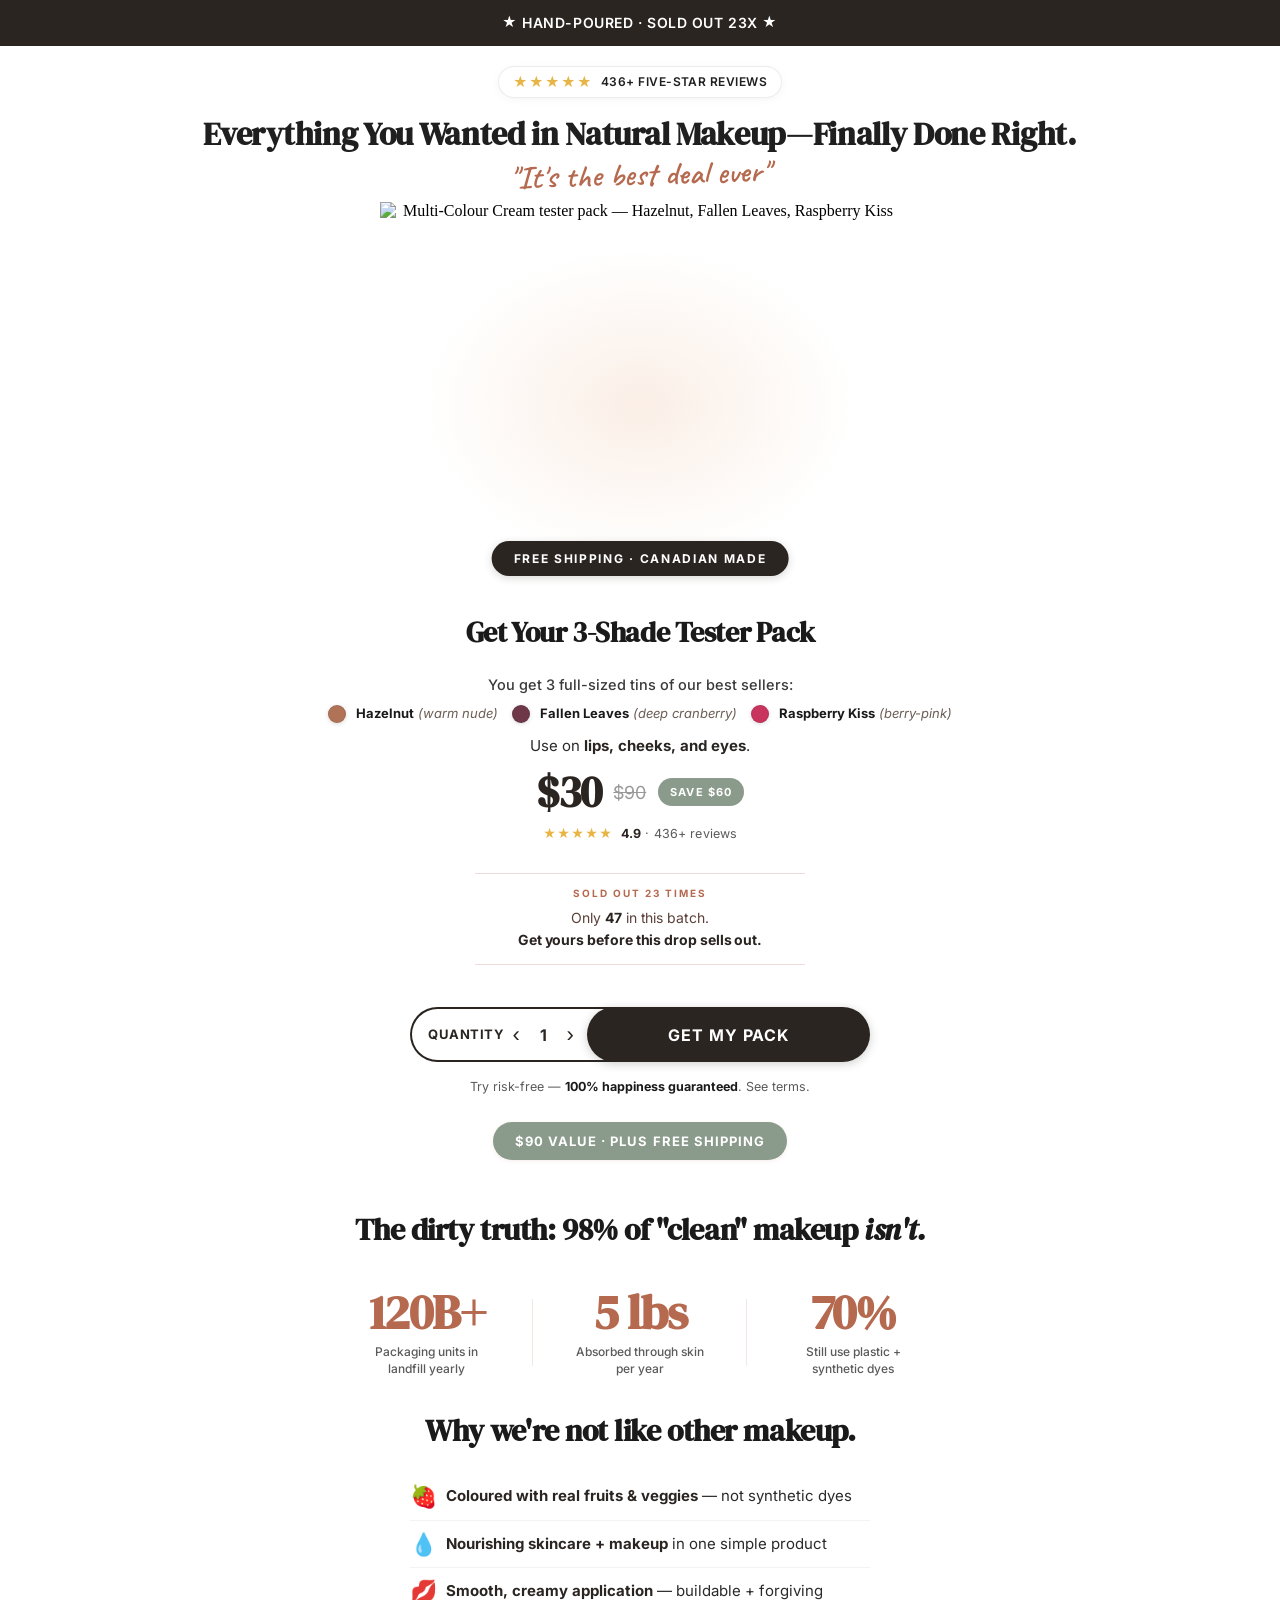
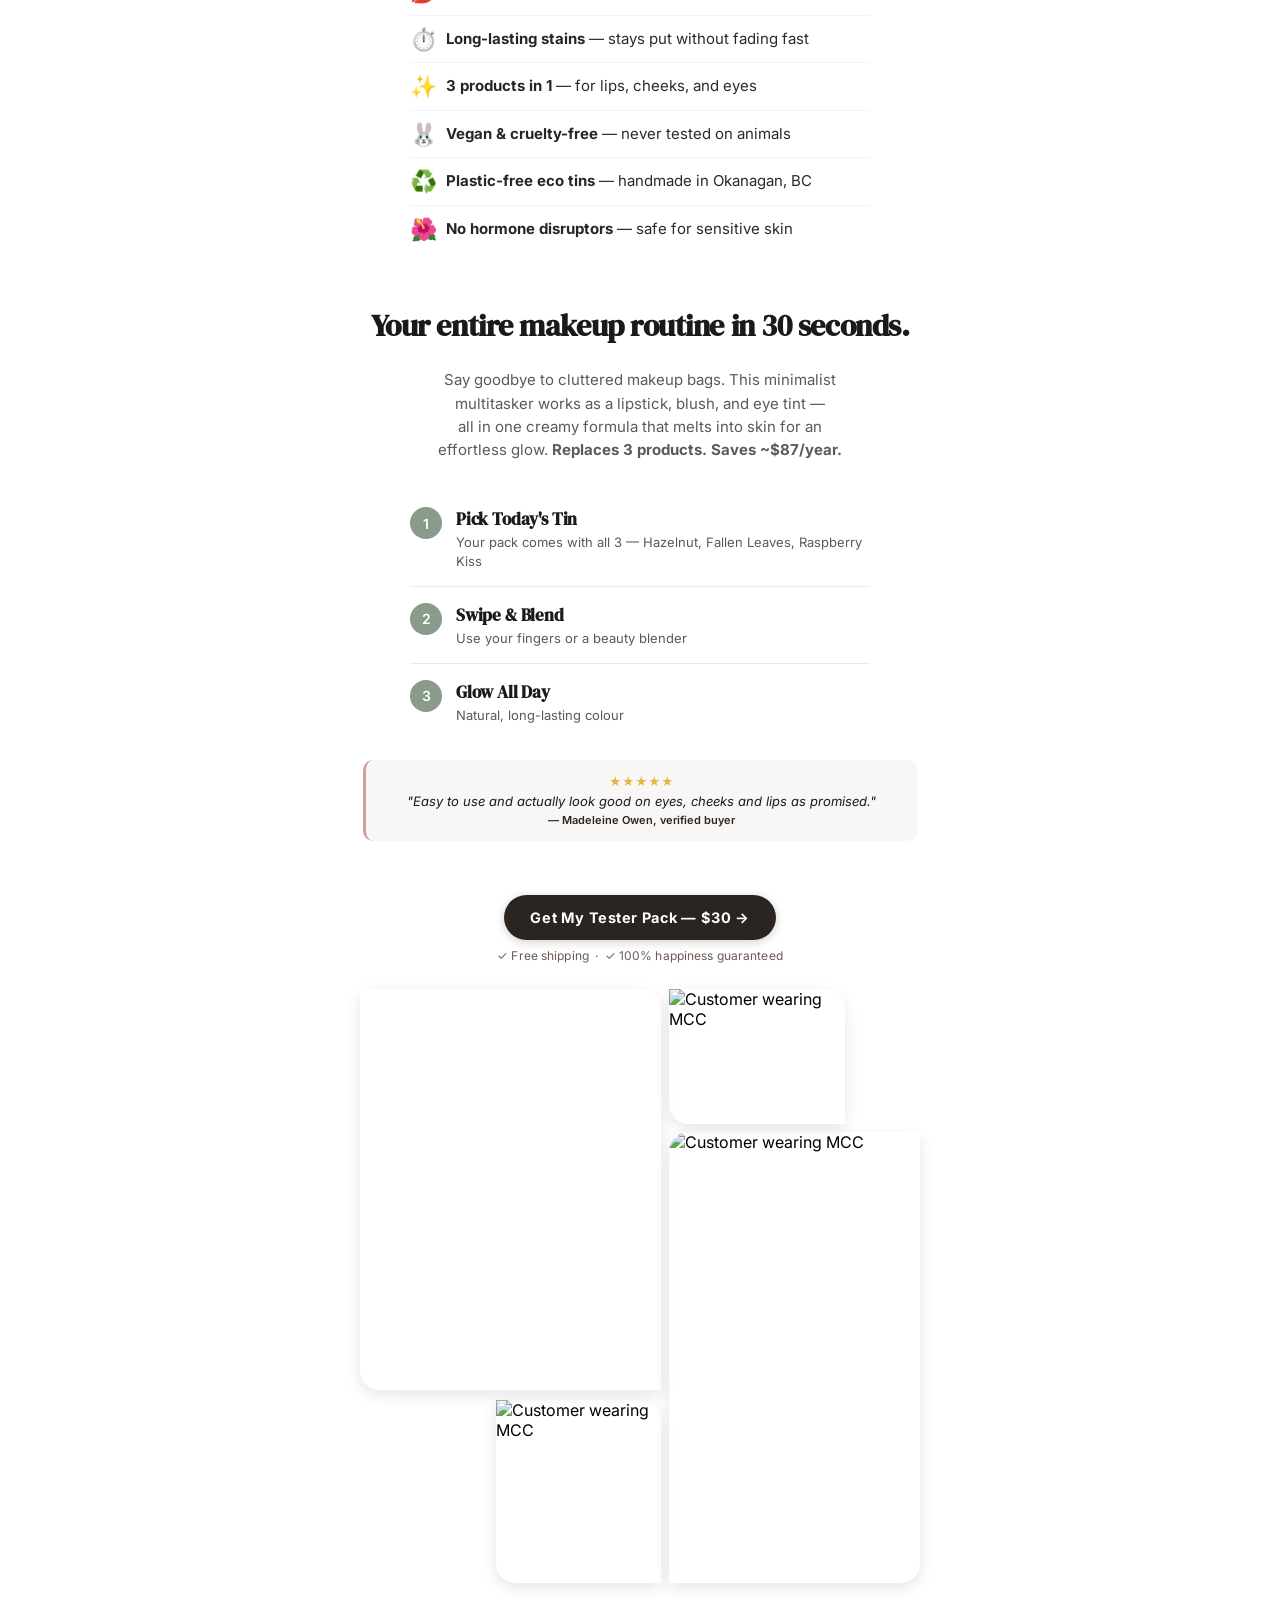
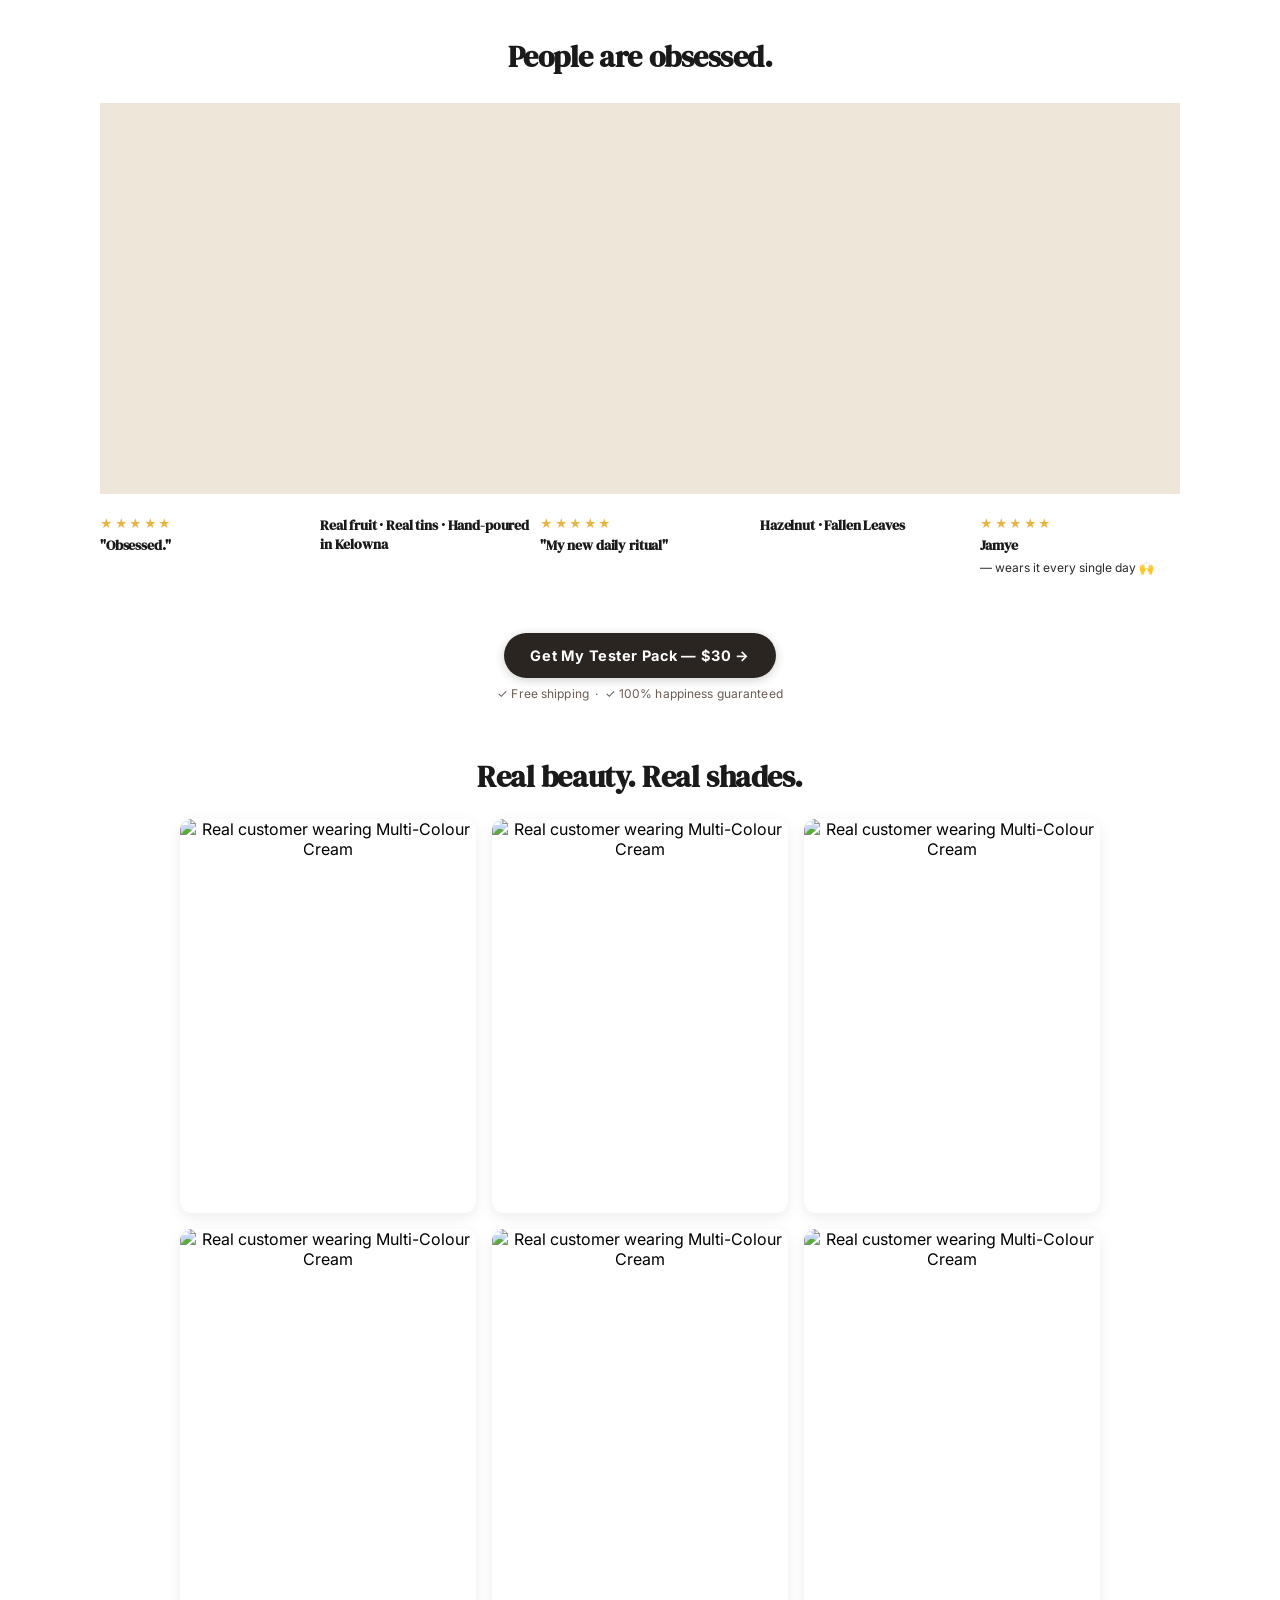
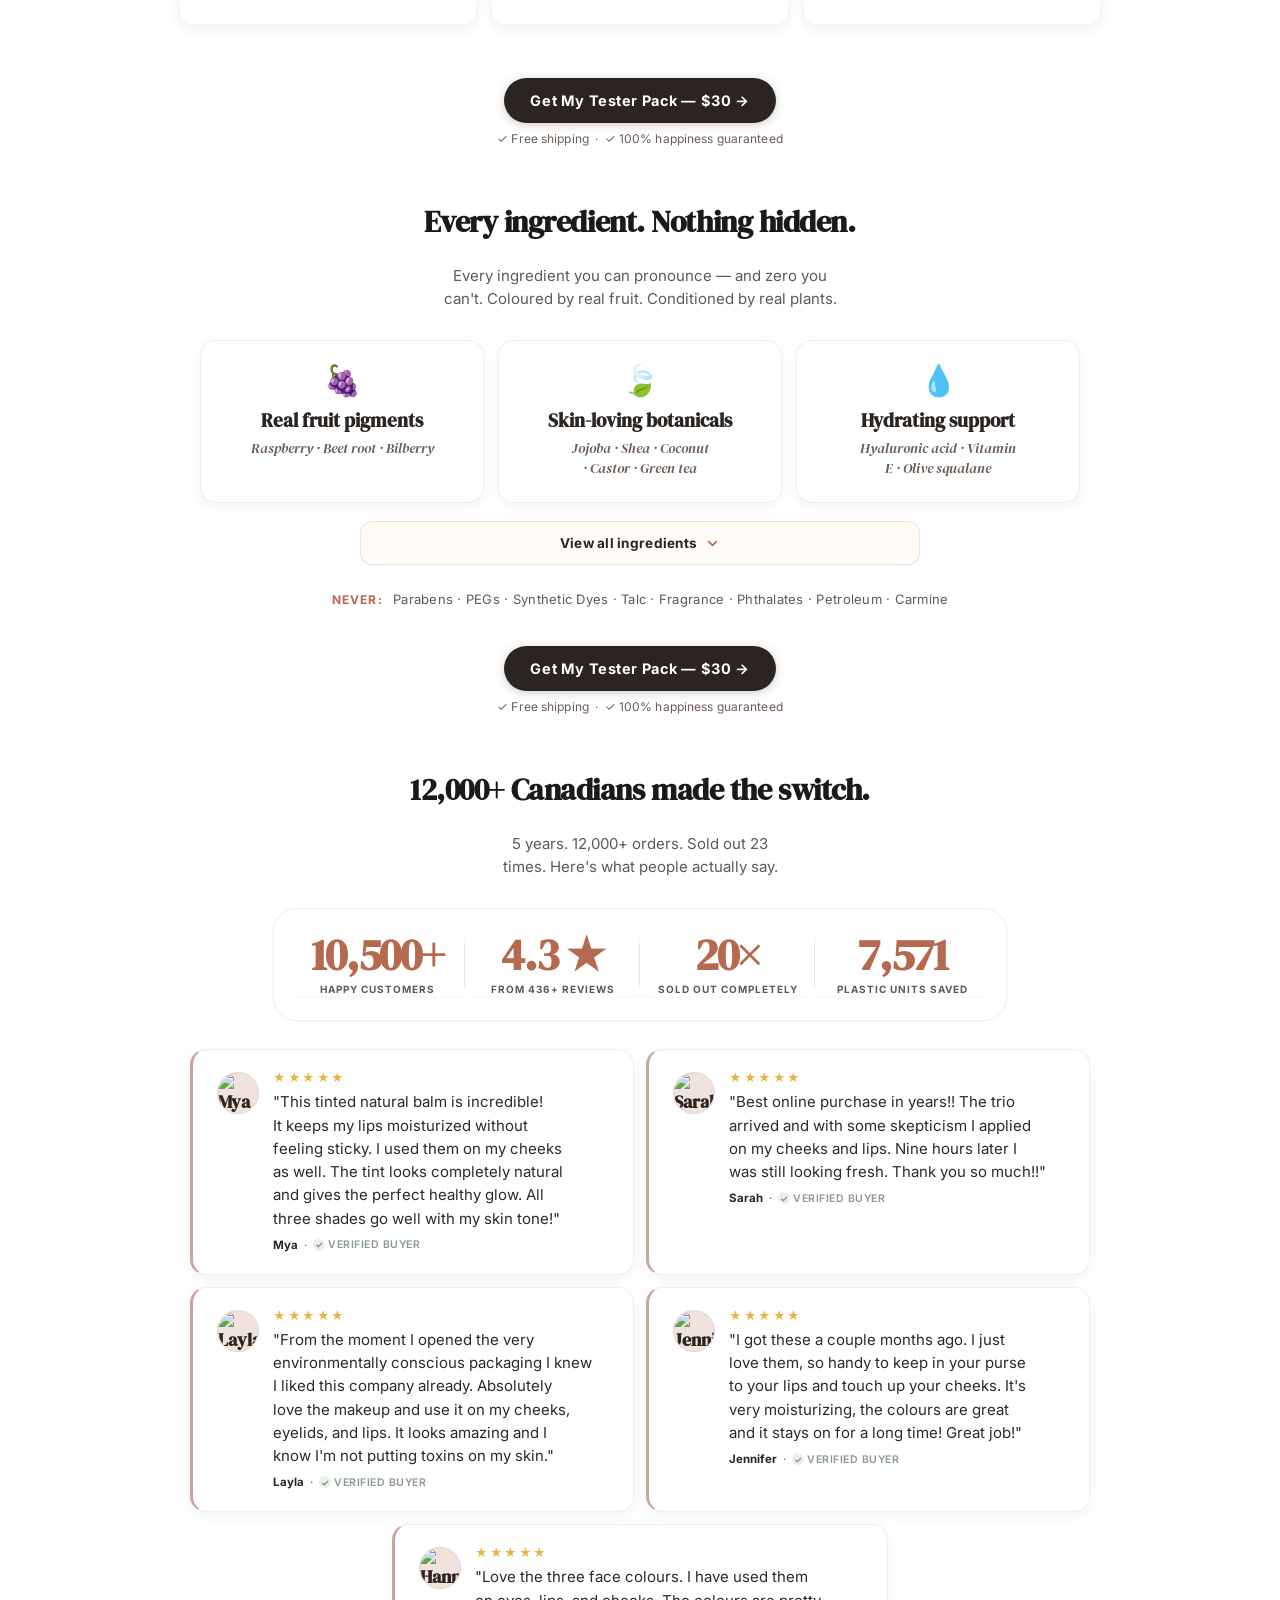
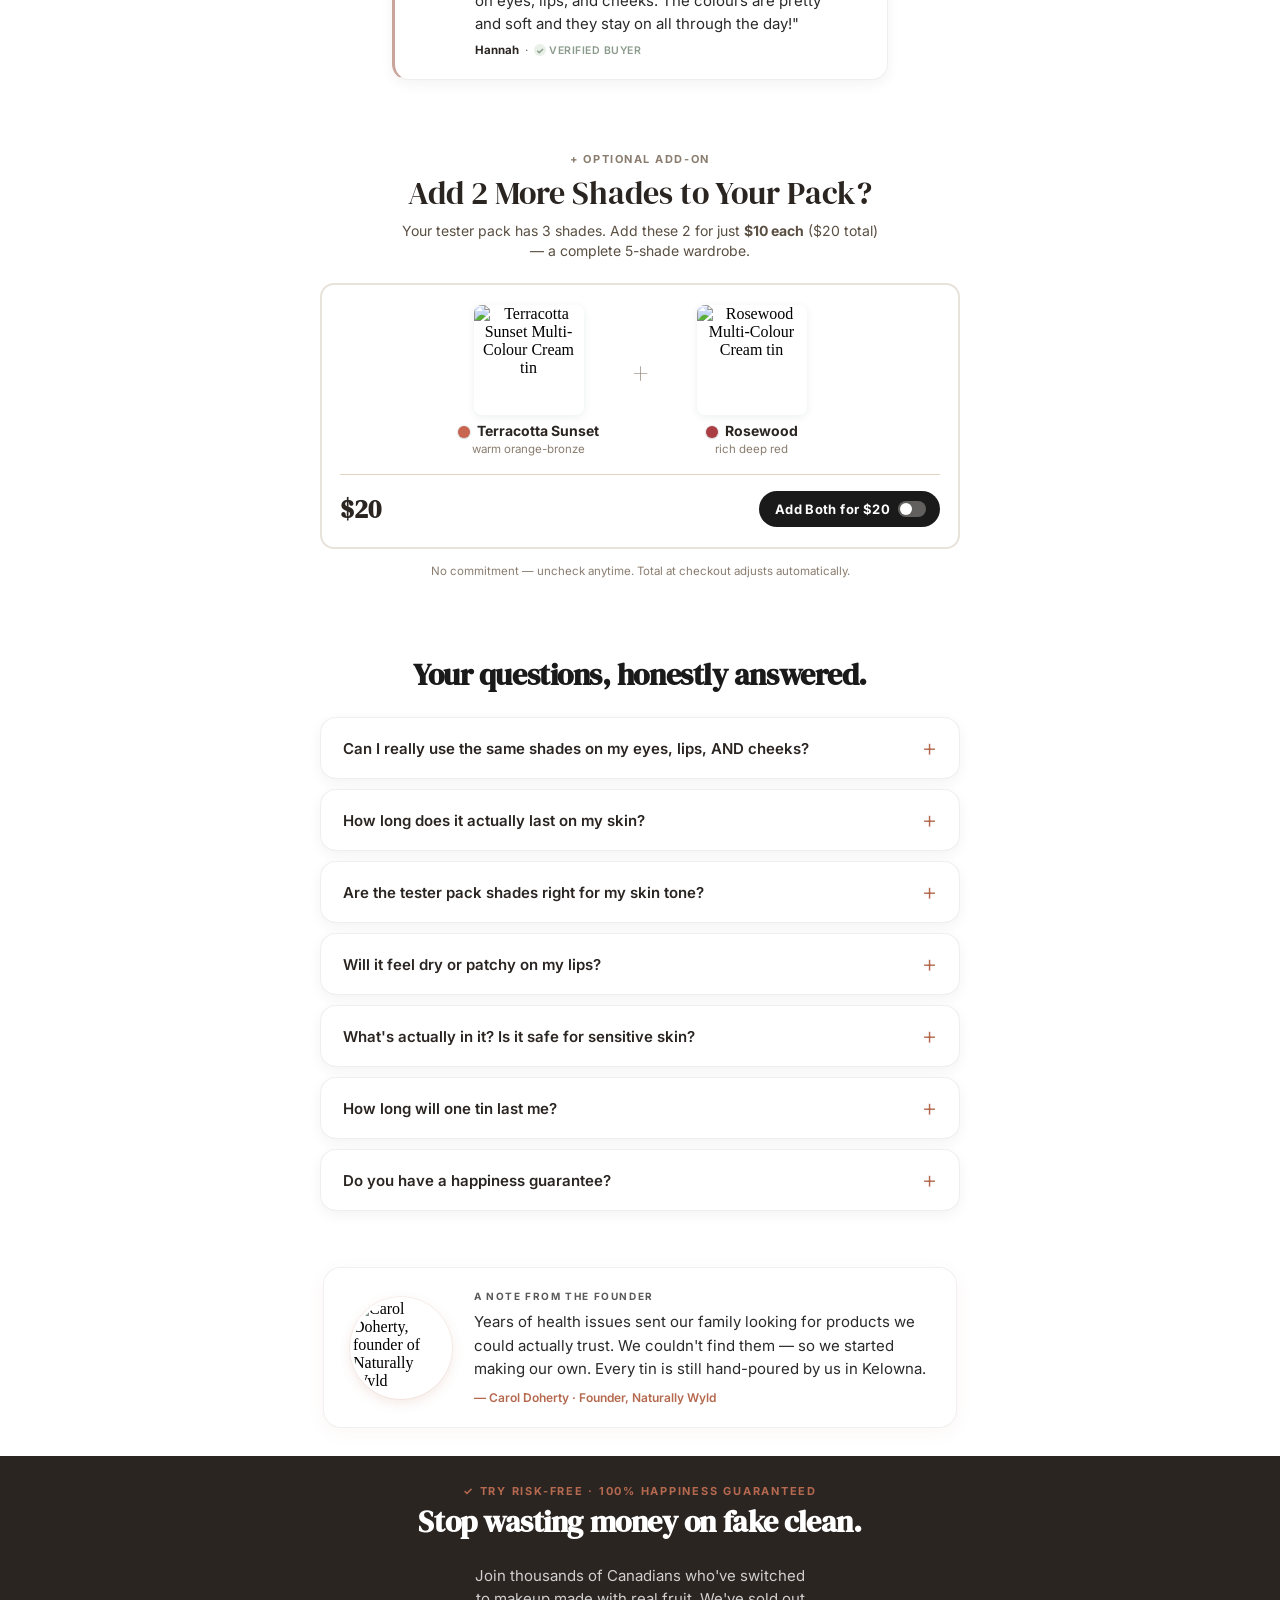
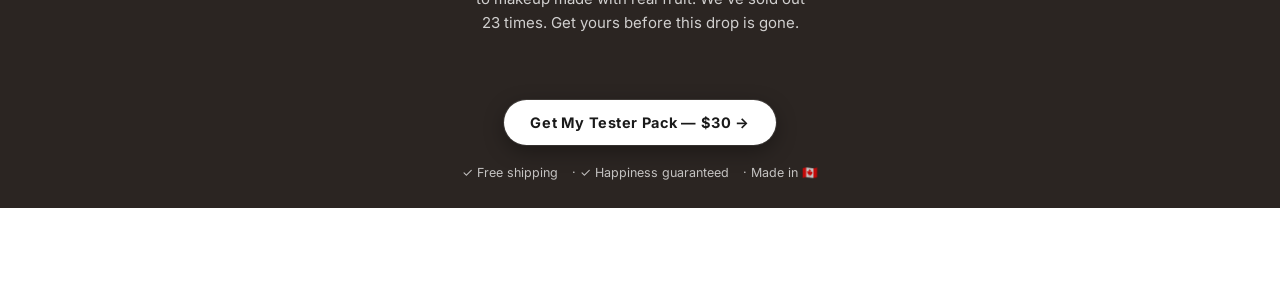
==== commit f61f093c: "LP6: hero image click scrolls to buy box" ====
--- a/index.html
+++ b/index.html
@@ -269,7 +269,7 @@
   <h1 class="lp6-hero-h1">Everything You Wanted in Natural Makeup—Finally Done Right.</h1>
   <div class="lp6-cursive-headline">"It's the best deal ever"</div>
 
-  <div class="lp6-hero-image-wrap">
+  <div class="lp6-hero-image-wrap" role="button" aria-label="Scroll to buy" tabindex="0" style="cursor:pointer" onclick="document.getElementById('lp6-buy').scrollIntoView({behavior:'smooth',block:'center'})" onkeydown="if(event.key==='Enter'||event.key===' '){event.preventDefault();document.getElementById('lp6-buy').scrollIntoView({behavior:'smooth',block:'center'})}">
     <img loading="eager" fetchpriority="high" src="https://cdn.shopify.com/s/files/1/0640/4977/4849/files/mcc-lp6-hero-photoreal.webp?v=1783294927" alt="Multi-Colour Cream tester pack — Hazelnut, Fallen Leaves, Raspberry Kiss" width="1170" height="912">
     <div class="lp6-on-image-overlay">
       <span class="lp6-on-image-overlay-pill">FREE SHIPPING · CANADIAN MADE</span>
@@ -287,7 +287,7 @@
     <p class="lp6-clear-line2">Use on <b>lips, cheeks, and eyes</b>.</p>
   </div>
 
-  <div class="lp6-buy-box">
+  <div class="lp6-buy-box" id="lp6-buy">
     <div class="lp6-buy-price-row">
       <span class="lp6-buy-price">$30</span>
       <span class="lp6-buy-was">$90</span>
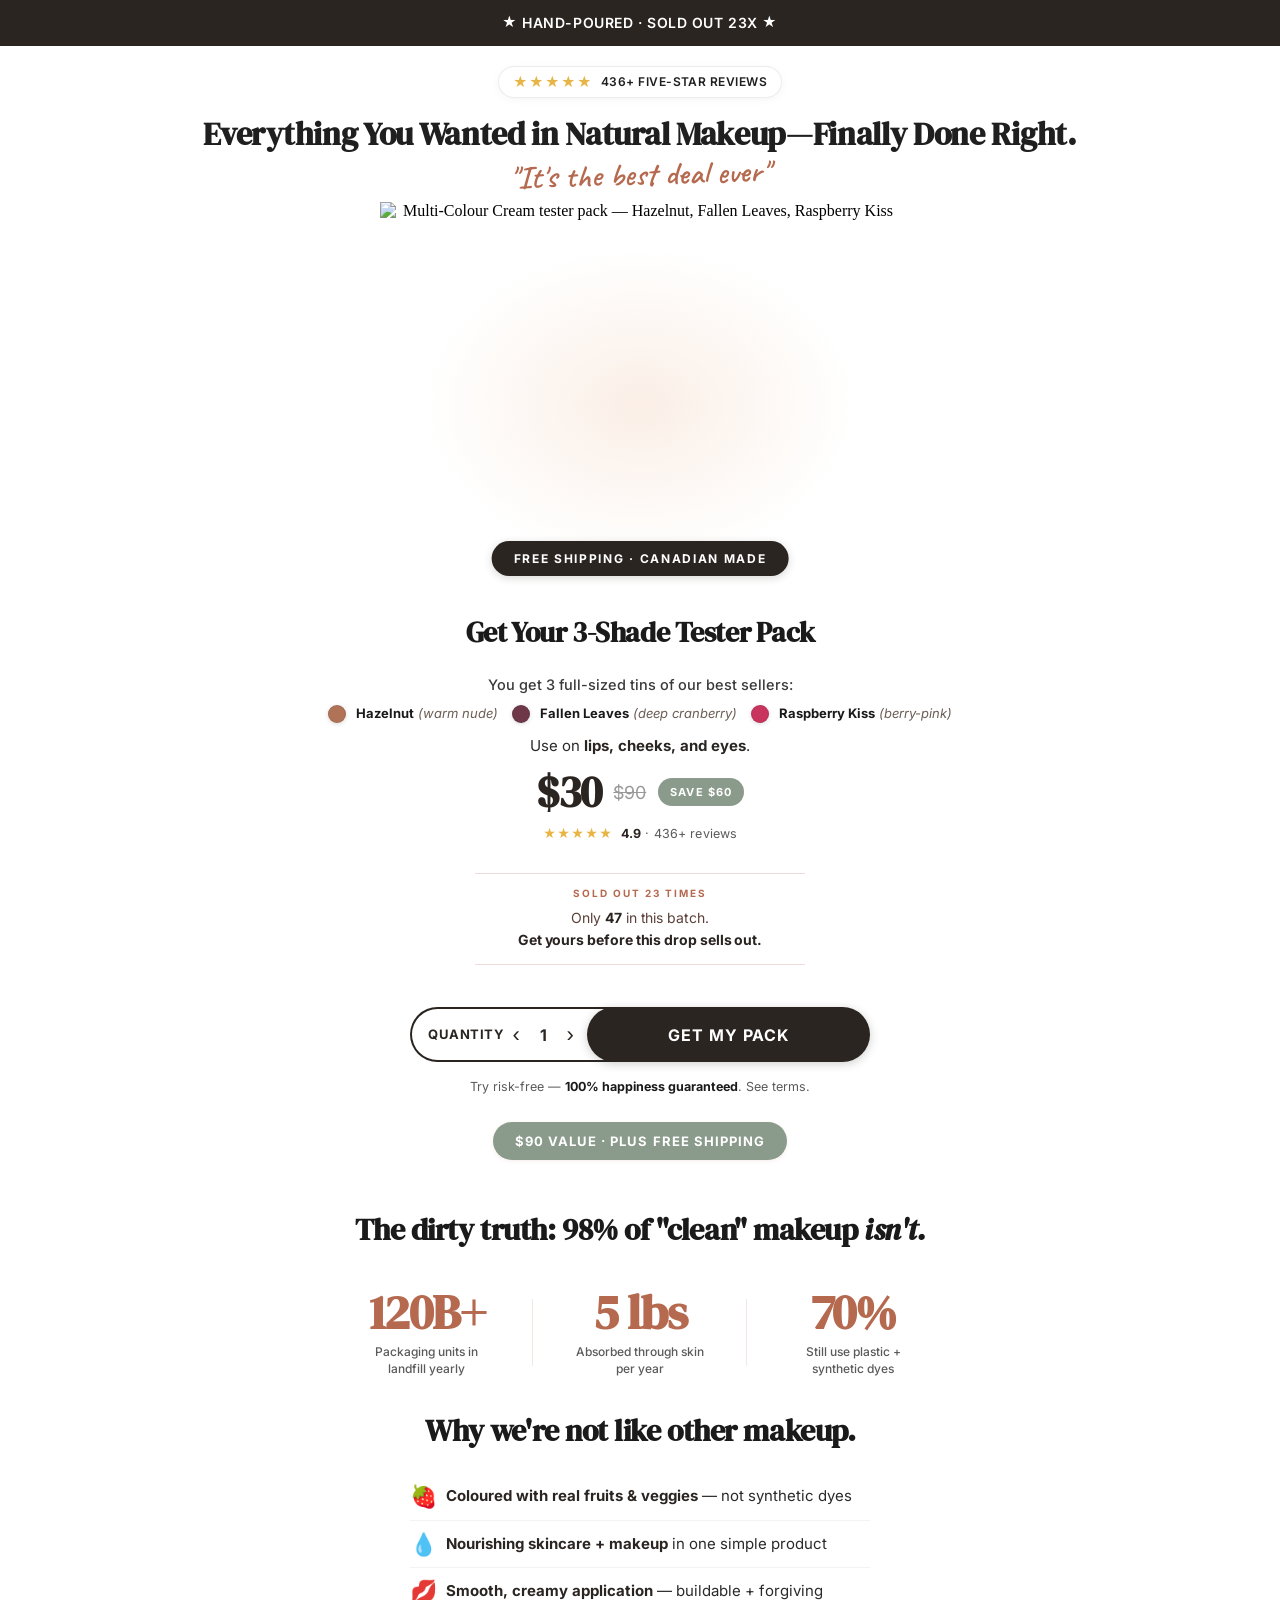
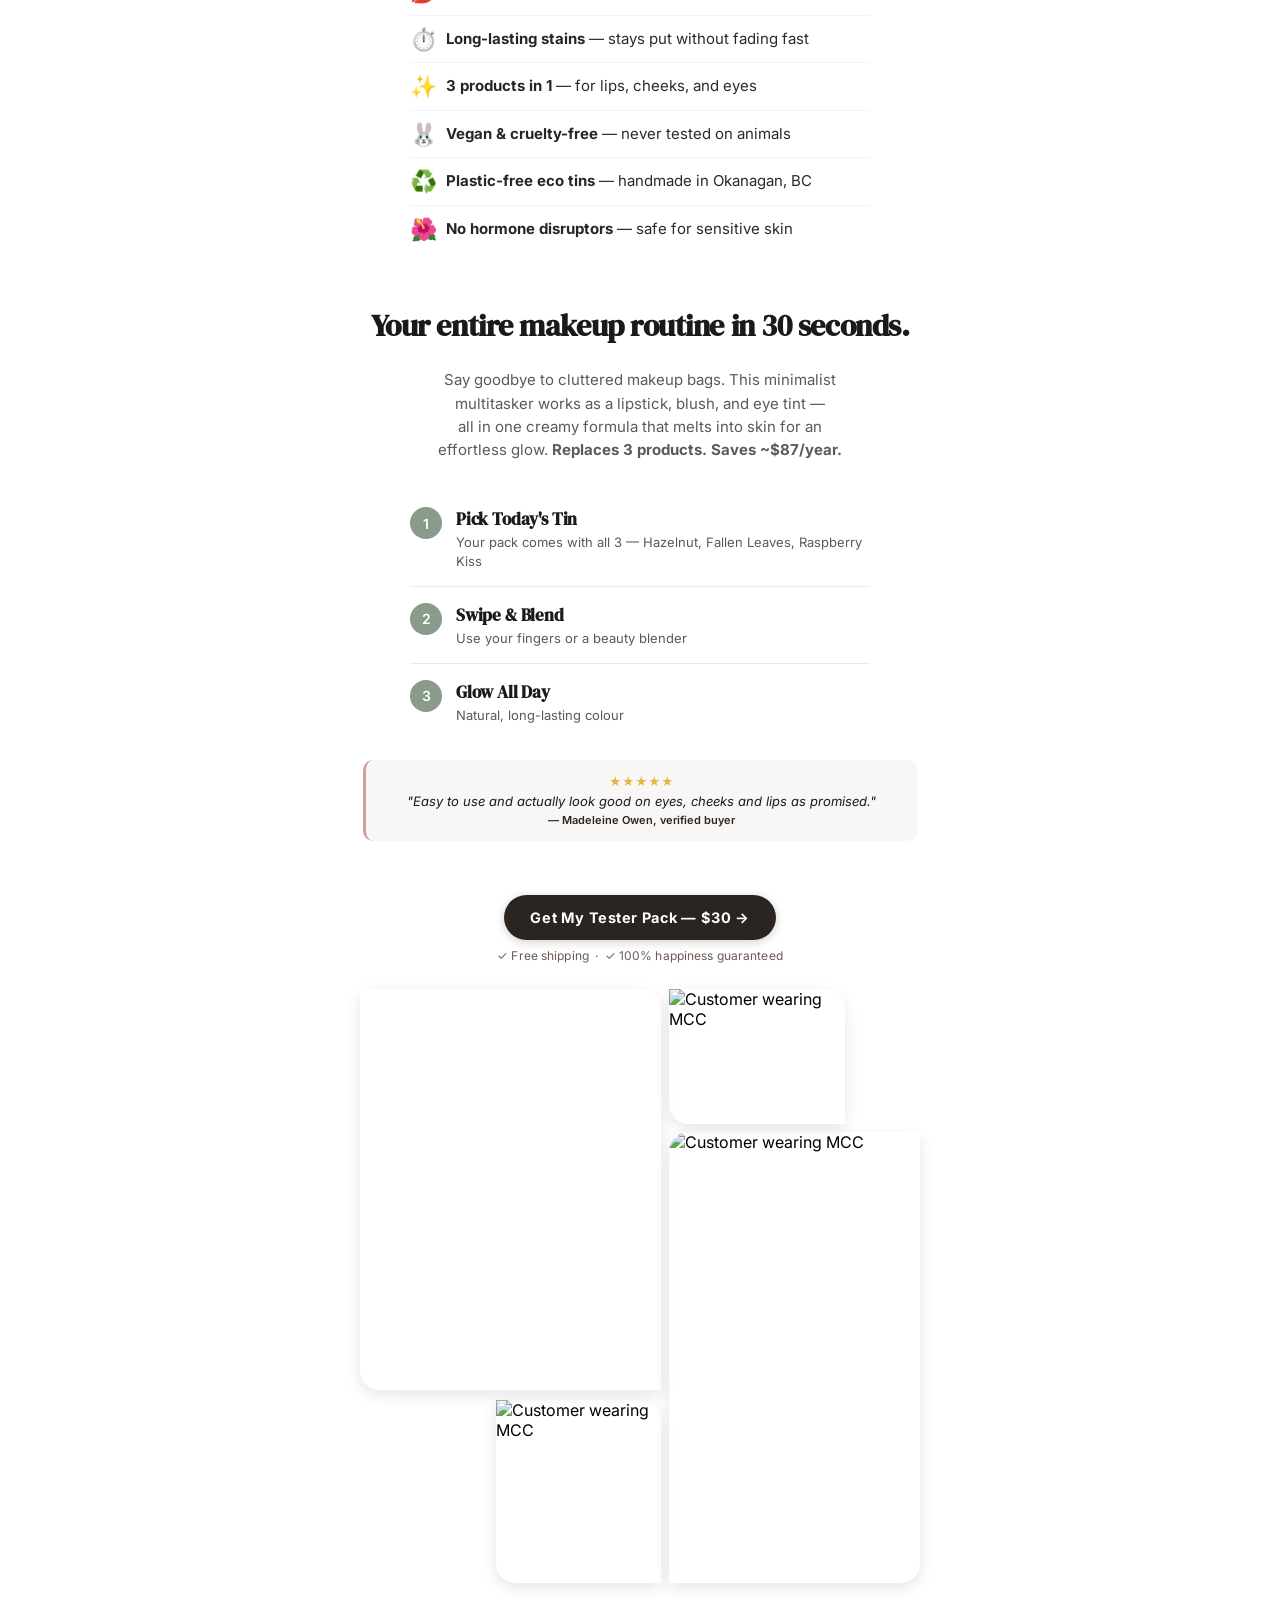
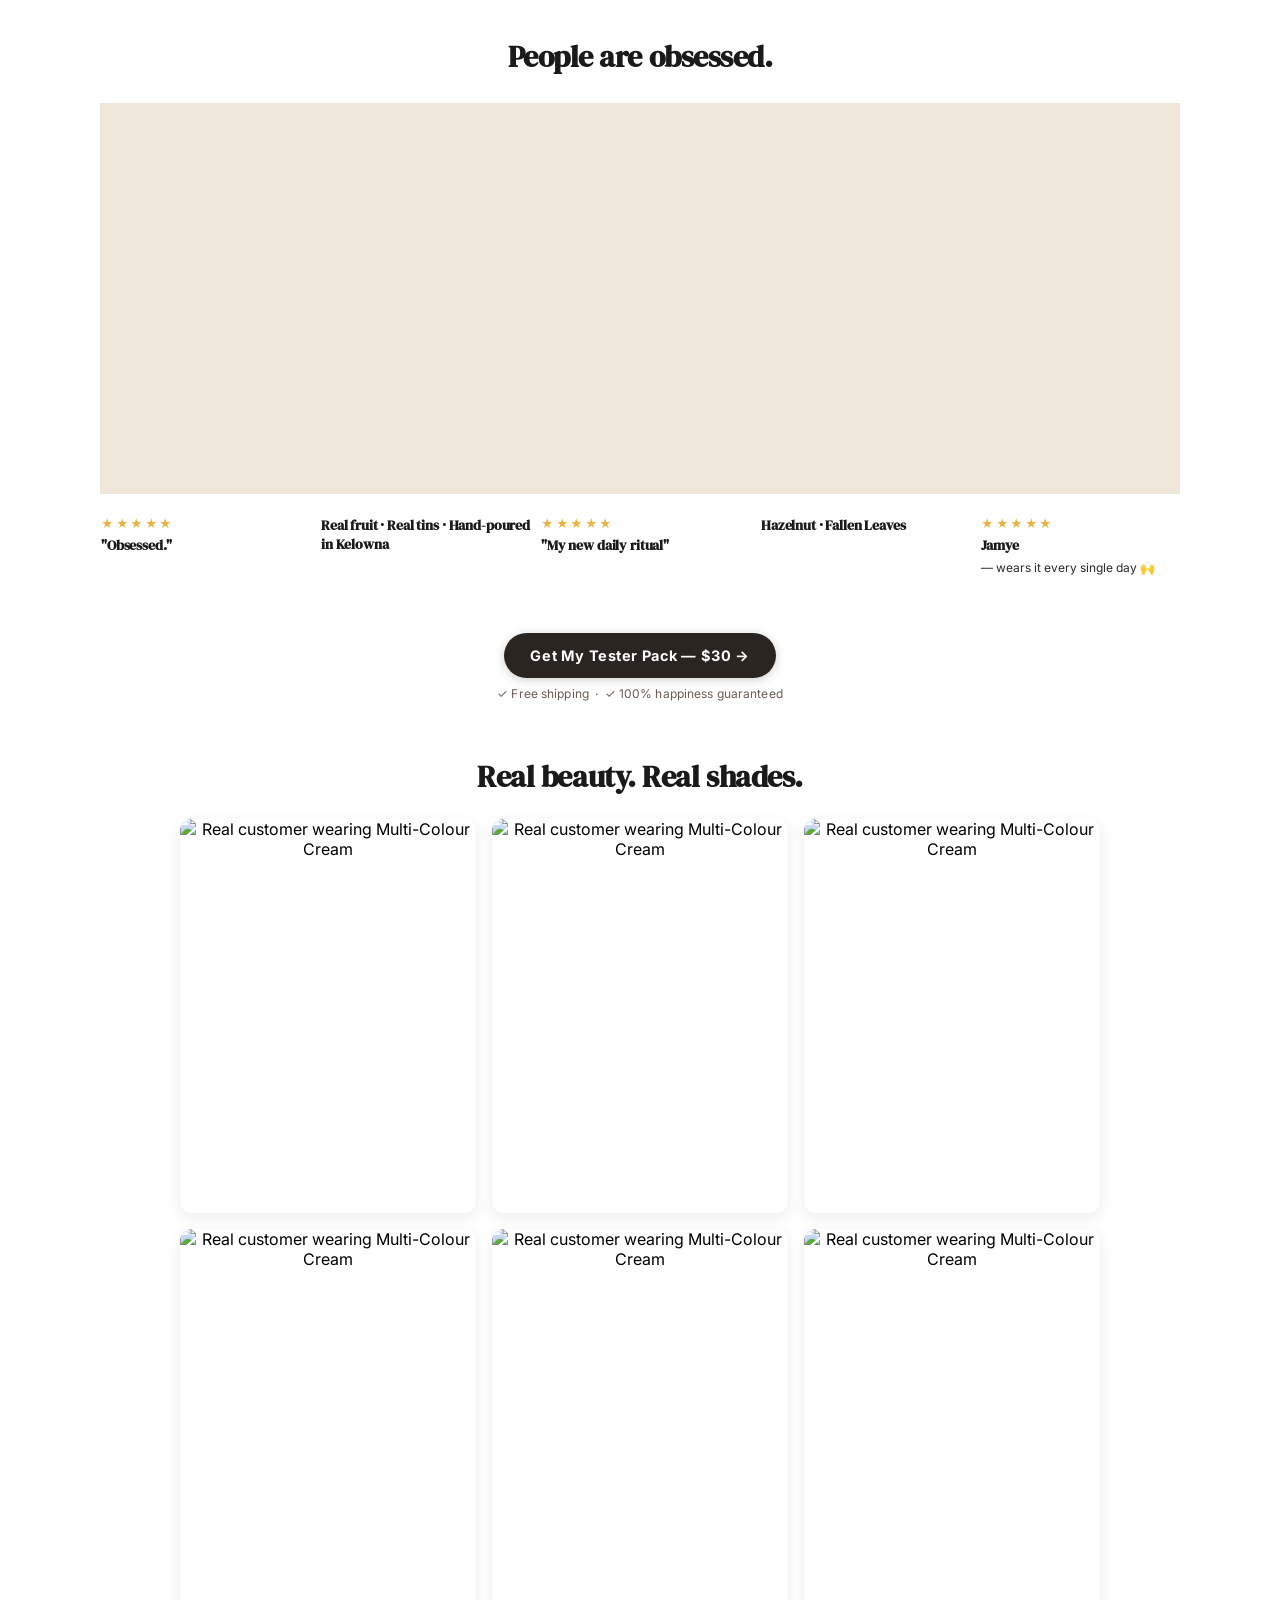
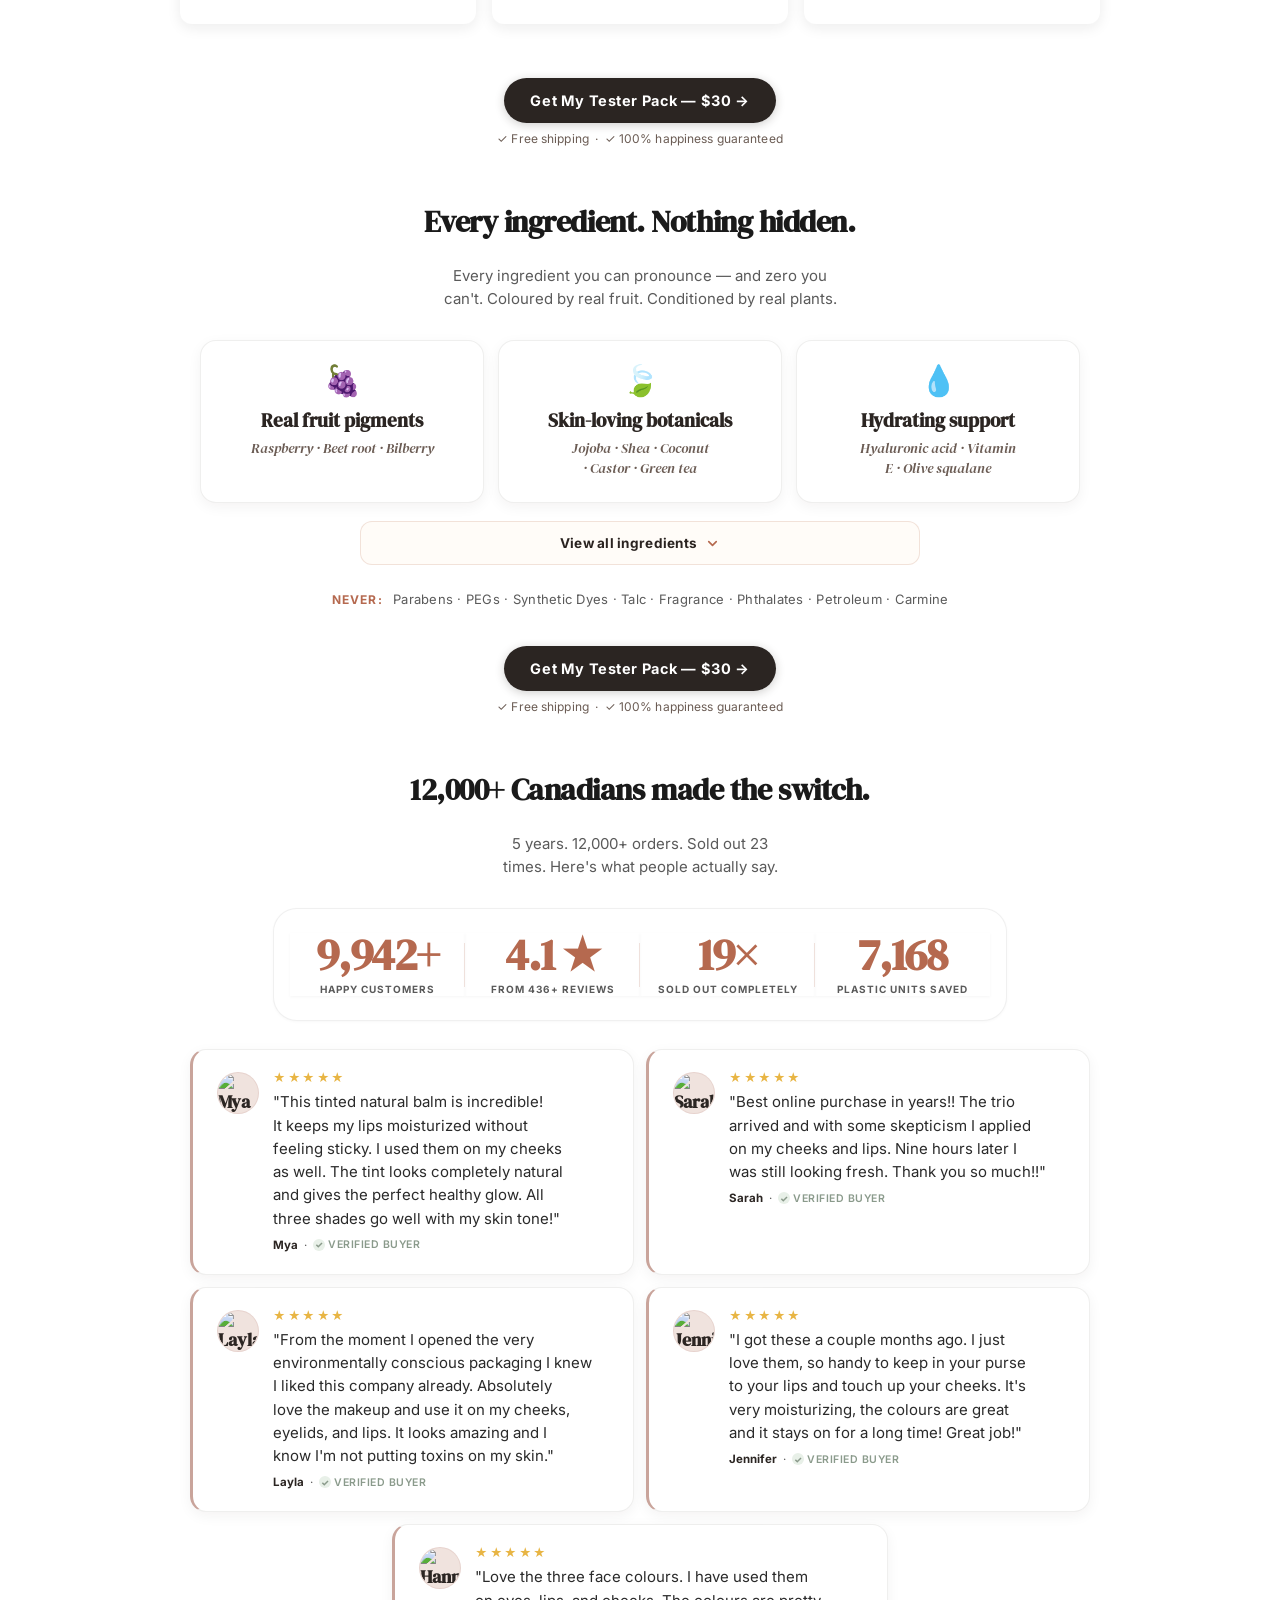
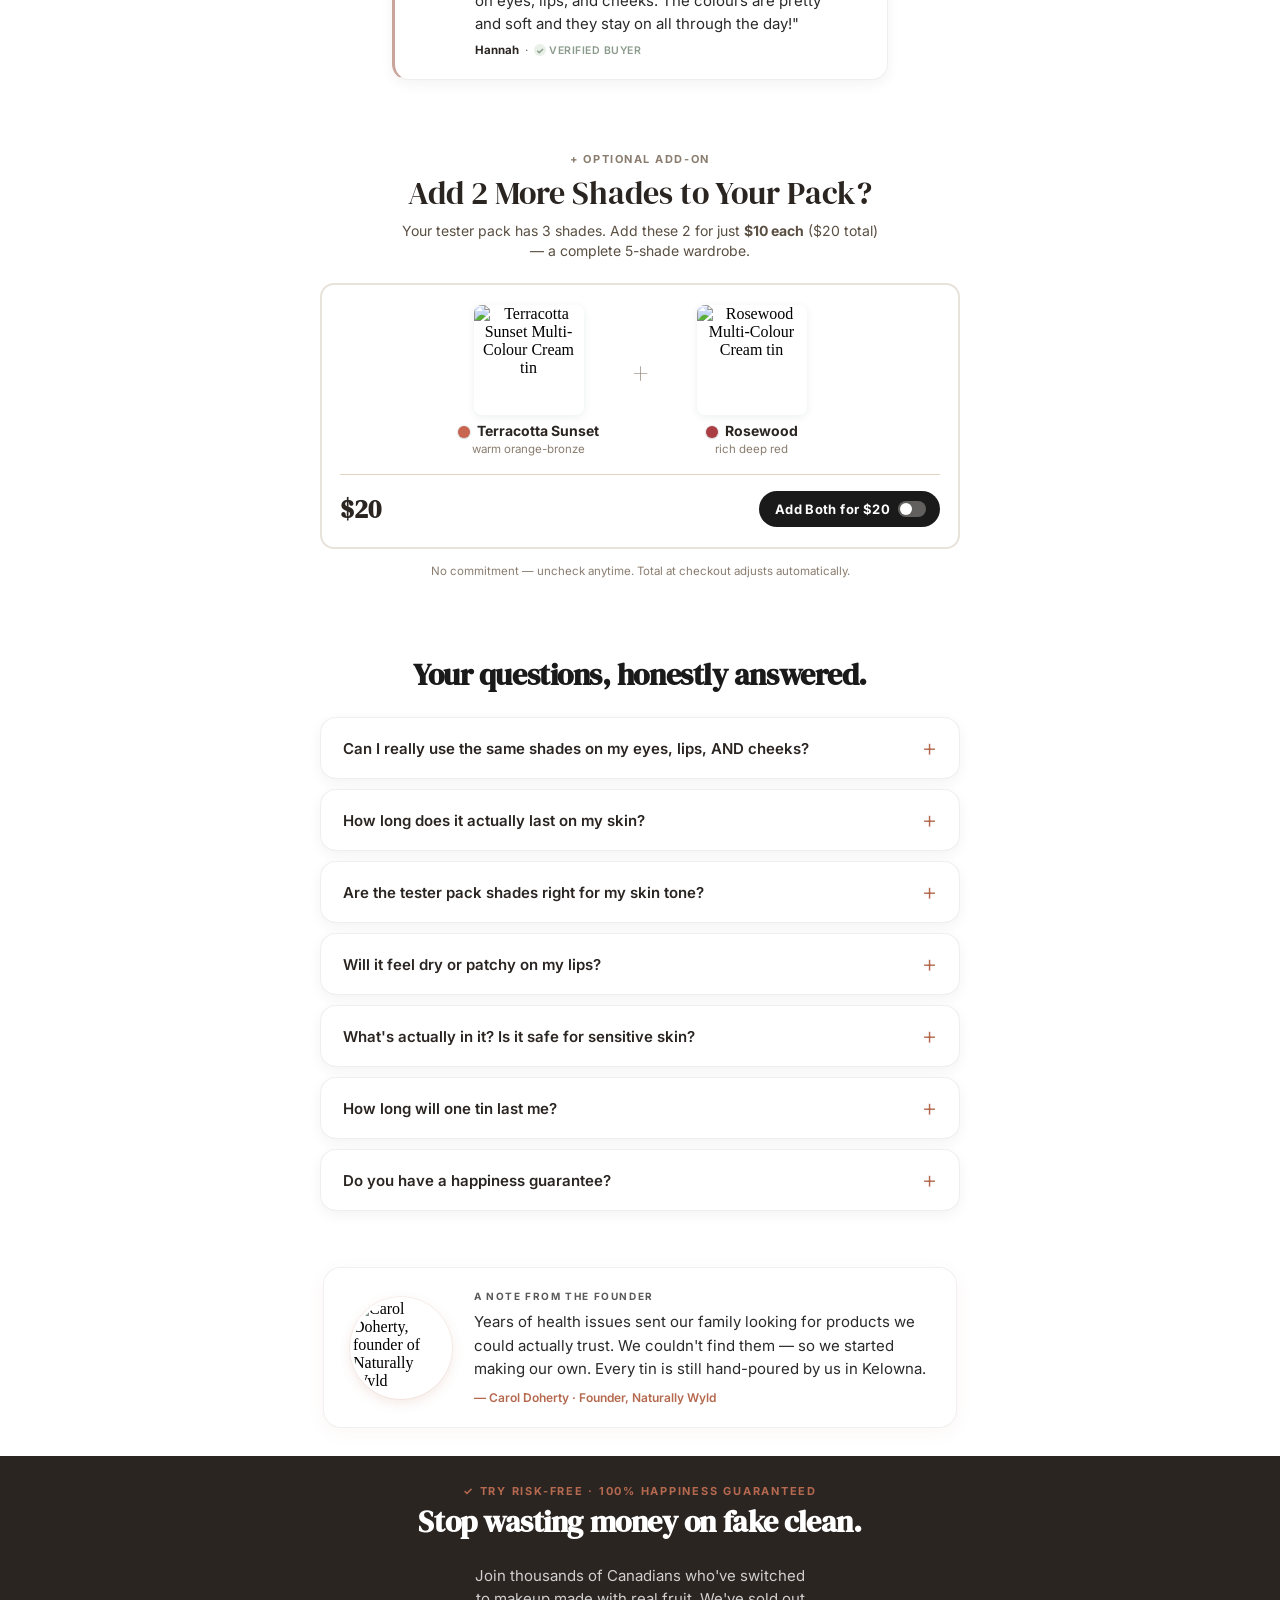
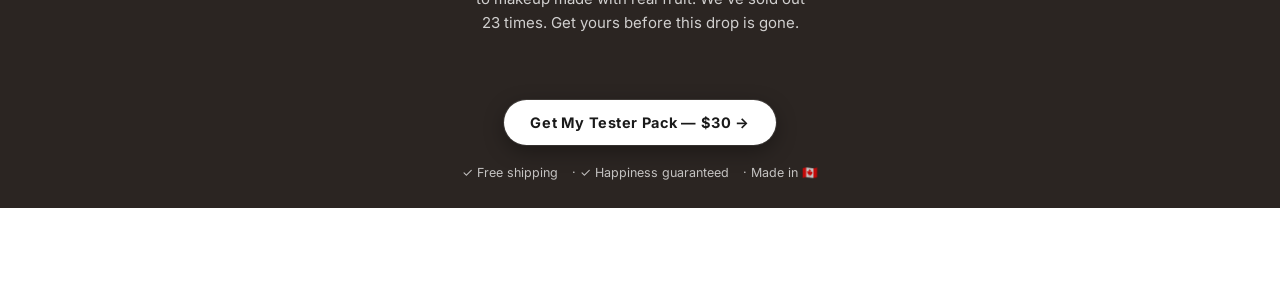
==== commit 46be1c88: "LP6: sticky ATC — tablet centering + narrow-mobile title clamp fixes" ====
--- a/index.html
+++ b/index.html
@@ -230,17 +230,36 @@
 
 <style id="lp6-palette-swap-2026-06-18">body .lp6-buy-cta,body .lp6-buy-cta.lp6-mspoon-atc,body .lp6-hiw-cta,body .lp6-mini-cta-btn,body .lp6-sticky-btn,body .lp6-final-cta a{background:#2B2522 !important;color:#FFFFFF !important;box-shadow:0 2px 10px rgba(43,37,34,0.22) !important}body .lp6-buy-cta:hover,body .lp6-buy-cta.lp6-mspoon-atc:hover,body .lp6-hiw-cta:hover,body .lp6-mini-cta-btn:hover,body .lp6-sticky-btn:hover{background:#1A1614 !important;color:#FFFFFF !important}body .lp6-buy-cta.lp6-mspoon-atc:hover{transform:none !important}body section[aria-label="Final call to action"] .lp6-hiw-cta,body .lp6-lp2.bg-wine .lp6-hiw-cta{background:#FFFFFF !important;color:#1A1A1A !important;box-shadow:0 6px 20px rgba(0,0,0,0.35),0 0 0 1px rgba(255,255,255,0.12) !important}body section[aria-label="Final call to action"] .lp6-hiw-cta:hover,body .lp6-lp2.bg-wine .lp6-hiw-cta:hover{background:#F5F0E8 !important;color:#1A1A1A !important}body .lp6-mspoon-qty{box-shadow:inset 0 0 0 2px #2B2522 !important;color:#2B2522 !important}body .lp6-mspoon-qty-btn,body .lp6-mspoon-qty-input,body .lp6-mspoon-qty-label{color:#2B2522 !important}body .lp6-buy-box .lp6-buy-save,body .lp6-buy-save,body .lp6-value-pill{background:#8A9A8B !important;color:#FFFFFF !important}body .lp6-hero-scarcity-pulse,body .lp6-hero-scarcity .lp6-hero-scarcity-pulse{background:#8A9A8B !important}body .lp6-on-image-overlay-pill{background:#2B2522 !important;color:#FFFFFF !important}body .lp6-shipping-deadline{color:#5A5A5A !important}body .lp6-shipping-deadline strong{color:#B5694F !important;text-decoration:underline !important;text-underline-offset:3px !important;text-decoration-thickness:1px !important}body .lp6-announcement-bar{background:#2B2522 !important;color:#FFFFFF !important;border-bottom:none !important}body .lp6-bar-item{color:#FFFFFF !important}body .lp6-bar-star{display:inline-block !important;position:relative !important;top:-1px !important;line-height:1 !important}body .lp6-sticky-cta{background:#FFFFFF !important;border-top:1px solid rgba(43,37,34,0.10) !important;box-shadow:0 -6px 24px rgba(0,0,0,0.08) !important}body .lp6-sticky-title{color:#2B2522 !important}body .lp6-sticky-stars{color:#E8B544 !important}body .lp6-sticky-reviews{color:rgba(43,37,34,0.65) !important}body .lp6-sticky-btn{background:#2B2522 !important;color:#FFFFFF !important;font-weight:700 !important;padding:14px 26px !important;border-radius:100px !important;text-transform:uppercase !important;letter-spacing:0.06em !important;box-shadow:0 4px 14px rgba(43,37,34,0.22) !important;animation:lp6-sticky-pulse 4s ease-in-out infinite !important;transform-origin:center !important}body .lp6-sticky-btn:hover{background:#1A1614 !important;color:#FFFFFF !important;animation:none !important}@keyframes lp6-sticky-pulse{0%,100%{transform:scale(1)}50%{transform:scale(1.03)}}@media (prefers-reduced-motion:reduce){body .lp6-sticky-btn{animation:none !important}}body .lp6-sticky-btn .lp6-sticky-btn-price{color:#FFFFFF !important;opacity:1 !important;margin-left:10px !important;font-weight:700 !important}body .lp6-diff-list li b,body .lp6-ing-theme-title,body .lp6-ing-fulllist-h,body .lp6-faq-q,body .lp6-clear-line2 b,body .lp6-buy-price-row .lp6-buy-price{color:#2B2522 !important}body .lp6-pain-stats-v3 .lp6-stat-number,body .lp6-sp-stat-num,body .lp6-stat-number{color:#B5694F !important}body .lp6-h2 em,body .lp6-lp2-h2 em{color:inherit !important}body .lp6-ing-never-line b{color:#B5694F !important}body .lp6-hero-scarcity-text strong,body .lp6-shipping-deadline strong{color:#B5694F !important}body .lp6-hiw-num{background:#8A9A8B !important;color:#FFFFFF !important;border-color:#8A9A8B !important}body .lp6-sp-review,body .lp6-hiw-testimonial{border-left:3px solid #C9A49B !important}body .lp6-sp-avatar{background:#F0E3DE !important;color:#2B2522 !important;border-color:rgba(201,164,155,0.25) !important}body .lp6-hiw-attribution,body .lp6-sp-review-name b{color:#2B2522 !important}body section[aria-label="Final call to action"]{background:#2B2522 !important}body section[aria-label="Final call to action"] .lp6-final-warning{color:#B5694F !important}@media (min-width:601px){body .lp6-hero{padding-top:6px !important}body .lp6-stars-pill-wrap{padding-top:8px !important}body .lp6-hero-h1{margin-top:0 !important;margin-bottom:4px !important}body .lp6-cursive-headline{margin-top:2px !important;margin-bottom:10px !important}body .lp6-hero-image-wrap{margin-top:4px !important;margin-bottom:4px !important}body .lp6-hero-image-wrap{position:relative !important}body .lp6-on-image-overlay{position:absolute !important;left:50% !important;bottom:32px !important;transform:translateX(-50%) !important;z-index:5 !important;text-align:center !important;width:max-content !important;max-width:90% !important;margin:0 !important}body .lp6-on-image-overlay-pill{display:inline-block !important;font-family:'Inter',-apple-system,BlinkMacSystemFont,'Noto Sans',Arial,sans-serif !important;font-size:12px !important;font-weight:700 !important;letter-spacing:0.14em !important;text-transform:uppercase !important;padding:10px 22px !important;border-radius:24px !important;text-decoration:none !important;white-space:nowrap !important;box-shadow:0 2px 8px rgba(43,37,34,0.18) !important}body .lp6-offer-row{display:none !important}body .lp6-hiw-grid{display:block !important;max-width:720px !important;margin:0 auto !important;padding:0 16px !important}body .lp6-hiw-content{text-align:center;max-width:620px;margin:0 auto 24px}body .lp6-hiw-steps{max-width:460px;margin:20px auto;text-align:left}body .lp6-hiw-testimonial{max-width:520px;margin:18px auto}body .lp6-hiw-media{max-width:560px;margin:20px auto 0 !important}body .lp6-hiw-collage{max-width:560px;margin:0 auto}body .lp6-vids-marquee{max-width:1080px !important;width:auto !important;margin-left:auto !important;margin-right:auto !important;left:auto !important;right:auto !important;padding:12px 0 !important;border-radius:18px;overflow:hidden !important}body .lp6-sp-reviews .lp6-sp-review:last-child:nth-child(odd){grid-column:1 / -1 !important;max-width:calc(50% - 6px) !important;margin-left:auto !important;margin-right:auto !important}body .lp6-lp2-sub,body .lp6-hiw-headline,body .lp6-hiw-content .lp6-lp2-sub{text-align:center !important}}@media (min-width:768px) and (max-width:1024px){body .lp6-sticky-cta{padding-left:max(16px,calc((100vw - 720px) / 2)) !important;padding-right:max(16px,calc((100vw - 720px) / 2)) !important}}.ex-overlay{position:fixed;inset:0;background:rgba(20,15,12,0.72);backdrop-filter:blur(6px);-webkit-backdrop-filter:blur(6px);z-index:99998;display:none;align-items:center;justify-content:center;padding:12px;animation:exFadeIn 0.25s ease}.ex-overlay.is-visible{display:flex}@keyframes exFadeIn{from{opacity:0}to{opacity:1}}.ex-card{background:#FFFFFF;border-radius:20px;width:100%;max-width:420px;max-height:94vh;overflow-y:auto;padding:26px 22px 22px;position:relative;box-shadow:0 30px 72px rgba(0,0,0,0.38),0 2px 8px rgba(0,0,0,0.12);animation:exSlideUp 0.4s cubic-bezier(0.22,0.61,0.36,1);font-family:'Inter',-apple-system,BlinkMacSystemFont,'Noto Sans',Arial,sans-serif}@keyframes exSlideUp{from{opacity:0;transform:translateY(30px) scale(0.96)}to{opacity:1;transform:none}}.ex-close{position:absolute;top:10px;right:10px;background:transparent;border:none;width:36px;height:36px;border-radius:50%;display:flex;align-items:center;justify-content:center;cursor:pointer;color:#8a7d6f;font-size:24px;line-height:1;transition:background 0.15s;z-index:2}.ex-close:hover,.ex-close:active{background:#F5F0E8;color:#2A2320}.ex-eyebrow-line{font-size:12px;color:#8a7d6f;text-align:center;letter-spacing:0.02em;font-style:italic;margin-bottom:8px}.ex-badge{display:block;background:linear-gradient(135deg,#B5694F 0%,#8B3548 100%);color:#FFFFFF;font-size:10px;font-weight:700;letter-spacing:0.16em;text-transform:uppercase;padding:6px 12px;border-radius:20px;margin:0 auto 10px;width:fit-content;box-shadow:0 4px 12px rgba(181,105,79,0.28)}.ex-headline{font-family:'DM Serif Display',Georgia,'Times New Roman',Arial,sans-serif;font-size:26px;line-height:1.12;color:#1A1614;text-align:center;margin:0 0 8px;letter-spacing:-0.01em}.ex-headline .ex-price{color:#B5694F;font-style:italic}.ex-trust{list-style:none;display:flex;justify-content:center;flex-wrap:wrap;gap:4px 10px;padding:0;margin:0 0 12px;font-size:11px;color:#5A4038;letter-spacing:0.01em}.ex-trust li{display:inline-flex;align-items:center;gap:3px}.ex-trust li+li::before{content:"·";color:#C9A090;margin-right:8px;font-weight:700}.ex-star{color:#D4A73C;font-size:13px;line-height:1}.ex-subhead{font-size:14px;color:#5A4038;text-align:center;line-height:1.45;margin:0 0 14px}.ex-subhead b{color:#1A1614;font-weight:700}.ex-shades{display:grid;grid-template-columns:repeat(5,1fr);gap:12px 6px;margin:0 0 14px}.ex-shade{display:flex;flex-direction:column;align-items:center;gap:5px;padding:4px 2px 6px;border:none;background:transparent;cursor:pointer;transition:transform 0.18s cubic-bezier(0.34,1.56,0.64,1),opacity 0.15s;font-family:inherit;font-size:10px;color:#2A2320;text-align:center;line-height:1.2;letter-spacing:0;position:relative}.ex-shade:active{transform:scale(0.94)}.ex-shade[disabled]{opacity:0.28;cursor:not-allowed}.ex-shade[disabled]:active{transform:none}.ex-shade.is-selected .ex-tin{box-shadow:0 0 0 3px #B5694F,0 4px 12px rgba(181,105,79,0.28);transform:scale(1.05)}.ex-shade.is-selected .ex-shade-name{color:#B5694F;font-weight:700}.ex-shade.is-selected .ex-tin::after{content:"✓";position:absolute;top:-6px;right:-6px;width:20px;height:20px;border-radius:50%;background:#B5694F;color:#FFFFFF;font-size:12px;font-weight:700;display:flex;align-items:center;justify-content:center;box-shadow:0 2px 6px rgba(0,0,0,0.22)}.ex-tin{width:52px;height:52px;border-radius:50%;background-size:cover;background-position:center;background-color:#F5F0E8;position:relative;flex-shrink:0;box-shadow:0 0 0 1px rgba(0,0,0,0.06),0 2px 6px rgba(0,0,0,0.12);transition:box-shadow 0.2s,transform 0.2s}.ex-shade-name{font-weight:500;font-size:10px;max-width:66px;color:#4A3D34;transition:color 0.15s}.ex-cta{display:block;width:100%;background:linear-gradient(135deg,#B5694F 0%,#8B3548 100%);color:#FFFFFF;border:none;padding:16px 20px;border-radius:30px;font-family:inherit;font-size:15px;font-weight:700;letter-spacing:0.02em;cursor:pointer;transition:transform 0.15s,box-shadow 0.15s,opacity 0.15s;box-shadow:0 6px 20px rgba(181,105,79,0.32)}.ex-cta:hover{transform:translateY(-1px);box-shadow:0 8px 24px rgba(181,105,79,0.4)}.ex-cta:active{transform:translateY(0)}.ex-cta[disabled]{background:#E5DFD7;color:#A89C8E;cursor:not-allowed;box-shadow:none;transform:none}.ex-cta[disabled]:hover{transform:none;box-shadow:none}.ex-footnote{text-align:center;font-size:11.5px;color:#8a7d6f;margin-top:12px;line-height:1.4;letter-spacing:0.01em}.ex-footnote s{color:#A89C8E}.ex-footnote b{color:#1A1614;font-weight:700}@media (min-width:480px){.ex-headline{font-size:30px}.ex-tin{width:58px;height:58px}}@media (max-width:380px){.ex-card{padding:22px 14px 18px}.ex-headline{font-size:22px}.ex-shades{gap:10px 4px}.ex-tin{width:46px;height:46px}.ex-shade-name{font-size:9.5px}.ex-badge{font-size:9px;padding:5px 10px}}</style>
 <style id="lp6-sticky-title-fit-2026-07-06">
-/* Sticky ATC title: fit "Multi-Colour Cream Tester Pack" on one line at mobile widths */
+/* Sticky ATC: fit "Multi-Colour Cream Tester Pack" on one line + clamp meta at narrow widths */
+body .lp6-sticky-title { overflow: hidden !important; text-overflow: ellipsis !important; }
 @media (max-width: 430px) {
-  body .lp6-sticky-title { font-size: 11px !important; -webkit-line-clamp: 1 !important; letter-spacing: -0.02em !important; }
+  body .lp6-sticky-title { font-size: 11.5px !important; -webkit-line-clamp: 1 !important; line-clamp: 1 !important; letter-spacing: -0.02em !important; white-space: nowrap !important; }
   body .lp6-sticky-meta { font-size: 10px !important; }
   body .lp6-sticky-btn { padding: 12px 14px !important; font-size: 12.5px !important; letter-spacing: 0.04em !important; }
   body .lp6-sticky-btn .lp6-sticky-btn-price { margin-left: 6px !important; }
   body .lp6-sticky-cta { padding: 12px 14px calc(12px + env(safe-area-inset-bottom)) !important; gap: 10px !important; }
 }
+@media (max-width: 360px) {
+  body .lp6-sticky-title { font-size: 10.5px !important; }
+  body .lp6-sticky-meta { font-size: 9.5px !important; gap: 4px !important; }
+  body .lp6-sticky-reviews { font-size: 9.5px !important; }
+  body .lp6-sticky-btn { padding: 11px 12px !important; font-size: 12px !important; min-width: 0 !important; }
+  body .lp6-sticky-cta { gap: 8px !important; padding-left: 10px !important; padding-right: 10px !important; }
+}
 </style>
 <style id="lp6-sticky-desktop-center-2026-07-06">
-/* Desktop: center the sticky content on wide viewports (was stuck at edges >1024px). */
+/* Tablet 601-1024: cap inner width so title+meta cluster stays snug next to the CTA */
+@media (min-width: 601px) and (max-width: 1024px) {
+  body .lp6-sticky-cta {
+    padding-left: max(24px, calc((100vw - 640px) / 2)) !important;
+    padding-right: max(24px, calc((100vw - 640px) / 2)) !important;
+    gap: 16px !important;
+  }
+  body .lp6-sticky-title { font-size: 14px !important; }
+  body .lp6-sticky-meta { font-size: 12px !important; }
+  body .lp6-sticky-btn { padding: 14px 22px !important; font-size: 14px !important; }
+}
+/* Desktop: center the sticky content on wide viewports */
 @media (min-width: 1025px) {
   body .lp6-sticky-cta {
     padding-left: max(20px, calc((100vw - 720px) / 2)) !important;
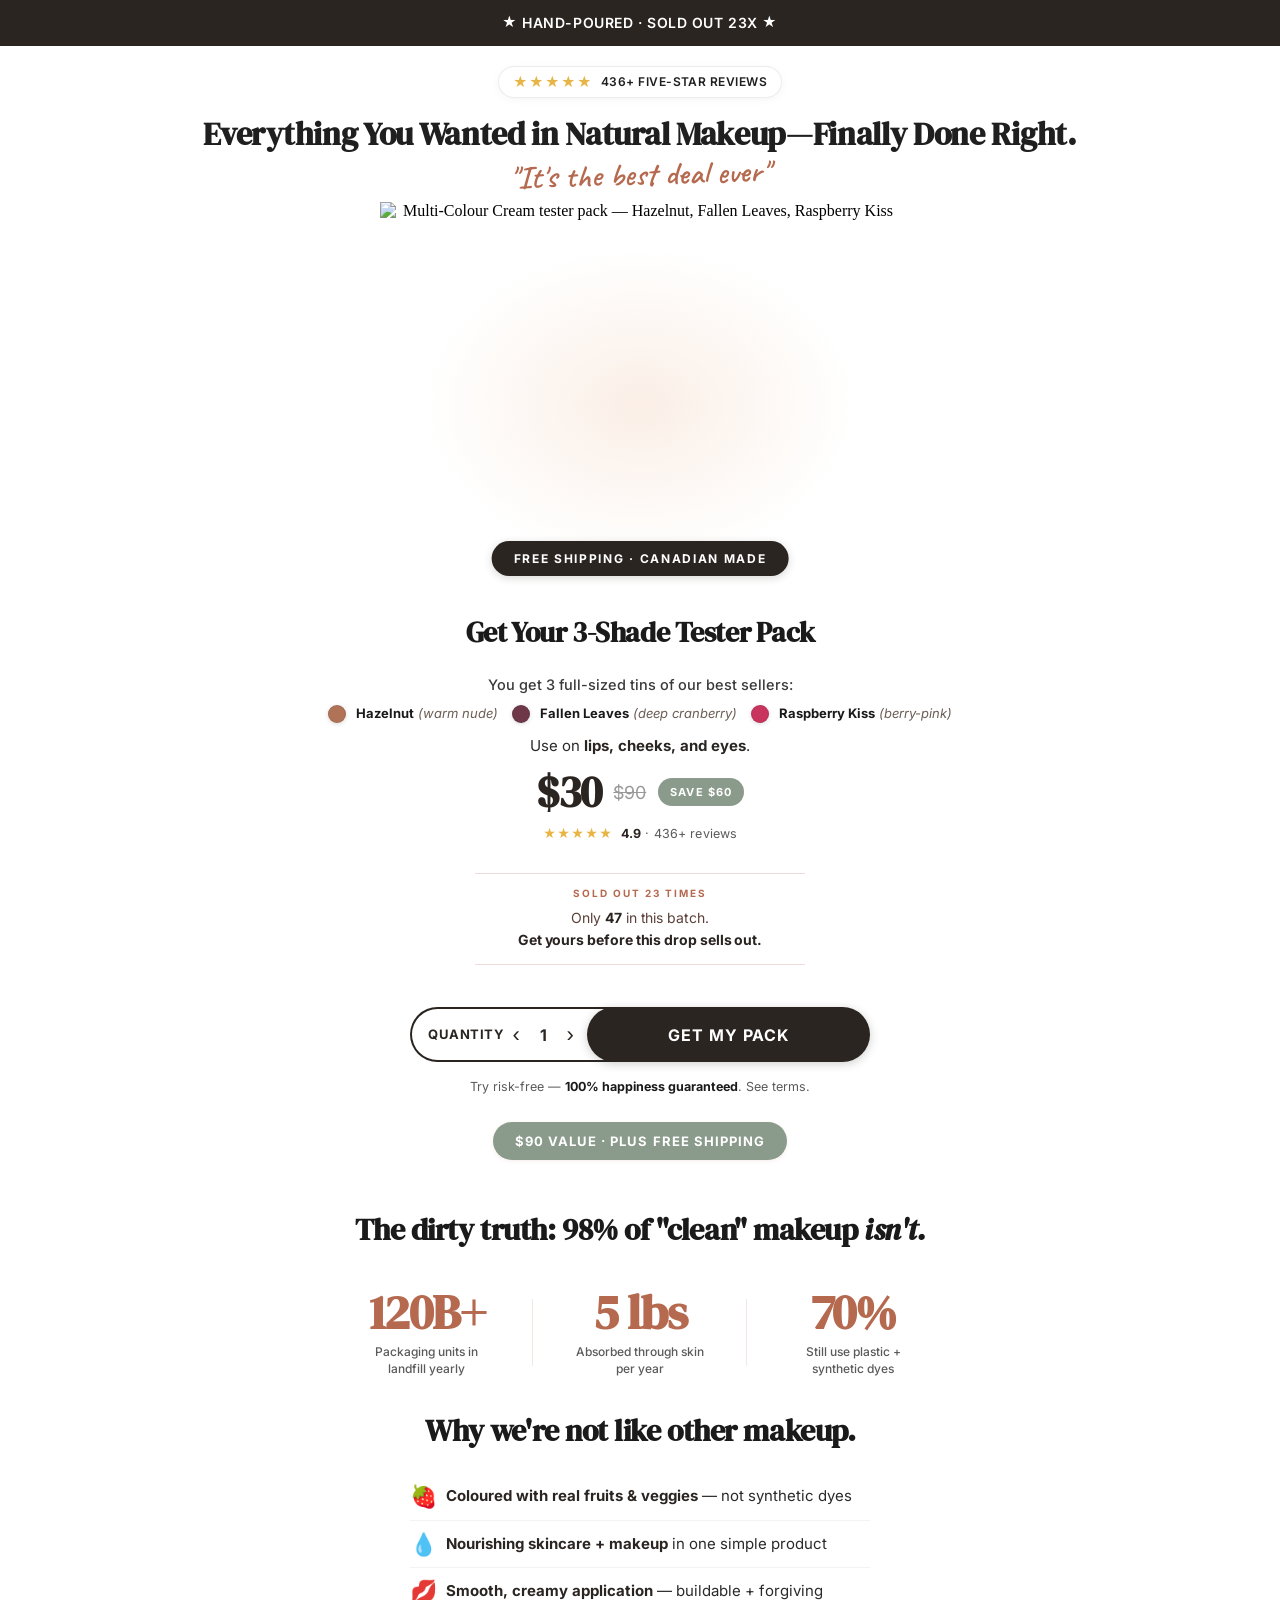
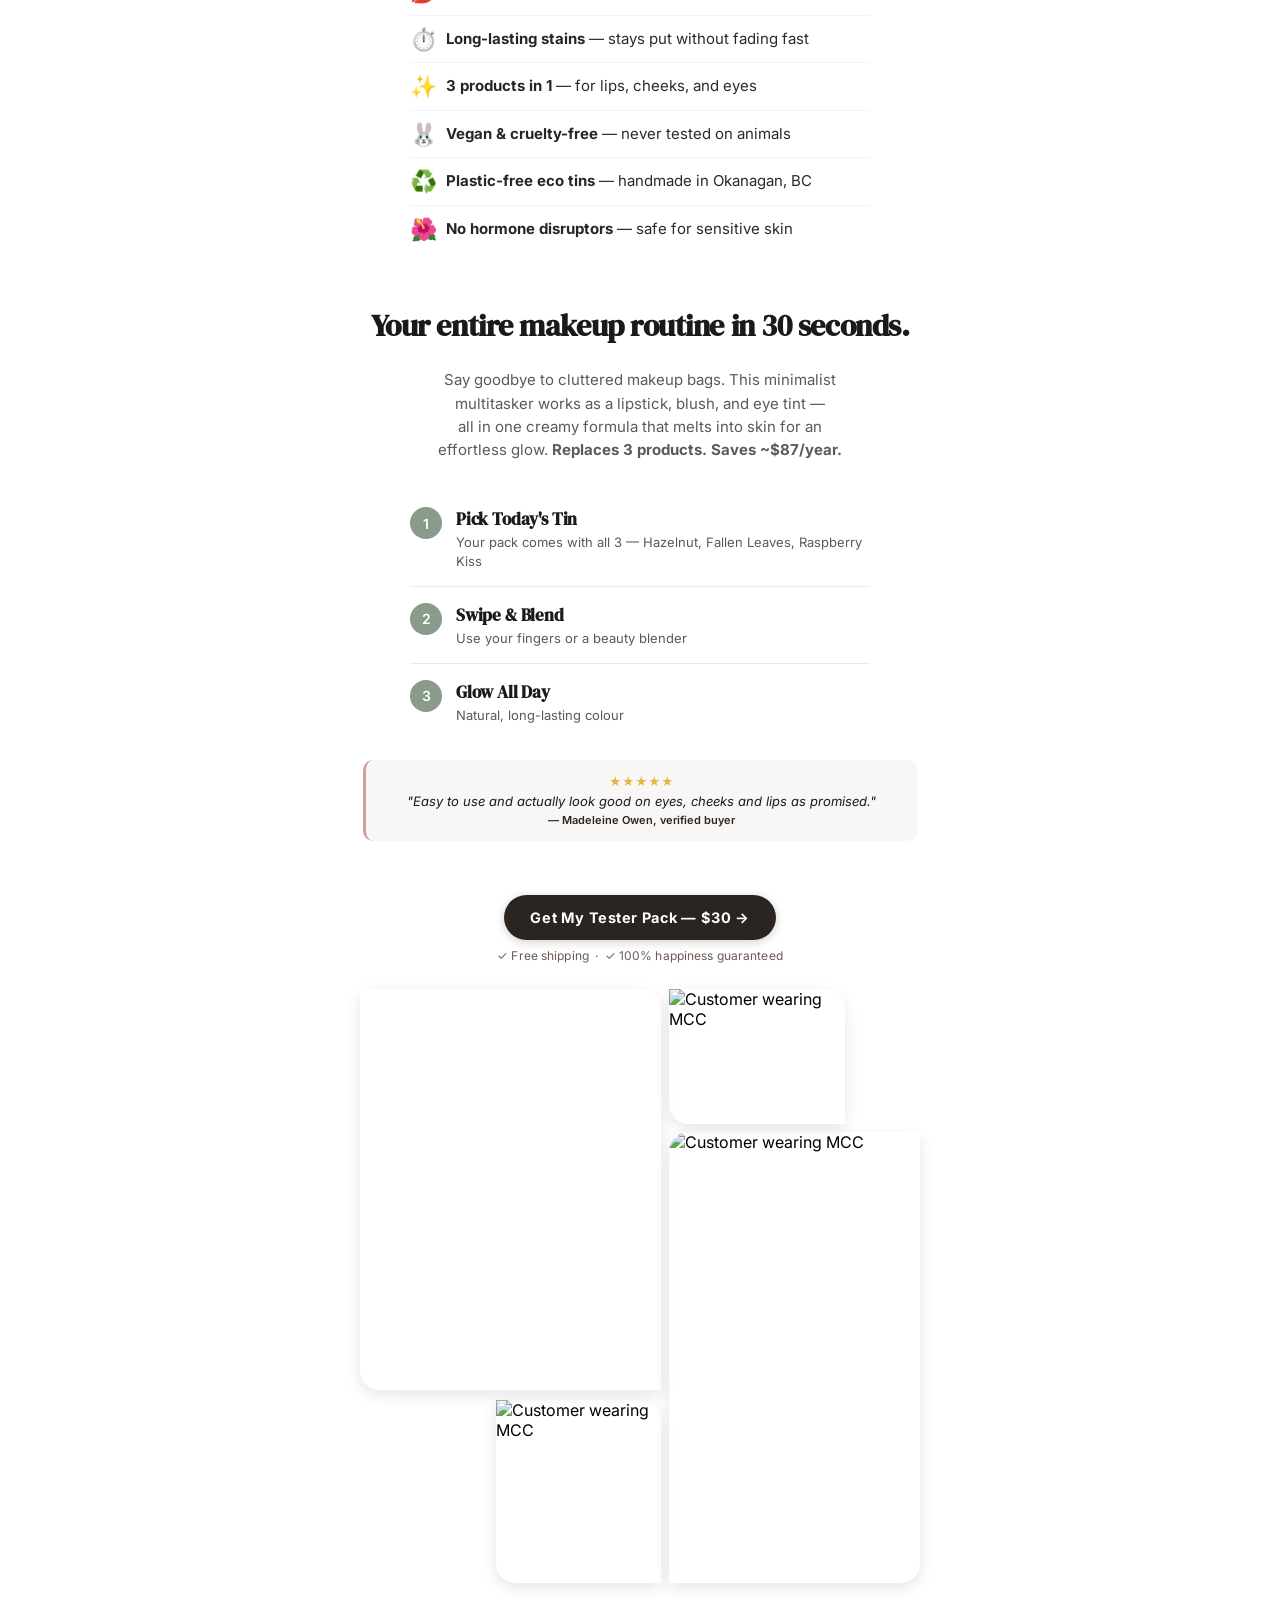
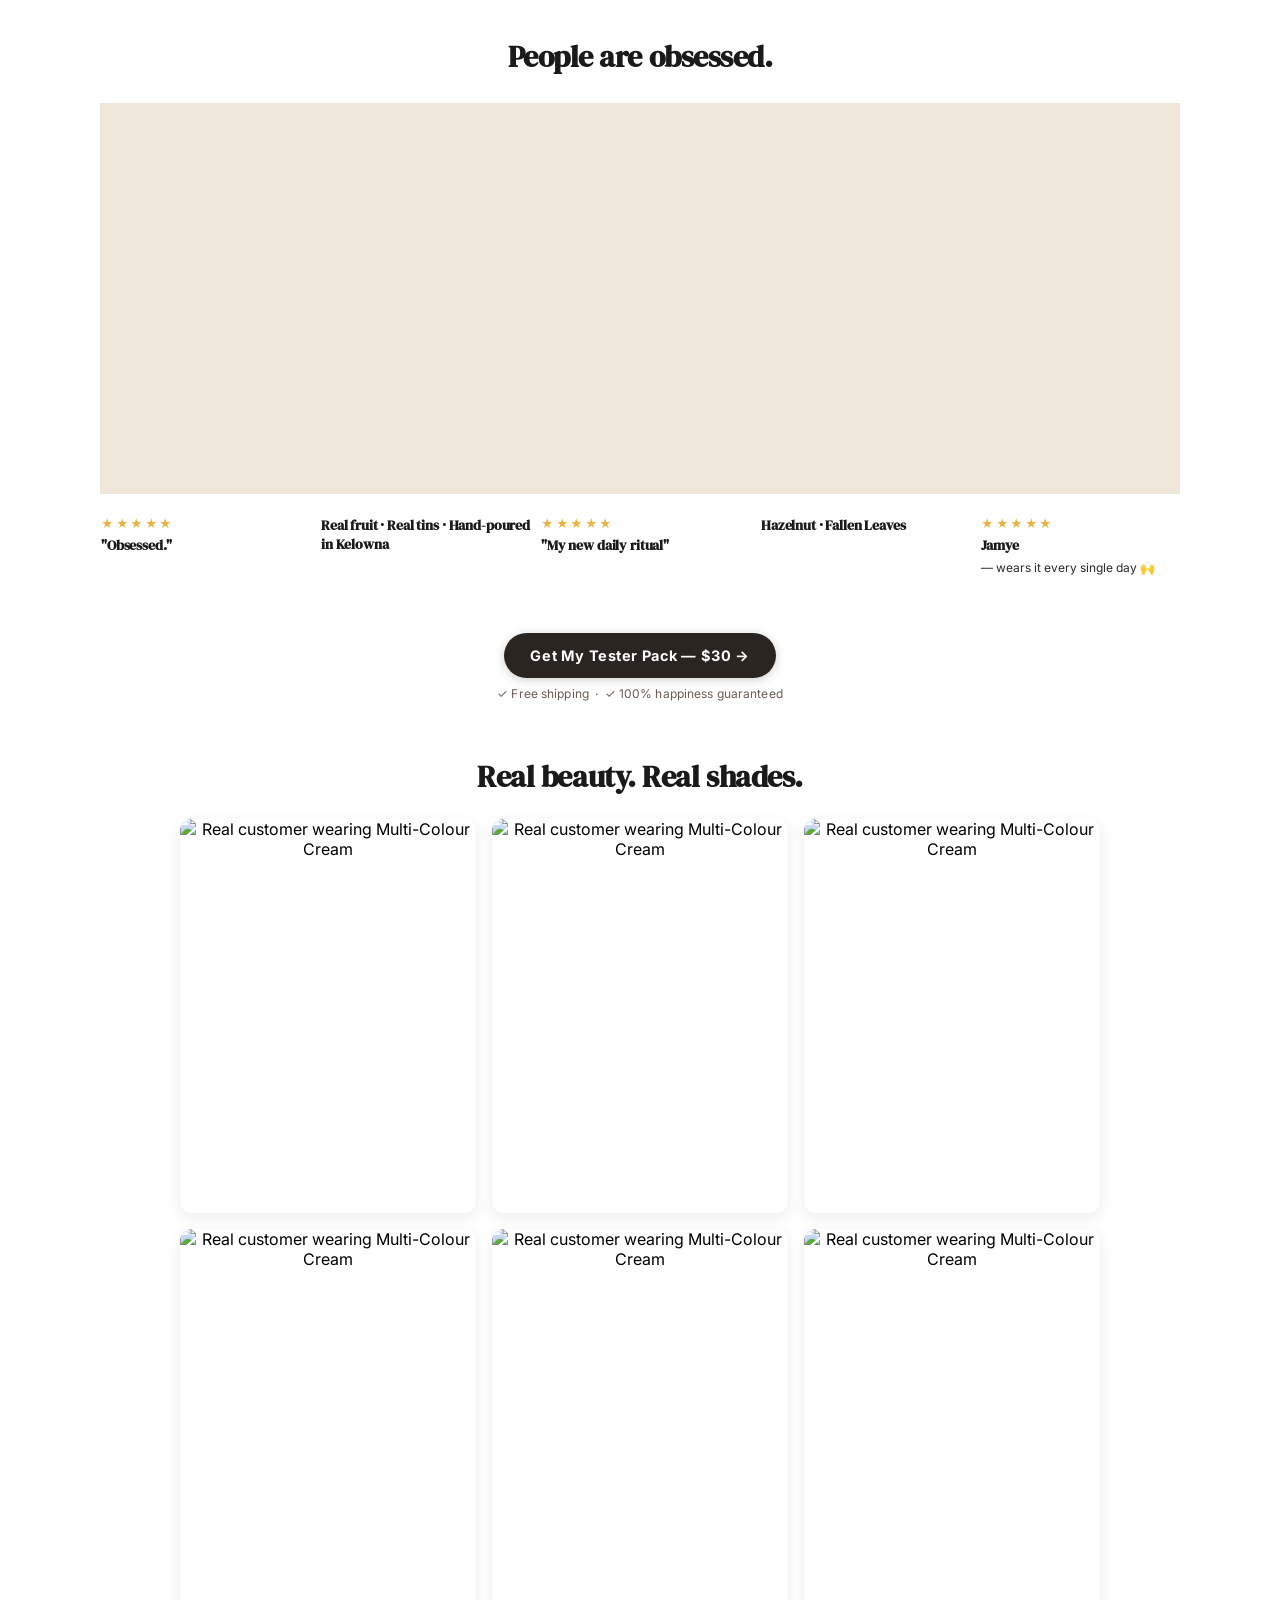
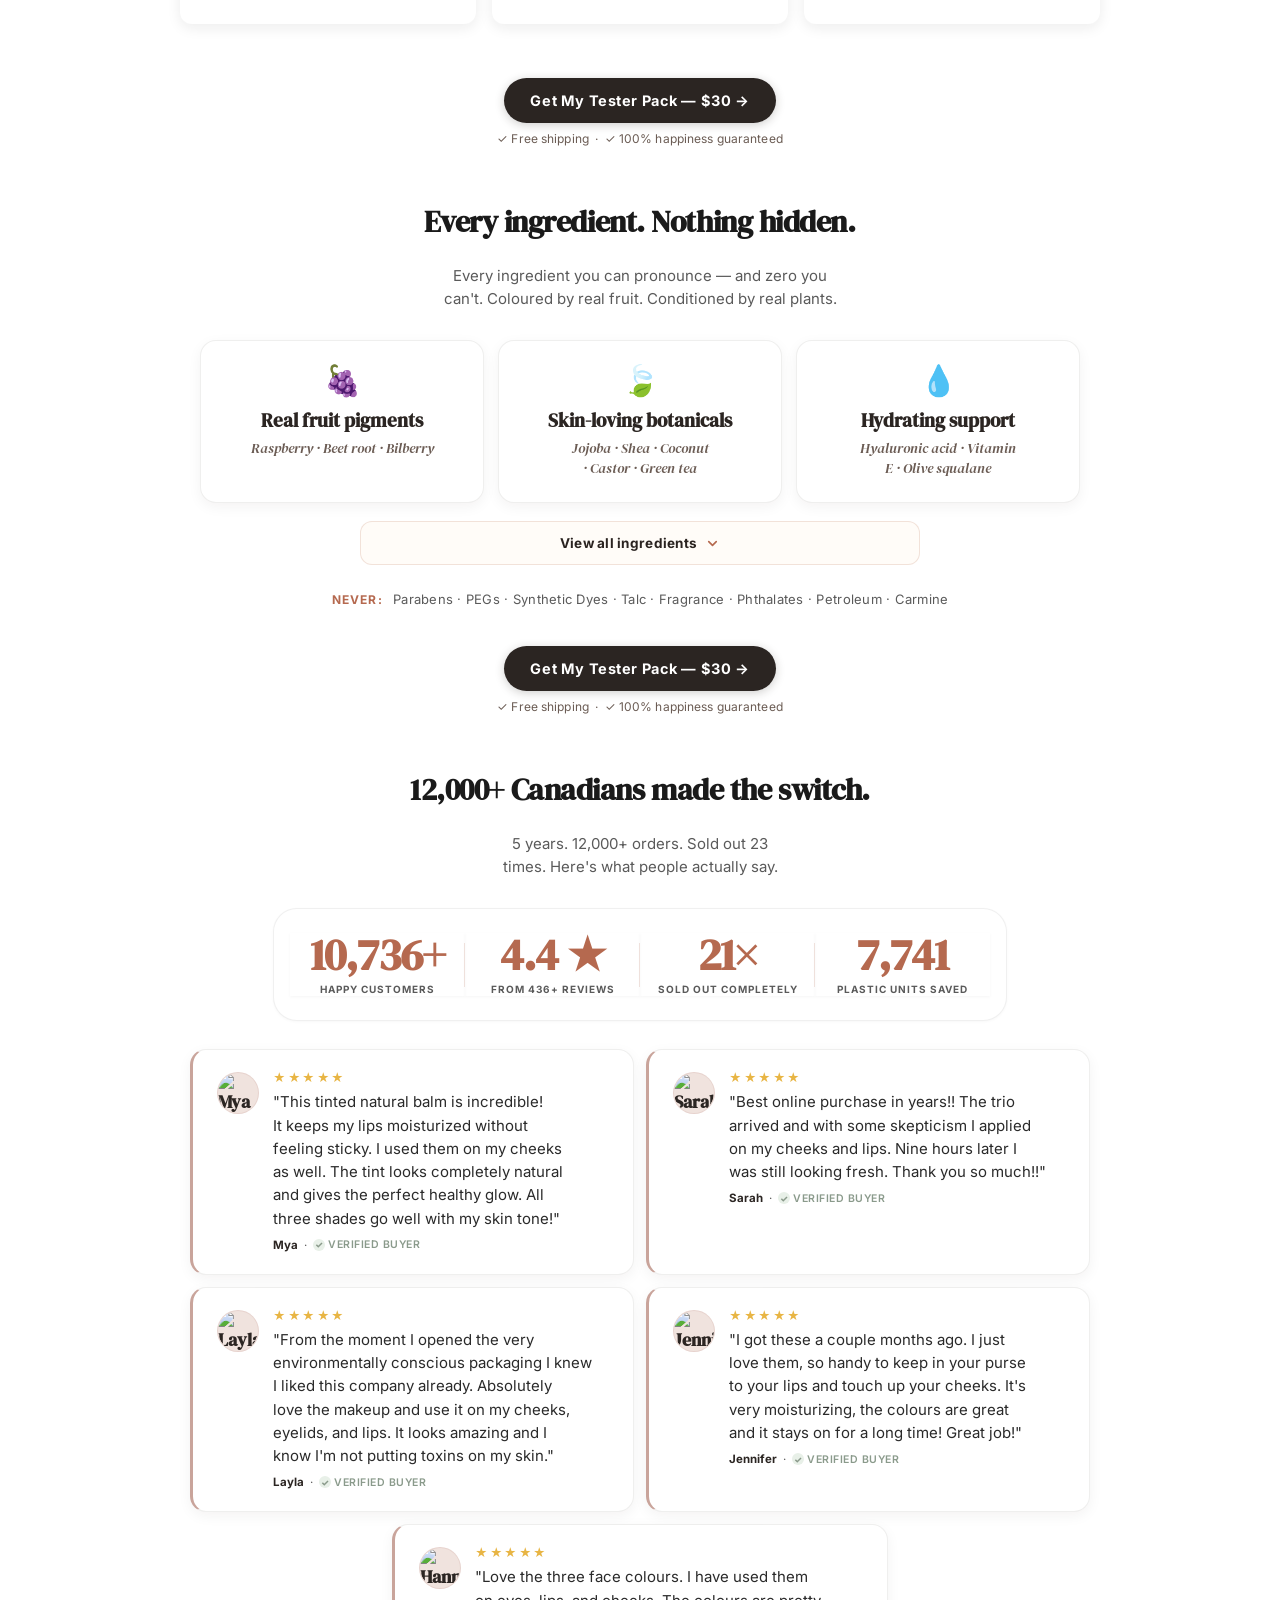
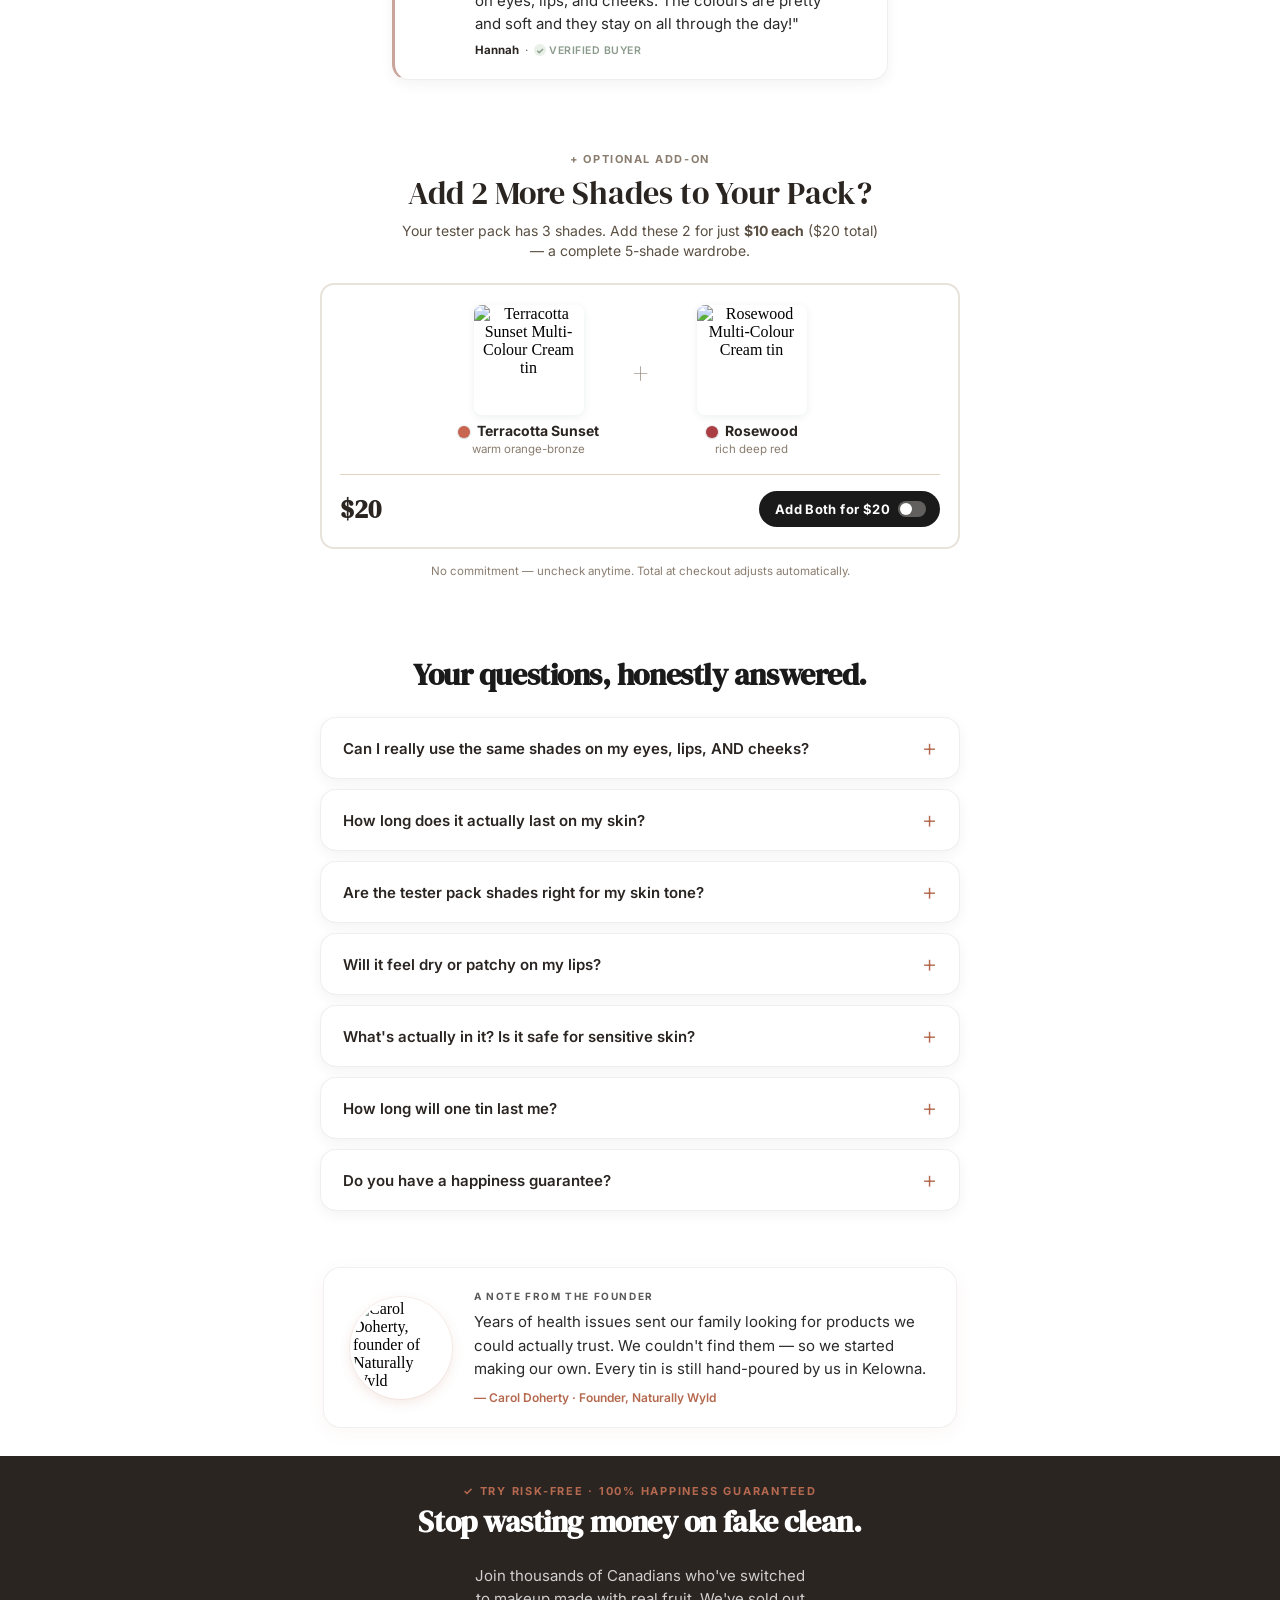
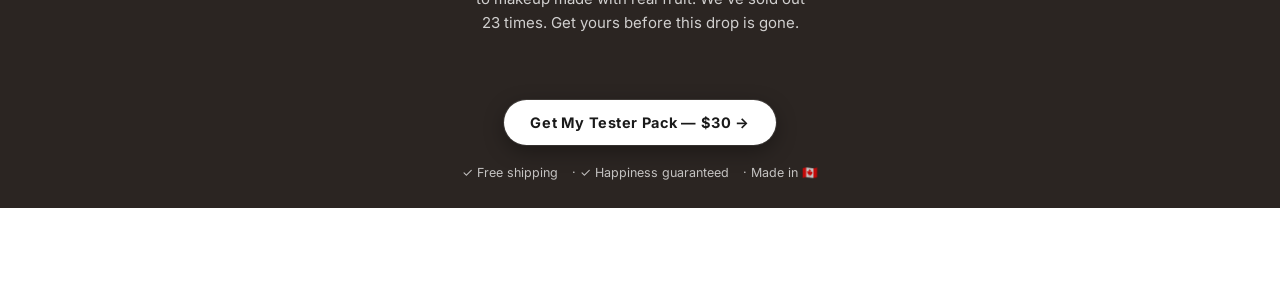
==== commit d038f504: "LP6: mobile back-button pops with min gates (session+ATC), arms instantly" ====
--- a/index.html
+++ b/index.html
@@ -1419,17 +1419,25 @@
   document.addEventListener('keydown', function(e) { if (e.key === 'Escape' && isOpen) hidePopup(); });
 
   /* -----------------------------------------------------------
-     GATES — must ALL be true or no fire
+     GATES
+     Full gates = desktop mouseleave (time + scroll required).
+     Min gates = mobile back button (session + ATC only — fires on any back).
      ----------------------------------------------------------- */
   var pageLoadTime = Date.now();
-
-  function passesGates() {
+  var IS_MOBILE = /Android|iPhone|iPad|iPod/i.test(navigator.userAgent || '');
+
+  function passesGatesMin() {
     // Session already shown
     try { if (sessionStorage.getItem(STORAGE_KEY) === '1') return false; } catch(_) {}
     // Already committed to buying
     try { if (sessionStorage.getItem(ATC_CLICKED_KEY) === '1') return false; } catch(_) {}
     // On cart or checkout URL
     if (location.pathname.indexOf('/cart') !== -1 || location.pathname.indexOf('/checkout') !== -1) return false;
+    return true;
+  }
+
+  function passesGates() {
+    if (!passesGatesMin()) return false;
     // Time on page
     if (Date.now() - pageLoadTime < MIN_TIME_ON_PAGE_MS) return false;
     // Scroll depth
@@ -1477,15 +1485,16 @@
     } catch(_) {}
   }
   window.addEventListener('popstate', function() {
-    // If not armed OR gates fail, let the back happen normally
-    if (!backStateArmed || !passesGates()) return;
+    if (!backStateArmed) return;
+    // Mobile back button: session + ATC guards only, no time/scroll gate
+    var gatesOk = IS_MOBILE ? passesGatesMin() : passesGates();
+    if (!gatesOk) return;
     backStateArmed = false;
     showPopup();
-    // Immediately re-arm so subsequent close-then-back doesn't fire the popup twice
-    // (session lock stops re-fire anyway, but this is belt-and-suspenders)
   });
-  // Arm the back-state trap after engagement gates could plausibly pass
-  setTimeout(armBackState, 5000);
+  // Mobile: arm instantly so first back press always fires. Desktop: 5s delay.
+  if (IS_MOBILE) armBackState();
+  else setTimeout(armBackState, 5000);
 
 })();
 </script>
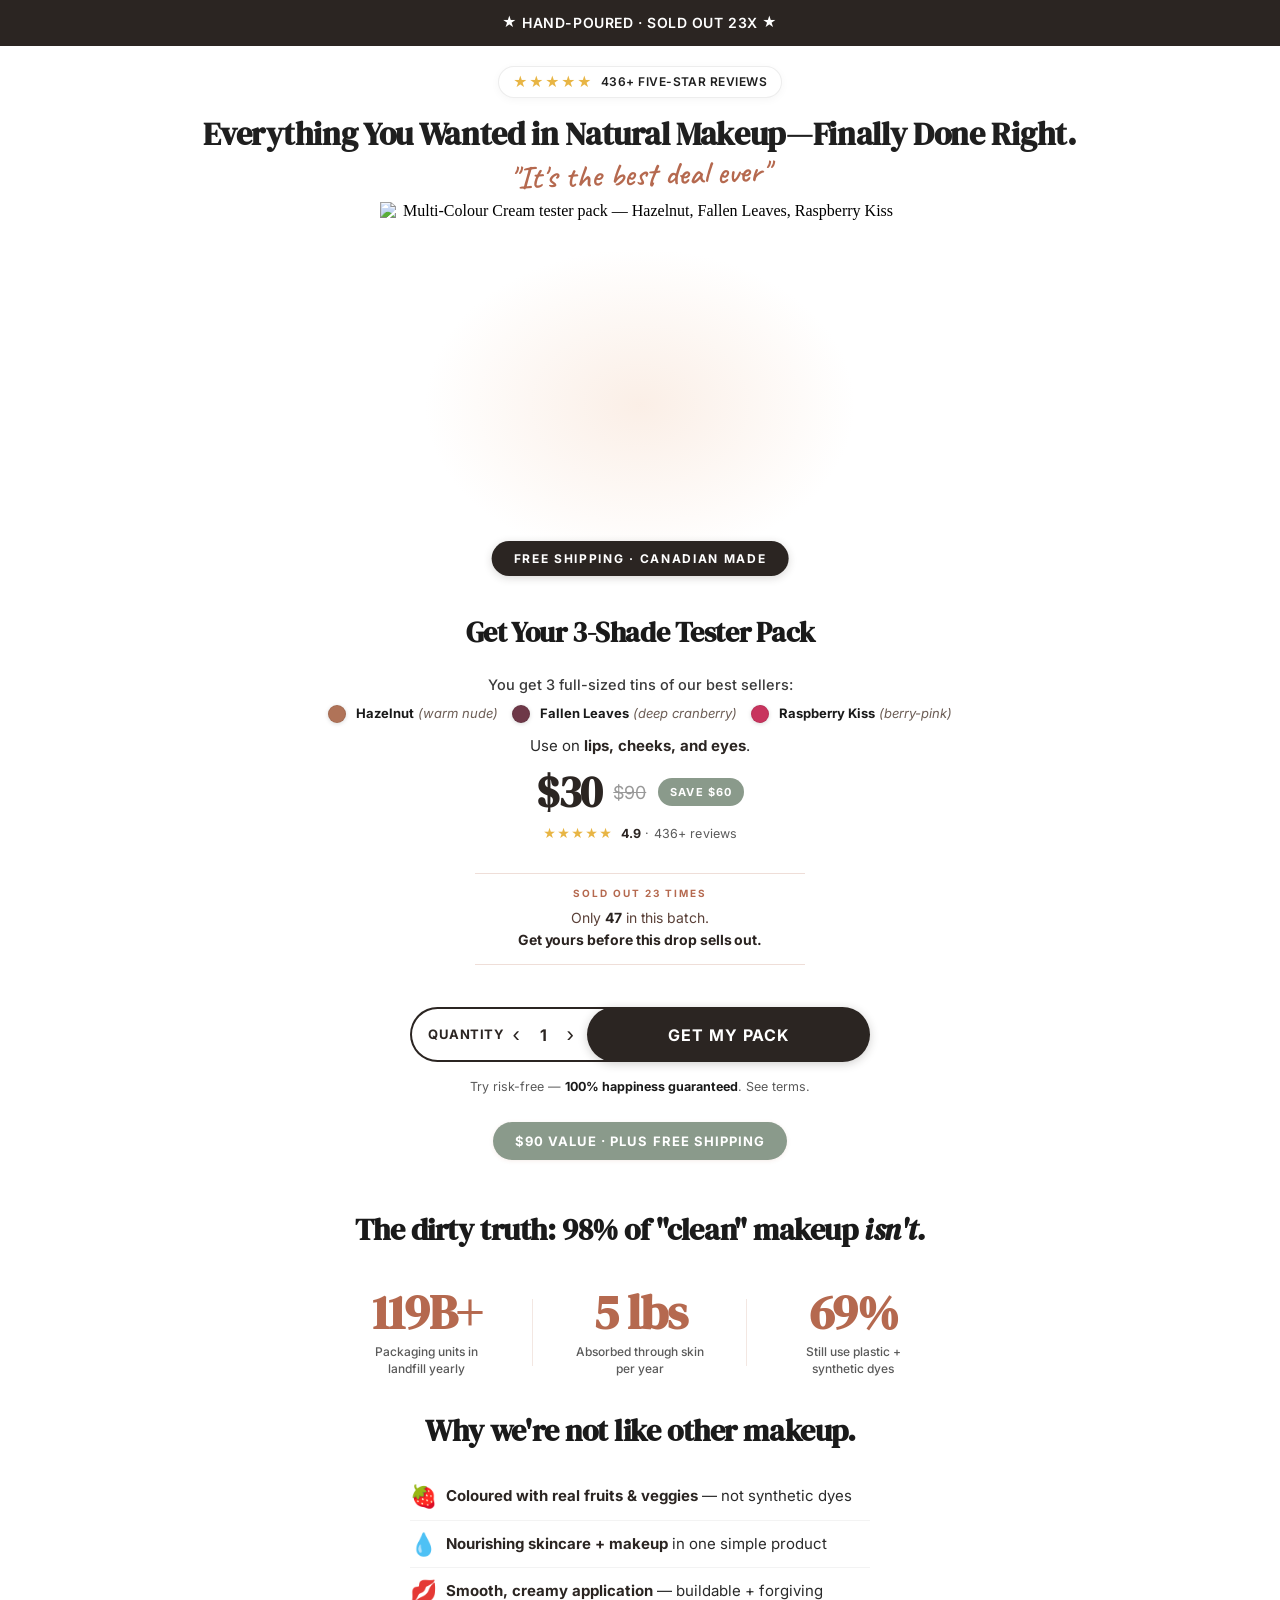
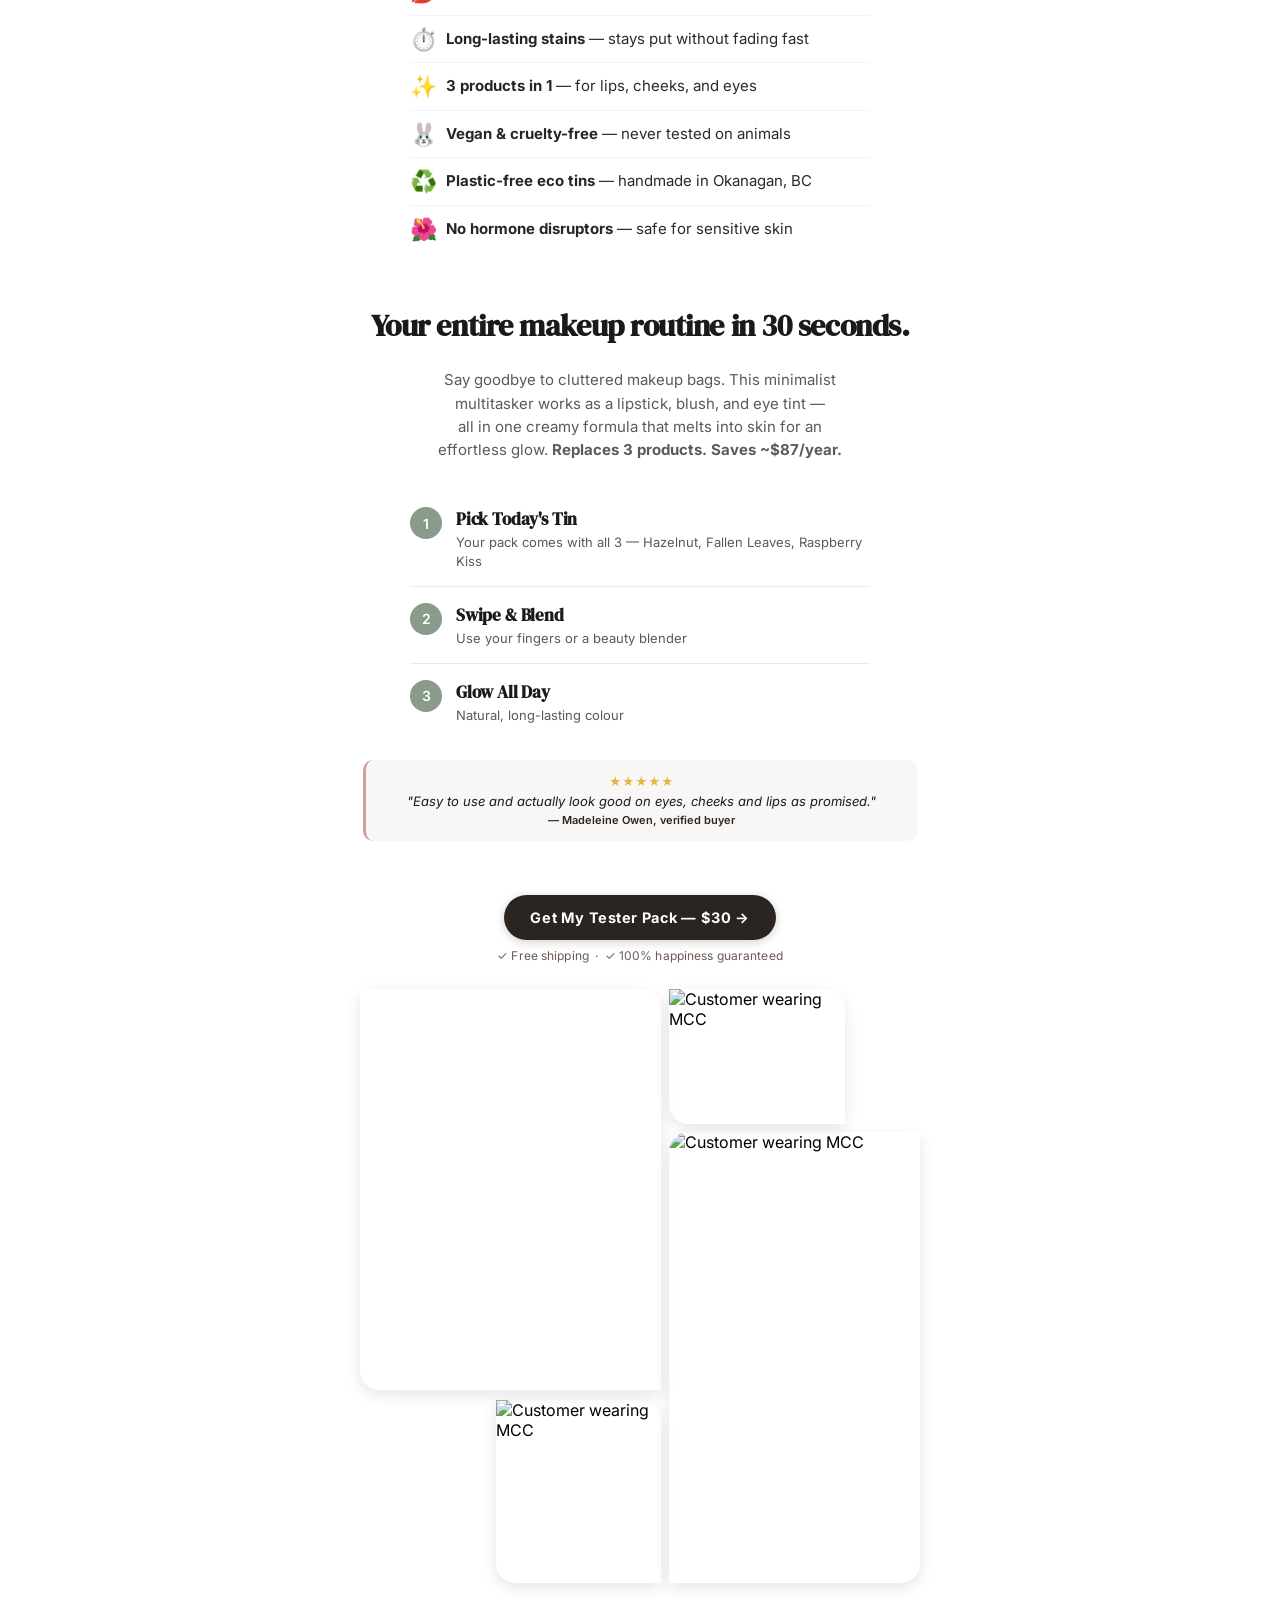
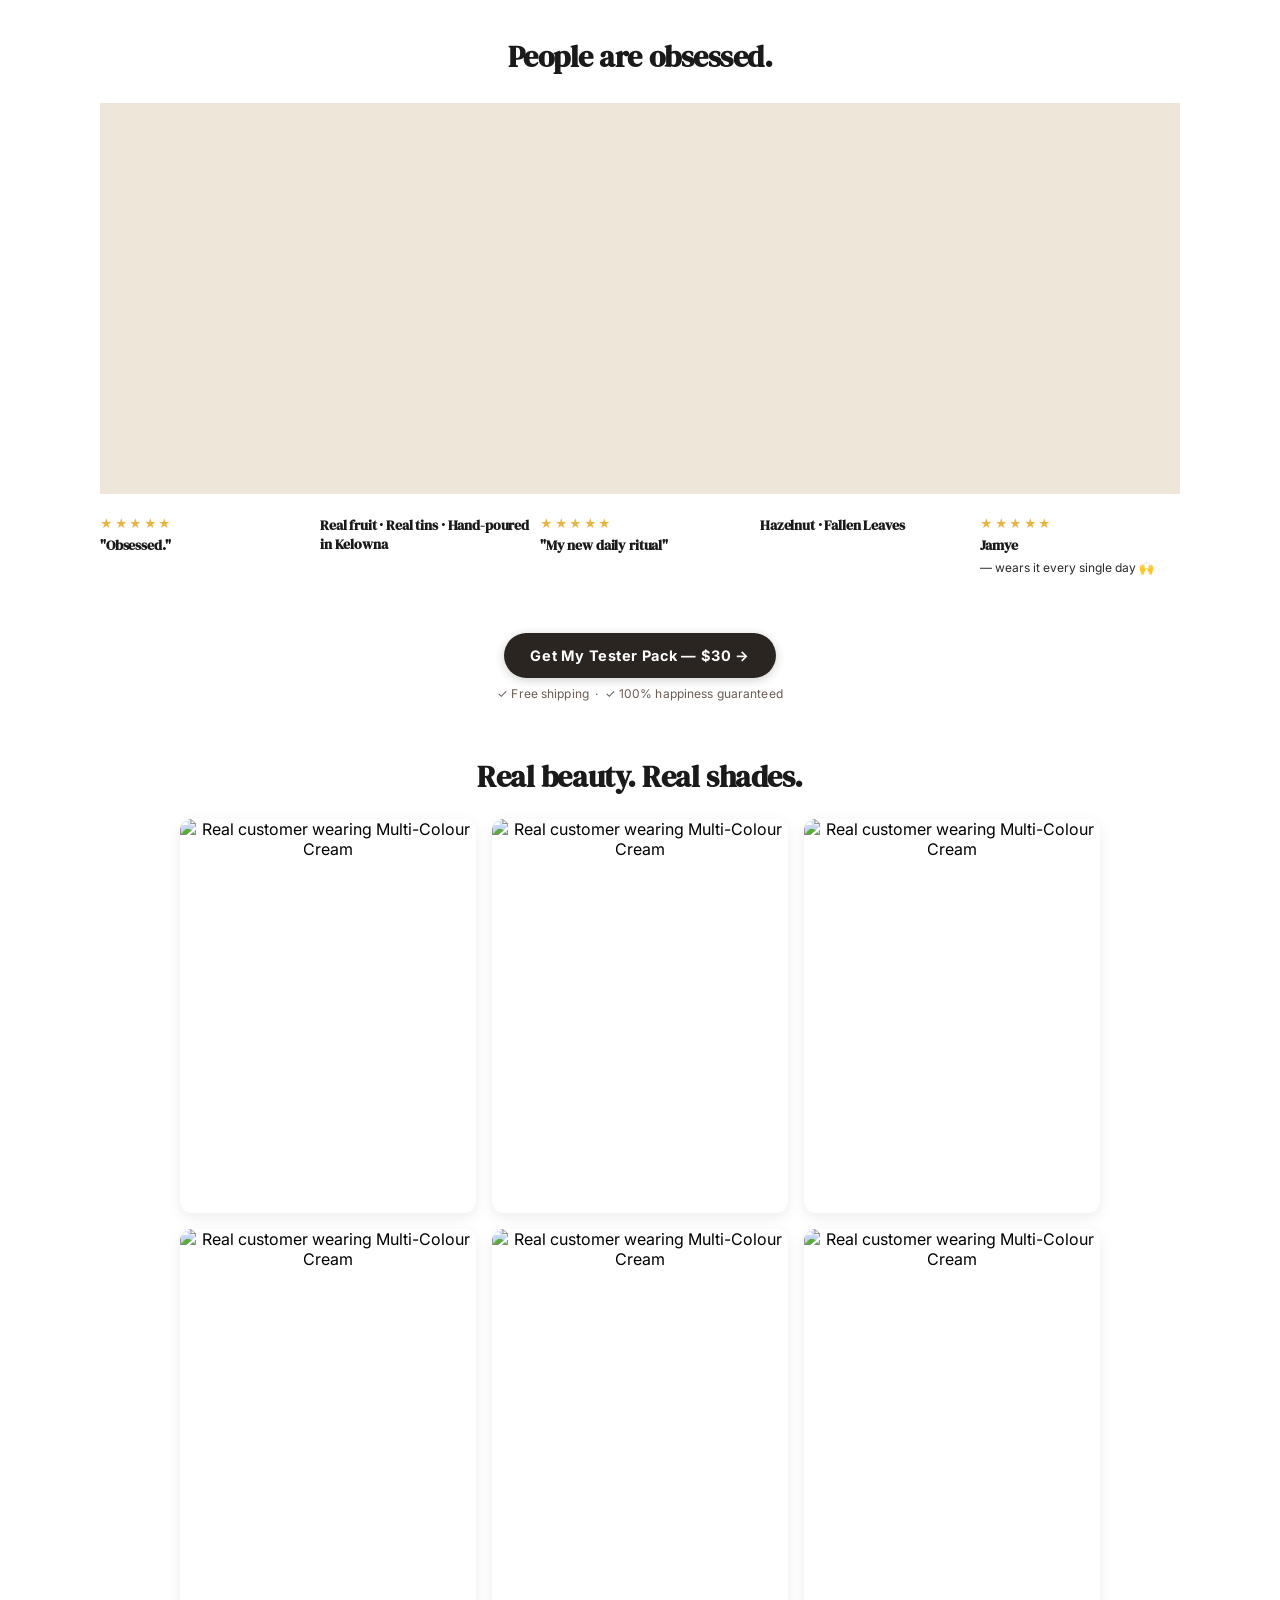
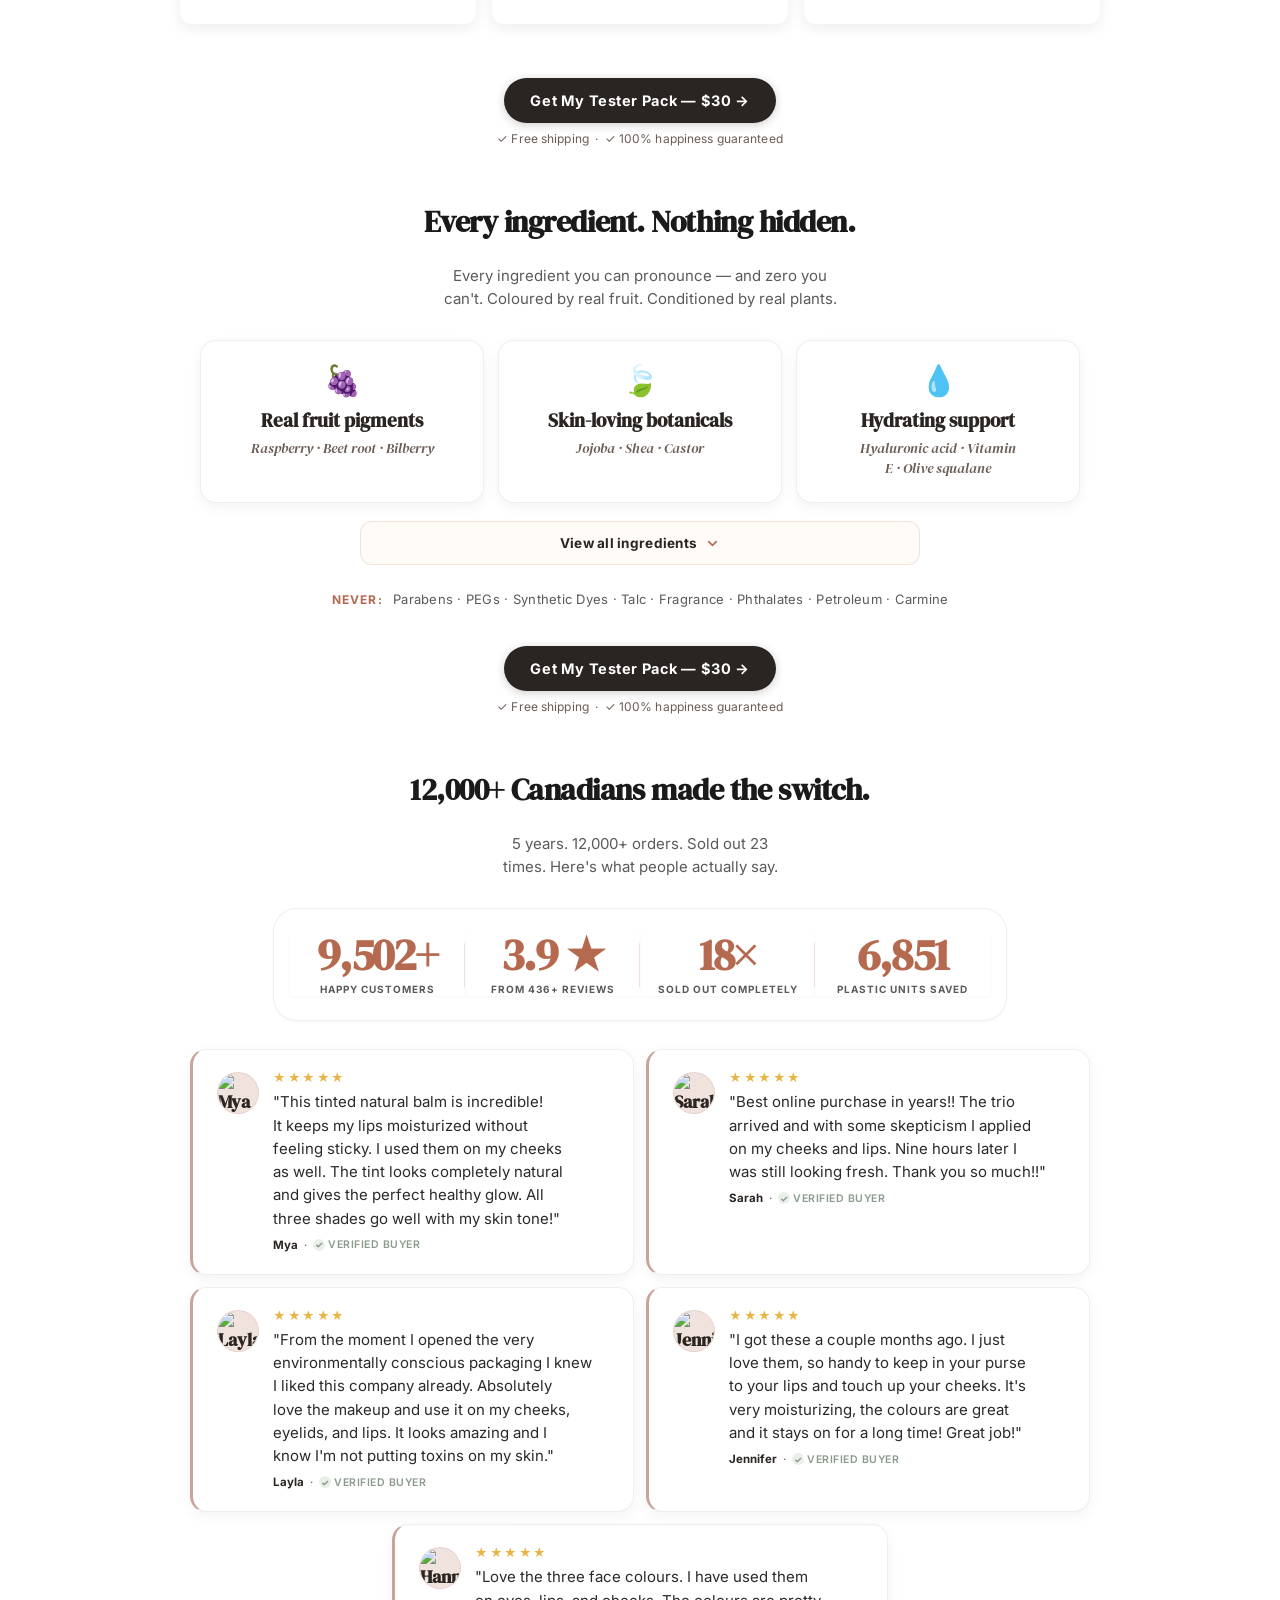
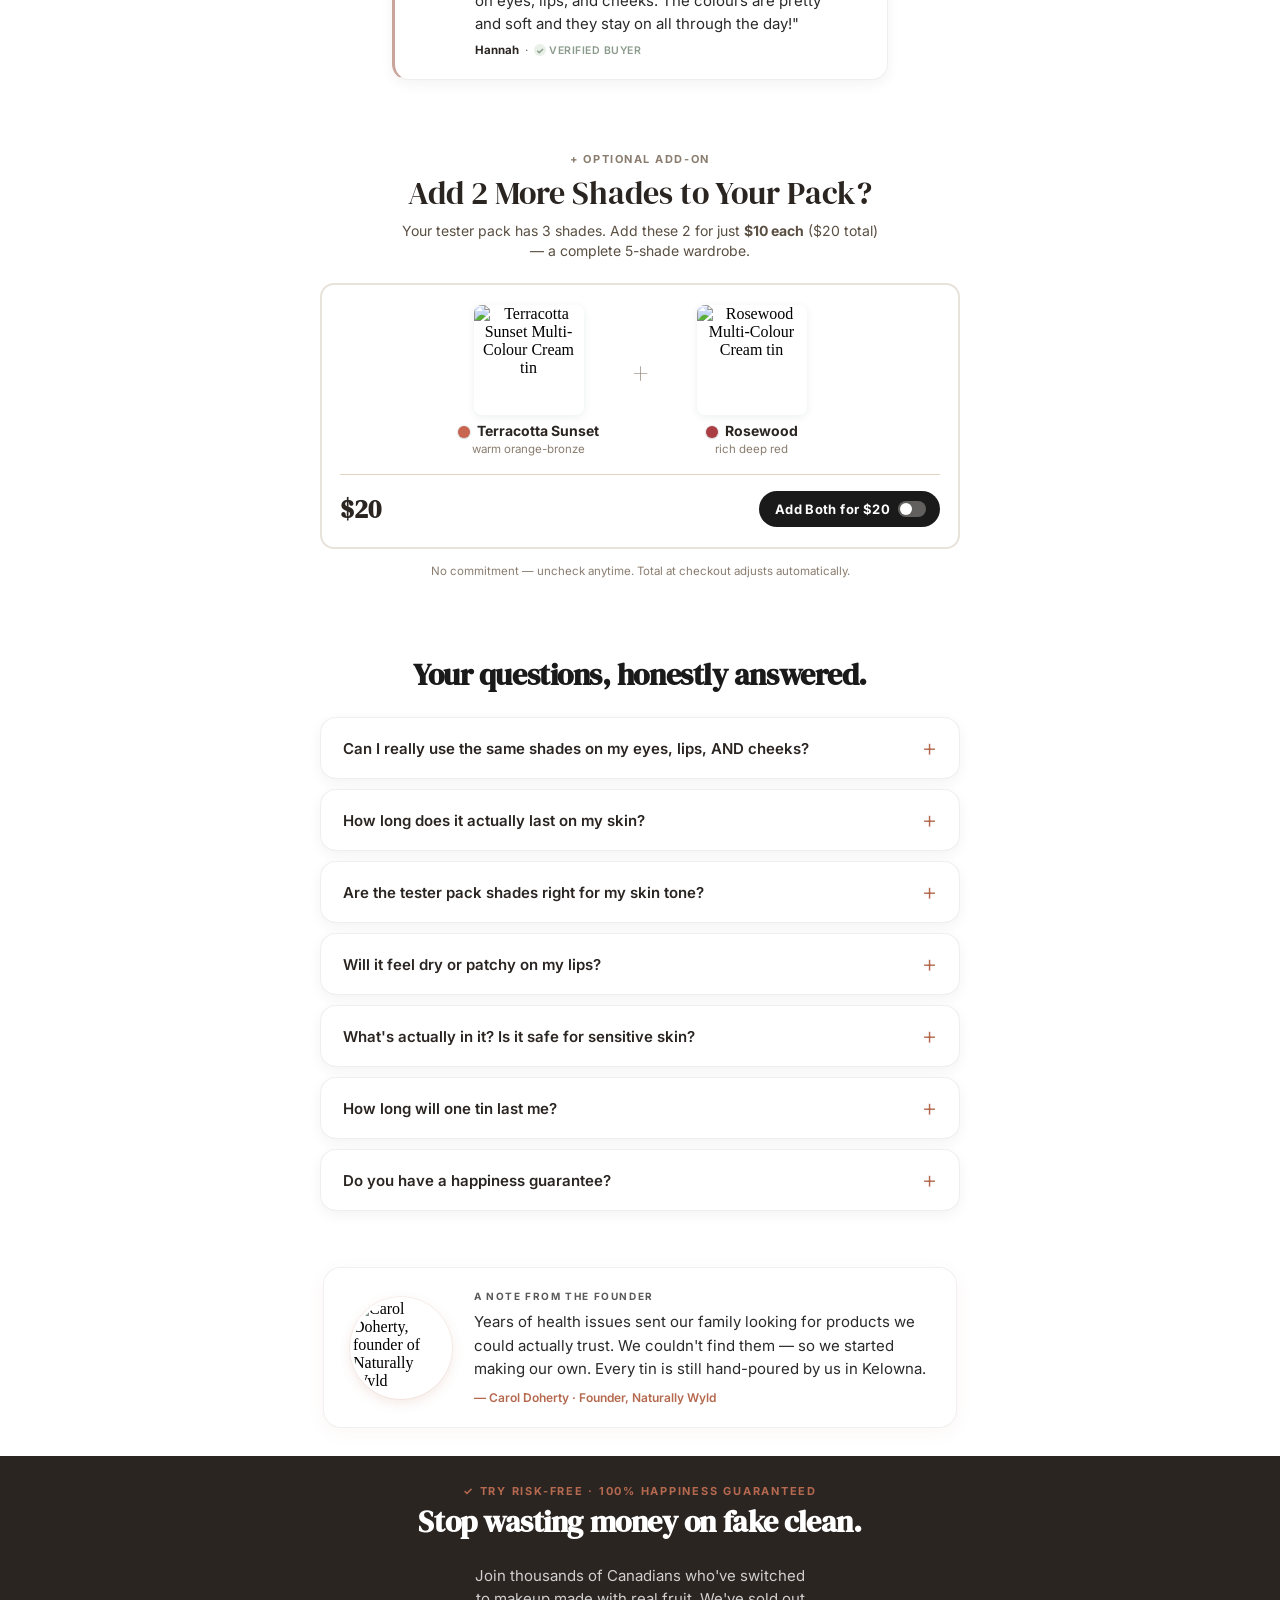
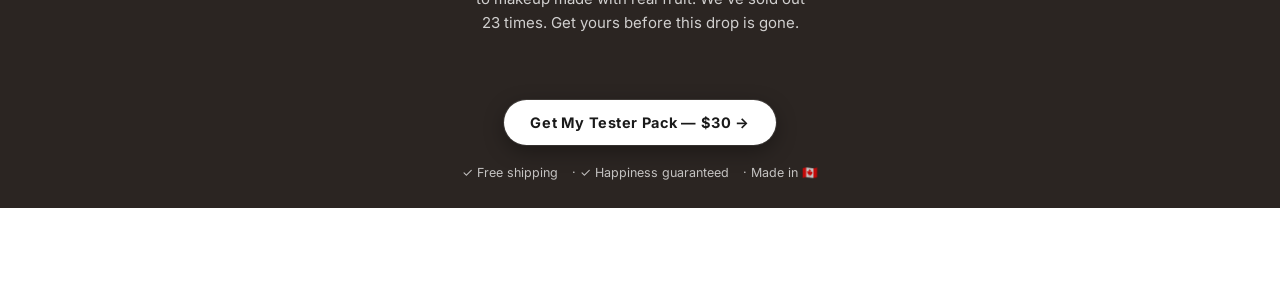
==== commit 83436f9a: "LP6: formula update — remove Coconut Oil, Green Tea Extract, Bamboo Silica per Devon 2026-08-23" ====
--- a/index.html
+++ b/index.html
@@ -574,7 +574,7 @@
     <div class="lp6-ing-theme-card">
       <div class="lp6-ing-theme-icon">🍃</div>
       <div class="lp6-ing-theme-title">Skin-loving botanicals</div>
-      <div class="lp6-ing-theme-list">Jojoba · Shea · Coconut · Castor · Green tea</div>
+      <div class="lp6-ing-theme-list">Jojoba · Shea · Castor</div>
     </div>
     <div class="lp6-ing-theme-card">
       <div class="lp6-ing-theme-icon">💧</div>
@@ -598,21 +598,18 @@
         <div class="lp6-ing-row"><span class="lp6-ing-emoji">🩷</span><p><b>Mineral Micas</b> — natural mineral pigment that adds soft, even colour.</p></div>
 
         <div class="lp6-ing-group-h">🌿 For your skin</div>
-        <div class="lp6-ing-row"><span class="lp6-ing-emoji">🥥</span><p><b>Coconut Oil</b> — nourishing oil; conditions and adds a creamy slip.</p></div>
         <div class="lp6-ing-row"><span class="lp6-ing-emoji">🌿</span><p><b>Jojoba Oil</b> — mimics your skin's own oils; balancing and moisturizing.</p></div>
         <div class="lp6-ing-row"><span class="lp6-ing-emoji">🫒</span><p><b>Olive Squalane</b> — olive-derived light moisture; absorbs fast with no grease.</p></div>
         <div class="lp6-ing-row"><span class="lp6-ing-emoji">🧈</span><p><b>Shea Butter</b> — rich plant butter; deep moisture and softness.</p></div>
         <div class="lp6-ing-row"><span class="lp6-ing-emoji">🌰</span><p><b>Castor Oil</b> — natural sheen; helps the colour glide on evenly.</p></div>
         <div class="lp6-ing-row"><span class="lp6-ing-emoji">🍃</span><p><b>Cetearyl</b> <span class="lp6-ing-pd">from coconuts</span> — a <em>fatty</em> alcohol, NOT the drying kind. It softens and conditions.</p></div>
         <div class="lp6-ing-row"><span class="lp6-ing-emoji">🌻</span><p><b>Sunflower Lecithin</b> — natural sunflower emulsifier; keeps it soft and creamy.</p></div>
-        <div class="lp6-ing-row"><span class="lp6-ing-emoji">🍵</span><p><b>Green Tea Extract</b> — antioxidant-rich; helps soothe and protect.</p></div>
         <div class="lp6-ing-row"><span class="lp6-ing-emoji">💧</span><p><b>Vitamin E</b> — antioxidant; protects skin and keeps the formula fresh.</p></div>
         <div class="lp6-ing-row"><span class="lp6-ing-emoji">✨</span><p><b>Hyaluronic Acid</b> — a moisture magnet; holds water in skin for a plump, dewy look.</p></div>
 
         <div class="lp6-ing-group-h">💋 For texture &amp; wear</div>
         <div class="lp6-ing-row"><span class="lp6-ing-emoji">🍇</span><p><b>Myrica Berry Wax</b> — bayberry fruit wax; smooth structure and glide.</p></div>
         <div class="lp6-ing-row"><span class="lp6-ing-emoji">🌵</span><p><b>Candelilla Wax</b> — vegan plant wax; our beeswax-free binder.</p></div>
-        <div class="lp6-ing-row"><span class="lp6-ing-emoji">🎋</span><p><b>Bamboo Silica</b> — from bamboo; a soft, silky finish.</p></div>
         <div class="lp6-ing-row"><span class="lp6-ing-emoji">🌿</span><p><b>Xanthan Gum</b> — natural thickener from fermented plant sugars.</p></div>
         <div class="lp6-ing-row"><span class="lp6-ing-emoji">🌳</span><p><b>Gum Arabic</b> — natural tree-sap binder for a smooth, even feel.</p></div>
         <div class="lp6-ing-row"><span class="lp6-ing-emoji">🧴</span><p><b>Isoamyl Laurate</b> <span class="lp6-ing-pd">plant-derived</span> — silky, fast-absorbing; our clean swap for silicones.</p></div>
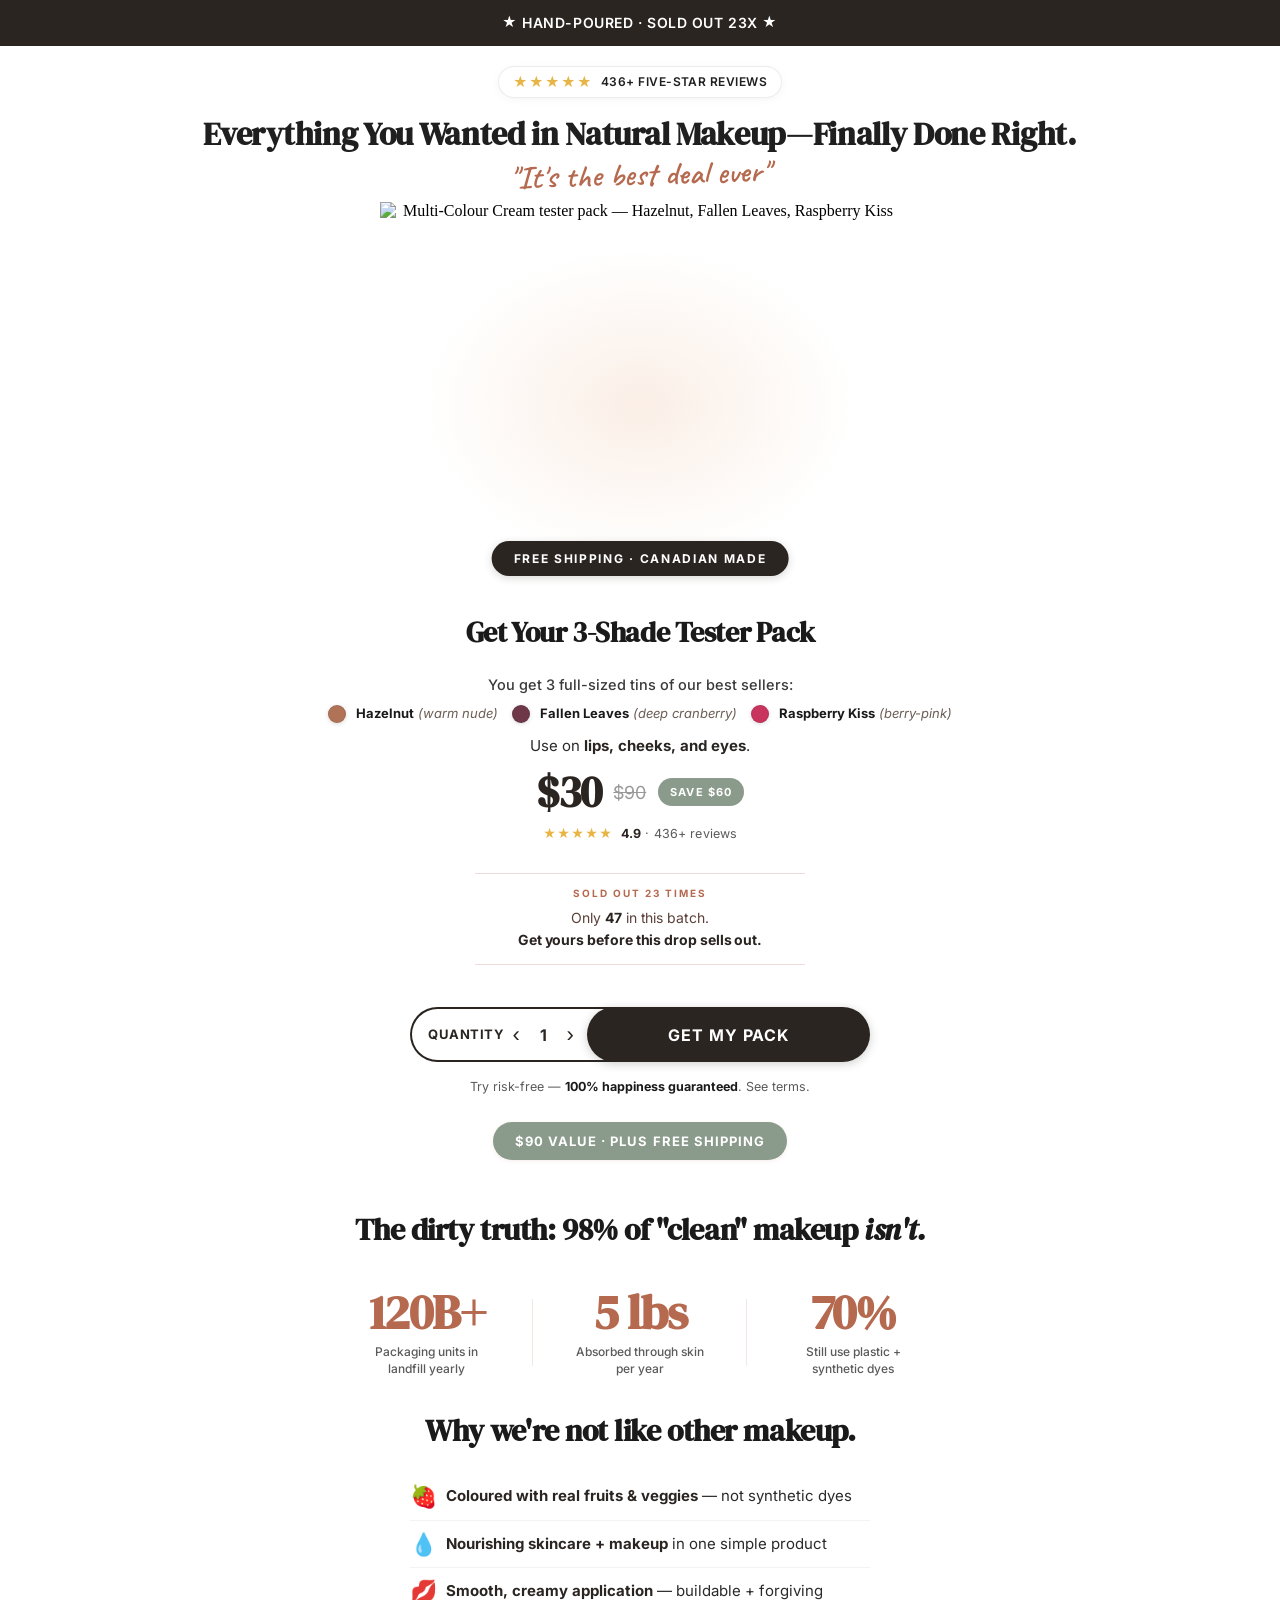
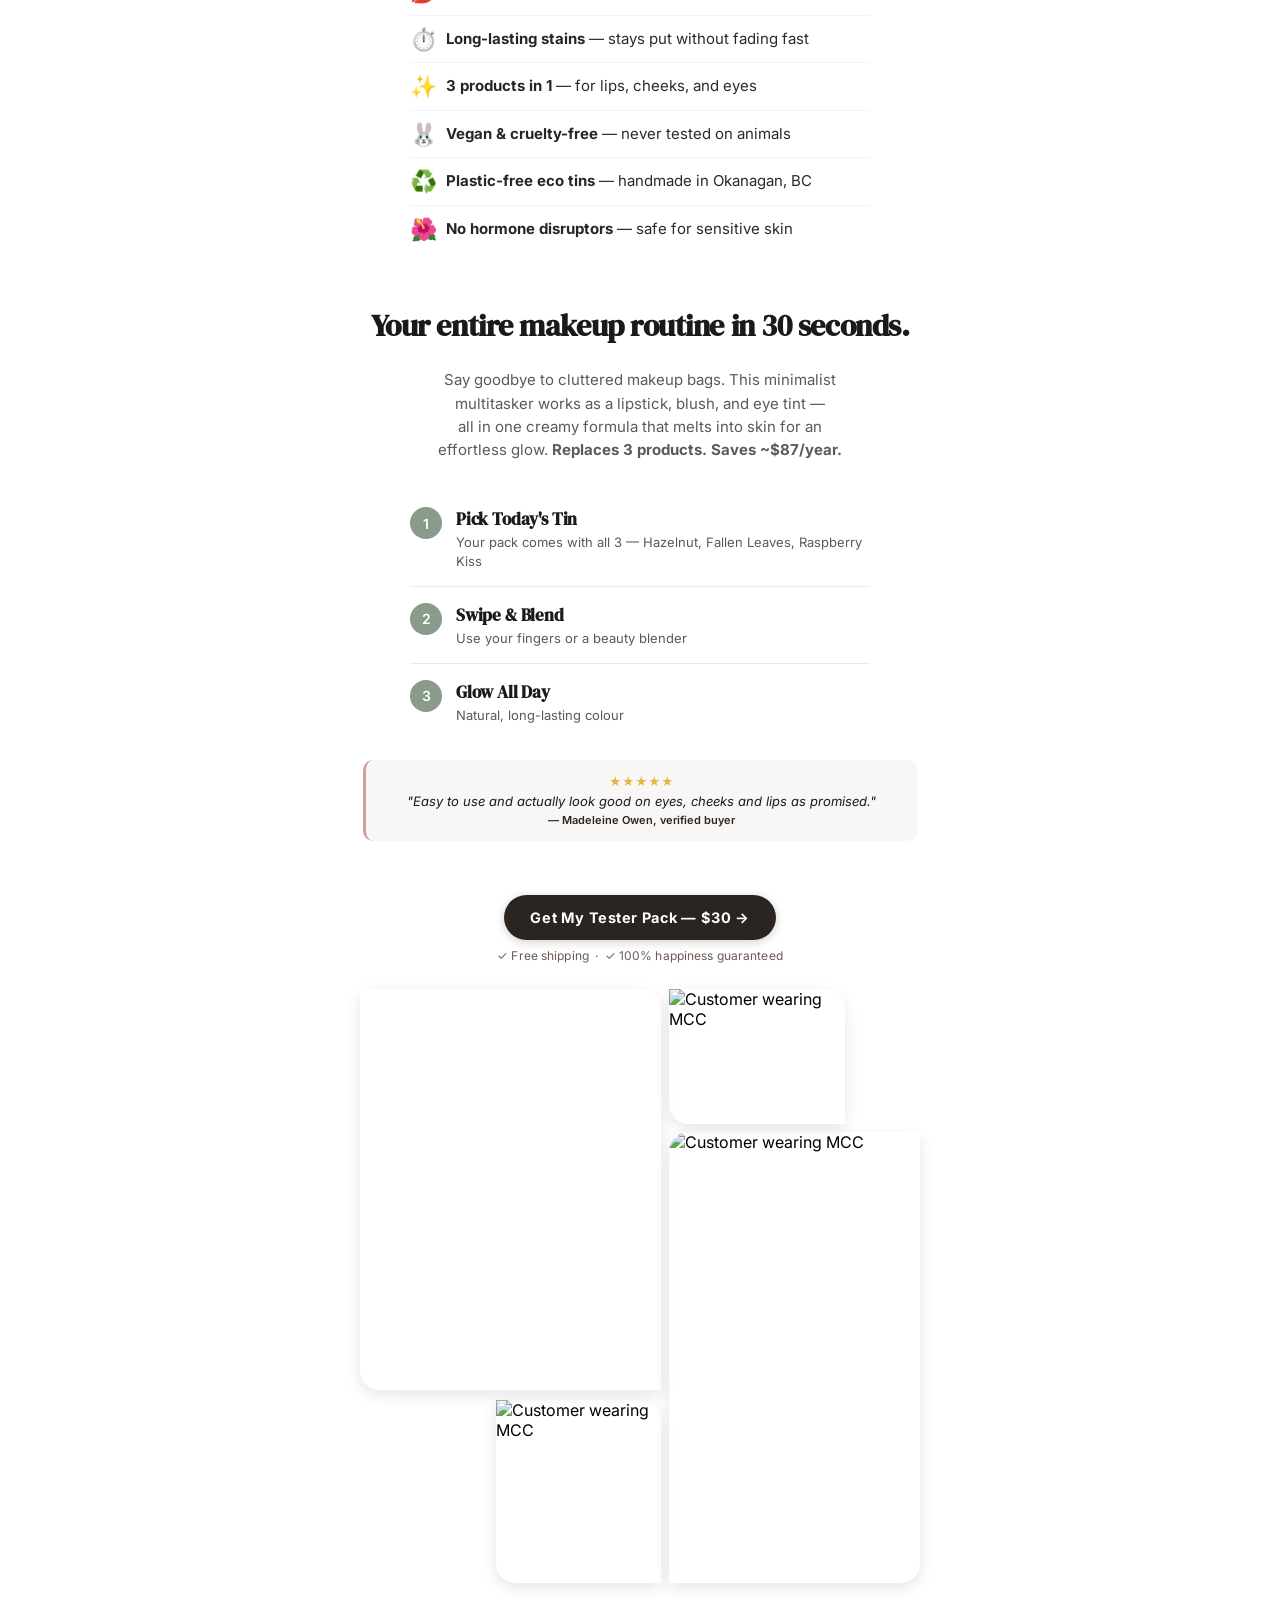
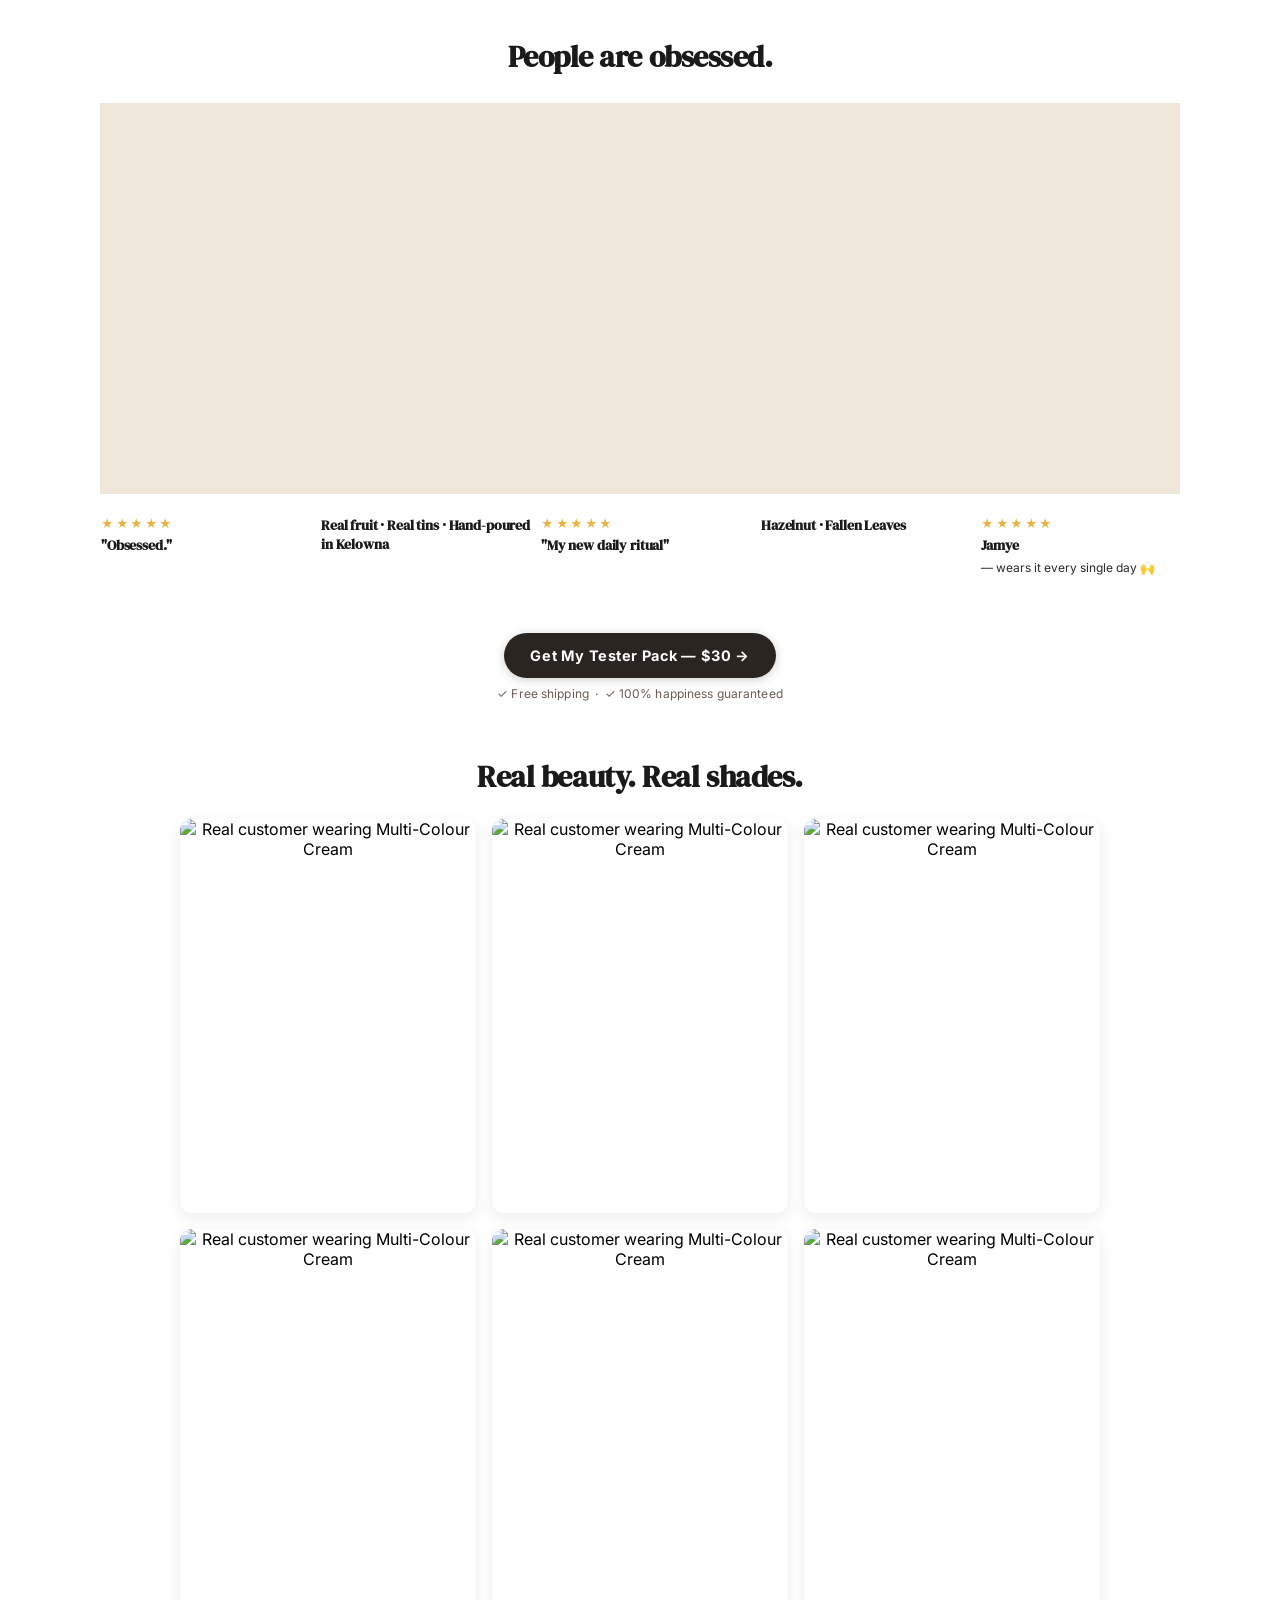
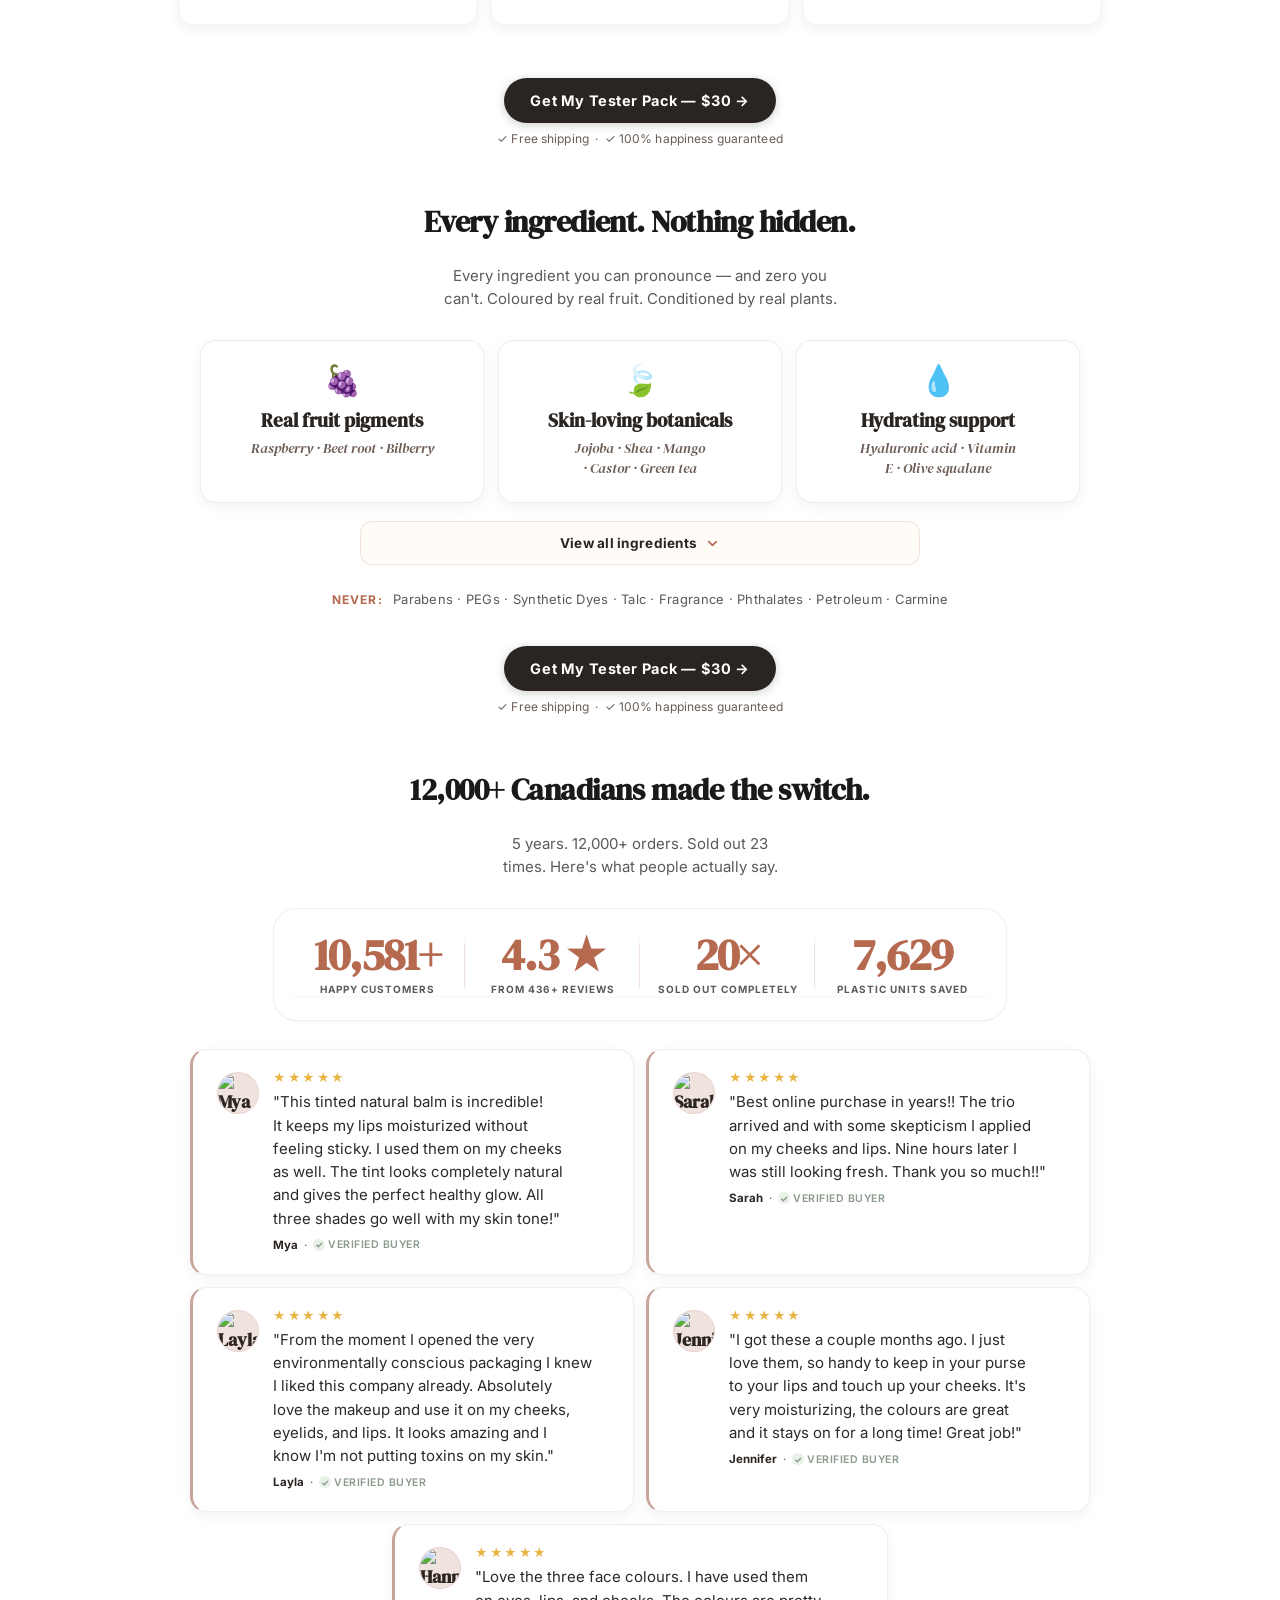
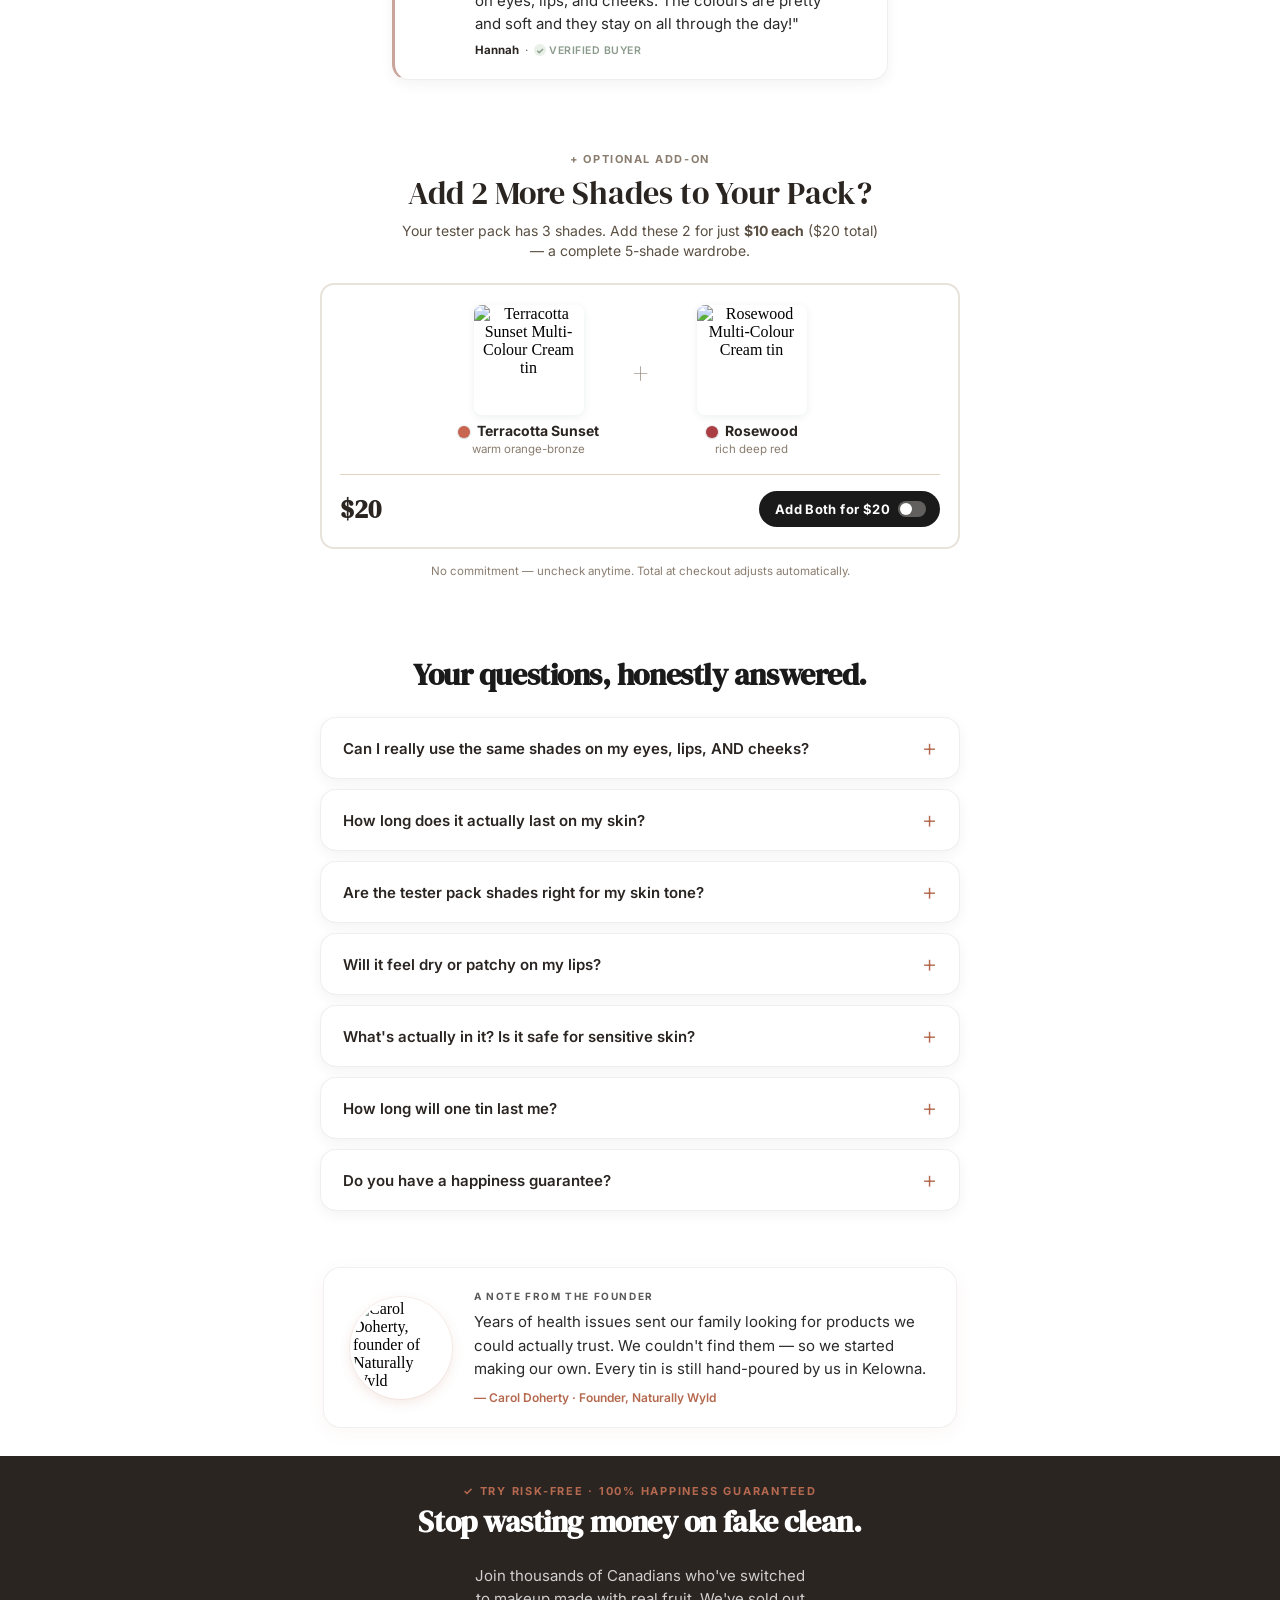
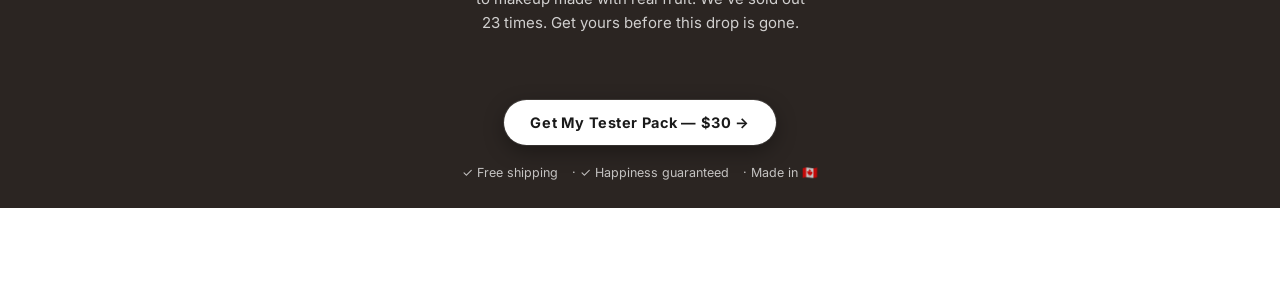
==== commit ee49b92c: "LP6: match confirmed MCC formula — restore green tea + bamboo silica, add mango butter + sunflower w" ====
--- a/index.html
+++ b/index.html
@@ -574,7 +574,7 @@
     <div class="lp6-ing-theme-card">
       <div class="lp6-ing-theme-icon">🍃</div>
       <div class="lp6-ing-theme-title">Skin-loving botanicals</div>
-      <div class="lp6-ing-theme-list">Jojoba · Shea · Castor</div>
+      <div class="lp6-ing-theme-list">Jojoba · Shea · Mango · Castor · Green tea</div>
     </div>
     <div class="lp6-ing-theme-card">
       <div class="lp6-ing-theme-icon">💧</div>
@@ -601,17 +601,19 @@
         <div class="lp6-ing-row"><span class="lp6-ing-emoji">🌿</span><p><b>Jojoba Oil</b> — mimics your skin's own oils; balancing and moisturizing.</p></div>
         <div class="lp6-ing-row"><span class="lp6-ing-emoji">🫒</span><p><b>Olive Squalane</b> — olive-derived light moisture; absorbs fast with no grease.</p></div>
         <div class="lp6-ing-row"><span class="lp6-ing-emoji">🧈</span><p><b>Shea Butter</b> — rich plant butter; deep moisture and softness.</p></div>
+        <div class="lp6-ing-row"><span class="lp6-ing-emoji">🥭</span><p><b>Mango Butter</b> — rich tropical butter; melts in for deep softness.</p></div>
         <div class="lp6-ing-row"><span class="lp6-ing-emoji">🌰</span><p><b>Castor Oil</b> — natural sheen; helps the colour glide on evenly.</p></div>
         <div class="lp6-ing-row"><span class="lp6-ing-emoji">🍃</span><p><b>Cetearyl</b> <span class="lp6-ing-pd">from coconuts</span> — a <em>fatty</em> alcohol, NOT the drying kind. It softens and conditions.</p></div>
         <div class="lp6-ing-row"><span class="lp6-ing-emoji">🌻</span><p><b>Sunflower Lecithin</b> — natural sunflower emulsifier; keeps it soft and creamy.</p></div>
+        <div class="lp6-ing-row"><span class="lp6-ing-emoji">🍵</span><p><b>Green Tea Extract</b> — antioxidant-rich; helps soothe and protect.</p></div>
         <div class="lp6-ing-row"><span class="lp6-ing-emoji">💧</span><p><b>Vitamin E</b> — antioxidant; protects skin and keeps the formula fresh.</p></div>
         <div class="lp6-ing-row"><span class="lp6-ing-emoji">✨</span><p><b>Hyaluronic Acid</b> — a moisture magnet; holds water in skin for a plump, dewy look.</p></div>
 
         <div class="lp6-ing-group-h">💋 For texture &amp; wear</div>
         <div class="lp6-ing-row"><span class="lp6-ing-emoji">🍇</span><p><b>Myrica Berry Wax</b> — bayberry fruit wax; smooth structure and glide.</p></div>
         <div class="lp6-ing-row"><span class="lp6-ing-emoji">🌵</span><p><b>Candelilla Wax</b> — vegan plant wax; our beeswax-free binder.</p></div>
-        <div class="lp6-ing-row"><span class="lp6-ing-emoji">🌿</span><p><b>Xanthan Gum</b> — natural thickener from fermented plant sugars.</p></div>
-        <div class="lp6-ing-row"><span class="lp6-ing-emoji">🌳</span><p><b>Gum Arabic</b> — natural tree-sap binder for a smooth, even feel.</p></div>
+        <div class="lp6-ing-row"><span class="lp6-ing-emoji">🌼</span><p><b>Sunflower Wax</b> — light plant wax; keeps the cream smooth and stable.</p></div>
+        <div class="lp6-ing-row"><span class="lp6-ing-emoji">🎋</span><p><b>Bamboo Silica</b> — from bamboo; a soft, silky finish.</p></div>
         <div class="lp6-ing-row"><span class="lp6-ing-emoji">🧴</span><p><b>Isoamyl Laurate</b> <span class="lp6-ing-pd">plant-derived</span> — silky, fast-absorbing; our clean swap for silicones.</p></div>
 
         <button type="button" class="lp6-ing-va-close" id="lp6-ing-va-close">Close <svg viewBox="0 0 24 24" fill="none" stroke="currentColor" stroke-width="2.4" stroke-linecap="round" stroke-linejoin="round" aria-hidden="true"><polyline points="6 15 12 9 18 15"></polyline></svg></button>
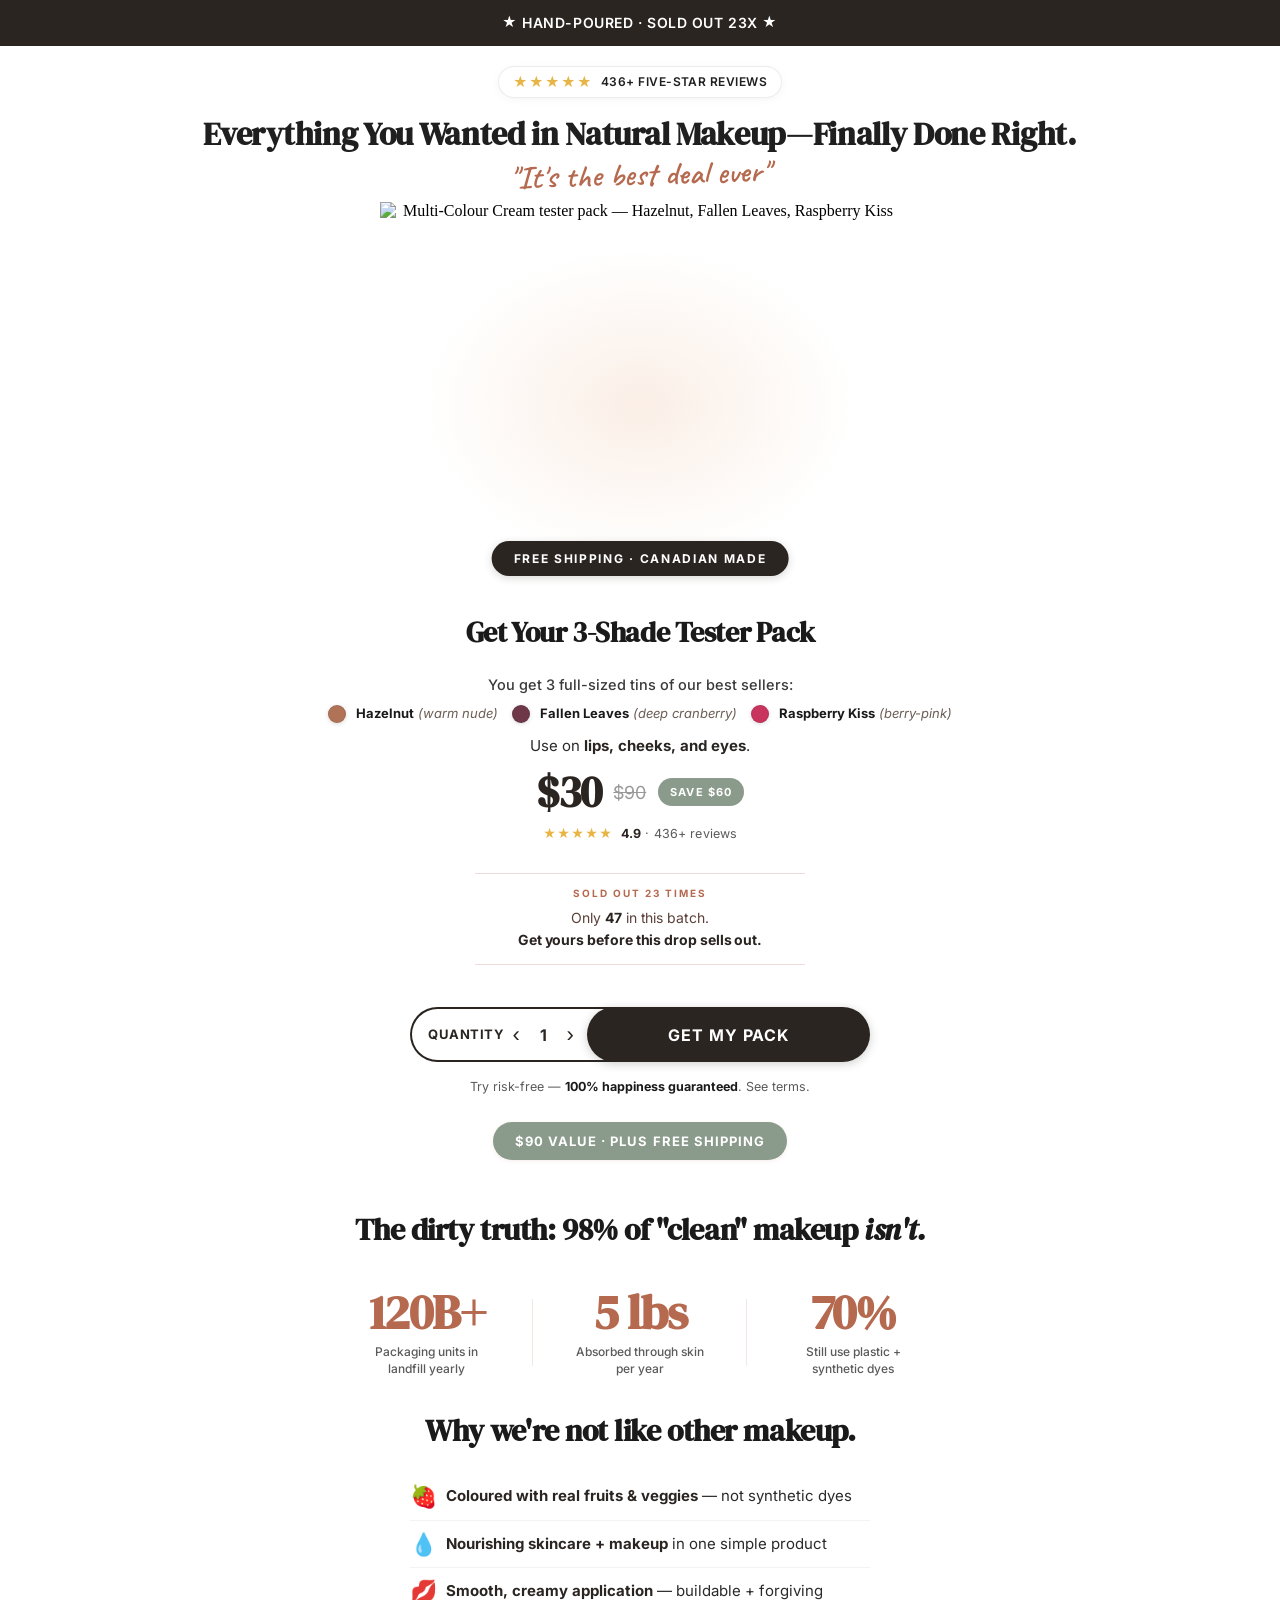
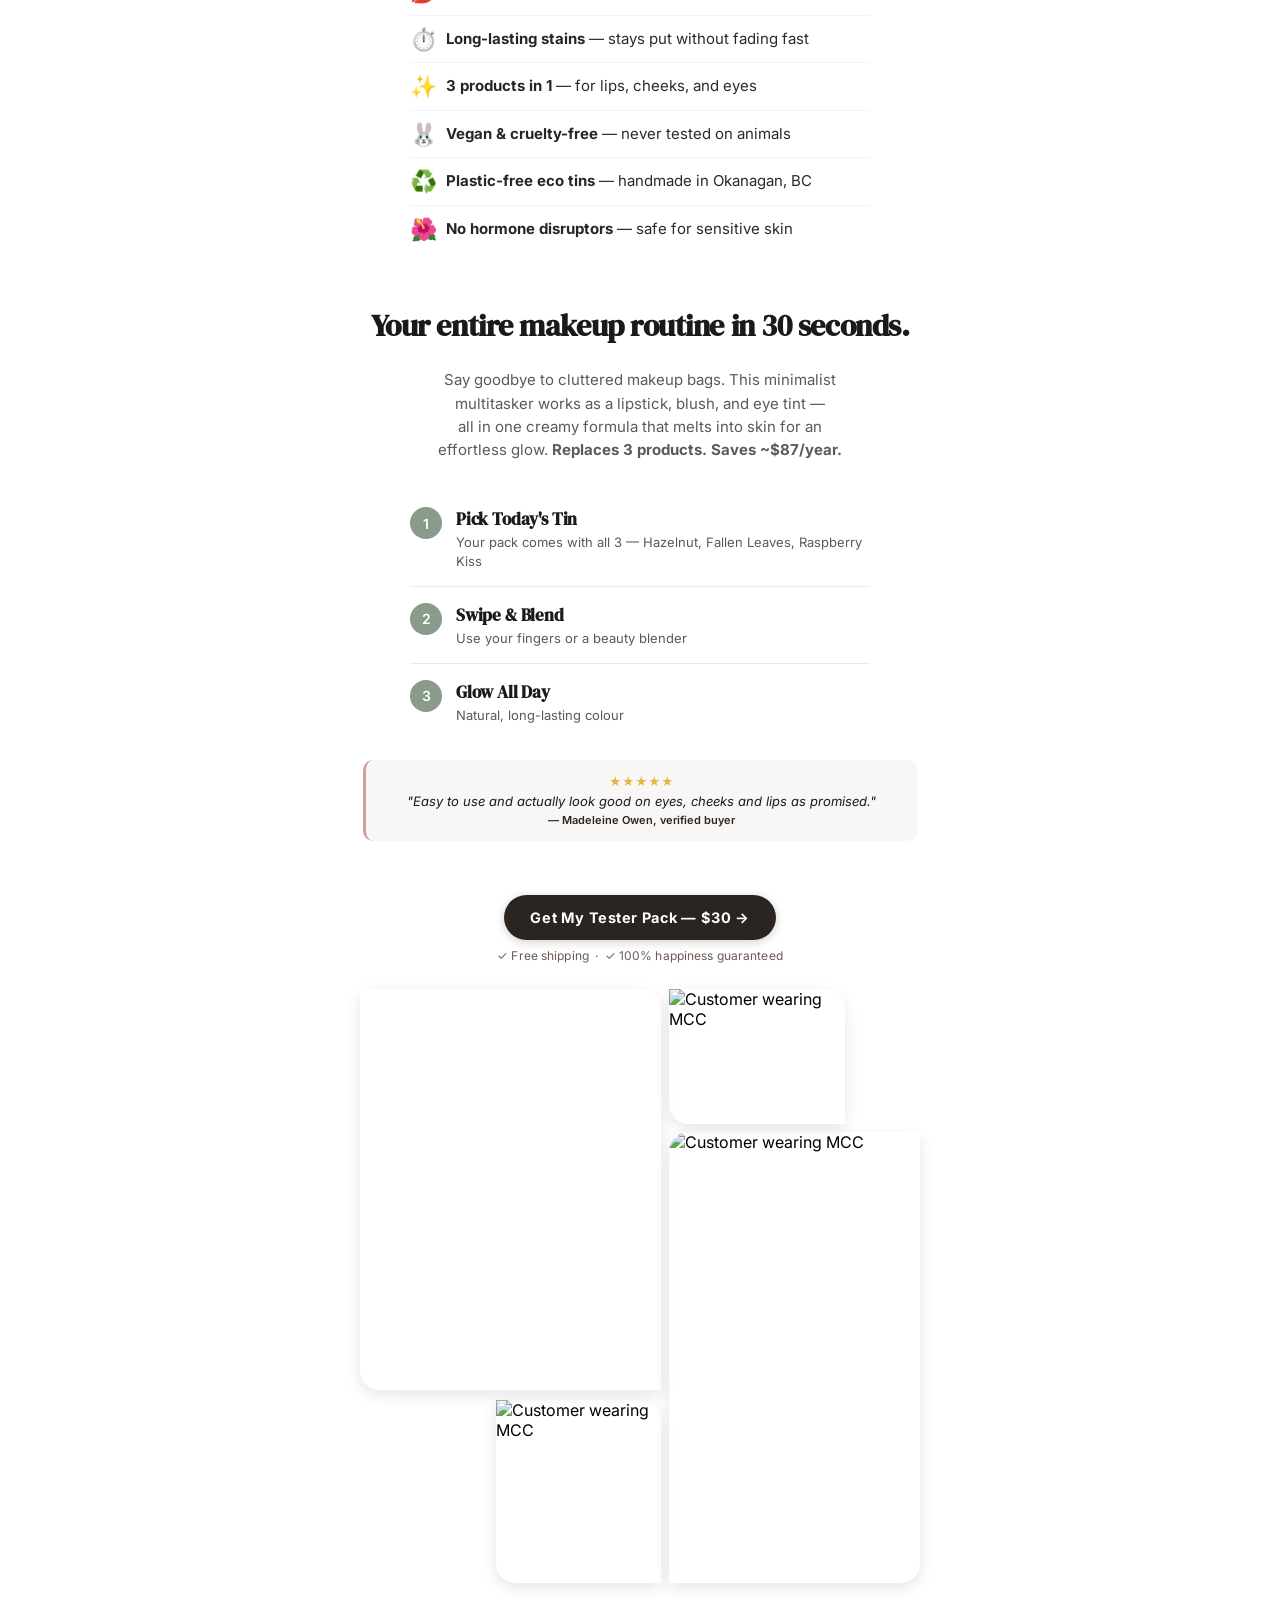
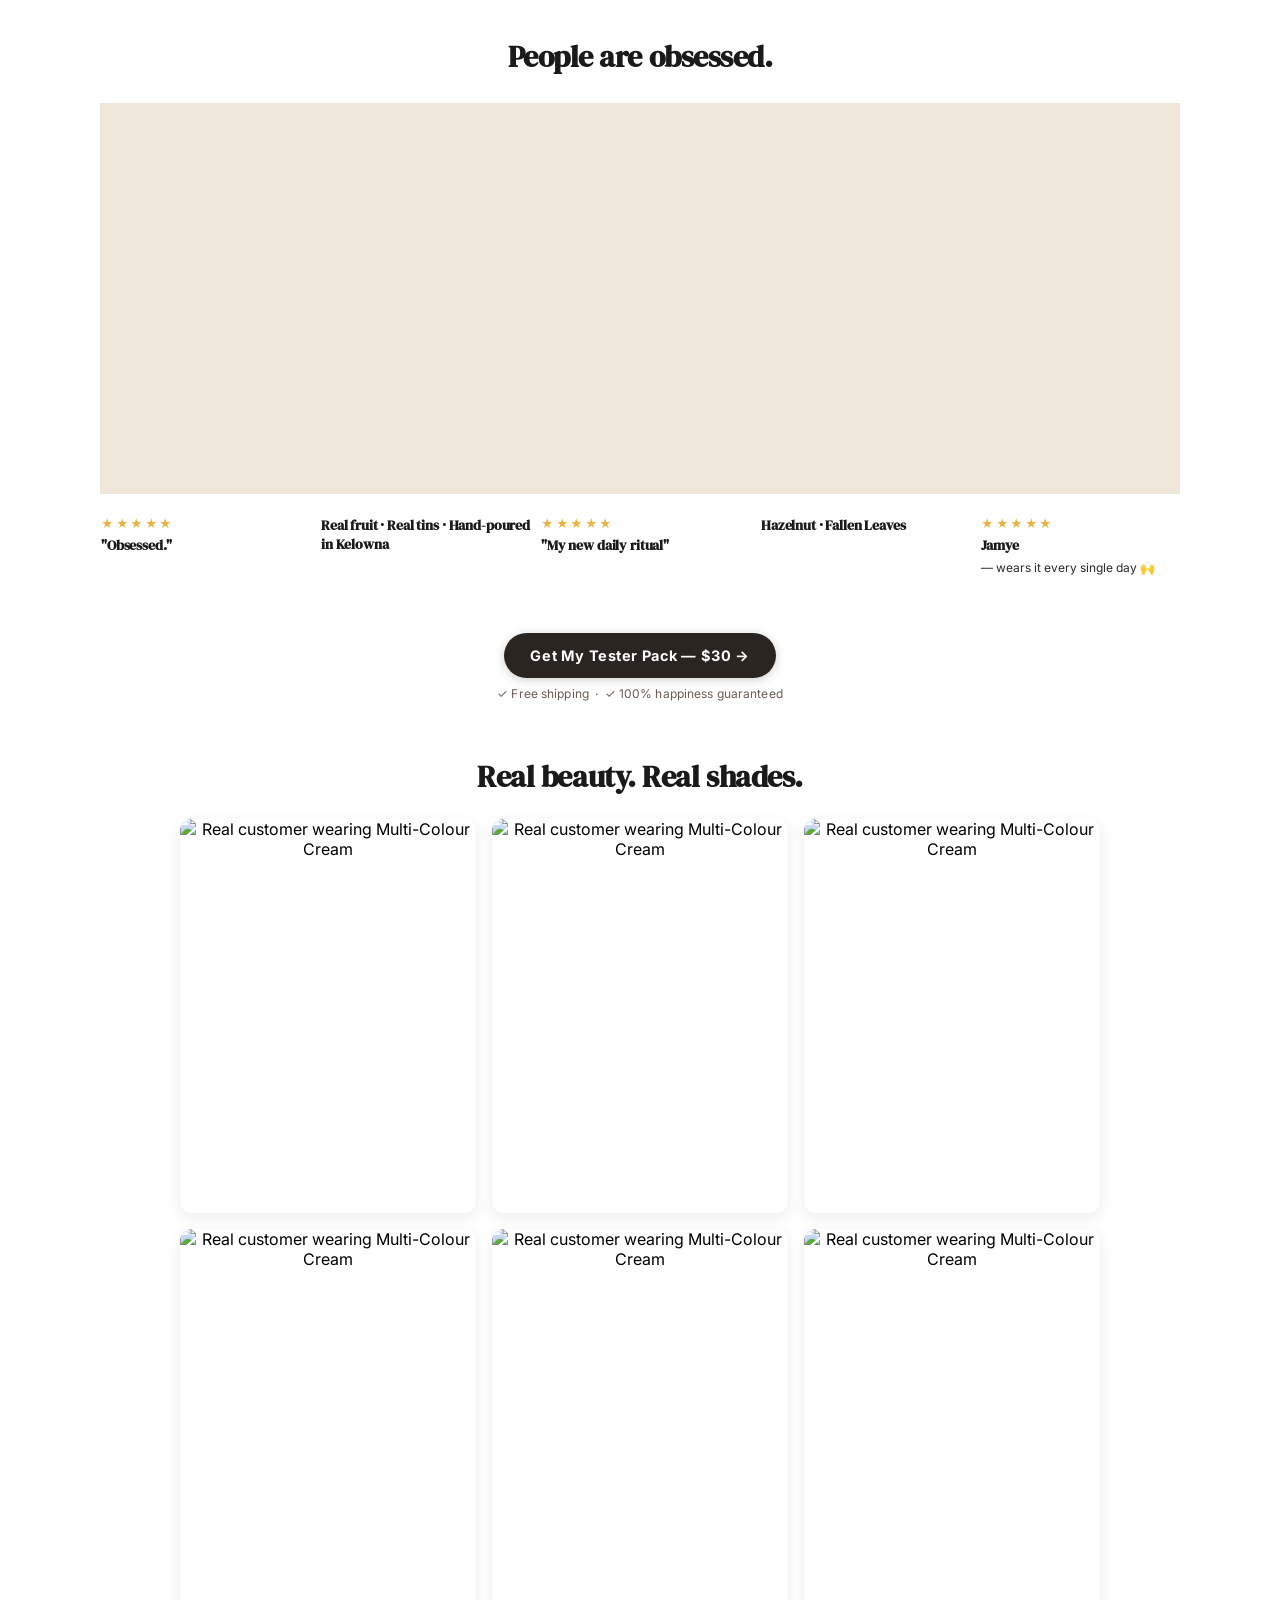
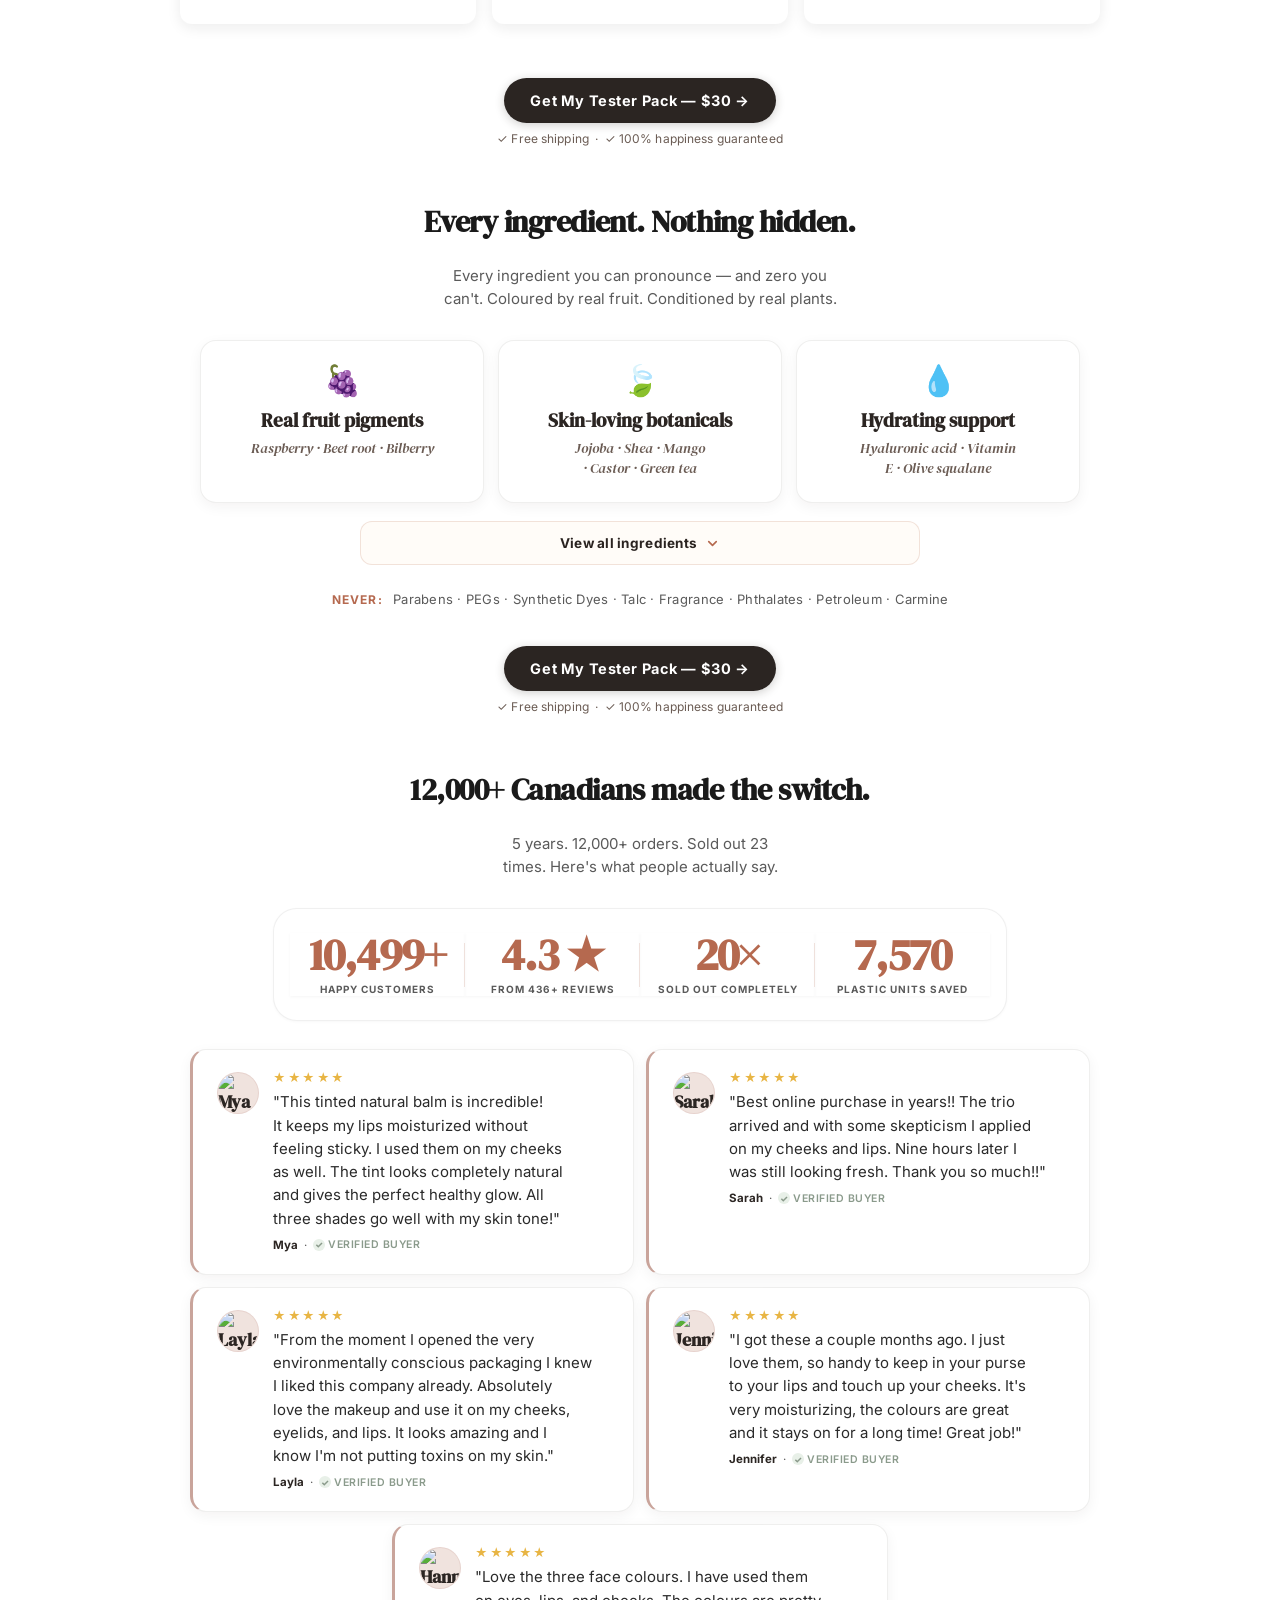
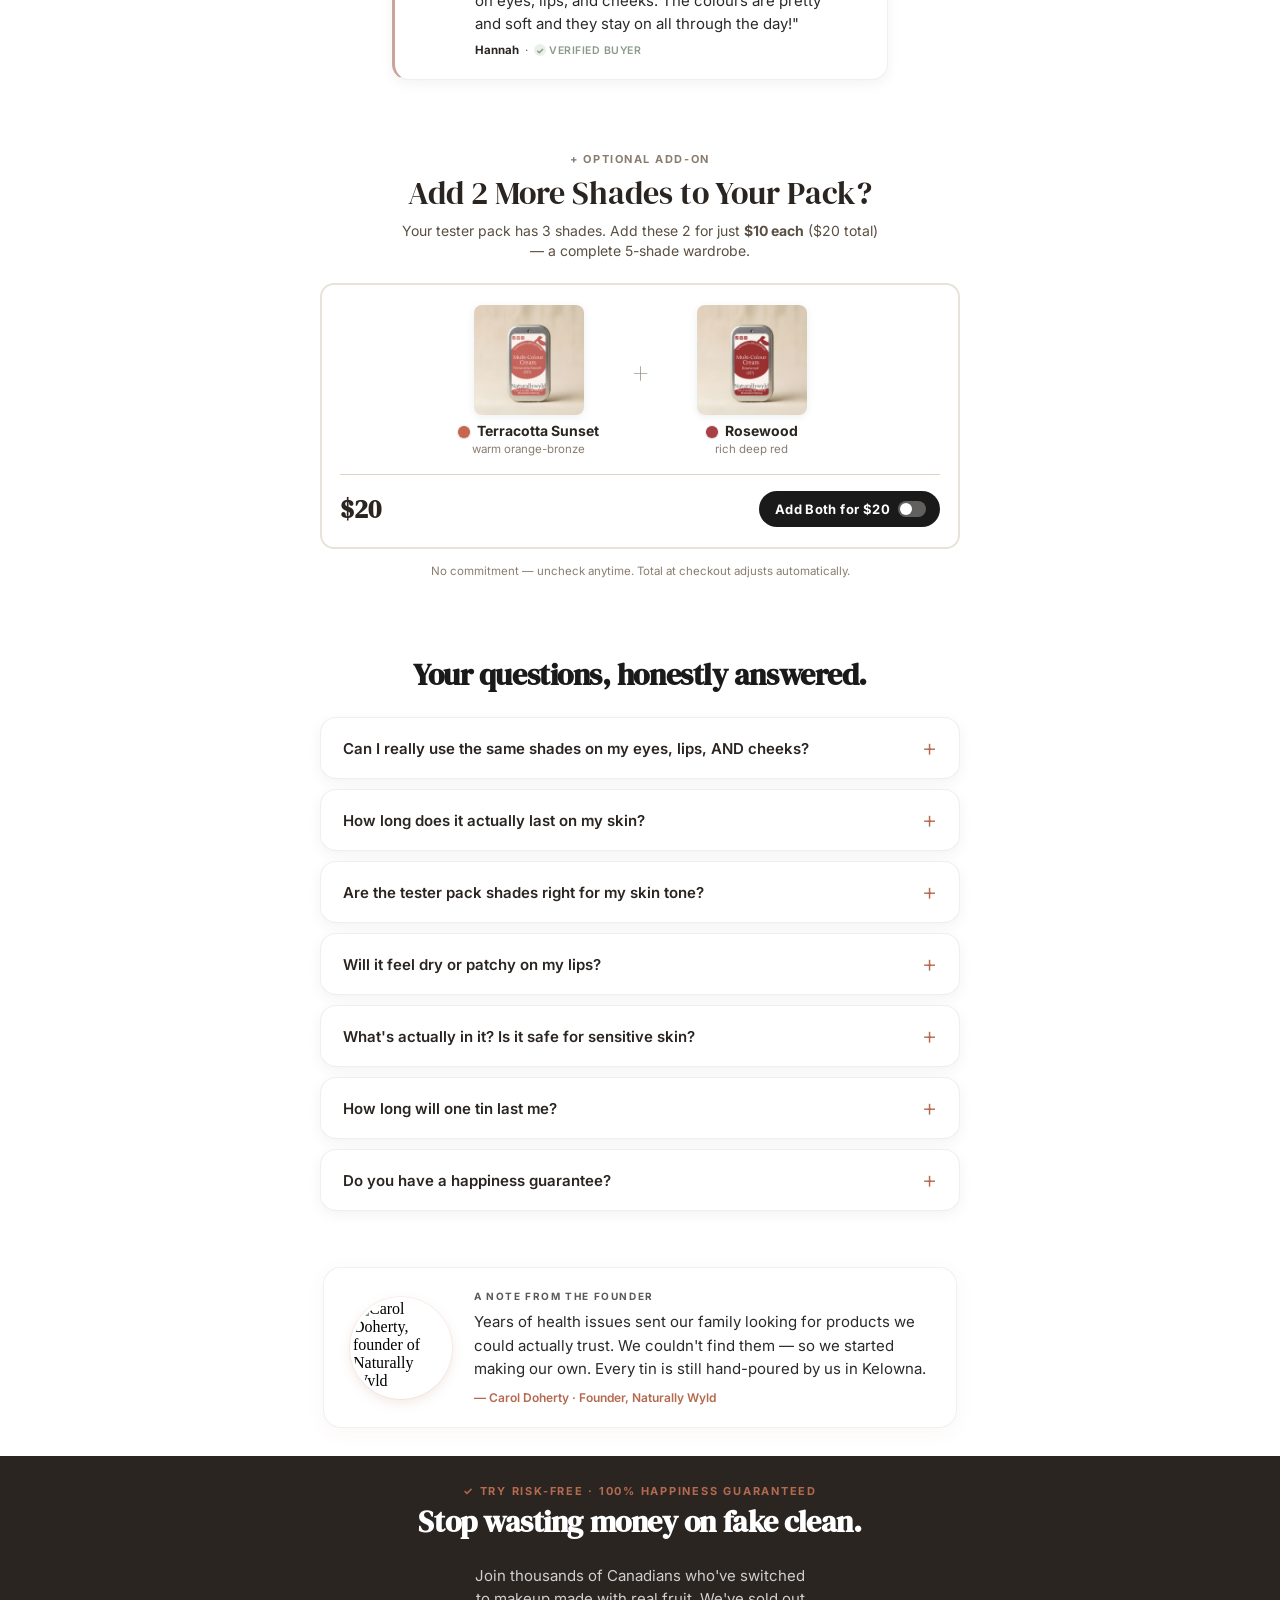
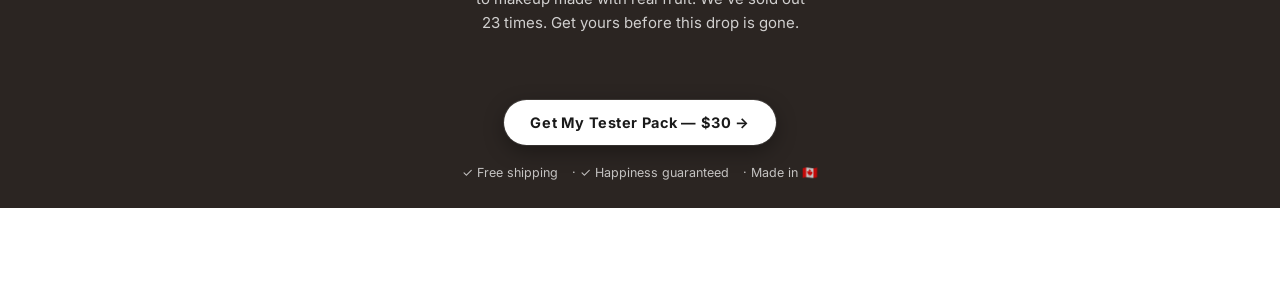
==== commit 994cdc61: "LP6: fix broken add-on images — self-host new rebrand Terracotta Sunset + Rosewood tin photos (Shopi" ====
--- a/index.html
+++ b/index.html
@@ -699,13 +699,13 @@
 
       <div class="lp6-bundle-products">
         <div class="lp6-bundle-product">
-          <img src="https://cdn.shopify.com/s/files/1/0640/4977/4849/files/Colour_Cream_Terracotta_Sunset_natural_makeup.jpg?v=1761240386&width=240&format=webp" alt="Terracotta Sunset Multi-Colour Cream tin" class="lp6-bundle-img" loading="lazy" width="120" height="120">
+          <img src="terracotta-sunset-tin-480.png" alt="Terracotta Sunset Multi-Colour Cream tin" class="lp6-bundle-img" loading="lazy" width="120" height="120">
           <span class="lp6-bundle-shade"><span class="lp6-bundle-dot" style="background:#C8654F;"></span>Terracotta Sunset</span>
           <span class="lp6-bundle-shade-note">warm orange-bronze</span>
         </div>
         <div class="lp6-bundle-plus" aria-hidden="true">+</div>
         <div class="lp6-bundle-product">
-          <img src="https://cdn.shopify.com/s/files/1/0640/4977/4849/files/rosewood-natural-multi-colour-cream-in-metal-tin.jpg?v=1750713033&width=240&format=webp" alt="Rosewood Multi-Colour Cream tin" class="lp6-bundle-img" loading="lazy" width="120" height="120">
+          <img src="rosewood-tin-480.png" alt="Rosewood Multi-Colour Cream tin" class="lp6-bundle-img" loading="lazy" width="120" height="120">
           <span class="lp6-bundle-shade"><span class="lp6-bundle-dot" style="background:#A93E45;"></span>Rosewood</span>
           <span class="lp6-bundle-shade-note">rich deep red</span>
         </div>
